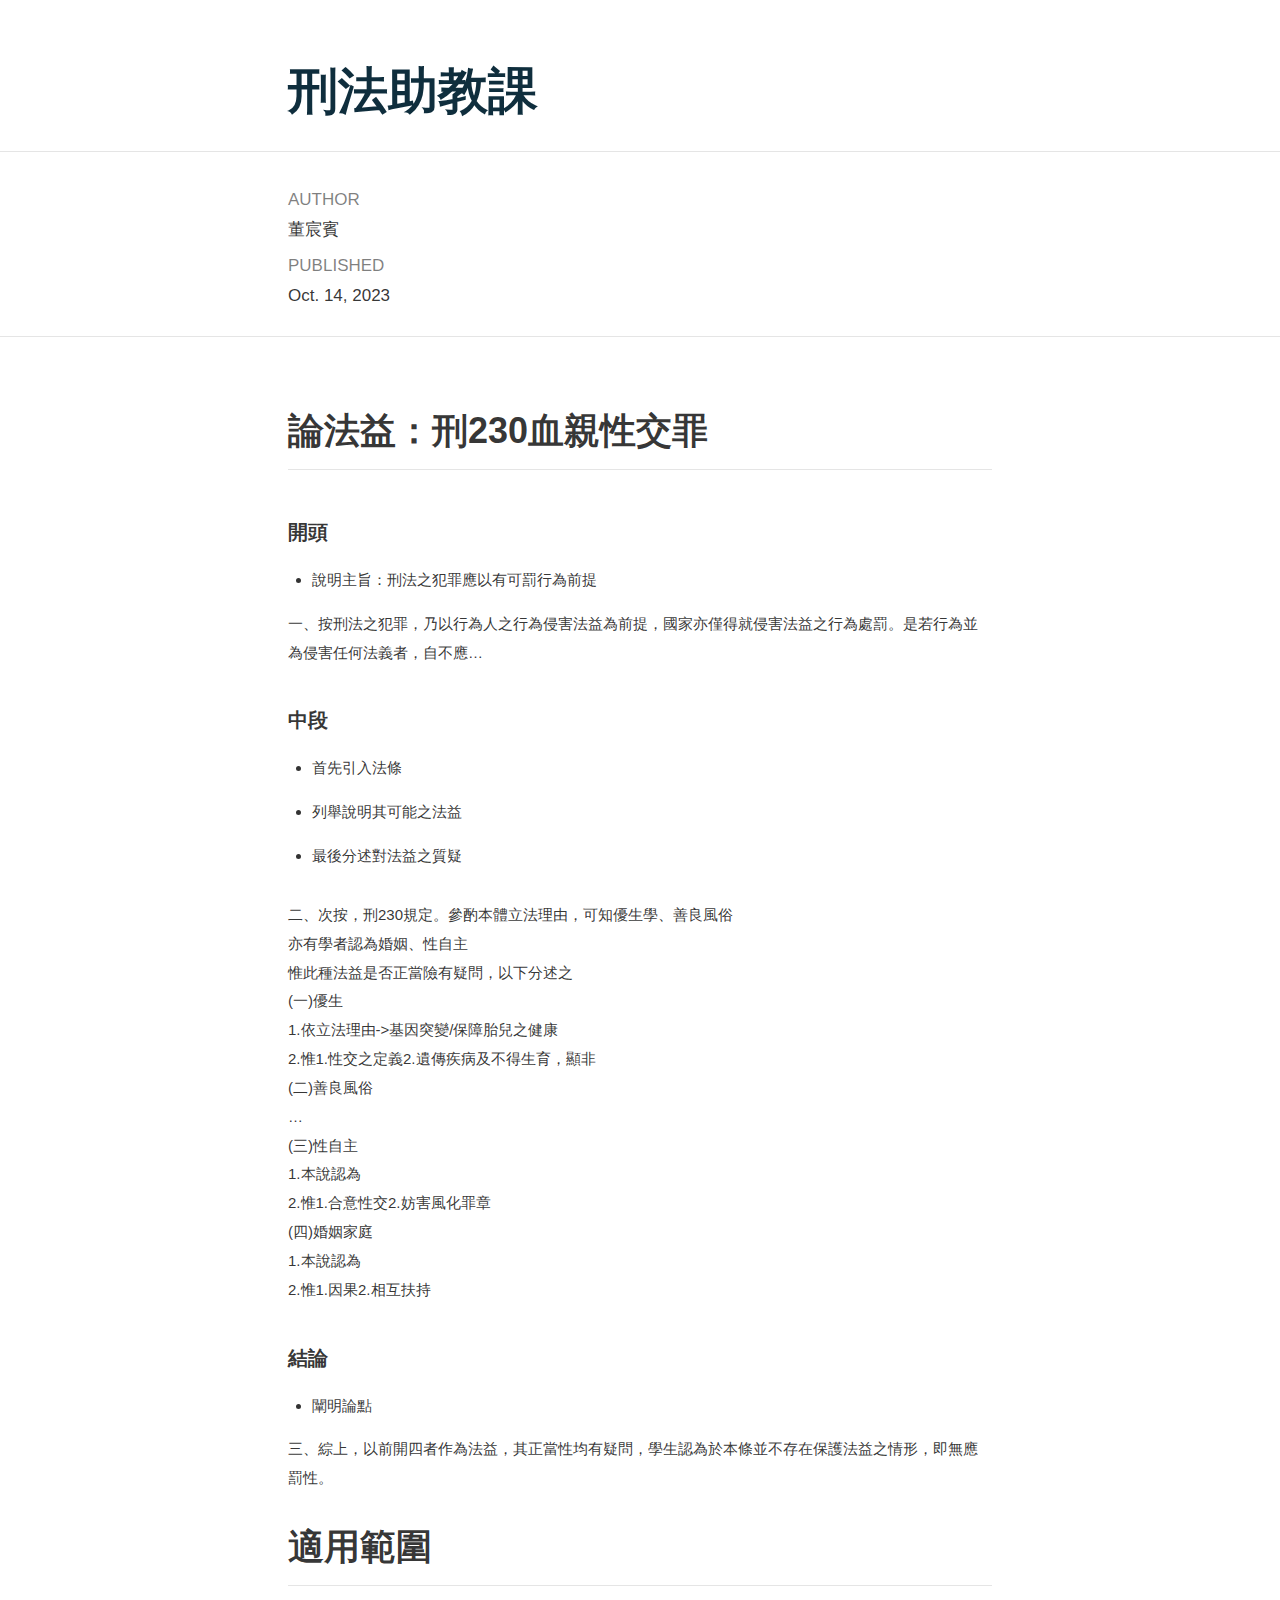
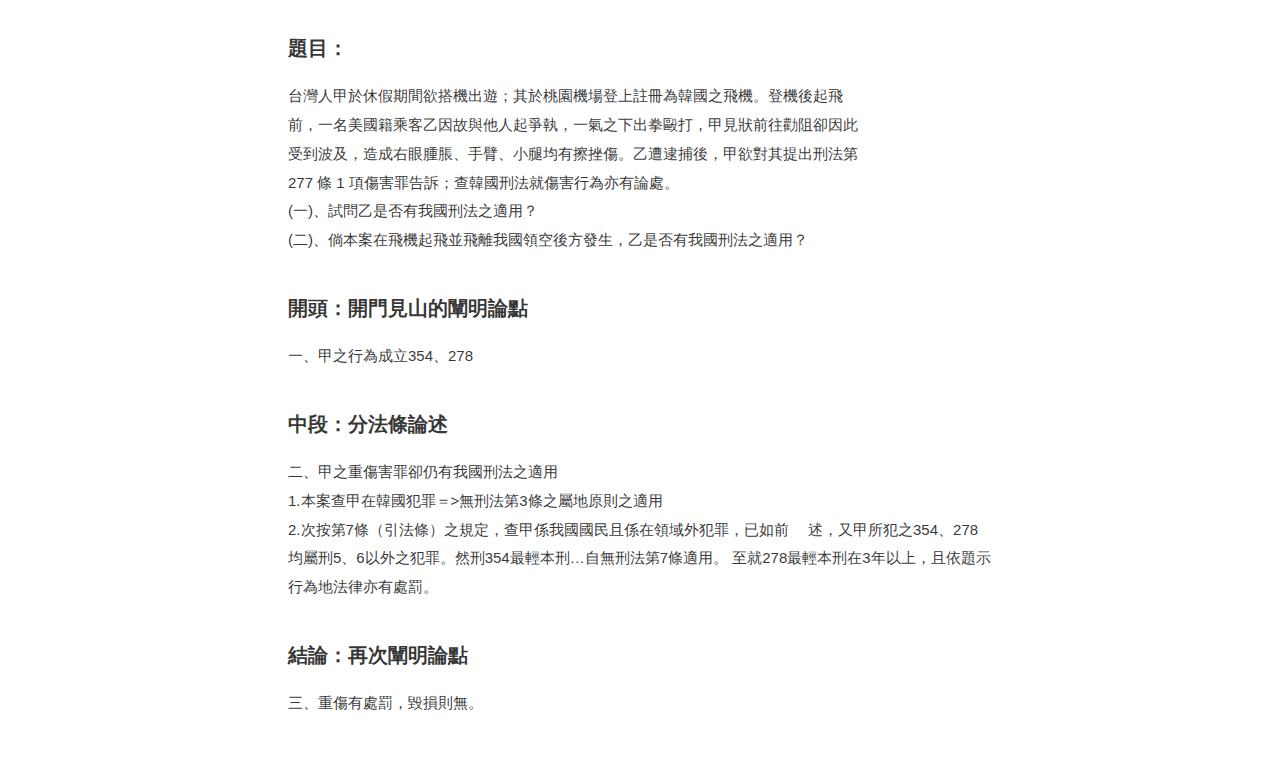
==== 刑法助教課/刑法助教課.html @ 7cb8b25c "10/25" ====
<!DOCTYPE html>

<html xmlns="http://www.w3.org/1999/xhtml" lang xml:lang>

<head>
  <meta charset="utf-8" />
  <meta name="viewport" content="width=device-width, initial-scale=1" />
  <meta http-equiv="X-UA-Compatible" content="IE=Edge,chrome=1" />
  <meta name="generator" content="distill" />

  <style type="text/css">

body {
visibility: hidden;
}
</style>

 <!--radix_placeholder_import_source-->
 <!--/radix_placeholder_import_source-->

<style type="text/css">code{white-space: pre;}</style>
<style type="text/css" data-origin="pandoc">
pre > code.sourceCode { white-space: pre; position: relative; }
pre > code.sourceCode > span { display: inline-block; line-height: 1.25; }
pre > code.sourceCode > span:empty { height: 1.2em; }
.sourceCode { overflow: visible; }
code.sourceCode > span { color: inherit; text-decoration: inherit; }
div.sourceCode { margin: 1em 0; }
pre.sourceCode { margin: 0; }
@media screen {
div.sourceCode { overflow: auto; }
}
@media print {
pre > code.sourceCode { white-space: pre-wrap; }
pre > code.sourceCode > span { text-indent: -5em; padding-left: 5em; }
}
pre.numberSource code
{ counter-reset: source-line 0; }
pre.numberSource code > span
{ position: relative; left: -4em; counter-increment: source-line; }
pre.numberSource code > span > a:first-child::before
{ content: counter(source-line);
position: relative; left: -1em; text-align: right; vertical-align: baseline;
border: none; display: inline-block;
-webkit-touch-callout: none; -webkit-user-select: none;
-khtml-user-select: none; -moz-user-select: none;
-ms-user-select: none; user-select: none;
padding: 0 4px; width: 4em;
color: #aaaaaa;
}
pre.numberSource { margin-left: 3em; border-left: 1px solid #aaaaaa; padding-left: 4px; }
div.sourceCode
{ color: #00769e; background-color: #f1f3f5; }
@media screen {
pre > code.sourceCode > span > a:first-child::before { text-decoration: underline; }
}
code span { color: #00769e; } 
code span.al { color: #ad0000; } 
code span.an { color: #5e5e5e; } 
code span.at { color: #657422; } 
code span.bn { color: #ad0000; } 
code span.bu { } 
code span.cf { color: #00769e; } 
code span.ch { color: #20794d; } 
code span.cn { color: #8f5902; } 
code span.co { color: #5e5e5e; } 
code span.cv { color: #5e5e5e; font-style: italic; } 
code span.do { color: #5e5e5e; font-style: italic; } 
code span.dt { color: #ad0000; } 
code span.dv { color: #ad0000; } 
code span.er { color: #ad0000; } 
code span.ex { } 
code span.fl { color: #ad0000; } 
code span.fu { color: #4758ab; } 
code span.im { } 
code span.in { color: #5e5e5e; } 
code span.kw { color: #00769e; } 
code span.op { color: #5e5e5e; } 
code span.ot { color: #00769e; } 
code span.pp { color: #ad0000; } 
code span.sc { color: #5e5e5e; } 
code span.ss { color: #20794d; } 
code span.st { color: #20794d; } 
code span.va { color: #111111; } 
code span.vs { color: #20794d; } 
code span.wa { color: #5e5e5e; font-style: italic; } 
</style>


  <!--radix_placeholder_meta_tags-->
  <title>刑法助教課</title>



  <!--  https://schema.org/Article -->
  <meta property="article:published" itemprop="datePublished" content="2023-10-15" />
  <meta property="article:created" itemprop="dateCreated" content="2023-10-15" />
  <meta name="article:author" content="董宸賓" />

  <!--  https://developers.facebook.com/docs/sharing/webmasters#markup -->
  <meta property="og:title" content="刑法助教課" />
  <meta property="og:type" content="article" />
  <meta property="og:locale" content="en_US" />

  <!--  https://dev.twitter.com/cards/types/summary -->
  <meta property="twitter:card" content="summary" />
  <meta property="twitter:title" content="刑法助教課" />

  <!--/radix_placeholder_meta_tags-->
  <!--radix_placeholder_rmarkdown_metadata-->

  <script type="text/json" id="radix-rmarkdown-metadata">
  {"type":"list","attributes":{"names":{"type":"character","attributes":{},"value":["title","author","date","description","output","main-color"]}},"value":[{"type":"character","attributes":{},"value":["刑法助教課"]},{"type":"list","attributes":{},"value":[{"type":"list","attributes":{"names":{"type":"character","attributes":{},"value":["name"]}},"value":[{"type":"character","attributes":{},"value":["董宸賓"]}]}]},{"type":"character","attributes":{},"value":["2023-10-15"]},{"type":"NULL"},{"type":"list","attributes":{"names":{"type":"character","attributes":{},"value":["distill::distill_article"]}},"value":[{"type":"list","attributes":{"names":{"type":"character","attributes":{},"value":["toc","theme"]}},"value":[{"type":"logical","attributes":{},"value":[false]},{"type":"character","attributes":{},"value":["css1.css"]}]}]},{"type":"character","attributes":{},"value":["#0F2E3D"]}]}
  </script>
  <!--/radix_placeholder_rmarkdown_metadata-->
  
  <script type="text/json" id="radix-resource-manifest">
  {"type":"list","attributes":{},"value":[]}
  </script>
  <!--radix_placeholder_navigation_in_header-->
  <!--/radix_placeholder_navigation_in_header-->
  <!--radix_placeholder_distill-->

  <style type="text/css">
body {
background-color: white;
}
.pandoc-table {
width: 100%;
}
.pandoc-table>caption {
margin-bottom: 10px;
}
.pandoc-table th:not([align]) {
text-align: left;
}
.pagedtable-footer {
font-size: 15px;
}
d-byline .byline {
grid-template-columns: 2fr 2fr;
}
d-byline .byline h3 {
margin-block-start: 1.5em;
}
d-byline .byline .authors-affiliations h3 {
margin-block-start: 0.5em;
}
.authors-affiliations .orcid-id {
width: 16px;
height:16px;
margin-left: 4px;
margin-right: 4px;
vertical-align: middle;
padding-bottom: 2px;
}
d-title .dt-tags {
margin-top: 1em;
grid-column: text;
}
.dt-tags .dt-tag {
text-decoration: none;
display: inline-block;
color: rgba(0,0,0,0.6);
padding: 0em 0.4em;
margin-right: 0.5em;
margin-bottom: 0.4em;
font-size: 70%;
border: 1px solid rgba(0,0,0,0.2);
border-radius: 3px;
text-transform: uppercase;
font-weight: 500;
}
d-article table.gt_table td,
d-article table.gt_table th {
border-bottom: none;
font-size: 100%;
}
.html-widget {
margin-bottom: 2.0em;
}
.l-screen-inset {
padding-right: 16px;
}
.l-screen .caption {
margin-left: 10px;
}
.shaded {
background: rgb(247, 247, 247);
padding-top: 20px;
padding-bottom: 20px;
border-top: 1px solid rgba(0, 0, 0, 0.1);
border-bottom: 1px solid rgba(0, 0, 0, 0.1);
}
.shaded .html-widget {
margin-bottom: 0;
border: 1px solid rgba(0, 0, 0, 0.1);
}
.shaded .shaded-content {
background: white;
}
.text-output {
margin-top: 0;
line-height: 1.5em;
}
.hidden {
display: none !important;
}
d-article {
padding-top: 2.5rem;
padding-bottom: 30px;
}
d-appendix {
padding-top: 30px;
}
d-article>p>img {
width: 100%;
}
d-article h2 {
margin: 1rem 0 1.5rem 0;
}
d-article h3 {
margin-top: 1.5rem;
}
d-article iframe {
border: 1px solid rgba(0, 0, 0, 0.1);
margin-bottom: 2.0em;
width: 100%;
}

d-article div.sourceCode code,
d-article pre code {
font-family: Consolas, Monaco, 'Andale Mono', 'Ubuntu Mono', monospace;
}
d-article pre,
d-article div.sourceCode,
d-article div.sourceCode pre {
overflow: auto;
}
d-article div.sourceCode {
background-color: white;
}
d-article div.sourceCode pre {
padding-left: 10px;
font-size: 12px;
border-left: 2px solid rgba(0,0,0,0.1);
}
d-article pre {
font-size: 12px;
color: black;
background: none;
margin-top: 0;
text-align: left;
white-space: pre;
word-spacing: normal;
word-break: normal;
word-wrap: normal;
line-height: 1.5;
-moz-tab-size: 4;
-o-tab-size: 4;
tab-size: 4;
-webkit-hyphens: none;
-moz-hyphens: none;
-ms-hyphens: none;
hyphens: none;
}
d-article pre a {
border-bottom: none;
}
d-article pre a:hover {
border-bottom: none;
text-decoration: underline;
}
d-article details {
grid-column: text;
margin-bottom: 0.8em;
}
@media(min-width: 768px) {
d-article pre,
d-article div.sourceCode,
d-article div.sourceCode pre {
overflow: visible !important;
}
d-article div.sourceCode pre {
padding-left: 18px;
font-size: 14px;
}
d-article pre {
font-size: 14px;
}
}
figure img.external {
background: white;
border: 1px solid rgba(0, 0, 0, 0.1);
box-shadow: 0 1px 8px rgba(0, 0, 0, 0.1);
padding: 18px;
box-sizing: border-box;
}

.d-contents {
grid-column: text;
color: rgba(0,0,0,0.8);
font-size: 0.9em;
padding-bottom: 1em;
margin-bottom: 1em;
padding-bottom: 0.5em;
margin-bottom: 1em;
padding-left: 0.25em;
justify-self: start;
}
@media(min-width: 1000px) {
.d-contents.d-contents-float {
height: 0;
grid-column-start: 1;
grid-column-end: 4;
justify-self: center;
padding-right: 3em;
padding-left: 2em;
}
}
.d-contents nav h3 {
font-size: 18px;
margin-top: 0;
margin-bottom: 1em;
}
.d-contents li {
list-style-type: none
}
.d-contents nav > ul {
padding-left: 0;
}
.d-contents ul {
padding-left: 1em
}
.d-contents nav ul li {
margin-top: 0.6em;
margin-bottom: 0.2em;
}
.d-contents nav a {
font-size: 13px;
border-bottom: none;
text-decoration: none
color: rgba(0, 0, 0, 0.8);
}
.d-contents nav a:hover {
text-decoration: underline solid rgba(0, 0, 0, 0.6)
}
.d-contents nav > ul > li > a {
font-weight: 600;
}
.d-contents nav > ul > li > ul {
font-weight: inherit;
}
.d-contents nav > ul > li > ul > li {
margin-top: 0.2em;
}
.d-contents nav ul {
margin-top: 0;
margin-bottom: 0.25em;
}
.d-article-with-toc h2:nth-child(2) {
margin-top: 0;
}

.figure {
position: relative;
margin-bottom: 2.5em;
margin-top: 1.5em;
}
.figure .caption {
color: rgba(0, 0, 0, 0.6);
font-size: 12px;
line-height: 1.5em;
}
.figure img.external {
background: white;
border: 1px solid rgba(0, 0, 0, 0.1);
box-shadow: 0 1px 8px rgba(0, 0, 0, 0.1);
padding: 18px;
box-sizing: border-box;
}
.figure .caption a {
color: rgba(0, 0, 0, 0.6);
}
.figure .caption b,
.figure .caption strong, {
font-weight: 600;
color: rgba(0, 0, 0, 1.0);
}

d-article .citation {
color: inherit;
cursor: inherit;
}
div.hanging-indent{
margin-left: 1em; text-indent: -1em;
}

.tippy-box[data-theme~=light-border] {
background-color: rgba(250, 250, 250, 0.95);
}
.tippy-content > p {
margin-bottom: 0;
padding: 2px;
}

@media(min-width: 1000px) {
.base-grid,
distill-header,
d-title,
d-abstract,
d-article,
d-appendix,
distill-appendix,
d-byline,
d-footnote-list,
d-citation-list,
distill-footer {
grid-template-columns: [screen-start] 1fr [page-start kicker-start] 80px [middle-start] 50px [text-start kicker-end] 65px 65px 65px 65px 65px 65px 65px 65px [text-end gutter-start] 65px [middle-end] 65px [page-end gutter-end] 1fr [screen-end];
grid-column-gap: 16px;
}
.grid {
grid-column-gap: 16px;
}
d-article {
font-size: 1.06rem;
line-height: 1.7em;
}
figure .caption, .figure .caption, figure figcaption {
font-size: 13px;
}
}
@media(min-width: 1180px) {
.base-grid,
distill-header,
d-title,
d-abstract,
d-article,
d-appendix,
distill-appendix,
d-byline,
d-footnote-list,
d-citation-list,
distill-footer {
grid-template-columns: [screen-start] 1fr [page-start kicker-start] 60px [middle-start] 60px [text-start kicker-end] 60px 60px 60px 60px 60px 60px 60px 60px [text-end gutter-start] 60px [middle-end] 60px [page-end gutter-end] 1fr [screen-end];
grid-column-gap: 32px;
}
.grid {
grid-column-gap: 32px;
}
}

d-appendix .citation-appendix,
.d-appendix .citation-appendix {
font-size: 11px;
line-height: 15px;
border-left: 1px solid rgba(0, 0, 0, 0.1);
padding-left: 18px;
border: 1px solid rgba(0,0,0,0.1);
background: rgba(0, 0, 0, 0.02);
padding: 10px 18px;
border-radius: 3px;
color: rgba(150, 150, 150, 1);
overflow: hidden;
margin-top: -12px;
white-space: pre-wrap;
word-wrap: break-word;
}

d-appendix {
contain: layout style;
font-size: 0.8em;
line-height: 1.7em;
margin-top: 60px;
margin-bottom: 0;
border-top: 1px solid rgba(0, 0, 0, 0.1);
color: rgba(0,0,0,0.5);
padding-top: 60px;
padding-bottom: 48px;
}
d-appendix h3 {
grid-column: page-start / text-start;
font-size: 15px;
font-weight: 500;
margin-top: 1em;
margin-bottom: 0;
color: rgba(0,0,0,0.65);
}
d-appendix h3 + * {
margin-top: 1em;
}
d-appendix ol {
padding: 0 0 0 15px;
}
@media (min-width: 768px) {
d-appendix ol {
padding: 0 0 0 30px;
margin-left: -30px;
}
}
d-appendix li {
margin-bottom: 1em;
}
d-appendix a {
color: rgba(0, 0, 0, 0.6);
}
d-appendix > * {
grid-column: text;
}
d-appendix > d-footnote-list,
d-appendix > d-citation-list,
d-appendix > distill-appendix {
grid-column: screen;
}

d-footnote-list {
contain: layout style;
}
d-footnote-list > * {
grid-column: text;
}
d-footnote-list a.footnote-backlink {
color: rgba(0,0,0,0.3);
padding-left: 0.5em;
}

.anchorjs-link {

text-decoration: none;
border-bottom: none;
}
*:hover > .anchorjs-link {
margin-left: -1.125em !important;
text-decoration: none;
border-bottom: none;
}

.social_footer {
margin-top: 30px;
margin-bottom: 0;
color: rgba(0,0,0,0.67);
}
.disqus-comments {
margin-right: 30px;
}
.disqus-comment-count {
border-bottom: 1px solid rgba(0, 0, 0, 0.4);
cursor: pointer;
}
#disqus_thread {
margin-top: 30px;
}
.article-sharing a {
border-bottom: none;
margin-right: 8px;
}
.article-sharing a:hover {
border-bottom: none;
}
.sidebar-section.subscribe {
font-size: 12px;
line-height: 1.6em;
}
.subscribe p {
margin-bottom: 0.5em;
}
.article-footer .subscribe {
font-size: 15px;
margin-top: 45px;
}
.sidebar-section.custom {
font-size: 12px;
line-height: 1.6em;
}
.custom p {
margin-bottom: 0.5em;
}

.layout-listing d-title, .layout-listing .d-title {
display: none;
}

.posts-with-sidebar {
padding-left: 45px;
padding-right: 45px;
}
.posts-list .description h2,
.posts-list .description p {
font-family: -apple-system, BlinkMacSystemFont, "Segoe UI", Roboto, Oxygen, Ubuntu, Cantarell, "Fira Sans", "Droid Sans", "Helvetica Neue", Arial, sans-serif;
}
.posts-list .description h2 {
font-weight: 700;
border-bottom: none;
padding-bottom: 0;
}
.posts-list h2.post-tag {
border-bottom: 1px solid rgba(0, 0, 0, 0.2);
padding-bottom: 12px;
}
.posts-list {
margin-top: 60px;
margin-bottom: 24px;
}
.posts-list .post-preview {
text-decoration: none;
overflow: hidden;
display: block;
border-bottom: 1px solid rgba(0, 0, 0, 0.1);
padding: 24px 0;
}
.post-preview-last {
border-bottom: none !important;
}
.posts-list .posts-list-caption {
grid-column: screen;
font-weight: 400;
}
.posts-list .post-preview h2 {
margin: 0 0 6px 0;
line-height: 1.2em;
font-style: normal;
font-size: 24px;
}
.posts-list .post-preview p {
margin: 0 0 12px 0;
line-height: 1.4em;
font-size: 16px;
}
.posts-list .post-preview .thumbnail {
box-sizing: border-box;
margin-bottom: 24px;
position: relative;
max-width: 500px;
}
.posts-list .post-preview img {
width: 100%;
display: block;
}
.posts-list .metadata {
font-size: 12px;
line-height: 1.4em;
margin-bottom: 18px;
}
.posts-list .metadata > * {
display: inline-block;
}
.posts-list .metadata .publishedDate {
margin-right: 2em;
}
.posts-list .metadata .dt-authors {
display: block;
margin-top: 0.3em;
margin-right: 2em;
}
.posts-list .dt-tags {
display: block;
line-height: 1em;
}
.posts-list .dt-tags .dt-tag {
display: inline-block;
color: rgba(0,0,0,0.6);
padding: 0.3em 0.4em;
margin-right: 0.2em;
margin-bottom: 0.4em;
font-size: 60%;
border: 1px solid rgba(0,0,0,0.2);
border-radius: 3px;
text-transform: uppercase;
font-weight: 500;
}
.posts-list img {
opacity: 1;
}
.posts-list img[data-src] {
opacity: 0;
}
.posts-more {
clear: both;
}
.posts-sidebar {
font-size: 16px;
}
.posts-sidebar h3 {
font-size: 16px;
margin-top: 0;
margin-bottom: 0.5em;
font-weight: 400;
text-transform: uppercase;
}
.sidebar-section {
margin-bottom: 30px;
}
.categories ul {
list-style-type: none;
margin: 0;
padding: 0;
}
.categories li {
color: rgba(0, 0, 0, 0.8);
margin-bottom: 0;
}
.categories li>a {
border-bottom: none;
}
.categories li>a:hover {
border-bottom: 1px solid rgba(0, 0, 0, 0.4);
}
.categories .active {
font-weight: 600;
}
.categories .category-count {
color: rgba(0, 0, 0, 0.4);
}
@media(min-width: 768px) {
.posts-list .post-preview h2 {
font-size: 26px;
}
.posts-list .post-preview .thumbnail {
float: right;
width: 30%;
margin-bottom: 0;
}
.posts-list .post-preview .description {
float: left;
width: 45%;
}
.posts-list .post-preview .metadata {
float: left;
width: 20%;
margin-top: 8px;
}
.posts-list .post-preview p {
margin: 0 0 12px 0;
line-height: 1.5em;
font-size: 16px;
}
.posts-with-sidebar .posts-list {
float: left;
width: 75%;
}
.posts-with-sidebar .posts-sidebar {
float: right;
width: 20%;
margin-top: 60px;
padding-top: 24px;
padding-bottom: 24px;
}
}

.downlevel {
line-height: 1.6em;
font-family: -apple-system, BlinkMacSystemFont, "Segoe UI", Roboto, Oxygen, Ubuntu, Cantarell, "Fira Sans", "Droid Sans", "Helvetica Neue", Arial, sans-serif;
margin: 0;
}
.downlevel .d-title {
padding-top: 6rem;
padding-bottom: 1.5rem;
}
.downlevel .d-title h1 {
font-size: 50px;
font-weight: 700;
line-height: 1.1em;
margin: 0 0 0.5rem;
}
.downlevel .d-title p {
font-weight: 300;
font-size: 1.2rem;
line-height: 1.55em;
margin-top: 0;
}
.downlevel .d-byline {
padding-top: 0.8em;
padding-bottom: 0.8em;
font-size: 0.8rem;
line-height: 1.8em;
}
.downlevel .section-separator {
border: none;
border-top: 1px solid rgba(0, 0, 0, 0.1);
}
.downlevel .d-article {
font-size: 1.06rem;
line-height: 1.7em;
padding-top: 1rem;
padding-bottom: 2rem;
}
.downlevel .d-appendix {
padding-left: 0;
padding-right: 0;
max-width: none;
font-size: 0.8em;
line-height: 1.7em;
margin-bottom: 0;
color: rgba(0,0,0,0.5);
padding-top: 40px;
padding-bottom: 48px;
}
.downlevel .footnotes ol {
padding-left: 13px;
}
.downlevel .base-grid,
.downlevel .distill-header,
.downlevel .d-title,
.downlevel .d-abstract,
.downlevel .d-article,
.downlevel .d-appendix,
.downlevel .distill-appendix,
.downlevel .d-byline,
.downlevel .d-footnote-list,
.downlevel .d-citation-list,
.downlevel .distill-footer,
.downlevel .appendix-bottom,
.downlevel .posts-container {
padding-left: 40px;
padding-right: 40px;
}
@media(min-width: 768px) {
.downlevel .base-grid,
.downlevel .distill-header,
.downlevel .d-title,
.downlevel .d-abstract,
.downlevel .d-article,
.downlevel .d-appendix,
.downlevel .distill-appendix,
.downlevel .d-byline,
.downlevel .d-footnote-list,
.downlevel .d-citation-list,
.downlevel .distill-footer,
.downlevel .appendix-bottom,
.downlevel .posts-container {
padding-left: 150px;
padding-right: 150px;
max-width: 900px;
}
}
.downlevel pre code {
display: block;
border-left: 2px solid rgba(0, 0, 0, .1);
padding: 0 0 0 20px;
font-size: 14px;
}
.downlevel code, .downlevel pre {
color: black;
background: none;
font-family: Consolas, Monaco, 'Andale Mono', 'Ubuntu Mono', monospace;
text-align: left;
white-space: pre;
word-spacing: normal;
word-break: normal;
word-wrap: normal;
line-height: 1.5;
-moz-tab-size: 4;
-o-tab-size: 4;
tab-size: 4;
-webkit-hyphens: none;
-moz-hyphens: none;
-ms-hyphens: none;
hyphens: none;
}
.downlevel .posts-list .post-preview {
color: inherit;
}
</style>

  <script type="application/javascript">

  function is_downlevel_browser() {
    if (bowser.isUnsupportedBrowser({ msie: "12", msedge: "16"},
                                   window.navigator.userAgent)) {
      return true;
    } else {
      return window.load_distill_framework === undefined;
    }
  }

  // show body when load is complete
  function on_load_complete() {

    // add anchors
    if (window.anchors) {
      window.anchors.options.placement = 'left';
      window.anchors.add('d-article > h2, d-article > h3, d-article > h4, d-article > h5');
    }


    // set body to visible
    document.body.style.visibility = 'visible';

    // force redraw for leaflet widgets
    if (window.HTMLWidgets) {
      var maps = window.HTMLWidgets.findAll(".leaflet");
      $.each(maps, function(i, el) {
        var map = this.getMap();
        map.invalidateSize();
        map.eachLayer(function(layer) {
          if (layer instanceof L.TileLayer)
            layer.redraw();
        });
      });
    }

    // trigger 'shown' so htmlwidgets resize
    $('d-article').trigger('shown');
  }

  function init_distill() {

    init_common();

    // create front matter
    var front_matter = $('<d-front-matter></d-front-matter>');
    $('#distill-front-matter').wrap(front_matter);

    // create d-title
    $('.d-title').changeElementType('d-title');

    // create d-byline
    var byline = $('<d-byline></d-byline>');
    $('.d-byline').replaceWith(byline);

    // create d-article
    var article = $('<d-article></d-article>');
    $('.d-article').wrap(article).children().unwrap();

    // move posts container into article
    $('.posts-container').appendTo($('d-article'));

    // create d-appendix
    $('.d-appendix').changeElementType('d-appendix');

    // flag indicating that we have appendix items
    var appendix = $('.appendix-bottom').children('h3').length > 0;

    // replace footnotes with <d-footnote>
    $('.footnote-ref').each(function(i, val) {
      appendix = true;
      var href = $(this).attr('href');
      var id = href.replace('#', '');
      var fn = $('#' + id);
      var fn_p = $('#' + id + '>p');
      fn_p.find('.footnote-back').remove();
      var text = fn_p.html();
      var dtfn = $('<d-footnote></d-footnote>');
      dtfn.html(text);
      $(this).replaceWith(dtfn);
    });
    // remove footnotes
    $('.footnotes').remove();

    // move refs into #references-listing
    $('#references-listing').replaceWith($('#refs'));

    $('h1.appendix, h2.appendix').each(function(i, val) {
      $(this).changeElementType('h3');
    });
    $('h3.appendix').each(function(i, val) {
      var id = $(this).attr('id');
      $('.d-contents a[href="#' + id + '"]').parent().remove();
      appendix = true;
      $(this).nextUntil($('h1, h2, h3')).addBack().appendTo($('d-appendix'));
    });

    // show d-appendix if we have appendix content
    $("d-appendix").css('display', appendix ? 'grid' : 'none');

    // localize layout chunks to just output
    $('.layout-chunk').each(function(i, val) {

      // capture layout
      var layout = $(this).attr('data-layout');

      // apply layout to markdown level block elements
      var elements = $(this).children().not('details, div.sourceCode, pre, script');
      elements.each(function(i, el) {
        var layout_div = $('<div class="' + layout + '"></div>');
        if (layout_div.hasClass('shaded')) {
          var shaded_content = $('<div class="shaded-content"></div>');
          $(this).wrap(shaded_content);
          $(this).parent().wrap(layout_div);
        } else {
          $(this).wrap(layout_div);
        }
      });


      // unwrap the layout-chunk div
      $(this).children().unwrap();
    });

    // remove code block used to force  highlighting css
    $('.distill-force-highlighting-css').parent().remove();

    // remove empty line numbers inserted by pandoc when using a
    // custom syntax highlighting theme
    $('code.sourceCode a:empty').remove();

    // load distill framework
    load_distill_framework();

    // wait for window.distillRunlevel == 4 to do post processing
    function distill_post_process() {

      if (!window.distillRunlevel || window.distillRunlevel < 4)
        return;

      // hide author/affiliations entirely if we have no authors
      var front_matter = JSON.parse($("#distill-front-matter").html());
      var have_authors = front_matter.authors && front_matter.authors.length > 0;
      if (!have_authors)
        $('d-byline').addClass('hidden');

      // article with toc class
      $('.d-contents').parent().addClass('d-article-with-toc');

      // strip links that point to #
      $('.authors-affiliations').find('a[href="#"]').removeAttr('href');

      // add orcid ids
      $('.authors-affiliations').find('.author').each(function(i, el) {
        var orcid_id = front_matter.authors[i].orcidID;
        if (orcid_id) {
          var a = $('<a></a>');
          a.attr('href', 'https://orcid.org/' + orcid_id);
          var img = $('<img></img>');
          img.addClass('orcid-id');
          img.attr('alt', 'ORCID ID');
          img.attr('src','[data-uri]');
          a.append(img);
          $(this).append(a);
        }
      });

      // hide elements of author/affiliations grid that have no value
      function hide_byline_column(caption) {
        $('d-byline').find('h3:contains("' + caption + '")').parent().css('visibility', 'hidden');
      }

      // affiliations
      var have_affiliations = false;
      for (var i = 0; i<front_matter.authors.length; ++i) {
        var author = front_matter.authors[i];
        if (author.affiliation !== "&nbsp;") {
          have_affiliations = true;
          break;
        }
      }
      if (!have_affiliations)
        $('d-byline').find('h3:contains("Affiliations")').css('visibility', 'hidden');

      // published date
      if (!front_matter.publishedDate)
        hide_byline_column("Published");

      // document object identifier
      var doi = $('d-byline').find('h3:contains("DOI")');
      var doi_p = doi.next().empty();
      if (!front_matter.doi) {
        // if we have a citation and valid citationText then link to that
        if ($('#citation').length > 0 && front_matter.citationText) {
          doi.html('Citation');
          $('<a href="#citation"></a>')
            .text(front_matter.citationText)
            .appendTo(doi_p);
        } else {
          hide_byline_column("DOI");
        }
      } else {
        $('<a></a>')
           .attr('href', "https://doi.org/" + front_matter.doi)
           .html(front_matter.doi)
           .appendTo(doi_p);
      }

       // change plural form of authors/affiliations
      if (front_matter.authors.length === 1) {
        var grid = $('.authors-affiliations');
        grid.children('h3:contains("Authors")').text('Author');
        grid.children('h3:contains("Affiliations")').text('Affiliation');
      }

      // remove d-appendix and d-footnote-list local styles
      $('d-appendix > style:first-child').remove();
      $('d-footnote-list > style:first-child').remove();

      // move appendix-bottom entries to the bottom
      $('.appendix-bottom').appendTo('d-appendix').children().unwrap();
      $('.appendix-bottom').remove();

      // hoverable references
      $('span.citation[data-cites]').each(function() {
        const citeChild = $(this).children()[0]
        // Do not process if @xyz has been used without escaping and without bibliography activated
        // https://github.com/rstudio/distill/issues/466
        if (citeChild === undefined) return true

        if (citeChild.nodeName == "D-FOOTNOTE") {
          var fn = citeChild
          $(this).html(fn.shadowRoot.querySelector("sup"))
          $(this).id = fn.id
          fn.remove()
        }
        var refs = $(this).attr('data-cites').split(" ");
        var refHtml = refs.map(function(ref) {
          // Could use CSS.escape too here, we insure backward compatibility in navigator
          return "<p>" + $('div[id="ref-' + ref + '"]').html() + "</p>";
        }).join("\n");
        window.tippy(this, {
          allowHTML: true,
          content: refHtml,
          maxWidth: 500,
          interactive: true,
          interactiveBorder: 10,
          theme: 'light-border',
          placement: 'bottom-start'
        });
      });

      // fix footnotes in tables (#411)
      // replacing broken distill.pub feature
      $('table d-footnote').each(function() {
        // we replace internal showAtNode methode which is triggered when hovering a footnote
        this.hoverBox.showAtNode = function(node) {
          // ported from https://github.com/distillpub/template/pull/105/files
          calcOffset = function(elem) {
              let x = elem.offsetLeft;
              let y = elem.offsetTop;
              // Traverse upwards until an `absolute` element is found or `elem`
              // becomes null.
              while (elem = elem.offsetParent && elem.style.position != 'absolute') {
                  x += elem.offsetLeft;
                  y += elem.offsetTop;
              }

              return { left: x, top: y };
          }
          // https://developer.mozilla.org/en-US/docs/Web/API/HTMLElement/offsetTop
          const bbox = node.getBoundingClientRect();
          const offset = calcOffset(node);
          this.show([offset.left + bbox.width, offset.top + bbox.height]);
        }
      })

      // clear polling timer
      clearInterval(tid);

      // show body now that everything is ready
      on_load_complete();
    }

    var tid = setInterval(distill_post_process, 50);
    distill_post_process();

  }

  function init_downlevel() {

    init_common();

     // insert hr after d-title
    $('.d-title').after($('<hr class="section-separator"/>'));

    // check if we have authors
    var front_matter = JSON.parse($("#distill-front-matter").html());
    var have_authors = front_matter.authors && front_matter.authors.length > 0;

    // manage byline/border
    if (!have_authors)
      $('.d-byline').remove();
    $('.d-byline').after($('<hr class="section-separator"/>'));
    $('.d-byline a').remove();

    // remove toc
    $('.d-contents').remove();

    // move appendix elements
    $('h1.appendix, h2.appendix').each(function(i, val) {
      $(this).changeElementType('h3');
    });
    $('h3.appendix').each(function(i, val) {
      $(this).nextUntil($('h1, h2, h3')).addBack().appendTo($('.d-appendix'));
    });


    // inject headers into references and footnotes
    var refs_header = $('<h3></h3>');
    refs_header.text('References');
    $('#refs').prepend(refs_header);

    var footnotes_header = $('<h3></h3');
    footnotes_header.text('Footnotes');
    $('.footnotes').children('hr').first().replaceWith(footnotes_header);

    // move appendix-bottom entries to the bottom
    $('.appendix-bottom').appendTo('.d-appendix').children().unwrap();
    $('.appendix-bottom').remove();

    // remove appendix if it's empty
    if ($('.d-appendix').children().length === 0)
      $('.d-appendix').remove();

    // prepend separator above appendix
    $('.d-appendix').before($('<hr class="section-separator" style="clear: both"/>'));

    // trim code
    $('pre>code').each(function(i, val) {
      $(this).html($.trim($(this).html()));
    });

    // move posts-container right before article
    $('.posts-container').insertBefore($('.d-article'));

    $('body').addClass('downlevel');

    on_load_complete();
  }


  function init_common() {

    // jquery plugin to change element types
    (function($) {
      $.fn.changeElementType = function(newType) {
        var attrs = {};

        $.each(this[0].attributes, function(idx, attr) {
          attrs[attr.nodeName] = attr.nodeValue;
        });

        this.replaceWith(function() {
          return $("<" + newType + "/>", attrs).append($(this).contents());
        });
      };
    })(jQuery);

    // prevent underline for linked images
    $('a > img').parent().css({'border-bottom' : 'none'});

    // mark non-body figures created by knitr chunks as 100% width
    $('.layout-chunk').each(function(i, val) {
      var figures = $(this).find('img, .html-widget');
      // ignore leaflet img layers (#106)
      figures = figures.filter(':not(img[class*="leaflet"])')
      if ($(this).attr('data-layout') !== "l-body") {
        figures.css('width', '100%');
      } else {
        figures.css('max-width', '100%');
        figures.filter("[width]").each(function(i, val) {
          var fig = $(this);
          fig.css('width', fig.attr('width') + 'px');
        });

      }
    });

    // auto-append index.html to post-preview links in file: protocol
    // and in rstudio ide preview
    $('.post-preview').each(function(i, val) {
      if (window.location.protocol === "file:")
        $(this).attr('href', $(this).attr('href') + "index.html");
    });

    // get rid of index.html references in header
    if (window.location.protocol !== "file:") {
      $('.distill-site-header a[href]').each(function(i,val) {
        $(this).attr('href', $(this).attr('href').replace(/^index[.]html/, "./"));
      });
    }

    // add class to pandoc style tables
    $('tr.header').parent('thead').parent('table').addClass('pandoc-table');
    $('.kable-table').children('table').addClass('pandoc-table');

    // add figcaption style to table captions
    $('caption').parent('table').addClass("figcaption");

    // initialize posts list
    if (window.init_posts_list)
      window.init_posts_list();

    // implmement disqus comment link
    $('.disqus-comment-count').click(function() {
      window.headroom_prevent_pin = true;
      $('#disqus_thread').toggleClass('hidden');
      if (!$('#disqus_thread').hasClass('hidden')) {
        var offset = $(this).offset();
        $(window).resize();
        $('html, body').animate({
          scrollTop: offset.top - 35
        });
      }
    });
  }

  document.addEventListener('DOMContentLoaded', function() {
    if (is_downlevel_browser())
      init_downlevel();
    else
      window.addEventListener('WebComponentsReady', init_distill);
  });

  </script>

  <style type="text/css">




html {

--title-size: 50px;
--body-size: 1.06rem;
--code-size: 14px;
--aside-size: 12px;
--fig-cap-size: 13px;

--title-color: #000000;
--header-color: rgba(0, 0, 0, 0.8);
--body-color: rgba(0, 0, 0, 0.8);
--aside-color: rgba(0, 0, 0, 0.6);
--fig-cap-color: rgba(0, 0, 0, 0.6);

--heading-font: sans-serif;
--mono-font: monospace;
--body-font: sans-serif;
--navbar-font: sans-serif; 
}

d-byline {
--heading-size: 0.6rem;
--heading-color: rgba(0, 0, 0, 0.5);
--body-size: 0.8rem;
--body-color: rgba(0, 0, 0, 0.8);
}

.d-contents {
--heading-size: 18px;
--contents-size: 13px;
}

d-appendix {
--heading-size: 15px;
--heading-color: rgba(0, 0, 0, 0.65);
--text-size: 0.8em;
--text-color: rgba(0, 0, 0, 0.5);
}


.distill-site-header {
--title-size: 18px;
--text-color: rgba(255, 255, 255, 0.8);
--text-size: 15px;
--hover-color: white;
--bkgd-color: #0F2E3D;
}
.distill-site-footer {
--text-color: rgba(255, 255, 255, 0.8);
--text-size: 15px;
--hover-color: white;
--bkgd-color: #0F2E3D;
}


</style>
  <style type="text/css">
@font-face {
font-family: 'Noto Sans';
font-style: normal;
font-weight: 400;
font-display: swap;
src: url([data-uri]) format('truetype');
}
html {

--title-size: 50px;
--body-size: 15px;
--code-size: 14px;
--aside-size: 12px;
--fig-cap-size: 13px;

--title-color: #0F2E3D;
--header-color: rgba(0, 0, 0, 0.8);
--body-color: rgba(0, 0, 0, 0.8);
--aside-color: rgba(0, 0, 0, 0.6);
--fig-cap-color: rgba(0, 0, 0, 0.6);

--heading-font: "Noto+Sans&display=swap";
--mono-font: monospace;
--body-font: sans-serif;
--navbar-font: "Noto+Sans&display=swap"; 
}

d-byline {
--heading-size: 17px;
--heading-color: rgba(0, 0, 0, 0.5);
--body-size: 17px;
--body-color: rgba(0, 0, 0, 0.8);
}
div:nth-child(2) h3 {
margin-top: 5px !important;
}

.d-contents {
--heading-size: 18px;
--heading-color: #011280;
--contents-size: 15px;
--contents-color: black;
}

d-appendix {
--heading-size: 15px;
--heading-color: rgba(0, 0, 0, 0.65);
--text-size: 20px;
--text-color: rgba(0, 0, 0, 0.5);
}


.distill-site-header {
--title-size: 22px;
--text-color: rgba(255, 255, 255, 0.8);
--text-size: 15px;
--hover-color: #FFD600;
--bkgd-color: #0F2E3D;
}
.distill-site-footer {
--text-color: rgba(255, 255, 255, 0.8);
--text-size: 15px;
--hover-color: white;
--bkgd-color: #0F2E3D;
}
.pagedjs_margin-right-top .pagedjs_margin-content{
color : white;
}
th {
text-align: center !important;
background-color: #0F2E3D;
color: white;
}
tr {
text-align: center !important;
}
table {
border-collapse: collapse;
}
tr:nth-child(even){background-color: #f2f2f2}
tr:hover {background-color: #0F2E3D;}
#lawr {
background-color: red;
margin-top: 100px;
margin-bottom: 100px;
margin-right: 150px;
margin-left: 80px;
}
d-article a{
color: #0F2E3D;
}
blockquote {
background: #f9f9f9;
border-left: 12px solid #0F2E3D !important;
margin: 1.5em 10px;
padding: 0.5em 10px;
quotes: "\201C""\201D""\2018""\2019";
}
blockquote:before {
color: #0F2E3D;
content: open-quote;
font-size: 2em;
line-height: 0.1em;
margin-right: 0.25em;
vertical-align: -0.4em;
}
blockquote p {
display: inline;
color: black!important;
}
.material-icons {
vertical-align: middle !important;
line-height: 10px !important;
font-size: 15px !important;;
}
mark{
background-color: lightblue !important;
}
div.ex2 {
padding-left: 70px;
}
.d-title p{
margin-bottom: 0px;
}</style>
  <style type="text/css">


:root {
--heading-default: -apple-system, BlinkMacSystemFont, "Segoe UI", Roboto, Oxygen, Ubuntu, Cantarell, "Fira Sans", "Droid Sans", "Helvetica Neue", Arial, sans-serif;
--mono-default: Consolas, Monaco, 'Andale Mono', 'Ubuntu Mono', monospace;
--body-default: -apple-system, BlinkMacSystemFont, "Segoe UI", Roboto, Oxygen, Ubuntu, Cantarell, "Fira Sans", "Droid Sans", "Helvetica Neue", Arial, sans-serif;
}
body,
.posts-list .post-preview p,
.posts-list .description p {
font-family: var(--body-font), var(--body-default);
}
h1, h2, h3, h4, h5, h6,
.posts-list .post-preview h2,
.posts-list .description h2 {
font-family: var(--heading-font), var(--heading-default);
}
d-article div.sourceCode code,
d-article pre code {
font-family: var(--mono-font), var(--mono-default);
}

d-title h1,
.posts-list > h1 {
color: var(--title-color, black);
}
d-title h1 {
font-size: var(--title-size, 50px);
}

d-article h1,
d-article h2,
d-article h3,
d-article h4,
d-article h5,
d-article h6 {
color: var(--header-color, rgba(0, 0, 0, 0.8));
}

d-article > p, /* only text inside of <p> tags */
  d-article > ul, /* lists */
  d-article > ol {
    color: var(--body-color, rgba(0, 0, 0, 0.8));
    font-size: var(--body-size, 1.06rem);
  }


  /*-- CODE --*/
  d-article div.sourceCode code,
  d-article pre code {
    font-size: var(--code-size, 14px);
  }

  /*-- ASIDE --*/
  d-article aside {
    font-size: var(--aside-size, 12px);
    color: var(--aside-color, rgba(0, 0, 0, 0.6));
  }

  /*-- FIGURE CAPTIONS --*/
  figure .caption,
  figure figcaption,
  .figure .caption {
    font-size: var(--fig-cap-size, 13px);
    color: var(--fig-cap-color, rgba(0, 0, 0, 0.6));
  }

  /*-- METADATA --*/
  d-byline h3 {
    font-size: var(--heading-size, 0.6rem);
    color: var(--heading-color, rgba(0, 0, 0, 0.5));
  }

  d-byline {
    font-size: var(--body-size, 0.8rem);
    color: var(--body-color, rgba(0, 0, 0, 0.8));
  }

  d-byline a,
  d-article d-byline a {
    color: var(--body-color, rgba(0, 0, 0, 0.8));
  }

  /*-- TABLE OF CONTENTS --*/
  .d-contents nav h3 {
    font-size: var(--heading-size, 18px);
  }

  .d-contents nav a {
    font-size: var(--contents-size, 13px);
  }

  /*-- APPENDIX --*/
  d-appendix h3 {
    font-size: var(--heading-size, 15px);
    color: var(--heading-color, rgba(0, 0, 0, 0.65));
  }

  d-appendix {
    font-size: var(--text-size, 0.8em);
    color: var(--text-color, rgba(0, 0, 0, 0.5));
  }

  d-appendix d-footnote-list a.footnote-backlink {
    color: var(--text-color, rgba(0, 0, 0, 0.5));
  }

  /*-- WEBSITE HEADER + FOOTER --*/
  .distill-site-header .title {
    font-size: var(--title-size, 18px);
    font-family: var(--navbar-font), var(--heading-default);
  }

  .distill-site-header a,
  .nav-dropdown .nav-dropbtn {
    font-family: var(--navbar-font), var(--heading-default);
  }

  .nav-dropdown .nav-dropbtn {
    color: var(--text-color, rgba(255, 255, 255, 0.8));
    font-size: var(--text-size, 15px);
  }

  .distill-site-header a:hover,
  .nav-dropdown:hover .nav-dropbtn {
    color: var(--hover-color, white);
  }

  .distill-site-header {
    font-size: var(--text-size, 15px);
    color: var(--text-color, rgba(255, 255, 255, 0.8));
    background-color: var(--bkgd-color, #0F2E3D);
  }

  .distill-site-footer {
    font-size: var(--text-size, 15px);
    color: var(--text-color, rgba(255, 255, 255, 0.8));
    background-color: var(--bkgd-color, #0F2E3D);
  }

  .distill-site-footer a:hover {
    color: var(--hover-color, white);
  }</style>
  <!--/radix_placeholder_distill-->
  <script>// Pandoc 2.9 adds attributes on both header and div. We remove the former (to
// be compatible with the behavior of Pandoc < 2.8).
document.addEventListener('DOMContentLoaded', function(e) {
  var hs = document.querySelectorAll("div.section[class*='level'] > :first-child");
  var i, h, a;
  for (i = 0; i < hs.length; i++) {
    h = hs[i];
    if (!/^h[1-6]$/i.test(h.tagName)) continue;  // it should be a header h1-h6
    a = h.attributes;
    while (a.length > 0) h.removeAttribute(a[0].name);
  }
});
</script>
  <script>/*! jQuery v3.6.0 | (c) OpenJS Foundation and other contributors | jquery.org/license */
!function(e,t){"use strict";"object"==typeof module&&"object"==typeof module.exports?module.exports=e.document?t(e,!0):function(e){if(!e.document)throw new Error("jQuery requires a window with a document");return t(e)}:t(e)}("undefined"!=typeof window?window:this,function(C,e){"use strict";var t=[],r=Object.getPrototypeOf,s=t.slice,g=t.flat?function(e){return t.flat.call(e)}:function(e){return t.concat.apply([],e)},u=t.push,i=t.indexOf,n={},o=n.toString,v=n.hasOwnProperty,a=v.toString,l=a.call(Object),y={},m=function(e){return"function"==typeof e&&"number"!=typeof e.nodeType&&"function"!=typeof e.item},x=function(e){return null!=e&&e===e.window},E=C.document,c={type:!0,src:!0,nonce:!0,noModule:!0};function b(e,t,n){var r,i,o=(n=n||E).createElement("script");if(o.text=e,t)for(r in c)(i=t[r]||t.getAttribute&&t.getAttribute(r))&&o.setAttribute(r,i);n.head.appendChild(o).parentNode.removeChild(o)}function w(e){return null==e?e+"":"object"==typeof e||"function"==typeof e?n[o.call(e)]||"object":typeof e}var f="3.6.0",S=function(e,t){return new S.fn.init(e,t)};function p(e){var t=!!e&&"length"in e&&e.length,n=w(e);return!m(e)&&!x(e)&&("array"===n||0===t||"number"==typeof t&&0<t&&t-1 in e)}S.fn=S.prototype={jquery:f,constructor:S,length:0,toArray:function(){return s.call(this)},get:function(e){return null==e?s.call(this):e<0?this[e+this.length]:this[e]},pushStack:function(e){var t=S.merge(this.constructor(),e);return t.prevObject=this,t},each:function(e){return S.each(this,e)},map:function(n){return this.pushStack(S.map(this,function(e,t){return n.call(e,t,e)}))},slice:function(){return this.pushStack(s.apply(this,arguments))},first:function(){return this.eq(0)},last:function(){return this.eq(-1)},even:function(){return this.pushStack(S.grep(this,function(e,t){return(t+1)%2}))},odd:function(){return this.pushStack(S.grep(this,function(e,t){return t%2}))},eq:function(e){var t=this.length,n=+e+(e<0?t:0);return this.pushStack(0<=n&&n<t?[this[n]]:[])},end:function(){return this.prevObject||this.constructor()},push:u,sort:t.sort,splice:t.splice},S.extend=S.fn.extend=function(){var e,t,n,r,i,o,a=arguments[0]||{},s=1,u=arguments.length,l=!1;for("boolean"==typeof a&&(l=a,a=arguments[s]||{},s++),"object"==typeof a||m(a)||(a={}),s===u&&(a=this,s--);s<u;s++)if(null!=(e=arguments[s]))for(t in e)r=e[t],"__proto__"!==t&&a!==r&&(l&&r&&(S.isPlainObject(r)||(i=Array.isArray(r)))?(n=a[t],o=i&&!Array.isArray(n)?[]:i||S.isPlainObject(n)?n:{},i=!1,a[t]=S.extend(l,o,r)):void 0!==r&&(a[t]=r));return a},S.extend({expando:"jQuery"+(f+Math.random()).replace(/\D/g,""),isReady:!0,error:function(e){throw new Error(e)},noop:function(){},isPlainObject:function(e){var t,n;return!(!e||"[object Object]"!==o.call(e))&&(!(t=r(e))||"function"==typeof(n=v.call(t,"constructor")&&t.constructor)&&a.call(n)===l)},isEmptyObject:function(e){var t;for(t in e)return!1;return!0},globalEval:function(e,t,n){b(e,{nonce:t&&t.nonce},n)},each:function(e,t){var n,r=0;if(p(e)){for(n=e.length;r<n;r++)if(!1===t.call(e[r],r,e[r]))break}else for(r in e)if(!1===t.call(e[r],r,e[r]))break;return e},makeArray:function(e,t){var n=t||[];return null!=e&&(p(Object(e))?S.merge(n,"string"==typeof e?[e]:e):u.call(n,e)),n},inArray:function(e,t,n){return null==t?-1:i.call(t,e,n)},merge:function(e,t){for(var n=+t.length,r=0,i=e.length;r<n;r++)e[i++]=t[r];return e.length=i,e},grep:function(e,t,n){for(var r=[],i=0,o=e.length,a=!n;i<o;i++)!t(e[i],i)!==a&&r.push(e[i]);return r},map:function(e,t,n){var r,i,o=0,a=[];if(p(e))for(r=e.length;o<r;o++)null!=(i=t(e[o],o,n))&&a.push(i);else for(o in e)null!=(i=t(e[o],o,n))&&a.push(i);return g(a)},guid:1,support:y}),"function"==typeof Symbol&&(S.fn[Symbol.iterator]=t[Symbol.iterator]),S.each("Boolean Number String Function Array Date RegExp Object Error Symbol".split(" "),function(e,t){n["[object "+t+"]"]=t.toLowerCase()});var d=function(n){var e,d,b,o,i,h,f,g,w,u,l,T,C,a,E,v,s,c,y,S="sizzle"+1*new Date,p=n.document,k=0,r=0,m=ue(),x=ue(),A=ue(),N=ue(),j=function(e,t){return e===t&&(l=!0),0},D={}.hasOwnProperty,t=[],q=t.pop,L=t.push,H=t.push,O=t.slice,P=function(e,t){for(var n=0,r=e.length;n<r;n++)if(e[n]===t)return n;return-1},R="checked|selected|async|autofocus|autoplay|controls|defer|disabled|hidden|ismap|loop|multiple|open|readonly|required|scoped",M="[\\x20\\t\\r\\n\\f]",I="(?:\\\\[\\da-fA-F]{1,6}"+M+"?|\\\\[^\\r\\n\\f]|[\\w-]|[^\0-\\x7f])+",W="\\["+M+"*("+I+")(?:"+M+"*([*^$|!~]?=)"+M+"*(?:'((?:\\\\.|[^\\\\'])*)'|\"((?:\\\\.|[^\\\\\"])*)\"|("+I+"))|)"+M+"*\\]",F=":("+I+")(?:\\((('((?:\\\\.|[^\\\\'])*)'|\"((?:\\\\.|[^\\\\\"])*)\")|((?:\\\\.|[^\\\\()[\\]]|"+W+")*)|.*)\\)|)",B=new RegExp(M+"+","g"),$=new RegExp("^"+M+"+|((?:^|[^\\\\])(?:\\\\.)*)"+M+"+$","g"),_=new RegExp("^"+M+"*,"+M+"*"),z=new RegExp("^"+M+"*([>+~]|"+M+")"+M+"*"),U=new RegExp(M+"|>"),X=new RegExp(F),V=new RegExp("^"+I+"$"),G={ID:new RegExp("^#("+I+")"),CLASS:new RegExp("^\\.("+I+")"),TAG:new RegExp("^("+I+"|[*])"),ATTR:new RegExp("^"+W),PSEUDO:new RegExp("^"+F),CHILD:new RegExp("^:(only|first|last|nth|nth-last)-(child|of-type)(?:\\("+M+"*(even|odd|(([+-]|)(\\d*)n|)"+M+"*(?:([+-]|)"+M+"*(\\d+)|))"+M+"*\\)|)","i"),bool:new RegExp("^(?:"+R+")$","i"),needsContext:new RegExp("^"+M+"*[>+~]|:(even|odd|eq|gt|lt|nth|first|last)(?:\\("+M+"*((?:-\\d)?\\d*)"+M+"*\\)|)(?=[^-]|$)","i")},Y=/HTML$/i,Q=/^(?:input|select|textarea|button)$/i,J=/^h\d$/i,K=/^[^{]+\{\s*\[native \w/,Z=/^(?:#([\w-]+)|(\w+)|\.([\w-]+))$/,ee=/[+~]/,te=new RegExp("\\\\[\\da-fA-F]{1,6}"+M+"?|\\\\([^\\r\\n\\f])","g"),ne=function(e,t){var n="0x"+e.slice(1)-65536;return t||(n<0?String.fromCharCode(n+65536):String.fromCharCode(n>>10|55296,1023&n|56320))},re=/([\0-\x1f\x7f]|^-?\d)|^-$|[^\0-\x1f\x7f-\uFFFF\w-]/g,ie=function(e,t){return t?"\0"===e?"\ufffd":e.slice(0,-1)+"\\"+e.charCodeAt(e.length-1).toString(16)+" ":"\\"+e},oe=function(){T()},ae=be(function(e){return!0===e.disabled&&"fieldset"===e.nodeName.toLowerCase()},{dir:"parentNode",next:"legend"});try{H.apply(t=O.call(p.childNodes),p.childNodes),t[p.childNodes.length].nodeType}catch(e){H={apply:t.length?function(e,t){L.apply(e,O.call(t))}:function(e,t){var n=e.length,r=0;while(e[n++]=t[r++]);e.length=n-1}}}function se(t,e,n,r){var i,o,a,s,u,l,c,f=e&&e.ownerDocument,p=e?e.nodeType:9;if(n=n||[],"string"!=typeof t||!t||1!==p&&9!==p&&11!==p)return n;if(!r&&(T(e),e=e||C,E)){if(11!==p&&(u=Z.exec(t)))if(i=u[1]){if(9===p){if(!(a=e.getElementById(i)))return n;if(a.id===i)return n.push(a),n}else if(f&&(a=f.getElementById(i))&&y(e,a)&&a.id===i)return n.push(a),n}else{if(u[2])return H.apply(n,e.getElementsByTagName(t)),n;if((i=u[3])&&d.getElementsByClassName&&e.getElementsByClassName)return H.apply(n,e.getElementsByClassName(i)),n}if(d.qsa&&!N[t+" "]&&(!v||!v.test(t))&&(1!==p||"object"!==e.nodeName.toLowerCase())){if(c=t,f=e,1===p&&(U.test(t)||z.test(t))){(f=ee.test(t)&&ye(e.parentNode)||e)===e&&d.scope||((s=e.getAttribute("id"))?s=s.replace(re,ie):e.setAttribute("id",s=S)),o=(l=h(t)).length;while(o--)l[o]=(s?"#"+s:":scope")+" "+xe(l[o]);c=l.join(",")}try{return H.apply(n,f.querySelectorAll(c)),n}catch(e){N(t,!0)}finally{s===S&&e.removeAttribute("id")}}}return g(t.replace($,"$1"),e,n,r)}function ue(){var r=[];return function e(t,n){return r.push(t+" ")>b.cacheLength&&delete e[r.shift()],e[t+" "]=n}}function le(e){return e[S]=!0,e}function ce(e){var t=C.createElement("fieldset");try{return!!e(t)}catch(e){return!1}finally{t.parentNode&&t.parentNode.removeChild(t),t=null}}function fe(e,t){var n=e.split("|"),r=n.length;while(r--)b.attrHandle[n[r]]=t}function pe(e,t){var n=t&&e,r=n&&1===e.nodeType&&1===t.nodeType&&e.sourceIndex-t.sourceIndex;if(r)return r;if(n)while(n=n.nextSibling)if(n===t)return-1;return e?1:-1}function de(t){return function(e){return"input"===e.nodeName.toLowerCase()&&e.type===t}}function he(n){return function(e){var t=e.nodeName.toLowerCase();return("input"===t||"button"===t)&&e.type===n}}function ge(t){return function(e){return"form"in e?e.parentNode&&!1===e.disabled?"label"in e?"label"in e.parentNode?e.parentNode.disabled===t:e.disabled===t:e.isDisabled===t||e.isDisabled!==!t&&ae(e)===t:e.disabled===t:"label"in e&&e.disabled===t}}function ve(a){return le(function(o){return o=+o,le(function(e,t){var n,r=a([],e.length,o),i=r.length;while(i--)e[n=r[i]]&&(e[n]=!(t[n]=e[n]))})})}function ye(e){return e&&"undefined"!=typeof e.getElementsByTagName&&e}for(e in d=se.support={},i=se.isXML=function(e){var t=e&&e.namespaceURI,n=e&&(e.ownerDocument||e).documentElement;return!Y.test(t||n&&n.nodeName||"HTML")},T=se.setDocument=function(e){var t,n,r=e?e.ownerDocument||e:p;return r!=C&&9===r.nodeType&&r.documentElement&&(a=(C=r).documentElement,E=!i(C),p!=C&&(n=C.defaultView)&&n.top!==n&&(n.addEventListener?n.addEventListener("unload",oe,!1):n.attachEvent&&n.attachEvent("onunload",oe)),d.scope=ce(function(e){return a.appendChild(e).appendChild(C.createElement("div")),"undefined"!=typeof e.querySelectorAll&&!e.querySelectorAll(":scope fieldset div").length}),d.attributes=ce(function(e){return e.className="i",!e.getAttribute("className")}),d.getElementsByTagName=ce(function(e){return e.appendChild(C.createComment("")),!e.getElementsByTagName("*").length}),d.getElementsByClassName=K.test(C.getElementsByClassName),d.getById=ce(function(e){return a.appendChild(e).id=S,!C.getElementsByName||!C.getElementsByName(S).length}),d.getById?(b.filter.ID=function(e){var t=e.replace(te,ne);return function(e){return e.getAttribute("id")===t}},b.find.ID=function(e,t){if("undefined"!=typeof t.getElementById&&E){var n=t.getElementById(e);return n?[n]:[]}}):(b.filter.ID=function(e){var n=e.replace(te,ne);return function(e){var t="undefined"!=typeof e.getAttributeNode&&e.getAttributeNode("id");return t&&t.value===n}},b.find.ID=function(e,t){if("undefined"!=typeof t.getElementById&&E){var n,r,i,o=t.getElementById(e);if(o){if((n=o.getAttributeNode("id"))&&n.value===e)return[o];i=t.getElementsByName(e),r=0;while(o=i[r++])if((n=o.getAttributeNode("id"))&&n.value===e)return[o]}return[]}}),b.find.TAG=d.getElementsByTagName?function(e,t){return"undefined"!=typeof t.getElementsByTagName?t.getElementsByTagName(e):d.qsa?t.querySelectorAll(e):void 0}:function(e,t){var n,r=[],i=0,o=t.getElementsByTagName(e);if("*"===e){while(n=o[i++])1===n.nodeType&&r.push(n);return r}return o},b.find.CLASS=d.getElementsByClassName&&function(e,t){if("undefined"!=typeof t.getElementsByClassName&&E)return t.getElementsByClassName(e)},s=[],v=[],(d.qsa=K.test(C.querySelectorAll))&&(ce(function(e){var t;a.appendChild(e).innerHTML="<a id='"+S+"'></a><select id='"+S+"-\r\\' msallowcapture=''><option selected=''></option></select>",e.querySelectorAll("[msallowcapture^='']").length&&v.push("[*^$]="+M+"*(?:''|\"\")"),e.querySelectorAll("[selected]").length||v.push("\\["+M+"*(?:value|"+R+")"),e.querySelectorAll("[id~="+S+"-]").length||v.push("~="),(t=C.createElement("input")).setAttribute("name",""),e.appendChild(t),e.querySelectorAll("[name='']").length||v.push("\\["+M+"*name"+M+"*="+M+"*(?:''|\"\")"),e.querySelectorAll(":checked").length||v.push(":checked"),e.querySelectorAll("a#"+S+"+*").length||v.push(".#.+[+~]"),e.querySelectorAll("\\\f"),v.push("[\\r\\n\\f]")}),ce(function(e){e.innerHTML="<a href='' disabled='disabled'></a><select disabled='disabled'><option/></select>";var t=C.createElement("input");t.setAttribute("type","hidden"),e.appendChild(t).setAttribute("name","D"),e.querySelectorAll("[name=d]").length&&v.push("name"+M+"*[*^$|!~]?="),2!==e.querySelectorAll(":enabled").length&&v.push(":enabled",":disabled"),a.appendChild(e).disabled=!0,2!==e.querySelectorAll(":disabled").length&&v.push(":enabled",":disabled"),e.querySelectorAll("*,:x"),v.push(",.*:")})),(d.matchesSelector=K.test(c=a.matches||a.webkitMatchesSelector||a.mozMatchesSelector||a.oMatchesSelector||a.msMatchesSelector))&&ce(function(e){d.disconnectedMatch=c.call(e,"*"),c.call(e,"[s!='']:x"),s.push("!=",F)}),v=v.length&&new RegExp(v.join("|")),s=s.length&&new RegExp(s.join("|")),t=K.test(a.compareDocumentPosition),y=t||K.test(a.contains)?function(e,t){var n=9===e.nodeType?e.documentElement:e,r=t&&t.parentNode;return e===r||!(!r||1!==r.nodeType||!(n.contains?n.contains(r):e.compareDocumentPosition&&16&e.compareDocumentPosition(r)))}:function(e,t){if(t)while(t=t.parentNode)if(t===e)return!0;return!1},j=t?function(e,t){if(e===t)return l=!0,0;var n=!e.compareDocumentPosition-!t.compareDocumentPosition;return n||(1&(n=(e.ownerDocument||e)==(t.ownerDocument||t)?e.compareDocumentPosition(t):1)||!d.sortDetached&&t.compareDocumentPosition(e)===n?e==C||e.ownerDocument==p&&y(p,e)?-1:t==C||t.ownerDocument==p&&y(p,t)?1:u?P(u,e)-P(u,t):0:4&n?-1:1)}:function(e,t){if(e===t)return l=!0,0;var n,r=0,i=e.parentNode,o=t.parentNode,a=[e],s=[t];if(!i||!o)return e==C?-1:t==C?1:i?-1:o?1:u?P(u,e)-P(u,t):0;if(i===o)return pe(e,t);n=e;while(n=n.parentNode)a.unshift(n);n=t;while(n=n.parentNode)s.unshift(n);while(a[r]===s[r])r++;return r?pe(a[r],s[r]):a[r]==p?-1:s[r]==p?1:0}),C},se.matches=function(e,t){return se(e,null,null,t)},se.matchesSelector=function(e,t){if(T(e),d.matchesSelector&&E&&!N[t+" "]&&(!s||!s.test(t))&&(!v||!v.test(t)))try{var n=c.call(e,t);if(n||d.disconnectedMatch||e.document&&11!==e.document.nodeType)return n}catch(e){N(t,!0)}return 0<se(t,C,null,[e]).length},se.contains=function(e,t){return(e.ownerDocument||e)!=C&&T(e),y(e,t)},se.attr=function(e,t){(e.ownerDocument||e)!=C&&T(e);var n=b.attrHandle[t.toLowerCase()],r=n&&D.call(b.attrHandle,t.toLowerCase())?n(e,t,!E):void 0;return void 0!==r?r:d.attributes||!E?e.getAttribute(t):(r=e.getAttributeNode(t))&&r.specified?r.value:null},se.escape=function(e){return(e+"").replace(re,ie)},se.error=function(e){throw new Error("Syntax error, unrecognized expression: "+e)},se.uniqueSort=function(e){var t,n=[],r=0,i=0;if(l=!d.detectDuplicates,u=!d.sortStable&&e.slice(0),e.sort(j),l){while(t=e[i++])t===e[i]&&(r=n.push(i));while(r--)e.splice(n[r],1)}return u=null,e},o=se.getText=function(e){var t,n="",r=0,i=e.nodeType;if(i){if(1===i||9===i||11===i){if("string"==typeof e.textContent)return e.textContent;for(e=e.firstChild;e;e=e.nextSibling)n+=o(e)}else if(3===i||4===i)return e.nodeValue}else while(t=e[r++])n+=o(t);return n},(b=se.selectors={cacheLength:50,createPseudo:le,match:G,attrHandle:{},find:{},relative:{">":{dir:"parentNode",first:!0}," ":{dir:"parentNode"},"+":{dir:"previousSibling",first:!0},"~":{dir:"previousSibling"}},preFilter:{ATTR:function(e){return e[1]=e[1].replace(te,ne),e[3]=(e[3]||e[4]||e[5]||"").replace(te,ne),"~="===e[2]&&(e[3]=" "+e[3]+" "),e.slice(0,4)},CHILD:function(e){return e[1]=e[1].toLowerCase(),"nth"===e[1].slice(0,3)?(e[3]||se.error(e[0]),e[4]=+(e[4]?e[5]+(e[6]||1):2*("even"===e[3]||"odd"===e[3])),e[5]=+(e[7]+e[8]||"odd"===e[3])):e[3]&&se.error(e[0]),e},PSEUDO:function(e){var t,n=!e[6]&&e[2];return G.CHILD.test(e[0])?null:(e[3]?e[2]=e[4]||e[5]||"":n&&X.test(n)&&(t=h(n,!0))&&(t=n.indexOf(")",n.length-t)-n.length)&&(e[0]=e[0].slice(0,t),e[2]=n.slice(0,t)),e.slice(0,3))}},filter:{TAG:function(e){var t=e.replace(te,ne).toLowerCase();return"*"===e?function(){return!0}:function(e){return e.nodeName&&e.nodeName.toLowerCase()===t}},CLASS:function(e){var t=m[e+" "];return t||(t=new RegExp("(^|"+M+")"+e+"("+M+"|$)"))&&m(e,function(e){return t.test("string"==typeof e.className&&e.className||"undefined"!=typeof e.getAttribute&&e.getAttribute("class")||"")})},ATTR:function(n,r,i){return function(e){var t=se.attr(e,n);return null==t?"!="===r:!r||(t+="","="===r?t===i:"!="===r?t!==i:"^="===r?i&&0===t.indexOf(i):"*="===r?i&&-1<t.indexOf(i):"$="===r?i&&t.slice(-i.length)===i:"~="===r?-1<(" "+t.replace(B," ")+" ").indexOf(i):"|="===r&&(t===i||t.slice(0,i.length+1)===i+"-"))}},CHILD:function(h,e,t,g,v){var y="nth"!==h.slice(0,3),m="last"!==h.slice(-4),x="of-type"===e;return 1===g&&0===v?function(e){return!!e.parentNode}:function(e,t,n){var r,i,o,a,s,u,l=y!==m?"nextSibling":"previousSibling",c=e.parentNode,f=x&&e.nodeName.toLowerCase(),p=!n&&!x,d=!1;if(c){if(y){while(l){a=e;while(a=a[l])if(x?a.nodeName.toLowerCase()===f:1===a.nodeType)return!1;u=l="only"===h&&!u&&"nextSibling"}return!0}if(u=[m?c.firstChild:c.lastChild],m&&p){d=(s=(r=(i=(o=(a=c)[S]||(a[S]={}))[a.uniqueID]||(o[a.uniqueID]={}))[h]||[])[0]===k&&r[1])&&r[2],a=s&&c.childNodes[s];while(a=++s&&a&&a[l]||(d=s=0)||u.pop())if(1===a.nodeType&&++d&&a===e){i[h]=[k,s,d];break}}else if(p&&(d=s=(r=(i=(o=(a=e)[S]||(a[S]={}))[a.uniqueID]||(o[a.uniqueID]={}))[h]||[])[0]===k&&r[1]),!1===d)while(a=++s&&a&&a[l]||(d=s=0)||u.pop())if((x?a.nodeName.toLowerCase()===f:1===a.nodeType)&&++d&&(p&&((i=(o=a[S]||(a[S]={}))[a.uniqueID]||(o[a.uniqueID]={}))[h]=[k,d]),a===e))break;return(d-=v)===g||d%g==0&&0<=d/g}}},PSEUDO:function(e,o){var t,a=b.pseudos[e]||b.setFilters[e.toLowerCase()]||se.error("unsupported pseudo: "+e);return a[S]?a(o):1<a.length?(t=[e,e,"",o],b.setFilters.hasOwnProperty(e.toLowerCase())?le(function(e,t){var n,r=a(e,o),i=r.length;while(i--)e[n=P(e,r[i])]=!(t[n]=r[i])}):function(e){return a(e,0,t)}):a}},pseudos:{not:le(function(e){var r=[],i=[],s=f(e.replace($,"$1"));return s[S]?le(function(e,t,n,r){var i,o=s(e,null,r,[]),a=e.length;while(a--)(i=o[a])&&(e[a]=!(t[a]=i))}):function(e,t,n){return r[0]=e,s(r,null,n,i),r[0]=null,!i.pop()}}),has:le(function(t){return function(e){return 0<se(t,e).length}}),contains:le(function(t){return t=t.replace(te,ne),function(e){return-1<(e.textContent||o(e)).indexOf(t)}}),lang:le(function(n){return V.test(n||"")||se.error("unsupported lang: "+n),n=n.replace(te,ne).toLowerCase(),function(e){var t;do{if(t=E?e.lang:e.getAttribute("xml:lang")||e.getAttribute("lang"))return(t=t.toLowerCase())===n||0===t.indexOf(n+"-")}while((e=e.parentNode)&&1===e.nodeType);return!1}}),target:function(e){var t=n.location&&n.location.hash;return t&&t.slice(1)===e.id},root:function(e){return e===a},focus:function(e){return e===C.activeElement&&(!C.hasFocus||C.hasFocus())&&!!(e.type||e.href||~e.tabIndex)},enabled:ge(!1),disabled:ge(!0),checked:function(e){var t=e.nodeName.toLowerCase();return"input"===t&&!!e.checked||"option"===t&&!!e.selected},selected:function(e){return e.parentNode&&e.parentNode.selectedIndex,!0===e.selected},empty:function(e){for(e=e.firstChild;e;e=e.nextSibling)if(e.nodeType<6)return!1;return!0},parent:function(e){return!b.pseudos.empty(e)},header:function(e){return J.test(e.nodeName)},input:function(e){return Q.test(e.nodeName)},button:function(e){var t=e.nodeName.toLowerCase();return"input"===t&&"button"===e.type||"button"===t},text:function(e){var t;return"input"===e.nodeName.toLowerCase()&&"text"===e.type&&(null==(t=e.getAttribute("type"))||"text"===t.toLowerCase())},first:ve(function(){return[0]}),last:ve(function(e,t){return[t-1]}),eq:ve(function(e,t,n){return[n<0?n+t:n]}),even:ve(function(e,t){for(var n=0;n<t;n+=2)e.push(n);return e}),odd:ve(function(e,t){for(var n=1;n<t;n+=2)e.push(n);return e}),lt:ve(function(e,t,n){for(var r=n<0?n+t:t<n?t:n;0<=--r;)e.push(r);return e}),gt:ve(function(e,t,n){for(var r=n<0?n+t:n;++r<t;)e.push(r);return e})}}).pseudos.nth=b.pseudos.eq,{radio:!0,checkbox:!0,file:!0,password:!0,image:!0})b.pseudos[e]=de(e);for(e in{submit:!0,reset:!0})b.pseudos[e]=he(e);function me(){}function xe(e){for(var t=0,n=e.length,r="";t<n;t++)r+=e[t].value;return r}function be(s,e,t){var u=e.dir,l=e.next,c=l||u,f=t&&"parentNode"===c,p=r++;return e.first?function(e,t,n){while(e=e[u])if(1===e.nodeType||f)return s(e,t,n);return!1}:function(e,t,n){var r,i,o,a=[k,p];if(n){while(e=e[u])if((1===e.nodeType||f)&&s(e,t,n))return!0}else while(e=e[u])if(1===e.nodeType||f)if(i=(o=e[S]||(e[S]={}))[e.uniqueID]||(o[e.uniqueID]={}),l&&l===e.nodeName.toLowerCase())e=e[u]||e;else{if((r=i[c])&&r[0]===k&&r[1]===p)return a[2]=r[2];if((i[c]=a)[2]=s(e,t,n))return!0}return!1}}function we(i){return 1<i.length?function(e,t,n){var r=i.length;while(r--)if(!i[r](e,t,n))return!1;return!0}:i[0]}function Te(e,t,n,r,i){for(var o,a=[],s=0,u=e.length,l=null!=t;s<u;s++)(o=e[s])&&(n&&!n(o,r,i)||(a.push(o),l&&t.push(s)));return a}function Ce(d,h,g,v,y,e){return v&&!v[S]&&(v=Ce(v)),y&&!y[S]&&(y=Ce(y,e)),le(function(e,t,n,r){var i,o,a,s=[],u=[],l=t.length,c=e||function(e,t,n){for(var r=0,i=t.length;r<i;r++)se(e,t[r],n);return n}(h||"*",n.nodeType?[n]:n,[]),f=!d||!e&&h?c:Te(c,s,d,n,r),p=g?y||(e?d:l||v)?[]:t:f;if(g&&g(f,p,n,r),v){i=Te(p,u),v(i,[],n,r),o=i.length;while(o--)(a=i[o])&&(p[u[o]]=!(f[u[o]]=a))}if(e){if(y||d){if(y){i=[],o=p.length;while(o--)(a=p[o])&&i.push(f[o]=a);y(null,p=[],i,r)}o=p.length;while(o--)(a=p[o])&&-1<(i=y?P(e,a):s[o])&&(e[i]=!(t[i]=a))}}else p=Te(p===t?p.splice(l,p.length):p),y?y(null,t,p,r):H.apply(t,p)})}function Ee(e){for(var i,t,n,r=e.length,o=b.relative[e[0].type],a=o||b.relative[" "],s=o?1:0,u=be(function(e){return e===i},a,!0),l=be(function(e){return-1<P(i,e)},a,!0),c=[function(e,t,n){var r=!o&&(n||t!==w)||((i=t).nodeType?u(e,t,n):l(e,t,n));return i=null,r}];s<r;s++)if(t=b.relative[e[s].type])c=[be(we(c),t)];else{if((t=b.filter[e[s].type].apply(null,e[s].matches))[S]){for(n=++s;n<r;n++)if(b.relative[e[n].type])break;return Ce(1<s&&we(c),1<s&&xe(e.slice(0,s-1).concat({value:" "===e[s-2].type?"*":""})).replace($,"$1"),t,s<n&&Ee(e.slice(s,n)),n<r&&Ee(e=e.slice(n)),n<r&&xe(e))}c.push(t)}return we(c)}return me.prototype=b.filters=b.pseudos,b.setFilters=new me,h=se.tokenize=function(e,t){var n,r,i,o,a,s,u,l=x[e+" "];if(l)return t?0:l.slice(0);a=e,s=[],u=b.preFilter;while(a){for(o in n&&!(r=_.exec(a))||(r&&(a=a.slice(r[0].length)||a),s.push(i=[])),n=!1,(r=z.exec(a))&&(n=r.shift(),i.push({value:n,type:r[0].replace($," ")}),a=a.slice(n.length)),b.filter)!(r=G[o].exec(a))||u[o]&&!(r=u[o](r))||(n=r.shift(),i.push({value:n,type:o,matches:r}),a=a.slice(n.length));if(!n)break}return t?a.length:a?se.error(e):x(e,s).slice(0)},f=se.compile=function(e,t){var n,v,y,m,x,r,i=[],o=[],a=A[e+" "];if(!a){t||(t=h(e)),n=t.length;while(n--)(a=Ee(t[n]))[S]?i.push(a):o.push(a);(a=A(e,(v=o,m=0<(y=i).length,x=0<v.length,r=function(e,t,n,r,i){var o,a,s,u=0,l="0",c=e&&[],f=[],p=w,d=e||x&&b.find.TAG("*",i),h=k+=null==p?1:Math.random()||.1,g=d.length;for(i&&(w=t==C||t||i);l!==g&&null!=(o=d[l]);l++){if(x&&o){a=0,t||o.ownerDocument==C||(T(o),n=!E);while(s=v[a++])if(s(o,t||C,n)){r.push(o);break}i&&(k=h)}m&&((o=!s&&o)&&u--,e&&c.push(o))}if(u+=l,m&&l!==u){a=0;while(s=y[a++])s(c,f,t,n);if(e){if(0<u)while(l--)c[l]||f[l]||(f[l]=q.call(r));f=Te(f)}H.apply(r,f),i&&!e&&0<f.length&&1<u+y.length&&se.uniqueSort(r)}return i&&(k=h,w=p),c},m?le(r):r))).selector=e}return a},g=se.select=function(e,t,n,r){var i,o,a,s,u,l="function"==typeof e&&e,c=!r&&h(e=l.selector||e);if(n=n||[],1===c.length){if(2<(o=c[0]=c[0].slice(0)).length&&"ID"===(a=o[0]).type&&9===t.nodeType&&E&&b.relative[o[1].type]){if(!(t=(b.find.ID(a.matches[0].replace(te,ne),t)||[])[0]))return n;l&&(t=t.parentNode),e=e.slice(o.shift().value.length)}i=G.needsContext.test(e)?0:o.length;while(i--){if(a=o[i],b.relative[s=a.type])break;if((u=b.find[s])&&(r=u(a.matches[0].replace(te,ne),ee.test(o[0].type)&&ye(t.parentNode)||t))){if(o.splice(i,1),!(e=r.length&&xe(o)))return H.apply(n,r),n;break}}}return(l||f(e,c))(r,t,!E,n,!t||ee.test(e)&&ye(t.parentNode)||t),n},d.sortStable=S.split("").sort(j).join("")===S,d.detectDuplicates=!!l,T(),d.sortDetached=ce(function(e){return 1&e.compareDocumentPosition(C.createElement("fieldset"))}),ce(function(e){return e.innerHTML="<a href='#'></a>","#"===e.firstChild.getAttribute("href")})||fe("type|href|height|width",function(e,t,n){if(!n)return e.getAttribute(t,"type"===t.toLowerCase()?1:2)}),d.attributes&&ce(function(e){return e.innerHTML="<input/>",e.firstChild.setAttribute("value",""),""===e.firstChild.getAttribute("value")})||fe("value",function(e,t,n){if(!n&&"input"===e.nodeName.toLowerCase())return e.defaultValue}),ce(function(e){return null==e.getAttribute("disabled")})||fe(R,function(e,t,n){var r;if(!n)return!0===e[t]?t.toLowerCase():(r=e.getAttributeNode(t))&&r.specified?r.value:null}),se}(C);S.find=d,S.expr=d.selectors,S.expr[":"]=S.expr.pseudos,S.uniqueSort=S.unique=d.uniqueSort,S.text=d.getText,S.isXMLDoc=d.isXML,S.contains=d.contains,S.escapeSelector=d.escape;var h=function(e,t,n){var r=[],i=void 0!==n;while((e=e[t])&&9!==e.nodeType)if(1===e.nodeType){if(i&&S(e).is(n))break;r.push(e)}return r},T=function(e,t){for(var n=[];e;e=e.nextSibling)1===e.nodeType&&e!==t&&n.push(e);return n},k=S.expr.match.needsContext;function A(e,t){return e.nodeName&&e.nodeName.toLowerCase()===t.toLowerCase()}var N=/^<([a-z][^\/\0>:\x20\t\r\n\f]*)[\x20\t\r\n\f]*\/?>(?:<\/\1>|)$/i;function j(e,n,r){return m(n)?S.grep(e,function(e,t){return!!n.call(e,t,e)!==r}):n.nodeType?S.grep(e,function(e){return e===n!==r}):"string"!=typeof n?S.grep(e,function(e){return-1<i.call(n,e)!==r}):S.filter(n,e,r)}S.filter=function(e,t,n){var r=t[0];return n&&(e=":not("+e+")"),1===t.length&&1===r.nodeType?S.find.matchesSelector(r,e)?[r]:[]:S.find.matches(e,S.grep(t,function(e){return 1===e.nodeType}))},S.fn.extend({find:function(e){var t,n,r=this.length,i=this;if("string"!=typeof e)return this.pushStack(S(e).filter(function(){for(t=0;t<r;t++)if(S.contains(i[t],this))return!0}));for(n=this.pushStack([]),t=0;t<r;t++)S.find(e,i[t],n);return 1<r?S.uniqueSort(n):n},filter:function(e){return this.pushStack(j(this,e||[],!1))},not:function(e){return this.pushStack(j(this,e||[],!0))},is:function(e){return!!j(this,"string"==typeof e&&k.test(e)?S(e):e||[],!1).length}});var D,q=/^(?:\s*(<[\w\W]+>)[^>]*|#([\w-]+))$/;(S.fn.init=function(e,t,n){var r,i;if(!e)return this;if(n=n||D,"string"==typeof e){if(!(r="<"===e[0]&&">"===e[e.length-1]&&3<=e.length?[null,e,null]:q.exec(e))||!r[1]&&t)return!t||t.jquery?(t||n).find(e):this.constructor(t).find(e);if(r[1]){if(t=t instanceof S?t[0]:t,S.merge(this,S.parseHTML(r[1],t&&t.nodeType?t.ownerDocument||t:E,!0)),N.test(r[1])&&S.isPlainObject(t))for(r in t)m(this[r])?this[r](t[r]):this.attr(r,t[r]);return this}return(i=E.getElementById(r[2]))&&(this[0]=i,this.length=1),this}return e.nodeType?(this[0]=e,this.length=1,this):m(e)?void 0!==n.ready?n.ready(e):e(S):S.makeArray(e,this)}).prototype=S.fn,D=S(E);var L=/^(?:parents|prev(?:Until|All))/,H={children:!0,contents:!0,next:!0,prev:!0};function O(e,t){while((e=e[t])&&1!==e.nodeType);return e}S.fn.extend({has:function(e){var t=S(e,this),n=t.length;return this.filter(function(){for(var e=0;e<n;e++)if(S.contains(this,t[e]))return!0})},closest:function(e,t){var n,r=0,i=this.length,o=[],a="string"!=typeof e&&S(e);if(!k.test(e))for(;r<i;r++)for(n=this[r];n&&n!==t;n=n.parentNode)if(n.nodeType<11&&(a?-1<a.index(n):1===n.nodeType&&S.find.matchesSelector(n,e))){o.push(n);break}return this.pushStack(1<o.length?S.uniqueSort(o):o)},index:function(e){return e?"string"==typeof e?i.call(S(e),this[0]):i.call(this,e.jquery?e[0]:e):this[0]&&this[0].parentNode?this.first().prevAll().length:-1},add:function(e,t){return this.pushStack(S.uniqueSort(S.merge(this.get(),S(e,t))))},addBack:function(e){return this.add(null==e?this.prevObject:this.prevObject.filter(e))}}),S.each({parent:function(e){var t=e.parentNode;return t&&11!==t.nodeType?t:null},parents:function(e){return h(e,"parentNode")},parentsUntil:function(e,t,n){return h(e,"parentNode",n)},next:function(e){return O(e,"nextSibling")},prev:function(e){return O(e,"previousSibling")},nextAll:function(e){return h(e,"nextSibling")},prevAll:function(e){return h(e,"previousSibling")},nextUntil:function(e,t,n){return h(e,"nextSibling",n)},prevUntil:function(e,t,n){return h(e,"previousSibling",n)},siblings:function(e){return T((e.parentNode||{}).firstChild,e)},children:function(e){return T(e.firstChild)},contents:function(e){return null!=e.contentDocument&&r(e.contentDocument)?e.contentDocument:(A(e,"template")&&(e=e.content||e),S.merge([],e.childNodes))}},function(r,i){S.fn[r]=function(e,t){var n=S.map(this,i,e);return"Until"!==r.slice(-5)&&(t=e),t&&"string"==typeof t&&(n=S.filter(t,n)),1<this.length&&(H[r]||S.uniqueSort(n),L.test(r)&&n.reverse()),this.pushStack(n)}});var P=/[^\x20\t\r\n\f]+/g;function R(e){return e}function M(e){throw e}function I(e,t,n,r){var i;try{e&&m(i=e.promise)?i.call(e).done(t).fail(n):e&&m(i=e.then)?i.call(e,t,n):t.apply(void 0,[e].slice(r))}catch(e){n.apply(void 0,[e])}}S.Callbacks=function(r){var e,n;r="string"==typeof r?(e=r,n={},S.each(e.match(P)||[],function(e,t){n[t]=!0}),n):S.extend({},r);var i,t,o,a,s=[],u=[],l=-1,c=function(){for(a=a||r.once,o=i=!0;u.length;l=-1){t=u.shift();while(++l<s.length)!1===s[l].apply(t[0],t[1])&&r.stopOnFalse&&(l=s.length,t=!1)}r.memory||(t=!1),i=!1,a&&(s=t?[]:"")},f={add:function(){return s&&(t&&!i&&(l=s.length-1,u.push(t)),function n(e){S.each(e,function(e,t){m(t)?r.unique&&f.has(t)||s.push(t):t&&t.length&&"string"!==w(t)&&n(t)})}(arguments),t&&!i&&c()),this},remove:function(){return S.each(arguments,function(e,t){var n;while(-1<(n=S.inArray(t,s,n)))s.splice(n,1),n<=l&&l--}),this},has:function(e){return e?-1<S.inArray(e,s):0<s.length},empty:function(){return s&&(s=[]),this},disable:function(){return a=u=[],s=t="",this},disabled:function(){return!s},lock:function(){return a=u=[],t||i||(s=t=""),this},locked:function(){return!!a},fireWith:function(e,t){return a||(t=[e,(t=t||[]).slice?t.slice():t],u.push(t),i||c()),this},fire:function(){return f.fireWith(this,arguments),this},fired:function(){return!!o}};return f},S.extend({Deferred:function(e){var o=[["notify","progress",S.Callbacks("memory"),S.Callbacks("memory"),2],["resolve","done",S.Callbacks("once memory"),S.Callbacks("once memory"),0,"resolved"],["reject","fail",S.Callbacks("once memory"),S.Callbacks("once memory"),1,"rejected"]],i="pending",a={state:function(){return i},always:function(){return s.done(arguments).fail(arguments),this},"catch":function(e){return a.then(null,e)},pipe:function(){var i=arguments;return S.Deferred(function(r){S.each(o,function(e,t){var n=m(i[t[4]])&&i[t[4]];s[t[1]](function(){var e=n&&n.apply(this,arguments);e&&m(e.promise)?e.promise().progress(r.notify).done(r.resolve).fail(r.reject):r[t[0]+"With"](this,n?[e]:arguments)})}),i=null}).promise()},then:function(t,n,r){var u=0;function l(i,o,a,s){return function(){var n=this,r=arguments,e=function(){var e,t;if(!(i<u)){if((e=a.apply(n,r))===o.promise())throw new TypeError("Thenable self-resolution");t=e&&("object"==typeof e||"function"==typeof e)&&e.then,m(t)?s?t.call(e,l(u,o,R,s),l(u,o,M,s)):(u++,t.call(e,l(u,o,R,s),l(u,o,M,s),l(u,o,R,o.notifyWith))):(a!==R&&(n=void 0,r=[e]),(s||o.resolveWith)(n,r))}},t=s?e:function(){try{e()}catch(e){S.Deferred.exceptionHook&&S.Deferred.exceptionHook(e,t.stackTrace),u<=i+1&&(a!==M&&(n=void 0,r=[e]),o.rejectWith(n,r))}};i?t():(S.Deferred.getStackHook&&(t.stackTrace=S.Deferred.getStackHook()),C.setTimeout(t))}}return S.Deferred(function(e){o[0][3].add(l(0,e,m(r)?r:R,e.notifyWith)),o[1][3].add(l(0,e,m(t)?t:R)),o[2][3].add(l(0,e,m(n)?n:M))}).promise()},promise:function(e){return null!=e?S.extend(e,a):a}},s={};return S.each(o,function(e,t){var n=t[2],r=t[5];a[t[1]]=n.add,r&&n.add(function(){i=r},o[3-e][2].disable,o[3-e][3].disable,o[0][2].lock,o[0][3].lock),n.add(t[3].fire),s[t[0]]=function(){return s[t[0]+"With"](this===s?void 0:this,arguments),this},s[t[0]+"With"]=n.fireWith}),a.promise(s),e&&e.call(s,s),s},when:function(e){var n=arguments.length,t=n,r=Array(t),i=s.call(arguments),o=S.Deferred(),a=function(t){return function(e){r[t]=this,i[t]=1<arguments.length?s.call(arguments):e,--n||o.resolveWith(r,i)}};if(n<=1&&(I(e,o.done(a(t)).resolve,o.reject,!n),"pending"===o.state()||m(i[t]&&i[t].then)))return o.then();while(t--)I(i[t],a(t),o.reject);return o.promise()}});var W=/^(Eval|Internal|Range|Reference|Syntax|Type|URI)Error$/;S.Deferred.exceptionHook=function(e,t){C.console&&C.console.warn&&e&&W.test(e.name)&&C.console.warn("jQuery.Deferred exception: "+e.message,e.stack,t)},S.readyException=function(e){C.setTimeout(function(){throw e})};var F=S.Deferred();function B(){E.removeEventListener("DOMContentLoaded",B),C.removeEventListener("load",B),S.ready()}S.fn.ready=function(e){return F.then(e)["catch"](function(e){S.readyException(e)}),this},S.extend({isReady:!1,readyWait:1,ready:function(e){(!0===e?--S.readyWait:S.isReady)||(S.isReady=!0)!==e&&0<--S.readyWait||F.resolveWith(E,[S])}}),S.ready.then=F.then,"complete"===E.readyState||"loading"!==E.readyState&&!E.documentElement.doScroll?C.setTimeout(S.ready):(E.addEventListener("DOMContentLoaded",B),C.addEventListener("load",B));var $=function(e,t,n,r,i,o,a){var s=0,u=e.length,l=null==n;if("object"===w(n))for(s in i=!0,n)$(e,t,s,n[s],!0,o,a);else if(void 0!==r&&(i=!0,m(r)||(a=!0),l&&(a?(t.call(e,r),t=null):(l=t,t=function(e,t,n){return l.call(S(e),n)})),t))for(;s<u;s++)t(e[s],n,a?r:r.call(e[s],s,t(e[s],n)));return i?e:l?t.call(e):u?t(e[0],n):o},_=/^-ms-/,z=/-([a-z])/g;function U(e,t){return t.toUpperCase()}function X(e){return e.replace(_,"ms-").replace(z,U)}var V=function(e){return 1===e.nodeType||9===e.nodeType||!+e.nodeType};function G(){this.expando=S.expando+G.uid++}G.uid=1,G.prototype={cache:function(e){var t=e[this.expando];return t||(t={},V(e)&&(e.nodeType?e[this.expando]=t:Object.defineProperty(e,this.expando,{value:t,configurable:!0}))),t},set:function(e,t,n){var r,i=this.cache(e);if("string"==typeof t)i[X(t)]=n;else for(r in t)i[X(r)]=t[r];return i},get:function(e,t){return void 0===t?this.cache(e):e[this.expando]&&e[this.expando][X(t)]},access:function(e,t,n){return void 0===t||t&&"string"==typeof t&&void 0===n?this.get(e,t):(this.set(e,t,n),void 0!==n?n:t)},remove:function(e,t){var n,r=e[this.expando];if(void 0!==r){if(void 0!==t){n=(t=Array.isArray(t)?t.map(X):(t=X(t))in r?[t]:t.match(P)||[]).length;while(n--)delete r[t[n]]}(void 0===t||S.isEmptyObject(r))&&(e.nodeType?e[this.expando]=void 0:delete e[this.expando])}},hasData:function(e){var t=e[this.expando];return void 0!==t&&!S.isEmptyObject(t)}};var Y=new G,Q=new G,J=/^(?:\{[\w\W]*\}|\[[\w\W]*\])$/,K=/[A-Z]/g;function Z(e,t,n){var r,i;if(void 0===n&&1===e.nodeType)if(r="data-"+t.replace(K,"-$&").toLowerCase(),"string"==typeof(n=e.getAttribute(r))){try{n="true"===(i=n)||"false"!==i&&("null"===i?null:i===+i+""?+i:J.test(i)?JSON.parse(i):i)}catch(e){}Q.set(e,t,n)}else n=void 0;return n}S.extend({hasData:function(e){return Q.hasData(e)||Y.hasData(e)},data:function(e,t,n){return Q.access(e,t,n)},removeData:function(e,t){Q.remove(e,t)},_data:function(e,t,n){return Y.access(e,t,n)},_removeData:function(e,t){Y.remove(e,t)}}),S.fn.extend({data:function(n,e){var t,r,i,o=this[0],a=o&&o.attributes;if(void 0===n){if(this.length&&(i=Q.get(o),1===o.nodeType&&!Y.get(o,"hasDataAttrs"))){t=a.length;while(t--)a[t]&&0===(r=a[t].name).indexOf("data-")&&(r=X(r.slice(5)),Z(o,r,i[r]));Y.set(o,"hasDataAttrs",!0)}return i}return"object"==typeof n?this.each(function(){Q.set(this,n)}):$(this,function(e){var t;if(o&&void 0===e)return void 0!==(t=Q.get(o,n))?t:void 0!==(t=Z(o,n))?t:void 0;this.each(function(){Q.set(this,n,e)})},null,e,1<arguments.length,null,!0)},removeData:function(e){return this.each(function(){Q.remove(this,e)})}}),S.extend({queue:function(e,t,n){var r;if(e)return t=(t||"fx")+"queue",r=Y.get(e,t),n&&(!r||Array.isArray(n)?r=Y.access(e,t,S.makeArray(n)):r.push(n)),r||[]},dequeue:function(e,t){t=t||"fx";var n=S.queue(e,t),r=n.length,i=n.shift(),o=S._queueHooks(e,t);"inprogress"===i&&(i=n.shift(),r--),i&&("fx"===t&&n.unshift("inprogress"),delete o.stop,i.call(e,function(){S.dequeue(e,t)},o)),!r&&o&&o.empty.fire()},_queueHooks:function(e,t){var n=t+"queueHooks";return Y.get(e,n)||Y.access(e,n,{empty:S.Callbacks("once memory").add(function(){Y.remove(e,[t+"queue",n])})})}}),S.fn.extend({queue:function(t,n){var e=2;return"string"!=typeof t&&(n=t,t="fx",e--),arguments.length<e?S.queue(this[0],t):void 0===n?this:this.each(function(){var e=S.queue(this,t,n);S._queueHooks(this,t),"fx"===t&&"inprogress"!==e[0]&&S.dequeue(this,t)})},dequeue:function(e){return this.each(function(){S.dequeue(this,e)})},clearQueue:function(e){return this.queue(e||"fx",[])},promise:function(e,t){var n,r=1,i=S.Deferred(),o=this,a=this.length,s=function(){--r||i.resolveWith(o,[o])};"string"!=typeof e&&(t=e,e=void 0),e=e||"fx";while(a--)(n=Y.get(o[a],e+"queueHooks"))&&n.empty&&(r++,n.empty.add(s));return s(),i.promise(t)}});var ee=/[+-]?(?:\d*\.|)\d+(?:[eE][+-]?\d+|)/.source,te=new RegExp("^(?:([+-])=|)("+ee+")([a-z%]*)$","i"),ne=["Top","Right","Bottom","Left"],re=E.documentElement,ie=function(e){return S.contains(e.ownerDocument,e)},oe={composed:!0};re.getRootNode&&(ie=function(e){return S.contains(e.ownerDocument,e)||e.getRootNode(oe)===e.ownerDocument});var ae=function(e,t){return"none"===(e=t||e).style.display||""===e.style.display&&ie(e)&&"none"===S.css(e,"display")};function se(e,t,n,r){var i,o,a=20,s=r?function(){return r.cur()}:function(){return S.css(e,t,"")},u=s(),l=n&&n[3]||(S.cssNumber[t]?"":"px"),c=e.nodeType&&(S.cssNumber[t]||"px"!==l&&+u)&&te.exec(S.css(e,t));if(c&&c[3]!==l){u/=2,l=l||c[3],c=+u||1;while(a--)S.style(e,t,c+l),(1-o)*(1-(o=s()/u||.5))<=0&&(a=0),c/=o;c*=2,S.style(e,t,c+l),n=n||[]}return n&&(c=+c||+u||0,i=n[1]?c+(n[1]+1)*n[2]:+n[2],r&&(r.unit=l,r.start=c,r.end=i)),i}var ue={};function le(e,t){for(var n,r,i,o,a,s,u,l=[],c=0,f=e.length;c<f;c++)(r=e[c]).style&&(n=r.style.display,t?("none"===n&&(l[c]=Y.get(r,"display")||null,l[c]||(r.style.display="")),""===r.style.display&&ae(r)&&(l[c]=(u=a=o=void 0,a=(i=r).ownerDocument,s=i.nodeName,(u=ue[s])||(o=a.body.appendChild(a.createElement(s)),u=S.css(o,"display"),o.parentNode.removeChild(o),"none"===u&&(u="block"),ue[s]=u)))):"none"!==n&&(l[c]="none",Y.set(r,"display",n)));for(c=0;c<f;c++)null!=l[c]&&(e[c].style.display=l[c]);return e}S.fn.extend({show:function(){return le(this,!0)},hide:function(){return le(this)},toggle:function(e){return"boolean"==typeof e?e?this.show():this.hide():this.each(function(){ae(this)?S(this).show():S(this).hide()})}});var ce,fe,pe=/^(?:checkbox|radio)$/i,de=/<([a-z][^\/\0>\x20\t\r\n\f]*)/i,he=/^$|^module$|\/(?:java|ecma)script/i;ce=E.createDocumentFragment().appendChild(E.createElement("div")),(fe=E.createElement("input")).setAttribute("type","radio"),fe.setAttribute("checked","checked"),fe.setAttribute("name","t"),ce.appendChild(fe),y.checkClone=ce.cloneNode(!0).cloneNode(!0).lastChild.checked,ce.innerHTML="<textarea>x</textarea>",y.noCloneChecked=!!ce.cloneNode(!0).lastChild.defaultValue,ce.innerHTML="<option></option>",y.option=!!ce.lastChild;var ge={thead:[1,"<table>","</table>"],col:[2,"<table><colgroup>","</colgroup></table>"],tr:[2,"<table><tbody>","</tbody></table>"],td:[3,"<table><tbody><tr>","</tr></tbody></table>"],_default:[0,"",""]};function ve(e,t){var n;return n="undefined"!=typeof e.getElementsByTagName?e.getElementsByTagName(t||"*"):"undefined"!=typeof e.querySelectorAll?e.querySelectorAll(t||"*"):[],void 0===t||t&&A(e,t)?S.merge([e],n):n}function ye(e,t){for(var n=0,r=e.length;n<r;n++)Y.set(e[n],"globalEval",!t||Y.get(t[n],"globalEval"))}ge.tbody=ge.tfoot=ge.colgroup=ge.caption=ge.thead,ge.th=ge.td,y.option||(ge.optgroup=ge.option=[1,"<select multiple='multiple'>","</select>"]);var me=/<|&#?\w+;/;function xe(e,t,n,r,i){for(var o,a,s,u,l,c,f=t.createDocumentFragment(),p=[],d=0,h=e.length;d<h;d++)if((o=e[d])||0===o)if("object"===w(o))S.merge(p,o.nodeType?[o]:o);else if(me.test(o)){a=a||f.appendChild(t.createElement("div")),s=(de.exec(o)||["",""])[1].toLowerCase(),u=ge[s]||ge._default,a.innerHTML=u[1]+S.htmlPrefilter(o)+u[2],c=u[0];while(c--)a=a.lastChild;S.merge(p,a.childNodes),(a=f.firstChild).textContent=""}else p.push(t.createTextNode(o));f.textContent="",d=0;while(o=p[d++])if(r&&-1<S.inArray(o,r))i&&i.push(o);else if(l=ie(o),a=ve(f.appendChild(o),"script"),l&&ye(a),n){c=0;while(o=a[c++])he.test(o.type||"")&&n.push(o)}return f}var be=/^([^.]*)(?:\.(.+)|)/;function we(){return!0}function Te(){return!1}function Ce(e,t){return e===function(){try{return E.activeElement}catch(e){}}()==("focus"===t)}function Ee(e,t,n,r,i,o){var a,s;if("object"==typeof t){for(s in"string"!=typeof n&&(r=r||n,n=void 0),t)Ee(e,s,n,r,t[s],o);return e}if(null==r&&null==i?(i=n,r=n=void 0):null==i&&("string"==typeof n?(i=r,r=void 0):(i=r,r=n,n=void 0)),!1===i)i=Te;else if(!i)return e;return 1===o&&(a=i,(i=function(e){return S().off(e),a.apply(this,arguments)}).guid=a.guid||(a.guid=S.guid++)),e.each(function(){S.event.add(this,t,i,r,n)})}function Se(e,i,o){o?(Y.set(e,i,!1),S.event.add(e,i,{namespace:!1,handler:function(e){var t,n,r=Y.get(this,i);if(1&e.isTrigger&&this[i]){if(r.length)(S.event.special[i]||{}).delegateType&&e.stopPropagation();else if(r=s.call(arguments),Y.set(this,i,r),t=o(this,i),this[i](),r!==(n=Y.get(this,i))||t?Y.set(this,i,!1):n={},r!==n)return e.stopImmediatePropagation(),e.preventDefault(),n&&n.value}else r.length&&(Y.set(this,i,{value:S.event.trigger(S.extend(r[0],S.Event.prototype),r.slice(1),this)}),e.stopImmediatePropagation())}})):void 0===Y.get(e,i)&&S.event.add(e,i,we)}S.event={global:{},add:function(t,e,n,r,i){var o,a,s,u,l,c,f,p,d,h,g,v=Y.get(t);if(V(t)){n.handler&&(n=(o=n).handler,i=o.selector),i&&S.find.matchesSelector(re,i),n.guid||(n.guid=S.guid++),(u=v.events)||(u=v.events=Object.create(null)),(a=v.handle)||(a=v.handle=function(e){return"undefined"!=typeof S&&S.event.triggered!==e.type?S.event.dispatch.apply(t,arguments):void 0}),l=(e=(e||"").match(P)||[""]).length;while(l--)d=g=(s=be.exec(e[l])||[])[1],h=(s[2]||"").split(".").sort(),d&&(f=S.event.special[d]||{},d=(i?f.delegateType:f.bindType)||d,f=S.event.special[d]||{},c=S.extend({type:d,origType:g,data:r,handler:n,guid:n.guid,selector:i,needsContext:i&&S.expr.match.needsContext.test(i),namespace:h.join(".")},o),(p=u[d])||((p=u[d]=[]).delegateCount=0,f.setup&&!1!==f.setup.call(t,r,h,a)||t.addEventListener&&t.addEventListener(d,a)),f.add&&(f.add.call(t,c),c.handler.guid||(c.handler.guid=n.guid)),i?p.splice(p.delegateCount++,0,c):p.push(c),S.event.global[d]=!0)}},remove:function(e,t,n,r,i){var o,a,s,u,l,c,f,p,d,h,g,v=Y.hasData(e)&&Y.get(e);if(v&&(u=v.events)){l=(t=(t||"").match(P)||[""]).length;while(l--)if(d=g=(s=be.exec(t[l])||[])[1],h=(s[2]||"").split(".").sort(),d){f=S.event.special[d]||{},p=u[d=(r?f.delegateType:f.bindType)||d]||[],s=s[2]&&new RegExp("(^|\\.)"+h.join("\\.(?:.*\\.|)")+"(\\.|$)"),a=o=p.length;while(o--)c=p[o],!i&&g!==c.origType||n&&n.guid!==c.guid||s&&!s.test(c.namespace)||r&&r!==c.selector&&("**"!==r||!c.selector)||(p.splice(o,1),c.selector&&p.delegateCount--,f.remove&&f.remove.call(e,c));a&&!p.length&&(f.teardown&&!1!==f.teardown.call(e,h,v.handle)||S.removeEvent(e,d,v.handle),delete u[d])}else for(d in u)S.event.remove(e,d+t[l],n,r,!0);S.isEmptyObject(u)&&Y.remove(e,"handle events")}},dispatch:function(e){var t,n,r,i,o,a,s=new Array(arguments.length),u=S.event.fix(e),l=(Y.get(this,"events")||Object.create(null))[u.type]||[],c=S.event.special[u.type]||{};for(s[0]=u,t=1;t<arguments.length;t++)s[t]=arguments[t];if(u.delegateTarget=this,!c.preDispatch||!1!==c.preDispatch.call(this,u)){a=S.event.handlers.call(this,u,l),t=0;while((i=a[t++])&&!u.isPropagationStopped()){u.currentTarget=i.elem,n=0;while((o=i.handlers[n++])&&!u.isImmediatePropagationStopped())u.rnamespace&&!1!==o.namespace&&!u.rnamespace.test(o.namespace)||(u.handleObj=o,u.data=o.data,void 0!==(r=((S.event.special[o.origType]||{}).handle||o.handler).apply(i.elem,s))&&!1===(u.result=r)&&(u.preventDefault(),u.stopPropagation()))}return c.postDispatch&&c.postDispatch.call(this,u),u.result}},handlers:function(e,t){var n,r,i,o,a,s=[],u=t.delegateCount,l=e.target;if(u&&l.nodeType&&!("click"===e.type&&1<=e.button))for(;l!==this;l=l.parentNode||this)if(1===l.nodeType&&("click"!==e.type||!0!==l.disabled)){for(o=[],a={},n=0;n<u;n++)void 0===a[i=(r=t[n]).selector+" "]&&(a[i]=r.needsContext?-1<S(i,this).index(l):S.find(i,this,null,[l]).length),a[i]&&o.push(r);o.length&&s.push({elem:l,handlers:o})}return l=this,u<t.length&&s.push({elem:l,handlers:t.slice(u)}),s},addProp:function(t,e){Object.defineProperty(S.Event.prototype,t,{enumerable:!0,configurable:!0,get:m(e)?function(){if(this.originalEvent)return e(this.originalEvent)}:function(){if(this.originalEvent)return this.originalEvent[t]},set:function(e){Object.defineProperty(this,t,{enumerable:!0,configurable:!0,writable:!0,value:e})}})},fix:function(e){return e[S.expando]?e:new S.Event(e)},special:{load:{noBubble:!0},click:{setup:function(e){var t=this||e;return pe.test(t.type)&&t.click&&A(t,"input")&&Se(t,"click",we),!1},trigger:function(e){var t=this||e;return pe.test(t.type)&&t.click&&A(t,"input")&&Se(t,"click"),!0},_default:function(e){var t=e.target;return pe.test(t.type)&&t.click&&A(t,"input")&&Y.get(t,"click")||A(t,"a")}},beforeunload:{postDispatch:function(e){void 0!==e.result&&e.originalEvent&&(e.originalEvent.returnValue=e.result)}}}},S.removeEvent=function(e,t,n){e.removeEventListener&&e.removeEventListener(t,n)},S.Event=function(e,t){if(!(this instanceof S.Event))return new S.Event(e,t);e&&e.type?(this.originalEvent=e,this.type=e.type,this.isDefaultPrevented=e.defaultPrevented||void 0===e.defaultPrevented&&!1===e.returnValue?we:Te,this.target=e.target&&3===e.target.nodeType?e.target.parentNode:e.target,this.currentTarget=e.currentTarget,this.relatedTarget=e.relatedTarget):this.type=e,t&&S.extend(this,t),this.timeStamp=e&&e.timeStamp||Date.now(),this[S.expando]=!0},S.Event.prototype={constructor:S.Event,isDefaultPrevented:Te,isPropagationStopped:Te,isImmediatePropagationStopped:Te,isSimulated:!1,preventDefault:function(){var e=this.originalEvent;this.isDefaultPrevented=we,e&&!this.isSimulated&&e.preventDefault()},stopPropagation:function(){var e=this.originalEvent;this.isPropagationStopped=we,e&&!this.isSimulated&&e.stopPropagation()},stopImmediatePropagation:function(){var e=this.originalEvent;this.isImmediatePropagationStopped=we,e&&!this.isSimulated&&e.stopImmediatePropagation(),this.stopPropagation()}},S.each({altKey:!0,bubbles:!0,cancelable:!0,changedTouches:!0,ctrlKey:!0,detail:!0,eventPhase:!0,metaKey:!0,pageX:!0,pageY:!0,shiftKey:!0,view:!0,"char":!0,code:!0,charCode:!0,key:!0,keyCode:!0,button:!0,buttons:!0,clientX:!0,clientY:!0,offsetX:!0,offsetY:!0,pointerId:!0,pointerType:!0,screenX:!0,screenY:!0,targetTouches:!0,toElement:!0,touches:!0,which:!0},S.event.addProp),S.each({focus:"focusin",blur:"focusout"},function(e,t){S.event.special[e]={setup:function(){return Se(this,e,Ce),!1},trigger:function(){return Se(this,e),!0},_default:function(){return!0},delegateType:t}}),S.each({mouseenter:"mouseover",mouseleave:"mouseout",pointerenter:"pointerover",pointerleave:"pointerout"},function(e,i){S.event.special[e]={delegateType:i,bindType:i,handle:function(e){var t,n=e.relatedTarget,r=e.handleObj;return n&&(n===this||S.contains(this,n))||(e.type=r.origType,t=r.handler.apply(this,arguments),e.type=i),t}}}),S.fn.extend({on:function(e,t,n,r){return Ee(this,e,t,n,r)},one:function(e,t,n,r){return Ee(this,e,t,n,r,1)},off:function(e,t,n){var r,i;if(e&&e.preventDefault&&e.handleObj)return r=e.handleObj,S(e.delegateTarget).off(r.namespace?r.origType+"."+r.namespace:r.origType,r.selector,r.handler),this;if("object"==typeof e){for(i in e)this.off(i,t,e[i]);return this}return!1!==t&&"function"!=typeof t||(n=t,t=void 0),!1===n&&(n=Te),this.each(function(){S.event.remove(this,e,n,t)})}});var ke=/<script|<style|<link/i,Ae=/checked\s*(?:[^=]|=\s*.checked.)/i,Ne=/^\s*<!(?:\[CDATA\[|--)|(?:\]\]|--)>\s*$/g;function je(e,t){return A(e,"table")&&A(11!==t.nodeType?t:t.firstChild,"tr")&&S(e).children("tbody")[0]||e}function De(e){return e.type=(null!==e.getAttribute("type"))+"/"+e.type,e}function qe(e){return"true/"===(e.type||"").slice(0,5)?e.type=e.type.slice(5):e.removeAttribute("type"),e}function Le(e,t){var n,r,i,o,a,s;if(1===t.nodeType){if(Y.hasData(e)&&(s=Y.get(e).events))for(i in Y.remove(t,"handle events"),s)for(n=0,r=s[i].length;n<r;n++)S.event.add(t,i,s[i][n]);Q.hasData(e)&&(o=Q.access(e),a=S.extend({},o),Q.set(t,a))}}function He(n,r,i,o){r=g(r);var e,t,a,s,u,l,c=0,f=n.length,p=f-1,d=r[0],h=m(d);if(h||1<f&&"string"==typeof d&&!y.checkClone&&Ae.test(d))return n.each(function(e){var t=n.eq(e);h&&(r[0]=d.call(this,e,t.html())),He(t,r,i,o)});if(f&&(t=(e=xe(r,n[0].ownerDocument,!1,n,o)).firstChild,1===e.childNodes.length&&(e=t),t||o)){for(s=(a=S.map(ve(e,"script"),De)).length;c<f;c++)u=e,c!==p&&(u=S.clone(u,!0,!0),s&&S.merge(a,ve(u,"script"))),i.call(n[c],u,c);if(s)for(l=a[a.length-1].ownerDocument,S.map(a,qe),c=0;c<s;c++)u=a[c],he.test(u.type||"")&&!Y.access(u,"globalEval")&&S.contains(l,u)&&(u.src&&"module"!==(u.type||"").toLowerCase()?S._evalUrl&&!u.noModule&&S._evalUrl(u.src,{nonce:u.nonce||u.getAttribute("nonce")},l):b(u.textContent.replace(Ne,""),u,l))}return n}function Oe(e,t,n){for(var r,i=t?S.filter(t,e):e,o=0;null!=(r=i[o]);o++)n||1!==r.nodeType||S.cleanData(ve(r)),r.parentNode&&(n&&ie(r)&&ye(ve(r,"script")),r.parentNode.removeChild(r));return e}S.extend({htmlPrefilter:function(e){return e},clone:function(e,t,n){var r,i,o,a,s,u,l,c=e.cloneNode(!0),f=ie(e);if(!(y.noCloneChecked||1!==e.nodeType&&11!==e.nodeType||S.isXMLDoc(e)))for(a=ve(c),r=0,i=(o=ve(e)).length;r<i;r++)s=o[r],u=a[r],void 0,"input"===(l=u.nodeName.toLowerCase())&&pe.test(s.type)?u.checked=s.checked:"input"!==l&&"textarea"!==l||(u.defaultValue=s.defaultValue);if(t)if(n)for(o=o||ve(e),a=a||ve(c),r=0,i=o.length;r<i;r++)Le(o[r],a[r]);else Le(e,c);return 0<(a=ve(c,"script")).length&&ye(a,!f&&ve(e,"script")),c},cleanData:function(e){for(var t,n,r,i=S.event.special,o=0;void 0!==(n=e[o]);o++)if(V(n)){if(t=n[Y.expando]){if(t.events)for(r in t.events)i[r]?S.event.remove(n,r):S.removeEvent(n,r,t.handle);n[Y.expando]=void 0}n[Q.expando]&&(n[Q.expando]=void 0)}}}),S.fn.extend({detach:function(e){return Oe(this,e,!0)},remove:function(e){return Oe(this,e)},text:function(e){return $(this,function(e){return void 0===e?S.text(this):this.empty().each(function(){1!==this.nodeType&&11!==this.nodeType&&9!==this.nodeType||(this.textContent=e)})},null,e,arguments.length)},append:function(){return He(this,arguments,function(e){1!==this.nodeType&&11!==this.nodeType&&9!==this.nodeType||je(this,e).appendChild(e)})},prepend:function(){return He(this,arguments,function(e){if(1===this.nodeType||11===this.nodeType||9===this.nodeType){var t=je(this,e);t.insertBefore(e,t.firstChild)}})},before:function(){return He(this,arguments,function(e){this.parentNode&&this.parentNode.insertBefore(e,this)})},after:function(){return He(this,arguments,function(e){this.parentNode&&this.parentNode.insertBefore(e,this.nextSibling)})},empty:function(){for(var e,t=0;null!=(e=this[t]);t++)1===e.nodeType&&(S.cleanData(ve(e,!1)),e.textContent="");return this},clone:function(e,t){return e=null!=e&&e,t=null==t?e:t,this.map(function(){return S.clone(this,e,t)})},html:function(e){return $(this,function(e){var t=this[0]||{},n=0,r=this.length;if(void 0===e&&1===t.nodeType)return t.innerHTML;if("string"==typeof e&&!ke.test(e)&&!ge[(de.exec(e)||["",""])[1].toLowerCase()]){e=S.htmlPrefilter(e);try{for(;n<r;n++)1===(t=this[n]||{}).nodeType&&(S.cleanData(ve(t,!1)),t.innerHTML=e);t=0}catch(e){}}t&&this.empty().append(e)},null,e,arguments.length)},replaceWith:function(){var n=[];return He(this,arguments,function(e){var t=this.parentNode;S.inArray(this,n)<0&&(S.cleanData(ve(this)),t&&t.replaceChild(e,this))},n)}}),S.each({appendTo:"append",prependTo:"prepend",insertBefore:"before",insertAfter:"after",replaceAll:"replaceWith"},function(e,a){S.fn[e]=function(e){for(var t,n=[],r=S(e),i=r.length-1,o=0;o<=i;o++)t=o===i?this:this.clone(!0),S(r[o])[a](t),u.apply(n,t.get());return this.pushStack(n)}});var Pe=new RegExp("^("+ee+")(?!px)[a-z%]+$","i"),Re=function(e){var t=e.ownerDocument.defaultView;return t&&t.opener||(t=C),t.getComputedStyle(e)},Me=function(e,t,n){var r,i,o={};for(i in t)o[i]=e.style[i],e.style[i]=t[i];for(i in r=n.call(e),t)e.style[i]=o[i];return r},Ie=new RegExp(ne.join("|"),"i");function We(e,t,n){var r,i,o,a,s=e.style;return(n=n||Re(e))&&(""!==(a=n.getPropertyValue(t)||n[t])||ie(e)||(a=S.style(e,t)),!y.pixelBoxStyles()&&Pe.test(a)&&Ie.test(t)&&(r=s.width,i=s.minWidth,o=s.maxWidth,s.minWidth=s.maxWidth=s.width=a,a=n.width,s.width=r,s.minWidth=i,s.maxWidth=o)),void 0!==a?a+"":a}function Fe(e,t){return{get:function(){if(!e())return(this.get=t).apply(this,arguments);delete this.get}}}!function(){function e(){if(l){u.style.cssText="position:absolute;left:-11111px;width:60px;margin-top:1px;padding:0;border:0",l.style.cssText="position:relative;display:block;box-sizing:border-box;overflow:scroll;margin:auto;border:1px;padding:1px;width:60%;top:1%",re.appendChild(u).appendChild(l);var e=C.getComputedStyle(l);n="1%"!==e.top,s=12===t(e.marginLeft),l.style.right="60%",o=36===t(e.right),r=36===t(e.width),l.style.position="absolute",i=12===t(l.offsetWidth/3),re.removeChild(u),l=null}}function t(e){return Math.round(parseFloat(e))}var n,r,i,o,a,s,u=E.createElement("div"),l=E.createElement("div");l.style&&(l.style.backgroundClip="content-box",l.cloneNode(!0).style.backgroundClip="",y.clearCloneStyle="content-box"===l.style.backgroundClip,S.extend(y,{boxSizingReliable:function(){return e(),r},pixelBoxStyles:function(){return e(),o},pixelPosition:function(){return e(),n},reliableMarginLeft:function(){return e(),s},scrollboxSize:function(){return e(),i},reliableTrDimensions:function(){var e,t,n,r;return null==a&&(e=E.createElement("table"),t=E.createElement("tr"),n=E.createElement("div"),e.style.cssText="position:absolute;left:-11111px;border-collapse:separate",t.style.cssText="border:1px solid",t.style.height="1px",n.style.height="9px",n.style.display="block",re.appendChild(e).appendChild(t).appendChild(n),r=C.getComputedStyle(t),a=parseInt(r.height,10)+parseInt(r.borderTopWidth,10)+parseInt(r.borderBottomWidth,10)===t.offsetHeight,re.removeChild(e)),a}}))}();var Be=["Webkit","Moz","ms"],$e=E.createElement("div").style,_e={};function ze(e){var t=S.cssProps[e]||_e[e];return t||(e in $e?e:_e[e]=function(e){var t=e[0].toUpperCase()+e.slice(1),n=Be.length;while(n--)if((e=Be[n]+t)in $e)return e}(e)||e)}var Ue=/^(none|table(?!-c[ea]).+)/,Xe=/^--/,Ve={position:"absolute",visibility:"hidden",display:"block"},Ge={letterSpacing:"0",fontWeight:"400"};function Ye(e,t,n){var r=te.exec(t);return r?Math.max(0,r[2]-(n||0))+(r[3]||"px"):t}function Qe(e,t,n,r,i,o){var a="width"===t?1:0,s=0,u=0;if(n===(r?"border":"content"))return 0;for(;a<4;a+=2)"margin"===n&&(u+=S.css(e,n+ne[a],!0,i)),r?("content"===n&&(u-=S.css(e,"padding"+ne[a],!0,i)),"margin"!==n&&(u-=S.css(e,"border"+ne[a]+"Width",!0,i))):(u+=S.css(e,"padding"+ne[a],!0,i),"padding"!==n?u+=S.css(e,"border"+ne[a]+"Width",!0,i):s+=S.css(e,"border"+ne[a]+"Width",!0,i));return!r&&0<=o&&(u+=Math.max(0,Math.ceil(e["offset"+t[0].toUpperCase()+t.slice(1)]-o-u-s-.5))||0),u}function Je(e,t,n){var r=Re(e),i=(!y.boxSizingReliable()||n)&&"border-box"===S.css(e,"boxSizing",!1,r),o=i,a=We(e,t,r),s="offset"+t[0].toUpperCase()+t.slice(1);if(Pe.test(a)){if(!n)return a;a="auto"}return(!y.boxSizingReliable()&&i||!y.reliableTrDimensions()&&A(e,"tr")||"auto"===a||!parseFloat(a)&&"inline"===S.css(e,"display",!1,r))&&e.getClientRects().length&&(i="border-box"===S.css(e,"boxSizing",!1,r),(o=s in e)&&(a=e[s])),(a=parseFloat(a)||0)+Qe(e,t,n||(i?"border":"content"),o,r,a)+"px"}function Ke(e,t,n,r,i){return new Ke.prototype.init(e,t,n,r,i)}S.extend({cssHooks:{opacity:{get:function(e,t){if(t){var n=We(e,"opacity");return""===n?"1":n}}}},cssNumber:{animationIterationCount:!0,columnCount:!0,fillOpacity:!0,flexGrow:!0,flexShrink:!0,fontWeight:!0,gridArea:!0,gridColumn:!0,gridColumnEnd:!0,gridColumnStart:!0,gridRow:!0,gridRowEnd:!0,gridRowStart:!0,lineHeight:!0,opacity:!0,order:!0,orphans:!0,widows:!0,zIndex:!0,zoom:!0},cssProps:{},style:function(e,t,n,r){if(e&&3!==e.nodeType&&8!==e.nodeType&&e.style){var i,o,a,s=X(t),u=Xe.test(t),l=e.style;if(u||(t=ze(s)),a=S.cssHooks[t]||S.cssHooks[s],void 0===n)return a&&"get"in a&&void 0!==(i=a.get(e,!1,r))?i:l[t];"string"===(o=typeof n)&&(i=te.exec(n))&&i[1]&&(n=se(e,t,i),o="number"),null!=n&&n==n&&("number"!==o||u||(n+=i&&i[3]||(S.cssNumber[s]?"":"px")),y.clearCloneStyle||""!==n||0!==t.indexOf("background")||(l[t]="inherit"),a&&"set"in a&&void 0===(n=a.set(e,n,r))||(u?l.setProperty(t,n):l[t]=n))}},css:function(e,t,n,r){var i,o,a,s=X(t);return Xe.test(t)||(t=ze(s)),(a=S.cssHooks[t]||S.cssHooks[s])&&"get"in a&&(i=a.get(e,!0,n)),void 0===i&&(i=We(e,t,r)),"normal"===i&&t in Ge&&(i=Ge[t]),""===n||n?(o=parseFloat(i),!0===n||isFinite(o)?o||0:i):i}}),S.each(["height","width"],function(e,u){S.cssHooks[u]={get:function(e,t,n){if(t)return!Ue.test(S.css(e,"display"))||e.getClientRects().length&&e.getBoundingClientRect().width?Je(e,u,n):Me(e,Ve,function(){return Je(e,u,n)})},set:function(e,t,n){var r,i=Re(e),o=!y.scrollboxSize()&&"absolute"===i.position,a=(o||n)&&"border-box"===S.css(e,"boxSizing",!1,i),s=n?Qe(e,u,n,a,i):0;return a&&o&&(s-=Math.ceil(e["offset"+u[0].toUpperCase()+u.slice(1)]-parseFloat(i[u])-Qe(e,u,"border",!1,i)-.5)),s&&(r=te.exec(t))&&"px"!==(r[3]||"px")&&(e.style[u]=t,t=S.css(e,u)),Ye(0,t,s)}}}),S.cssHooks.marginLeft=Fe(y.reliableMarginLeft,function(e,t){if(t)return(parseFloat(We(e,"marginLeft"))||e.getBoundingClientRect().left-Me(e,{marginLeft:0},function(){return e.getBoundingClientRect().left}))+"px"}),S.each({margin:"",padding:"",border:"Width"},function(i,o){S.cssHooks[i+o]={expand:function(e){for(var t=0,n={},r="string"==typeof e?e.split(" "):[e];t<4;t++)n[i+ne[t]+o]=r[t]||r[t-2]||r[0];return n}},"margin"!==i&&(S.cssHooks[i+o].set=Ye)}),S.fn.extend({css:function(e,t){return $(this,function(e,t,n){var r,i,o={},a=0;if(Array.isArray(t)){for(r=Re(e),i=t.length;a<i;a++)o[t[a]]=S.css(e,t[a],!1,r);return o}return void 0!==n?S.style(e,t,n):S.css(e,t)},e,t,1<arguments.length)}}),((S.Tween=Ke).prototype={constructor:Ke,init:function(e,t,n,r,i,o){this.elem=e,this.prop=n,this.easing=i||S.easing._default,this.options=t,this.start=this.now=this.cur(),this.end=r,this.unit=o||(S.cssNumber[n]?"":"px")},cur:function(){var e=Ke.propHooks[this.prop];return e&&e.get?e.get(this):Ke.propHooks._default.get(this)},run:function(e){var t,n=Ke.propHooks[this.prop];return this.options.duration?this.pos=t=S.easing[this.easing](e,this.options.duration*e,0,1,this.options.duration):this.pos=t=e,this.now=(this.end-this.start)*t+this.start,this.options.step&&this.options.step.call(this.elem,this.now,this),n&&n.set?n.set(this):Ke.propHooks._default.set(this),this}}).init.prototype=Ke.prototype,(Ke.propHooks={_default:{get:function(e){var t;return 1!==e.elem.nodeType||null!=e.elem[e.prop]&&null==e.elem.style[e.prop]?e.elem[e.prop]:(t=S.css(e.elem,e.prop,""))&&"auto"!==t?t:0},set:function(e){S.fx.step[e.prop]?S.fx.step[e.prop](e):1!==e.elem.nodeType||!S.cssHooks[e.prop]&&null==e.elem.style[ze(e.prop)]?e.elem[e.prop]=e.now:S.style(e.elem,e.prop,e.now+e.unit)}}}).scrollTop=Ke.propHooks.scrollLeft={set:function(e){e.elem.nodeType&&e.elem.parentNode&&(e.elem[e.prop]=e.now)}},S.easing={linear:function(e){return e},swing:function(e){return.5-Math.cos(e*Math.PI)/2},_default:"swing"},S.fx=Ke.prototype.init,S.fx.step={};var Ze,et,tt,nt,rt=/^(?:toggle|show|hide)$/,it=/queueHooks$/;function ot(){et&&(!1===E.hidden&&C.requestAnimationFrame?C.requestAnimationFrame(ot):C.setTimeout(ot,S.fx.interval),S.fx.tick())}function at(){return C.setTimeout(function(){Ze=void 0}),Ze=Date.now()}function st(e,t){var n,r=0,i={height:e};for(t=t?1:0;r<4;r+=2-t)i["margin"+(n=ne[r])]=i["padding"+n]=e;return t&&(i.opacity=i.width=e),i}function ut(e,t,n){for(var r,i=(lt.tweeners[t]||[]).concat(lt.tweeners["*"]),o=0,a=i.length;o<a;o++)if(r=i[o].call(n,t,e))return r}function lt(o,e,t){var n,a,r=0,i=lt.prefilters.length,s=S.Deferred().always(function(){delete u.elem}),u=function(){if(a)return!1;for(var e=Ze||at(),t=Math.max(0,l.startTime+l.duration-e),n=1-(t/l.duration||0),r=0,i=l.tweens.length;r<i;r++)l.tweens[r].run(n);return s.notifyWith(o,[l,n,t]),n<1&&i?t:(i||s.notifyWith(o,[l,1,0]),s.resolveWith(o,[l]),!1)},l=s.promise({elem:o,props:S.extend({},e),opts:S.extend(!0,{specialEasing:{},easing:S.easing._default},t),originalProperties:e,originalOptions:t,startTime:Ze||at(),duration:t.duration,tweens:[],createTween:function(e,t){var n=S.Tween(o,l.opts,e,t,l.opts.specialEasing[e]||l.opts.easing);return l.tweens.push(n),n},stop:function(e){var t=0,n=e?l.tweens.length:0;if(a)return this;for(a=!0;t<n;t++)l.tweens[t].run(1);return e?(s.notifyWith(o,[l,1,0]),s.resolveWith(o,[l,e])):s.rejectWith(o,[l,e]),this}}),c=l.props;for(!function(e,t){var n,r,i,o,a;for(n in e)if(i=t[r=X(n)],o=e[n],Array.isArray(o)&&(i=o[1],o=e[n]=o[0]),n!==r&&(e[r]=o,delete e[n]),(a=S.cssHooks[r])&&"expand"in a)for(n in o=a.expand(o),delete e[r],o)n in e||(e[n]=o[n],t[n]=i);else t[r]=i}(c,l.opts.specialEasing);r<i;r++)if(n=lt.prefilters[r].call(l,o,c,l.opts))return m(n.stop)&&(S._queueHooks(l.elem,l.opts.queue).stop=n.stop.bind(n)),n;return S.map(c,ut,l),m(l.opts.start)&&l.opts.start.call(o,l),l.progress(l.opts.progress).done(l.opts.done,l.opts.complete).fail(l.opts.fail).always(l.opts.always),S.fx.timer(S.extend(u,{elem:o,anim:l,queue:l.opts.queue})),l}S.Animation=S.extend(lt,{tweeners:{"*":[function(e,t){var n=this.createTween(e,t);return se(n.elem,e,te.exec(t),n),n}]},tweener:function(e,t){m(e)?(t=e,e=["*"]):e=e.match(P);for(var n,r=0,i=e.length;r<i;r++)n=e[r],lt.tweeners[n]=lt.tweeners[n]||[],lt.tweeners[n].unshift(t)},prefilters:[function(e,t,n){var r,i,o,a,s,u,l,c,f="width"in t||"height"in t,p=this,d={},h=e.style,g=e.nodeType&&ae(e),v=Y.get(e,"fxshow");for(r in n.queue||(null==(a=S._queueHooks(e,"fx")).unqueued&&(a.unqueued=0,s=a.empty.fire,a.empty.fire=function(){a.unqueued||s()}),a.unqueued++,p.always(function(){p.always(function(){a.unqueued--,S.queue(e,"fx").length||a.empty.fire()})})),t)if(i=t[r],rt.test(i)){if(delete t[r],o=o||"toggle"===i,i===(g?"hide":"show")){if("show"!==i||!v||void 0===v[r])continue;g=!0}d[r]=v&&v[r]||S.style(e,r)}if((u=!S.isEmptyObject(t))||!S.isEmptyObject(d))for(r in f&&1===e.nodeType&&(n.overflow=[h.overflow,h.overflowX,h.overflowY],null==(l=v&&v.display)&&(l=Y.get(e,"display")),"none"===(c=S.css(e,"display"))&&(l?c=l:(le([e],!0),l=e.style.display||l,c=S.css(e,"display"),le([e]))),("inline"===c||"inline-block"===c&&null!=l)&&"none"===S.css(e,"float")&&(u||(p.done(function(){h.display=l}),null==l&&(c=h.display,l="none"===c?"":c)),h.display="inline-block")),n.overflow&&(h.overflow="hidden",p.always(function(){h.overflow=n.overflow[0],h.overflowX=n.overflow[1],h.overflowY=n.overflow[2]})),u=!1,d)u||(v?"hidden"in v&&(g=v.hidden):v=Y.access(e,"fxshow",{display:l}),o&&(v.hidden=!g),g&&le([e],!0),p.done(function(){for(r in g||le([e]),Y.remove(e,"fxshow"),d)S.style(e,r,d[r])})),u=ut(g?v[r]:0,r,p),r in v||(v[r]=u.start,g&&(u.end=u.start,u.start=0))}],prefilter:function(e,t){t?lt.prefilters.unshift(e):lt.prefilters.push(e)}}),S.speed=function(e,t,n){var r=e&&"object"==typeof e?S.extend({},e):{complete:n||!n&&t||m(e)&&e,duration:e,easing:n&&t||t&&!m(t)&&t};return S.fx.off?r.duration=0:"number"!=typeof r.duration&&(r.duration in S.fx.speeds?r.duration=S.fx.speeds[r.duration]:r.duration=S.fx.speeds._default),null!=r.queue&&!0!==r.queue||(r.queue="fx"),r.old=r.complete,r.complete=function(){m(r.old)&&r.old.call(this),r.queue&&S.dequeue(this,r.queue)},r},S.fn.extend({fadeTo:function(e,t,n,r){return this.filter(ae).css("opacity",0).show().end().animate({opacity:t},e,n,r)},animate:function(t,e,n,r){var i=S.isEmptyObject(t),o=S.speed(e,n,r),a=function(){var e=lt(this,S.extend({},t),o);(i||Y.get(this,"finish"))&&e.stop(!0)};return a.finish=a,i||!1===o.queue?this.each(a):this.queue(o.queue,a)},stop:function(i,e,o){var a=function(e){var t=e.stop;delete e.stop,t(o)};return"string"!=typeof i&&(o=e,e=i,i=void 0),e&&this.queue(i||"fx",[]),this.each(function(){var e=!0,t=null!=i&&i+"queueHooks",n=S.timers,r=Y.get(this);if(t)r[t]&&r[t].stop&&a(r[t]);else for(t in r)r[t]&&r[t].stop&&it.test(t)&&a(r[t]);for(t=n.length;t--;)n[t].elem!==this||null!=i&&n[t].queue!==i||(n[t].anim.stop(o),e=!1,n.splice(t,1));!e&&o||S.dequeue(this,i)})},finish:function(a){return!1!==a&&(a=a||"fx"),this.each(function(){var e,t=Y.get(this),n=t[a+"queue"],r=t[a+"queueHooks"],i=S.timers,o=n?n.length:0;for(t.finish=!0,S.queue(this,a,[]),r&&r.stop&&r.stop.call(this,!0),e=i.length;e--;)i[e].elem===this&&i[e].queue===a&&(i[e].anim.stop(!0),i.splice(e,1));for(e=0;e<o;e++)n[e]&&n[e].finish&&n[e].finish.call(this);delete t.finish})}}),S.each(["toggle","show","hide"],function(e,r){var i=S.fn[r];S.fn[r]=function(e,t,n){return null==e||"boolean"==typeof e?i.apply(this,arguments):this.animate(st(r,!0),e,t,n)}}),S.each({slideDown:st("show"),slideUp:st("hide"),slideToggle:st("toggle"),fadeIn:{opacity:"show"},fadeOut:{opacity:"hide"},fadeToggle:{opacity:"toggle"}},function(e,r){S.fn[e]=function(e,t,n){return this.animate(r,e,t,n)}}),S.timers=[],S.fx.tick=function(){var e,t=0,n=S.timers;for(Ze=Date.now();t<n.length;t++)(e=n[t])()||n[t]!==e||n.splice(t--,1);n.length||S.fx.stop(),Ze=void 0},S.fx.timer=function(e){S.timers.push(e),S.fx.start()},S.fx.interval=13,S.fx.start=function(){et||(et=!0,ot())},S.fx.stop=function(){et=null},S.fx.speeds={slow:600,fast:200,_default:400},S.fn.delay=function(r,e){return r=S.fx&&S.fx.speeds[r]||r,e=e||"fx",this.queue(e,function(e,t){var n=C.setTimeout(e,r);t.stop=function(){C.clearTimeout(n)}})},tt=E.createElement("input"),nt=E.createElement("select").appendChild(E.createElement("option")),tt.type="checkbox",y.checkOn=""!==tt.value,y.optSelected=nt.selected,(tt=E.createElement("input")).value="t",tt.type="radio",y.radioValue="t"===tt.value;var ct,ft=S.expr.attrHandle;S.fn.extend({attr:function(e,t){return $(this,S.attr,e,t,1<arguments.length)},removeAttr:function(e){return this.each(function(){S.removeAttr(this,e)})}}),S.extend({attr:function(e,t,n){var r,i,o=e.nodeType;if(3!==o&&8!==o&&2!==o)return"undefined"==typeof e.getAttribute?S.prop(e,t,n):(1===o&&S.isXMLDoc(e)||(i=S.attrHooks[t.toLowerCase()]||(S.expr.match.bool.test(t)?ct:void 0)),void 0!==n?null===n?void S.removeAttr(e,t):i&&"set"in i&&void 0!==(r=i.set(e,n,t))?r:(e.setAttribute(t,n+""),n):i&&"get"in i&&null!==(r=i.get(e,t))?r:null==(r=S.find.attr(e,t))?void 0:r)},attrHooks:{type:{set:function(e,t){if(!y.radioValue&&"radio"===t&&A(e,"input")){var n=e.value;return e.setAttribute("type",t),n&&(e.value=n),t}}}},removeAttr:function(e,t){var n,r=0,i=t&&t.match(P);if(i&&1===e.nodeType)while(n=i[r++])e.removeAttribute(n)}}),ct={set:function(e,t,n){return!1===t?S.removeAttr(e,n):e.setAttribute(n,n),n}},S.each(S.expr.match.bool.source.match(/\w+/g),function(e,t){var a=ft[t]||S.find.attr;ft[t]=function(e,t,n){var r,i,o=t.toLowerCase();return n||(i=ft[o],ft[o]=r,r=null!=a(e,t,n)?o:null,ft[o]=i),r}});var pt=/^(?:input|select|textarea|button)$/i,dt=/^(?:a|area)$/i;function ht(e){return(e.match(P)||[]).join(" ")}function gt(e){return e.getAttribute&&e.getAttribute("class")||""}function vt(e){return Array.isArray(e)?e:"string"==typeof e&&e.match(P)||[]}S.fn.extend({prop:function(e,t){return $(this,S.prop,e,t,1<arguments.length)},removeProp:function(e){return this.each(function(){delete this[S.propFix[e]||e]})}}),S.extend({prop:function(e,t,n){var r,i,o=e.nodeType;if(3!==o&&8!==o&&2!==o)return 1===o&&S.isXMLDoc(e)||(t=S.propFix[t]||t,i=S.propHooks[t]),void 0!==n?i&&"set"in i&&void 0!==(r=i.set(e,n,t))?r:e[t]=n:i&&"get"in i&&null!==(r=i.get(e,t))?r:e[t]},propHooks:{tabIndex:{get:function(e){var t=S.find.attr(e,"tabindex");return t?parseInt(t,10):pt.test(e.nodeName)||dt.test(e.nodeName)&&e.href?0:-1}}},propFix:{"for":"htmlFor","class":"className"}}),y.optSelected||(S.propHooks.selected={get:function(e){var t=e.parentNode;return t&&t.parentNode&&t.parentNode.selectedIndex,null},set:function(e){var t=e.parentNode;t&&(t.selectedIndex,t.parentNode&&t.parentNode.selectedIndex)}}),S.each(["tabIndex","readOnly","maxLength","cellSpacing","cellPadding","rowSpan","colSpan","useMap","frameBorder","contentEditable"],function(){S.propFix[this.toLowerCase()]=this}),S.fn.extend({addClass:function(t){var e,n,r,i,o,a,s,u=0;if(m(t))return this.each(function(e){S(this).addClass(t.call(this,e,gt(this)))});if((e=vt(t)).length)while(n=this[u++])if(i=gt(n),r=1===n.nodeType&&" "+ht(i)+" "){a=0;while(o=e[a++])r.indexOf(" "+o+" ")<0&&(r+=o+" ");i!==(s=ht(r))&&n.setAttribute("class",s)}return this},removeClass:function(t){var e,n,r,i,o,a,s,u=0;if(m(t))return this.each(function(e){S(this).removeClass(t.call(this,e,gt(this)))});if(!arguments.length)return this.attr("class","");if((e=vt(t)).length)while(n=this[u++])if(i=gt(n),r=1===n.nodeType&&" "+ht(i)+" "){a=0;while(o=e[a++])while(-1<r.indexOf(" "+o+" "))r=r.replace(" "+o+" "," ");i!==(s=ht(r))&&n.setAttribute("class",s)}return this},toggleClass:function(i,t){var o=typeof i,a="string"===o||Array.isArray(i);return"boolean"==typeof t&&a?t?this.addClass(i):this.removeClass(i):m(i)?this.each(function(e){S(this).toggleClass(i.call(this,e,gt(this),t),t)}):this.each(function(){var e,t,n,r;if(a){t=0,n=S(this),r=vt(i);while(e=r[t++])n.hasClass(e)?n.removeClass(e):n.addClass(e)}else void 0!==i&&"boolean"!==o||((e=gt(this))&&Y.set(this,"__className__",e),this.setAttribute&&this.setAttribute("class",e||!1===i?"":Y.get(this,"__className__")||""))})},hasClass:function(e){var t,n,r=0;t=" "+e+" ";while(n=this[r++])if(1===n.nodeType&&-1<(" "+ht(gt(n))+" ").indexOf(t))return!0;return!1}});var yt=/\r/g;S.fn.extend({val:function(n){var r,e,i,t=this[0];return arguments.length?(i=m(n),this.each(function(e){var t;1===this.nodeType&&(null==(t=i?n.call(this,e,S(this).val()):n)?t="":"number"==typeof t?t+="":Array.isArray(t)&&(t=S.map(t,function(e){return null==e?"":e+""})),(r=S.valHooks[this.type]||S.valHooks[this.nodeName.toLowerCase()])&&"set"in r&&void 0!==r.set(this,t,"value")||(this.value=t))})):t?(r=S.valHooks[t.type]||S.valHooks[t.nodeName.toLowerCase()])&&"get"in r&&void 0!==(e=r.get(t,"value"))?e:"string"==typeof(e=t.value)?e.replace(yt,""):null==e?"":e:void 0}}),S.extend({valHooks:{option:{get:function(e){var t=S.find.attr(e,"value");return null!=t?t:ht(S.text(e))}},select:{get:function(e){var t,n,r,i=e.options,o=e.selectedIndex,a="select-one"===e.type,s=a?null:[],u=a?o+1:i.length;for(r=o<0?u:a?o:0;r<u;r++)if(((n=i[r]).selected||r===o)&&!n.disabled&&(!n.parentNode.disabled||!A(n.parentNode,"optgroup"))){if(t=S(n).val(),a)return t;s.push(t)}return s},set:function(e,t){var n,r,i=e.options,o=S.makeArray(t),a=i.length;while(a--)((r=i[a]).selected=-1<S.inArray(S.valHooks.option.get(r),o))&&(n=!0);return n||(e.selectedIndex=-1),o}}}}),S.each(["radio","checkbox"],function(){S.valHooks[this]={set:function(e,t){if(Array.isArray(t))return e.checked=-1<S.inArray(S(e).val(),t)}},y.checkOn||(S.valHooks[this].get=function(e){return null===e.getAttribute("value")?"on":e.value})}),y.focusin="onfocusin"in C;var mt=/^(?:focusinfocus|focusoutblur)$/,xt=function(e){e.stopPropagation()};S.extend(S.event,{trigger:function(e,t,n,r){var i,o,a,s,u,l,c,f,p=[n||E],d=v.call(e,"type")?e.type:e,h=v.call(e,"namespace")?e.namespace.split("."):[];if(o=f=a=n=n||E,3!==n.nodeType&&8!==n.nodeType&&!mt.test(d+S.event.triggered)&&(-1<d.indexOf(".")&&(d=(h=d.split(".")).shift(),h.sort()),u=d.indexOf(":")<0&&"on"+d,(e=e[S.expando]?e:new S.Event(d,"object"==typeof e&&e)).isTrigger=r?2:3,e.namespace=h.join("."),e.rnamespace=e.namespace?new RegExp("(^|\\.)"+h.join("\\.(?:.*\\.|)")+"(\\.|$)"):null,e.result=void 0,e.target||(e.target=n),t=null==t?[e]:S.makeArray(t,[e]),c=S.event.special[d]||{},r||!c.trigger||!1!==c.trigger.apply(n,t))){if(!r&&!c.noBubble&&!x(n)){for(s=c.delegateType||d,mt.test(s+d)||(o=o.parentNode);o;o=o.parentNode)p.push(o),a=o;a===(n.ownerDocument||E)&&p.push(a.defaultView||a.parentWindow||C)}i=0;while((o=p[i++])&&!e.isPropagationStopped())f=o,e.type=1<i?s:c.bindType||d,(l=(Y.get(o,"events")||Object.create(null))[e.type]&&Y.get(o,"handle"))&&l.apply(o,t),(l=u&&o[u])&&l.apply&&V(o)&&(e.result=l.apply(o,t),!1===e.result&&e.preventDefault());return e.type=d,r||e.isDefaultPrevented()||c._default&&!1!==c._default.apply(p.pop(),t)||!V(n)||u&&m(n[d])&&!x(n)&&((a=n[u])&&(n[u]=null),S.event.triggered=d,e.isPropagationStopped()&&f.addEventListener(d,xt),n[d](),e.isPropagationStopped()&&f.removeEventListener(d,xt),S.event.triggered=void 0,a&&(n[u]=a)),e.result}},simulate:function(e,t,n){var r=S.extend(new S.Event,n,{type:e,isSimulated:!0});S.event.trigger(r,null,t)}}),S.fn.extend({trigger:function(e,t){return this.each(function(){S.event.trigger(e,t,this)})},triggerHandler:function(e,t){var n=this[0];if(n)return S.event.trigger(e,t,n,!0)}}),y.focusin||S.each({focus:"focusin",blur:"focusout"},function(n,r){var i=function(e){S.event.simulate(r,e.target,S.event.fix(e))};S.event.special[r]={setup:function(){var e=this.ownerDocument||this.document||this,t=Y.access(e,r);t||e.addEventListener(n,i,!0),Y.access(e,r,(t||0)+1)},teardown:function(){var e=this.ownerDocument||this.document||this,t=Y.access(e,r)-1;t?Y.access(e,r,t):(e.removeEventListener(n,i,!0),Y.remove(e,r))}}});var bt=C.location,wt={guid:Date.now()},Tt=/\?/;S.parseXML=function(e){var t,n;if(!e||"string"!=typeof e)return null;try{t=(new C.DOMParser).parseFromString(e,"text/xml")}catch(e){}return n=t&&t.getElementsByTagName("parsererror")[0],t&&!n||S.error("Invalid XML: "+(n?S.map(n.childNodes,function(e){return e.textContent}).join("\n"):e)),t};var Ct=/\[\]$/,Et=/\r?\n/g,St=/^(?:submit|button|image|reset|file)$/i,kt=/^(?:input|select|textarea|keygen)/i;function At(n,e,r,i){var t;if(Array.isArray(e))S.each(e,function(e,t){r||Ct.test(n)?i(n,t):At(n+"["+("object"==typeof t&&null!=t?e:"")+"]",t,r,i)});else if(r||"object"!==w(e))i(n,e);else for(t in e)At(n+"["+t+"]",e[t],r,i)}S.param=function(e,t){var n,r=[],i=function(e,t){var n=m(t)?t():t;r[r.length]=encodeURIComponent(e)+"="+encodeURIComponent(null==n?"":n)};if(null==e)return"";if(Array.isArray(e)||e.jquery&&!S.isPlainObject(e))S.each(e,function(){i(this.name,this.value)});else for(n in e)At(n,e[n],t,i);return r.join("&")},S.fn.extend({serialize:function(){return S.param(this.serializeArray())},serializeArray:function(){return this.map(function(){var e=S.prop(this,"elements");return e?S.makeArray(e):this}).filter(function(){var e=this.type;return this.name&&!S(this).is(":disabled")&&kt.test(this.nodeName)&&!St.test(e)&&(this.checked||!pe.test(e))}).map(function(e,t){var n=S(this).val();return null==n?null:Array.isArray(n)?S.map(n,function(e){return{name:t.name,value:e.replace(Et,"\r\n")}}):{name:t.name,value:n.replace(Et,"\r\n")}}).get()}});var Nt=/%20/g,jt=/#.*$/,Dt=/([?&])_=[^&]*/,qt=/^(.*?):[ \t]*([^\r\n]*)$/gm,Lt=/^(?:GET|HEAD)$/,Ht=/^\/\//,Ot={},Pt={},Rt="*/".concat("*"),Mt=E.createElement("a");function It(o){return function(e,t){"string"!=typeof e&&(t=e,e="*");var n,r=0,i=e.toLowerCase().match(P)||[];if(m(t))while(n=i[r++])"+"===n[0]?(n=n.slice(1)||"*",(o[n]=o[n]||[]).unshift(t)):(o[n]=o[n]||[]).push(t)}}function Wt(t,i,o,a){var s={},u=t===Pt;function l(e){var r;return s[e]=!0,S.each(t[e]||[],function(e,t){var n=t(i,o,a);return"string"!=typeof n||u||s[n]?u?!(r=n):void 0:(i.dataTypes.unshift(n),l(n),!1)}),r}return l(i.dataTypes[0])||!s["*"]&&l("*")}function Ft(e,t){var n,r,i=S.ajaxSettings.flatOptions||{};for(n in t)void 0!==t[n]&&((i[n]?e:r||(r={}))[n]=t[n]);return r&&S.extend(!0,e,r),e}Mt.href=bt.href,S.extend({active:0,lastModified:{},etag:{},ajaxSettings:{url:bt.href,type:"GET",isLocal:/^(?:about|app|app-storage|.+-extension|file|res|widget):$/.test(bt.protocol),global:!0,processData:!0,async:!0,contentType:"application/x-www-form-urlencoded; charset=UTF-8",accepts:{"*":Rt,text:"text/plain",html:"text/html",xml:"application/xml, text/xml",json:"application/json, text/javascript"},contents:{xml:/\bxml\b/,html:/\bhtml/,json:/\bjson\b/},responseFields:{xml:"responseXML",text:"responseText",json:"responseJSON"},converters:{"* text":String,"text html":!0,"text json":JSON.parse,"text xml":S.parseXML},flatOptions:{url:!0,context:!0}},ajaxSetup:function(e,t){return t?Ft(Ft(e,S.ajaxSettings),t):Ft(S.ajaxSettings,e)},ajaxPrefilter:It(Ot),ajaxTransport:It(Pt),ajax:function(e,t){"object"==typeof e&&(t=e,e=void 0),t=t||{};var c,f,p,n,d,r,h,g,i,o,v=S.ajaxSetup({},t),y=v.context||v,m=v.context&&(y.nodeType||y.jquery)?S(y):S.event,x=S.Deferred(),b=S.Callbacks("once memory"),w=v.statusCode||{},a={},s={},u="canceled",T={readyState:0,getResponseHeader:function(e){var t;if(h){if(!n){n={};while(t=qt.exec(p))n[t[1].toLowerCase()+" "]=(n[t[1].toLowerCase()+" "]||[]).concat(t[2])}t=n[e.toLowerCase()+" "]}return null==t?null:t.join(", ")},getAllResponseHeaders:function(){return h?p:null},setRequestHeader:function(e,t){return null==h&&(e=s[e.toLowerCase()]=s[e.toLowerCase()]||e,a[e]=t),this},overrideMimeType:function(e){return null==h&&(v.mimeType=e),this},statusCode:function(e){var t;if(e)if(h)T.always(e[T.status]);else for(t in e)w[t]=[w[t],e[t]];return this},abort:function(e){var t=e||u;return c&&c.abort(t),l(0,t),this}};if(x.promise(T),v.url=((e||v.url||bt.href)+"").replace(Ht,bt.protocol+"//"),v.type=t.method||t.type||v.method||v.type,v.dataTypes=(v.dataType||"*").toLowerCase().match(P)||[""],null==v.crossDomain){r=E.createElement("a");try{r.href=v.url,r.href=r.href,v.crossDomain=Mt.protocol+"//"+Mt.host!=r.protocol+"//"+r.host}catch(e){v.crossDomain=!0}}if(v.data&&v.processData&&"string"!=typeof v.data&&(v.data=S.param(v.data,v.traditional)),Wt(Ot,v,t,T),h)return T;for(i in(g=S.event&&v.global)&&0==S.active++&&S.event.trigger("ajaxStart"),v.type=v.type.toUpperCase(),v.hasContent=!Lt.test(v.type),f=v.url.replace(jt,""),v.hasContent?v.data&&v.processData&&0===(v.contentType||"").indexOf("application/x-www-form-urlencoded")&&(v.data=v.data.replace(Nt,"+")):(o=v.url.slice(f.length),v.data&&(v.processData||"string"==typeof v.data)&&(f+=(Tt.test(f)?"&":"?")+v.data,delete v.data),!1===v.cache&&(f=f.replace(Dt,"$1"),o=(Tt.test(f)?"&":"?")+"_="+wt.guid+++o),v.url=f+o),v.ifModified&&(S.lastModified[f]&&T.setRequestHeader("If-Modified-Since",S.lastModified[f]),S.etag[f]&&T.setRequestHeader("If-None-Match",S.etag[f])),(v.data&&v.hasContent&&!1!==v.contentType||t.contentType)&&T.setRequestHeader("Content-Type",v.contentType),T.setRequestHeader("Accept",v.dataTypes[0]&&v.accepts[v.dataTypes[0]]?v.accepts[v.dataTypes[0]]+("*"!==v.dataTypes[0]?", "+Rt+"; q=0.01":""):v.accepts["*"]),v.headers)T.setRequestHeader(i,v.headers[i]);if(v.beforeSend&&(!1===v.beforeSend.call(y,T,v)||h))return T.abort();if(u="abort",b.add(v.complete),T.done(v.success),T.fail(v.error),c=Wt(Pt,v,t,T)){if(T.readyState=1,g&&m.trigger("ajaxSend",[T,v]),h)return T;v.async&&0<v.timeout&&(d=C.setTimeout(function(){T.abort("timeout")},v.timeout));try{h=!1,c.send(a,l)}catch(e){if(h)throw e;l(-1,e)}}else l(-1,"No Transport");function l(e,t,n,r){var i,o,a,s,u,l=t;h||(h=!0,d&&C.clearTimeout(d),c=void 0,p=r||"",T.readyState=0<e?4:0,i=200<=e&&e<300||304===e,n&&(s=function(e,t,n){var r,i,o,a,s=e.contents,u=e.dataTypes;while("*"===u[0])u.shift(),void 0===r&&(r=e.mimeType||t.getResponseHeader("Content-Type"));if(r)for(i in s)if(s[i]&&s[i].test(r)){u.unshift(i);break}if(u[0]in n)o=u[0];else{for(i in n){if(!u[0]||e.converters[i+" "+u[0]]){o=i;break}a||(a=i)}o=o||a}if(o)return o!==u[0]&&u.unshift(o),n[o]}(v,T,n)),!i&&-1<S.inArray("script",v.dataTypes)&&S.inArray("json",v.dataTypes)<0&&(v.converters["text script"]=function(){}),s=function(e,t,n,r){var i,o,a,s,u,l={},c=e.dataTypes.slice();if(c[1])for(a in e.converters)l[a.toLowerCase()]=e.converters[a];o=c.shift();while(o)if(e.responseFields[o]&&(n[e.responseFields[o]]=t),!u&&r&&e.dataFilter&&(t=e.dataFilter(t,e.dataType)),u=o,o=c.shift())if("*"===o)o=u;else if("*"!==u&&u!==o){if(!(a=l[u+" "+o]||l["* "+o]))for(i in l)if((s=i.split(" "))[1]===o&&(a=l[u+" "+s[0]]||l["* "+s[0]])){!0===a?a=l[i]:!0!==l[i]&&(o=s[0],c.unshift(s[1]));break}if(!0!==a)if(a&&e["throws"])t=a(t);else try{t=a(t)}catch(e){return{state:"parsererror",error:a?e:"No conversion from "+u+" to "+o}}}return{state:"success",data:t}}(v,s,T,i),i?(v.ifModified&&((u=T.getResponseHeader("Last-Modified"))&&(S.lastModified[f]=u),(u=T.getResponseHeader("etag"))&&(S.etag[f]=u)),204===e||"HEAD"===v.type?l="nocontent":304===e?l="notmodified":(l=s.state,o=s.data,i=!(a=s.error))):(a=l,!e&&l||(l="error",e<0&&(e=0))),T.status=e,T.statusText=(t||l)+"",i?x.resolveWith(y,[o,l,T]):x.rejectWith(y,[T,l,a]),T.statusCode(w),w=void 0,g&&m.trigger(i?"ajaxSuccess":"ajaxError",[T,v,i?o:a]),b.fireWith(y,[T,l]),g&&(m.trigger("ajaxComplete",[T,v]),--S.active||S.event.trigger("ajaxStop")))}return T},getJSON:function(e,t,n){return S.get(e,t,n,"json")},getScript:function(e,t){return S.get(e,void 0,t,"script")}}),S.each(["get","post"],function(e,i){S[i]=function(e,t,n,r){return m(t)&&(r=r||n,n=t,t=void 0),S.ajax(S.extend({url:e,type:i,dataType:r,data:t,success:n},S.isPlainObject(e)&&e))}}),S.ajaxPrefilter(function(e){var t;for(t in e.headers)"content-type"===t.toLowerCase()&&(e.contentType=e.headers[t]||"")}),S._evalUrl=function(e,t,n){return S.ajax({url:e,type:"GET",dataType:"script",cache:!0,async:!1,global:!1,converters:{"text script":function(){}},dataFilter:function(e){S.globalEval(e,t,n)}})},S.fn.extend({wrapAll:function(e){var t;return this[0]&&(m(e)&&(e=e.call(this[0])),t=S(e,this[0].ownerDocument).eq(0).clone(!0),this[0].parentNode&&t.insertBefore(this[0]),t.map(function(){var e=this;while(e.firstElementChild)e=e.firstElementChild;return e}).append(this)),this},wrapInner:function(n){return m(n)?this.each(function(e){S(this).wrapInner(n.call(this,e))}):this.each(function(){var e=S(this),t=e.contents();t.length?t.wrapAll(n):e.append(n)})},wrap:function(t){var n=m(t);return this.each(function(e){S(this).wrapAll(n?t.call(this,e):t)})},unwrap:function(e){return this.parent(e).not("body").each(function(){S(this).replaceWith(this.childNodes)}),this}}),S.expr.pseudos.hidden=function(e){return!S.expr.pseudos.visible(e)},S.expr.pseudos.visible=function(e){return!!(e.offsetWidth||e.offsetHeight||e.getClientRects().length)},S.ajaxSettings.xhr=function(){try{return new C.XMLHttpRequest}catch(e){}};var Bt={0:200,1223:204},$t=S.ajaxSettings.xhr();y.cors=!!$t&&"withCredentials"in $t,y.ajax=$t=!!$t,S.ajaxTransport(function(i){var o,a;if(y.cors||$t&&!i.crossDomain)return{send:function(e,t){var n,r=i.xhr();if(r.open(i.type,i.url,i.async,i.username,i.password),i.xhrFields)for(n in i.xhrFields)r[n]=i.xhrFields[n];for(n in i.mimeType&&r.overrideMimeType&&r.overrideMimeType(i.mimeType),i.crossDomain||e["X-Requested-With"]||(e["X-Requested-With"]="XMLHttpRequest"),e)r.setRequestHeader(n,e[n]);o=function(e){return function(){o&&(o=a=r.onload=r.onerror=r.onabort=r.ontimeout=r.onreadystatechange=null,"abort"===e?r.abort():"error"===e?"number"!=typeof r.status?t(0,"error"):t(r.status,r.statusText):t(Bt[r.status]||r.status,r.statusText,"text"!==(r.responseType||"text")||"string"!=typeof r.responseText?{binary:r.response}:{text:r.responseText},r.getAllResponseHeaders()))}},r.onload=o(),a=r.onerror=r.ontimeout=o("error"),void 0!==r.onabort?r.onabort=a:r.onreadystatechange=function(){4===r.readyState&&C.setTimeout(function(){o&&a()})},o=o("abort");try{r.send(i.hasContent&&i.data||null)}catch(e){if(o)throw e}},abort:function(){o&&o()}}}),S.ajaxPrefilter(function(e){e.crossDomain&&(e.contents.script=!1)}),S.ajaxSetup({accepts:{script:"text/javascript, application/javascript, application/ecmascript, application/x-ecmascript"},contents:{script:/\b(?:java|ecma)script\b/},converters:{"text script":function(e){return S.globalEval(e),e}}}),S.ajaxPrefilter("script",function(e){void 0===e.cache&&(e.cache=!1),e.crossDomain&&(e.type="GET")}),S.ajaxTransport("script",function(n){var r,i;if(n.crossDomain||n.scriptAttrs)return{send:function(e,t){r=S("<script>").attr(n.scriptAttrs||{}).prop({charset:n.scriptCharset,src:n.url}).on("load error",i=function(e){r.remove(),i=null,e&&t("error"===e.type?404:200,e.type)}),E.head.appendChild(r[0])},abort:function(){i&&i()}}});var _t,zt=[],Ut=/(=)\?(?=&|$)|\?\?/;S.ajaxSetup({jsonp:"callback",jsonpCallback:function(){var e=zt.pop()||S.expando+"_"+wt.guid++;return this[e]=!0,e}}),S.ajaxPrefilter("json jsonp",function(e,t,n){var r,i,o,a=!1!==e.jsonp&&(Ut.test(e.url)?"url":"string"==typeof e.data&&0===(e.contentType||"").indexOf("application/x-www-form-urlencoded")&&Ut.test(e.data)&&"data");if(a||"jsonp"===e.dataTypes[0])return r=e.jsonpCallback=m(e.jsonpCallback)?e.jsonpCallback():e.jsonpCallback,a?e[a]=e[a].replace(Ut,"$1"+r):!1!==e.jsonp&&(e.url+=(Tt.test(e.url)?"&":"?")+e.jsonp+"="+r),e.converters["script json"]=function(){return o||S.error(r+" was not called"),o[0]},e.dataTypes[0]="json",i=C[r],C[r]=function(){o=arguments},n.always(function(){void 0===i?S(C).removeProp(r):C[r]=i,e[r]&&(e.jsonpCallback=t.jsonpCallback,zt.push(r)),o&&m(i)&&i(o[0]),o=i=void 0}),"script"}),y.createHTMLDocument=((_t=E.implementation.createHTMLDocument("").body).innerHTML="<form></form><form></form>",2===_t.childNodes.length),S.parseHTML=function(e,t,n){return"string"!=typeof e?[]:("boolean"==typeof t&&(n=t,t=!1),t||(y.createHTMLDocument?((r=(t=E.implementation.createHTMLDocument("")).createElement("base")).href=E.location.href,t.head.appendChild(r)):t=E),o=!n&&[],(i=N.exec(e))?[t.createElement(i[1])]:(i=xe([e],t,o),o&&o.length&&S(o).remove(),S.merge([],i.childNodes)));var r,i,o},S.fn.load=function(e,t,n){var r,i,o,a=this,s=e.indexOf(" ");return-1<s&&(r=ht(e.slice(s)),e=e.slice(0,s)),m(t)?(n=t,t=void 0):t&&"object"==typeof t&&(i="POST"),0<a.length&&S.ajax({url:e,type:i||"GET",dataType:"html",data:t}).done(function(e){o=arguments,a.html(r?S("<div>").append(S.parseHTML(e)).find(r):e)}).always(n&&function(e,t){a.each(function(){n.apply(this,o||[e.responseText,t,e])})}),this},S.expr.pseudos.animated=function(t){return S.grep(S.timers,function(e){return t===e.elem}).length},S.offset={setOffset:function(e,t,n){var r,i,o,a,s,u,l=S.css(e,"position"),c=S(e),f={};"static"===l&&(e.style.position="relative"),s=c.offset(),o=S.css(e,"top"),u=S.css(e,"left"),("absolute"===l||"fixed"===l)&&-1<(o+u).indexOf("auto")?(a=(r=c.position()).top,i=r.left):(a=parseFloat(o)||0,i=parseFloat(u)||0),m(t)&&(t=t.call(e,n,S.extend({},s))),null!=t.top&&(f.top=t.top-s.top+a),null!=t.left&&(f.left=t.left-s.left+i),"using"in t?t.using.call(e,f):c.css(f)}},S.fn.extend({offset:function(t){if(arguments.length)return void 0===t?this:this.each(function(e){S.offset.setOffset(this,t,e)});var e,n,r=this[0];return r?r.getClientRects().length?(e=r.getBoundingClientRect(),n=r.ownerDocument.defaultView,{top:e.top+n.pageYOffset,left:e.left+n.pageXOffset}):{top:0,left:0}:void 0},position:function(){if(this[0]){var e,t,n,r=this[0],i={top:0,left:0};if("fixed"===S.css(r,"position"))t=r.getBoundingClientRect();else{t=this.offset(),n=r.ownerDocument,e=r.offsetParent||n.documentElement;while(e&&(e===n.body||e===n.documentElement)&&"static"===S.css(e,"position"))e=e.parentNode;e&&e!==r&&1===e.nodeType&&((i=S(e).offset()).top+=S.css(e,"borderTopWidth",!0),i.left+=S.css(e,"borderLeftWidth",!0))}return{top:t.top-i.top-S.css(r,"marginTop",!0),left:t.left-i.left-S.css(r,"marginLeft",!0)}}},offsetParent:function(){return this.map(function(){var e=this.offsetParent;while(e&&"static"===S.css(e,"position"))e=e.offsetParent;return e||re})}}),S.each({scrollLeft:"pageXOffset",scrollTop:"pageYOffset"},function(t,i){var o="pageYOffset"===i;S.fn[t]=function(e){return $(this,function(e,t,n){var r;if(x(e)?r=e:9===e.nodeType&&(r=e.defaultView),void 0===n)return r?r[i]:e[t];r?r.scrollTo(o?r.pageXOffset:n,o?n:r.pageYOffset):e[t]=n},t,e,arguments.length)}}),S.each(["top","left"],function(e,n){S.cssHooks[n]=Fe(y.pixelPosition,function(e,t){if(t)return t=We(e,n),Pe.test(t)?S(e).position()[n]+"px":t})}),S.each({Height:"height",Width:"width"},function(a,s){S.each({padding:"inner"+a,content:s,"":"outer"+a},function(r,o){S.fn[o]=function(e,t){var n=arguments.length&&(r||"boolean"!=typeof e),i=r||(!0===e||!0===t?"margin":"border");return $(this,function(e,t,n){var r;return x(e)?0===o.indexOf("outer")?e["inner"+a]:e.document.documentElement["client"+a]:9===e.nodeType?(r=e.documentElement,Math.max(e.body["scroll"+a],r["scroll"+a],e.body["offset"+a],r["offset"+a],r["client"+a])):void 0===n?S.css(e,t,i):S.style(e,t,n,i)},s,n?e:void 0,n)}})}),S.each(["ajaxStart","ajaxStop","ajaxComplete","ajaxError","ajaxSuccess","ajaxSend"],function(e,t){S.fn[t]=function(e){return this.on(t,e)}}),S.fn.extend({bind:function(e,t,n){return this.on(e,null,t,n)},unbind:function(e,t){return this.off(e,null,t)},delegate:function(e,t,n,r){return this.on(t,e,n,r)},undelegate:function(e,t,n){return 1===arguments.length?this.off(e,"**"):this.off(t,e||"**",n)},hover:function(e,t){return this.mouseenter(e).mouseleave(t||e)}}),S.each("blur focus focusin focusout resize scroll click dblclick mousedown mouseup mousemove mouseover mouseout mouseenter mouseleave change select submit keydown keypress keyup contextmenu".split(" "),function(e,n){S.fn[n]=function(e,t){return 0<arguments.length?this.on(n,null,e,t):this.trigger(n)}});var Xt=/^[\s\uFEFF\xA0]+|[\s\uFEFF\xA0]+$/g;S.proxy=function(e,t){var n,r,i;if("string"==typeof t&&(n=e[t],t=e,e=n),m(e))return r=s.call(arguments,2),(i=function(){return e.apply(t||this,r.concat(s.call(arguments)))}).guid=e.guid=e.guid||S.guid++,i},S.holdReady=function(e){e?S.readyWait++:S.ready(!0)},S.isArray=Array.isArray,S.parseJSON=JSON.parse,S.nodeName=A,S.isFunction=m,S.isWindow=x,S.camelCase=X,S.type=w,S.now=Date.now,S.isNumeric=function(e){var t=S.type(e);return("number"===t||"string"===t)&&!isNaN(e-parseFloat(e))},S.trim=function(e){return null==e?"":(e+"").replace(Xt,"")},"function"==typeof define&&define.amd&&define("jquery",[],function(){return S});var Vt=C.jQuery,Gt=C.$;return S.noConflict=function(e){return C.$===S&&(C.$=Gt),e&&C.jQuery===S&&(C.jQuery=Vt),S},"undefined"==typeof e&&(C.jQuery=C.$=S),S});
</script>
  <script>/**
 * @popperjs/core v2.6.0 - MIT License
 */

"use strict";!function(e,t){"object"==typeof exports&&"undefined"!=typeof module?t(exports):"function"==typeof define&&define.amd?define(["exports"],t):t((e=e||self).Popper={})}(this,(function(e){function t(e){return{width:(e=e.getBoundingClientRect()).width,height:e.height,top:e.top,right:e.right,bottom:e.bottom,left:e.left,x:e.left,y:e.top}}function n(e){return"[object Window]"!==e.toString()?(e=e.ownerDocument)&&e.defaultView||window:e}function r(e){return{scrollLeft:(e=n(e)).pageXOffset,scrollTop:e.pageYOffset}}function o(e){return e instanceof n(e).Element||e instanceof Element}function i(e){return e instanceof n(e).HTMLElement||e instanceof HTMLElement}function a(e){return e?(e.nodeName||"").toLowerCase():null}function s(e){return((o(e)?e.ownerDocument:e.document)||window.document).documentElement}function f(e){return t(s(e)).left+r(e).scrollLeft}function c(e){return n(e).getComputedStyle(e)}function p(e){return e=c(e),/auto|scroll|overlay|hidden/.test(e.overflow+e.overflowY+e.overflowX)}function l(e,o,c){void 0===c&&(c=!1);var l=s(o);e=t(e);var u=i(o),d={scrollLeft:0,scrollTop:0},m={x:0,y:0};return(u||!u&&!c)&&(("body"!==a(o)||p(l))&&(d=o!==n(o)&&i(o)?{scrollLeft:o.scrollLeft,scrollTop:o.scrollTop}:r(o)),i(o)?((m=t(o)).x+=o.clientLeft,m.y+=o.clientTop):l&&(m.x=f(l))),{x:e.left+d.scrollLeft-m.x,y:e.top+d.scrollTop-m.y,width:e.width,height:e.height}}function u(e){return{x:e.offsetLeft,y:e.offsetTop,width:e.offsetWidth,height:e.offsetHeight}}function d(e){return"html"===a(e)?e:e.assignedSlot||e.parentNode||e.host||s(e)}function m(e,t){void 0===t&&(t=[]);var r=function e(t){return 0<=["html","body","#document"].indexOf(a(t))?t.ownerDocument.body:i(t)&&p(t)?t:e(d(t))}(e);e="body"===a(r);var o=n(r);return r=e?[o].concat(o.visualViewport||[],p(r)?r:[]):r,t=t.concat(r),e?t:t.concat(m(d(r)))}function h(e){if(!i(e)||"fixed"===c(e).position)return null;if(e=e.offsetParent){var t=s(e);if("body"===a(e)&&"static"===c(e).position&&"static"!==c(t).position)return t}return e}function g(e){for(var t=n(e),r=h(e);r&&0<=["table","td","th"].indexOf(a(r))&&"static"===c(r).position;)r=h(r);if(r&&"body"===a(r)&&"static"===c(r).position)return t;if(!r)e:{for(e=d(e);i(e)&&0>["html","body"].indexOf(a(e));){if("none"!==(r=c(e)).transform||"none"!==r.perspective||r.willChange&&"auto"!==r.willChange){r=e;break e}e=e.parentNode}r=null}return r||t}function v(e){var t=new Map,n=new Set,r=[];return e.forEach((function(e){t.set(e.name,e)})),e.forEach((function(e){n.has(e.name)||function e(o){n.add(o.name),[].concat(o.requires||[],o.requiresIfExists||[]).forEach((function(r){n.has(r)||(r=t.get(r))&&e(r)})),r.push(o)}(e)})),r}function b(e){var t;return function(){return t||(t=new Promise((function(n){Promise.resolve().then((function(){t=void 0,n(e())}))}))),t}}function y(e){return e.split("-")[0]}function O(e,t){var r,o=t.getRootNode&&t.getRootNode();if(e.contains(t))return!0;if((r=o)&&(r=o instanceof(r=n(o).ShadowRoot)||o instanceof ShadowRoot),r)do{if(t&&e.isSameNode(t))return!0;t=t.parentNode||t.host}while(t);return!1}function w(e){return Object.assign(Object.assign({},e),{},{left:e.x,top:e.y,right:e.x+e.width,bottom:e.y+e.height})}function x(e,o){if("viewport"===o){o=n(e);var a=s(e);o=o.visualViewport;var p=a.clientWidth;a=a.clientHeight;var l=0,u=0;o&&(p=o.width,a=o.height,/^((?!chrome|android).)*safari/i.test(navigator.userAgent)||(l=o.offsetLeft,u=o.offsetTop)),e=w(e={width:p,height:a,x:l+f(e),y:u})}else i(o)?((e=t(o)).top+=o.clientTop,e.left+=o.clientLeft,e.bottom=e.top+o.clientHeight,e.right=e.left+o.clientWidth,e.width=o.clientWidth,e.height=o.clientHeight,e.x=e.left,e.y=e.top):(u=s(e),e=s(u),l=r(u),o=u.ownerDocument.body,p=Math.max(e.scrollWidth,e.clientWidth,o?o.scrollWidth:0,o?o.clientWidth:0),a=Math.max(e.scrollHeight,e.clientHeight,o?o.scrollHeight:0,o?o.clientHeight:0),u=-l.scrollLeft+f(u),l=-l.scrollTop,"rtl"===c(o||e).direction&&(u+=Math.max(e.clientWidth,o?o.clientWidth:0)-p),e=w({width:p,height:a,x:u,y:l}));return e}function j(e,t,n){return t="clippingParents"===t?function(e){var t=m(d(e)),n=0<=["absolute","fixed"].indexOf(c(e).position)&&i(e)?g(e):e;return o(n)?t.filter((function(e){return o(e)&&O(e,n)&&"body"!==a(e)})):[]}(e):[].concat(t),(n=(n=[].concat(t,[n])).reduce((function(t,n){return n=x(e,n),t.top=Math.max(n.top,t.top),t.right=Math.min(n.right,t.right),t.bottom=Math.min(n.bottom,t.bottom),t.left=Math.max(n.left,t.left),t}),x(e,n[0]))).width=n.right-n.left,n.height=n.bottom-n.top,n.x=n.left,n.y=n.top,n}function M(e){return 0<=["top","bottom"].indexOf(e)?"x":"y"}function E(e){var t=e.reference,n=e.element,r=(e=e.placement)?y(e):null;e=e?e.split("-")[1]:null;var o=t.x+t.width/2-n.width/2,i=t.y+t.height/2-n.height/2;switch(r){case"top":o={x:o,y:t.y-n.height};break;case"bottom":o={x:o,y:t.y+t.height};break;case"right":o={x:t.x+t.width,y:i};break;case"left":o={x:t.x-n.width,y:i};break;default:o={x:t.x,y:t.y}}if(null!=(r=r?M(r):null))switch(i="y"===r?"height":"width",e){case"start":o[r]-=t[i]/2-n[i]/2;break;case"end":o[r]+=t[i]/2-n[i]/2}return o}function D(e){return Object.assign(Object.assign({},{top:0,right:0,bottom:0,left:0}),e)}function P(e,t){return t.reduce((function(t,n){return t[n]=e,t}),{})}function L(e,n){void 0===n&&(n={});var r=n;n=void 0===(n=r.placement)?e.placement:n;var i=r.boundary,a=void 0===i?"clippingParents":i,f=void 0===(i=r.rootBoundary)?"viewport":i;i=void 0===(i=r.elementContext)?"popper":i;var c=r.altBoundary,p=void 0!==c&&c;r=D("number"!=typeof(r=void 0===(r=r.padding)?0:r)?r:P(r,T));var l=e.elements.reference;c=e.rects.popper,a=j(o(p=e.elements[p?"popper"===i?"reference":"popper":i])?p:p.contextElement||s(e.elements.popper),a,f),p=E({reference:f=t(l),element:c,strategy:"absolute",placement:n}),c=w(Object.assign(Object.assign({},c),p)),f="popper"===i?c:f;var u={top:a.top-f.top+r.top,bottom:f.bottom-a.bottom+r.bottom,left:a.left-f.left+r.left,right:f.right-a.right+r.right};if(e=e.modifiersData.offset,"popper"===i&&e){var d=e[n];Object.keys(u).forEach((function(e){var t=0<=["right","bottom"].indexOf(e)?1:-1,n=0<=["top","bottom"].indexOf(e)?"y":"x";u[e]+=d[n]*t}))}return u}function k(){for(var e=arguments.length,t=Array(e),n=0;n<e;n++)t[n]=arguments[n];return!t.some((function(e){return!(e&&"function"==typeof e.getBoundingClientRect)}))}function B(e){void 0===e&&(e={});var t=e.defaultModifiers,n=void 0===t?[]:t,r=void 0===(e=e.defaultOptions)?V:e;return function(e,t,i){function a(){f.forEach((function(e){return e()})),f=[]}void 0===i&&(i=r);var s={placement:"bottom",orderedModifiers:[],options:Object.assign(Object.assign({},V),r),modifiersData:{},elements:{reference:e,popper:t},attributes:{},styles:{}},f=[],c=!1,p={state:s,setOptions:function(i){return a(),s.options=Object.assign(Object.assign(Object.assign({},r),s.options),i),s.scrollParents={reference:o(e)?m(e):e.contextElement?m(e.contextElement):[],popper:m(t)},i=function(e){var t=v(e);return N.reduce((function(e,n){return e.concat(t.filter((function(e){return e.phase===n})))}),[])}(function(e){var t=e.reduce((function(e,t){var n=e[t.name];return e[t.name]=n?Object.assign(Object.assign(Object.assign({},n),t),{},{options:Object.assign(Object.assign({},n.options),t.options),data:Object.assign(Object.assign({},n.data),t.data)}):t,e}),{});return Object.keys(t).map((function(e){return t[e]}))}([].concat(n,s.options.modifiers))),s.orderedModifiers=i.filter((function(e){return e.enabled})),s.orderedModifiers.forEach((function(e){var t=e.name,n=e.options;n=void 0===n?{}:n,"function"==typeof(e=e.effect)&&(t=e({state:s,name:t,instance:p,options:n}),f.push(t||function(){}))})),p.update()},forceUpdate:function(){if(!c){var e=s.elements,t=e.reference;if(k(t,e=e.popper))for(s.rects={reference:l(t,g(e),"fixed"===s.options.strategy),popper:u(e)},s.reset=!1,s.placement=s.options.placement,s.orderedModifiers.forEach((function(e){return s.modifiersData[e.name]=Object.assign({},e.data)})),t=0;t<s.orderedModifiers.length;t++)if(!0===s.reset)s.reset=!1,t=-1;else{var n=s.orderedModifiers[t];e=n.fn;var r=n.options;r=void 0===r?{}:r,n=n.name,"function"==typeof e&&(s=e({state:s,options:r,name:n,instance:p})||s)}}},update:b((function(){return new Promise((function(e){p.forceUpdate(),e(s)}))})),destroy:function(){a(),c=!0}};return k(e,t)?(p.setOptions(i).then((function(e){!c&&i.onFirstUpdate&&i.onFirstUpdate(e)})),p):p}}function W(e){var t,r=e.popper,o=e.popperRect,i=e.placement,a=e.offsets,f=e.position,c=e.gpuAcceleration,p=e.adaptive;e.roundOffsets?(e=window.devicePixelRatio||1,e={x:Math.round(a.x*e)/e||0,y:Math.round(a.y*e)/e||0}):e=a;var l=e;e=void 0===(e=l.x)?0:e,l=void 0===(l=l.y)?0:l;var u=a.hasOwnProperty("x");a=a.hasOwnProperty("y");var d,m="left",h="top",v=window;if(p){var b=g(r);b===n(r)&&(b=s(r)),"top"===i&&(h="bottom",l-=b.clientHeight-o.height,l*=c?1:-1),"left"===i&&(m="right",e-=b.clientWidth-o.width,e*=c?1:-1)}return r=Object.assign({position:f},p&&z),c?Object.assign(Object.assign({},r),{},((d={})[h]=a?"0":"",d[m]=u?"0":"",d.transform=2>(v.devicePixelRatio||1)?"translate("+e+"px, "+l+"px)":"translate3d("+e+"px, "+l+"px, 0)",d)):Object.assign(Object.assign({},r),{},((t={})[h]=a?l+"px":"",t[m]=u?e+"px":"",t.transform="",t))}function A(e){return e.replace(/left|right|bottom|top/g,(function(e){return G[e]}))}function H(e){return e.replace(/start|end/g,(function(e){return J[e]}))}function R(e,t,n){return void 0===n&&(n={x:0,y:0}),{top:e.top-t.height-n.y,right:e.right-t.width+n.x,bottom:e.bottom-t.height+n.y,left:e.left-t.width-n.x}}function S(e){return["top","right","bottom","left"].some((function(t){return 0<=e[t]}))}var T=["top","bottom","right","left"],q=T.reduce((function(e,t){return e.concat([t+"-start",t+"-end"])}),[]),C=[].concat(T,["auto"]).reduce((function(e,t){return e.concat([t,t+"-start",t+"-end"])}),[]),N="beforeRead read afterRead beforeMain main afterMain beforeWrite write afterWrite".split(" "),V={placement:"bottom",modifiers:[],strategy:"absolute"},I={passive:!0},_={name:"eventListeners",enabled:!0,phase:"write",fn:function(){},effect:function(e){var t=e.state,r=e.instance,o=(e=e.options).scroll,i=void 0===o||o,a=void 0===(e=e.resize)||e,s=n(t.elements.popper),f=[].concat(t.scrollParents.reference,t.scrollParents.popper);return i&&f.forEach((function(e){e.addEventListener("scroll",r.update,I)})),a&&s.addEventListener("resize",r.update,I),function(){i&&f.forEach((function(e){e.removeEventListener("scroll",r.update,I)})),a&&s.removeEventListener("resize",r.update,I)}},data:{}},U={name:"popperOffsets",enabled:!0,phase:"read",fn:function(e){var t=e.state;t.modifiersData[e.name]=E({reference:t.rects.reference,element:t.rects.popper,strategy:"absolute",placement:t.placement})},data:{}},z={top:"auto",right:"auto",bottom:"auto",left:"auto"},F={name:"computeStyles",enabled:!0,phase:"beforeWrite",fn:function(e){var t=e.state,n=e.options;e=void 0===(e=n.gpuAcceleration)||e;var r=n.adaptive;r=void 0===r||r,n=void 0===(n=n.roundOffsets)||n,e={placement:y(t.placement),popper:t.elements.popper,popperRect:t.rects.popper,gpuAcceleration:e},null!=t.modifiersData.popperOffsets&&(t.styles.popper=Object.assign(Object.assign({},t.styles.popper),W(Object.assign(Object.assign({},e),{},{offsets:t.modifiersData.popperOffsets,position:t.options.strategy,adaptive:r,roundOffsets:n})))),null!=t.modifiersData.arrow&&(t.styles.arrow=Object.assign(Object.assign({},t.styles.arrow),W(Object.assign(Object.assign({},e),{},{offsets:t.modifiersData.arrow,position:"absolute",adaptive:!1,roundOffsets:n})))),t.attributes.popper=Object.assign(Object.assign({},t.attributes.popper),{},{"data-popper-placement":t.placement})},data:{}},X={name:"applyStyles",enabled:!0,phase:"write",fn:function(e){var t=e.state;Object.keys(t.elements).forEach((function(e){var n=t.styles[e]||{},r=t.attributes[e]||{},o=t.elements[e];i(o)&&a(o)&&(Object.assign(o.style,n),Object.keys(r).forEach((function(e){var t=r[e];!1===t?o.removeAttribute(e):o.setAttribute(e,!0===t?"":t)})))}))},effect:function(e){var t=e.state,n={popper:{position:t.options.strategy,left:"0",top:"0",margin:"0"},arrow:{position:"absolute"},reference:{}};return Object.assign(t.elements.popper.style,n.popper),t.elements.arrow&&Object.assign(t.elements.arrow.style,n.arrow),function(){Object.keys(t.elements).forEach((function(e){var r=t.elements[e],o=t.attributes[e]||{};e=Object.keys(t.styles.hasOwnProperty(e)?t.styles[e]:n[e]).reduce((function(e,t){return e[t]="",e}),{}),i(r)&&a(r)&&(Object.assign(r.style,e),Object.keys(o).forEach((function(e){r.removeAttribute(e)})))}))}},requires:["computeStyles"]},Y={name:"offset",enabled:!0,phase:"main",requires:["popperOffsets"],fn:function(e){var t=e.state,n=e.name,r=void 0===(e=e.options.offset)?[0,0]:e,o=(e=C.reduce((function(e,n){var o=t.rects,i=y(n),a=0<=["left","top"].indexOf(i)?-1:1,s="function"==typeof r?r(Object.assign(Object.assign({},o),{},{placement:n})):r;return o=(o=s[0])||0,s=((s=s[1])||0)*a,i=0<=["left","right"].indexOf(i)?{x:s,y:o}:{x:o,y:s},e[n]=i,e}),{}))[t.placement],i=o.x;o=o.y,null!=t.modifiersData.popperOffsets&&(t.modifiersData.popperOffsets.x+=i,t.modifiersData.popperOffsets.y+=o),t.modifiersData[n]=e}},G={left:"right",right:"left",bottom:"top",top:"bottom"},J={start:"end",end:"start"},K={name:"flip",enabled:!0,phase:"main",fn:function(e){var t=e.state,n=e.options;if(e=e.name,!t.modifiersData[e]._skip){var r=n.mainAxis;r=void 0===r||r;var o=n.altAxis;o=void 0===o||o;var i=n.fallbackPlacements,a=n.padding,s=n.boundary,f=n.rootBoundary,c=n.altBoundary,p=n.flipVariations,l=void 0===p||p,u=n.allowedAutoPlacements;p=y(n=t.options.placement),i=i||(p!==n&&l?function(e){if("auto"===y(e))return[];var t=A(e);return[H(e),t,H(t)]}(n):[A(n)]);var d=[n].concat(i).reduce((function(e,n){return e.concat("auto"===y(n)?function(e,t){void 0===t&&(t={});var n=t.boundary,r=t.rootBoundary,o=t.padding,i=t.flipVariations,a=t.allowedAutoPlacements,s=void 0===a?C:a,f=t.placement.split("-")[1];0===(i=(t=f?i?q:q.filter((function(e){return e.split("-")[1]===f})):T).filter((function(e){return 0<=s.indexOf(e)}))).length&&(i=t);var c=i.reduce((function(t,i){return t[i]=L(e,{placement:i,boundary:n,rootBoundary:r,padding:o})[y(i)],t}),{});return Object.keys(c).sort((function(e,t){return c[e]-c[t]}))}(t,{placement:n,boundary:s,rootBoundary:f,padding:a,flipVariations:l,allowedAutoPlacements:u}):n)}),[]);n=t.rects.reference,i=t.rects.popper;var m=new Map;p=!0;for(var h=d[0],g=0;g<d.length;g++){var v=d[g],b=y(v),O="start"===v.split("-")[1],w=0<=["top","bottom"].indexOf(b),x=w?"width":"height",j=L(t,{placement:v,boundary:s,rootBoundary:f,altBoundary:c,padding:a});if(O=w?O?"right":"left":O?"bottom":"top",n[x]>i[x]&&(O=A(O)),x=A(O),w=[],r&&w.push(0>=j[b]),o&&w.push(0>=j[O],0>=j[x]),w.every((function(e){return e}))){h=v,p=!1;break}m.set(v,w)}if(p)for(r=function(e){var t=d.find((function(t){if(t=m.get(t))return t.slice(0,e).every((function(e){return e}))}));if(t)return h=t,"break"},o=l?3:1;0<o&&"break"!==r(o);o--);t.placement!==h&&(t.modifiersData[e]._skip=!0,t.placement=h,t.reset=!0)}},requiresIfExists:["offset"],data:{_skip:!1}},Q={name:"preventOverflow",enabled:!0,phase:"main",fn:function(e){var t=e.state,n=e.options;e=e.name;var r=n.mainAxis,o=void 0===r||r;r=void 0!==(r=n.altAxis)&&r;var i=n.tether;i=void 0===i||i;var a=n.tetherOffset,s=void 0===a?0:a;n=L(t,{boundary:n.boundary,rootBoundary:n.rootBoundary,padding:n.padding,altBoundary:n.altBoundary}),a=y(t.placement);var f=t.placement.split("-")[1],c=!f,p=M(a);a="x"===p?"y":"x";var l=t.modifiersData.popperOffsets,d=t.rects.reference,m=t.rects.popper,h="function"==typeof s?s(Object.assign(Object.assign({},t.rects),{},{placement:t.placement})):s;if(s={x:0,y:0},l){if(o){var v="y"===p?"top":"left",b="y"===p?"bottom":"right",O="y"===p?"height":"width";o=l[p];var w=l[p]+n[v],x=l[p]-n[b],j=i?-m[O]/2:0,E="start"===f?d[O]:m[O];f="start"===f?-m[O]:-d[O],m=t.elements.arrow,m=i&&m?u(m):{width:0,height:0};var D=t.modifiersData["arrow#persistent"]?t.modifiersData["arrow#persistent"].padding:{top:0,right:0,bottom:0,left:0};v=D[v],b=D[b],m=Math.max(0,Math.min(d[O],m[O])),E=c?d[O]/2-j-m-v-h:E-m-v-h,c=c?-d[O]/2+j+m+b+h:f+m+b+h,h=t.elements.arrow&&g(t.elements.arrow),d=t.modifiersData.offset?t.modifiersData.offset[t.placement][p]:0,h=l[p]+E-d-(h?"y"===p?h.clientTop||0:h.clientLeft||0:0),c=l[p]+c-d,i=Math.max(i?Math.min(w,h):w,Math.min(o,i?Math.max(x,c):x)),l[p]=i,s[p]=i-o}r&&(r=l[a],i=Math.max(r+n["x"===p?"top":"left"],Math.min(r,r-n["x"===p?"bottom":"right"])),l[a]=i,s[a]=i-r),t.modifiersData[e]=s}},requiresIfExists:["offset"]},Z={name:"arrow",enabled:!0,phase:"main",fn:function(e){var t,n=e.state;e=e.name;var r=n.elements.arrow,o=n.modifiersData.popperOffsets,i=y(n.placement),a=M(i);if(i=0<=["left","right"].indexOf(i)?"height":"width",r&&o){var s=n.modifiersData[e+"#persistent"].padding,f=u(r),c="y"===a?"top":"left",p="y"===a?"bottom":"right",l=n.rects.reference[i]+n.rects.reference[a]-o[a]-n.rects.popper[i];o=o[a]-n.rects.reference[a],l=(r=(r=g(r))?"y"===a?r.clientHeight||0:r.clientWidth||0:0)/2-f[i]/2+(l/2-o/2),i=Math.max(s[c],Math.min(l,r-f[i]-s[p])),n.modifiersData[e]=((t={})[a]=i,t.centerOffset=i-l,t)}},effect:function(e){var t=e.state,n=e.options;e=e.name;var r=n.element;if(r=void 0===r?"[data-popper-arrow]":r,n=void 0===(n=n.padding)?0:n,null!=r){if("string"==typeof r&&!(r=t.elements.popper.querySelector(r)))return;O(t.elements.popper,r)&&(t.elements.arrow=r,t.modifiersData[e+"#persistent"]={padding:D("number"!=typeof n?n:P(n,T))})}},requires:["popperOffsets"],requiresIfExists:["preventOverflow"]},$={name:"hide",enabled:!0,phase:"main",requiresIfExists:["preventOverflow"],fn:function(e){var t=e.state;e=e.name;var n=t.rects.reference,r=t.rects.popper,o=t.modifiersData.preventOverflow,i=L(t,{elementContext:"reference"}),a=L(t,{altBoundary:!0});n=R(i,n),r=R(a,r,o),o=S(n),a=S(r),t.modifiersData[e]={referenceClippingOffsets:n,popperEscapeOffsets:r,isReferenceHidden:o,hasPopperEscaped:a},t.attributes.popper=Object.assign(Object.assign({},t.attributes.popper),{},{"data-popper-reference-hidden":o,"data-popper-escaped":a})}},ee=B({defaultModifiers:[_,U,F,X]}),te=[_,U,F,X,Y,K,Q,Z,$],ne=B({defaultModifiers:te});e.applyStyles=X,e.arrow=Z,e.computeStyles=F,e.createPopper=ne,e.createPopperLite=ee,e.defaultModifiers=te,e.detectOverflow=L,e.eventListeners=_,e.flip=K,e.hide=$,e.offset=Y,e.popperGenerator=B,e.popperOffsets=U,e.preventOverflow=Q,Object.defineProperty(e,"__esModule",{value:!0})}));
//# sourceMappingURL=popper.min.js.map
</script>
  <style type="text/css">.tippy-box[data-animation=fade][data-state=hidden]{opacity:0}[data-tippy-root]{max-width:calc(100vw - 10px)}.tippy-box{position:relative;background-color:#333;color:#fff;border-radius:4px;font-size:14px;line-height:1.4;outline:0;transition-property:transform,visibility,opacity}.tippy-box[data-placement^=top]>.tippy-arrow{bottom:0}.tippy-box[data-placement^=top]>.tippy-arrow:before{bottom:-7px;left:0;border-width:8px 8px 0;border-top-color:initial;transform-origin:center top}.tippy-box[data-placement^=bottom]>.tippy-arrow{top:0}.tippy-box[data-placement^=bottom]>.tippy-arrow:before{top:-7px;left:0;border-width:0 8px 8px;border-bottom-color:initial;transform-origin:center bottom}.tippy-box[data-placement^=left]>.tippy-arrow{right:0}.tippy-box[data-placement^=left]>.tippy-arrow:before{border-width:8px 0 8px 8px;border-left-color:initial;right:-7px;transform-origin:center left}.tippy-box[data-placement^=right]>.tippy-arrow{left:0}.tippy-box[data-placement^=right]>.tippy-arrow:before{left:-7px;border-width:8px 8px 8px 0;border-right-color:initial;transform-origin:center right}.tippy-box[data-inertia][data-state=visible]{transition-timing-function:cubic-bezier(.54,1.5,.38,1.11)}.tippy-arrow{width:16px;height:16px;color:#333}.tippy-arrow:before{content:"";position:absolute;border-color:transparent;border-style:solid}.tippy-content{position:relative;padding:5px 9px;z-index:1}</style>
  <style type="text/css">.tippy-box[data-theme~=light-border]{background-color:#fff;background-clip:padding-box;border:1px solid rgba(0,8,16,.15);color:#333;box-shadow:0 4px 14px -2px rgba(0,8,16,.08)}.tippy-box[data-theme~=light-border]>.tippy-backdrop{background-color:#fff}.tippy-box[data-theme~=light-border]>.tippy-arrow:after,.tippy-box[data-theme~=light-border]>.tippy-svg-arrow:after{content:"";position:absolute;z-index:-1}.tippy-box[data-theme~=light-border]>.tippy-arrow:after{border-color:transparent;border-style:solid}.tippy-box[data-theme~=light-border][data-placement^=top]>.tippy-arrow:before{border-top-color:#fff}.tippy-box[data-theme~=light-border][data-placement^=top]>.tippy-arrow:after{border-top-color:rgba(0,8,16,.2);border-width:7px 7px 0;top:17px;left:1px}.tippy-box[data-theme~=light-border][data-placement^=top]>.tippy-svg-arrow>svg{top:16px}.tippy-box[data-theme~=light-border][data-placement^=top]>.tippy-svg-arrow:after{top:17px}.tippy-box[data-theme~=light-border][data-placement^=bottom]>.tippy-arrow:before{border-bottom-color:#fff;bottom:16px}.tippy-box[data-theme~=light-border][data-placement^=bottom]>.tippy-arrow:after{border-bottom-color:rgba(0,8,16,.2);border-width:0 7px 7px;bottom:17px;left:1px}.tippy-box[data-theme~=light-border][data-placement^=bottom]>.tippy-svg-arrow>svg{bottom:16px}.tippy-box[data-theme~=light-border][data-placement^=bottom]>.tippy-svg-arrow:after{bottom:17px}.tippy-box[data-theme~=light-border][data-placement^=left]>.tippy-arrow:before{border-left-color:#fff}.tippy-box[data-theme~=light-border][data-placement^=left]>.tippy-arrow:after{border-left-color:rgba(0,8,16,.2);border-width:7px 0 7px 7px;left:17px;top:1px}.tippy-box[data-theme~=light-border][data-placement^=left]>.tippy-svg-arrow>svg{left:11px}.tippy-box[data-theme~=light-border][data-placement^=left]>.tippy-svg-arrow:after{left:12px}.tippy-box[data-theme~=light-border][data-placement^=right]>.tippy-arrow:before{border-right-color:#fff;right:16px}.tippy-box[data-theme~=light-border][data-placement^=right]>.tippy-arrow:after{border-width:7px 7px 7px 0;right:17px;top:1px;border-right-color:rgba(0,8,16,.2)}.tippy-box[data-theme~=light-border][data-placement^=right]>.tippy-svg-arrow>svg{right:11px}.tippy-box[data-theme~=light-border][data-placement^=right]>.tippy-svg-arrow:after{right:12px}.tippy-box[data-theme~=light-border]>.tippy-svg-arrow{fill:#fff}.tippy-box[data-theme~=light-border]>.tippy-svg-arrow:after{background-image:url([data-uri]);background-size:16px 6px;width:16px;height:6px}</style>
  <script>!function(t,e){"object"==typeof exports&&"undefined"!=typeof module?module.exports=e(require("@popperjs/core")):"function"==typeof define&&define.amd?define(["@popperjs/core"],e):(t=t||self).tippy=e(t.Popper)}(this,(function(t){"use strict";var e={passive:!0,capture:!0};function n(t,e,n){if(Array.isArray(t)){var r=t[e];return null==r?Array.isArray(n)?n[e]:n:r}return t}function r(t,e){var n={}.toString.call(t);return 0===n.indexOf("[object")&&n.indexOf(e+"]")>-1}function i(t,e){return"function"==typeof t?t.apply(void 0,e):t}function o(t,e){return 0===e?t:function(r){clearTimeout(n),n=setTimeout((function(){t(r)}),e)};var n}function a(t,e){var n=Object.assign({},t);return e.forEach((function(t){delete n[t]})),n}function s(t){return[].concat(t)}function u(t,e){-1===t.indexOf(e)&&t.push(e)}function c(t){return t.split("-")[0]}function p(t){return[].slice.call(t)}function f(){return document.createElement("div")}function l(t){return["Element","Fragment"].some((function(e){return r(t,e)}))}function d(t){return r(t,"MouseEvent")}function v(t){return!(!t||!t._tippy||t._tippy.reference!==t)}function m(t){return l(t)?[t]:function(t){return r(t,"NodeList")}(t)?p(t):Array.isArray(t)?t:p(document.querySelectorAll(t))}function g(t,e){t.forEach((function(t){t&&(t.style.transitionDuration=e+"ms")}))}function h(t,e){t.forEach((function(t){t&&t.setAttribute("data-state",e)}))}function b(t){var e=s(t)[0];return e&&e.ownerDocument||document}function y(t,e,n){var r=e+"EventListener";["transitionend","webkitTransitionEnd"].forEach((function(e){t[r](e,n)}))}var w={isTouch:!1},E=0;function T(){w.isTouch||(w.isTouch=!0,window.performance&&document.addEventListener("mousemove",C))}function C(){var t=performance.now();t-E<20&&(w.isTouch=!1,document.removeEventListener("mousemove",C)),E=t}function x(){var t=document.activeElement;if(v(t)){var e=t._tippy;t.blur&&!e.state.isVisible&&t.blur()}}var A="undefined"!=typeof window&&"undefined"!=typeof document?navigator.userAgent:"",O=/MSIE |Trident\//.test(A),L=Object.assign({appendTo:function(){return document.body},aria:{content:"auto",expanded:"auto"},delay:0,duration:[300,250],getReferenceClientRect:null,hideOnClick:!0,ignoreAttributes:!1,interactive:!1,interactiveBorder:2,interactiveDebounce:0,moveTransition:"",offset:[0,10],onAfterUpdate:function(){},onBeforeUpdate:function(){},onCreate:function(){},onDestroy:function(){},onHidden:function(){},onHide:function(){},onMount:function(){},onShow:function(){},onShown:function(){},onTrigger:function(){},onUntrigger:function(){},onClickOutside:function(){},placement:"top",plugins:[],popperOptions:{},render:null,showOnCreate:!1,touch:!0,trigger:"mouseenter focus",triggerTarget:null},{animateFill:!1,followCursor:!1,inlinePositioning:!1,sticky:!1},{},{allowHTML:!1,animation:"fade",arrow:!0,content:"",inertia:!1,maxWidth:350,role:"tooltip",theme:"",zIndex:9999}),D=Object.keys(L);function k(t){var e=(t.plugins||[]).reduce((function(e,n){var r=n.name,i=n.defaultValue;return r&&(e[r]=void 0!==t[r]?t[r]:i),e}),{});return Object.assign({},t,{},e)}function R(t,e){var n=Object.assign({},e,{content:i(e.content,[t])},e.ignoreAttributes?{}:function(t,e){return(e?Object.keys(k(Object.assign({},L,{plugins:e}))):D).reduce((function(e,n){var r=(t.getAttribute("data-tippy-"+n)||"").trim();if(!r)return e;if("content"===n)e[n]=r;else try{e[n]=JSON.parse(r)}catch(t){e[n]=r}return e}),{})}(t,e.plugins));return n.aria=Object.assign({},L.aria,{},n.aria),n.aria={expanded:"auto"===n.aria.expanded?e.interactive:n.aria.expanded,content:"auto"===n.aria.content?e.interactive?null:"describedby":n.aria.content},n}function M(t,e){t.innerHTML=e}function P(t){var e=f();return!0===t?e.className="tippy-arrow":(e.className="tippy-svg-arrow",l(t)?e.appendChild(t):M(e,t)),e}function V(t,e){l(e.content)?(M(t,""),t.appendChild(e.content)):"function"!=typeof e.content&&(e.allowHTML?M(t,e.content):t.textContent=e.content)}function j(t){var e=t.firstElementChild,n=p(e.children);return{box:e,content:n.find((function(t){return t.classList.contains("tippy-content")})),arrow:n.find((function(t){return t.classList.contains("tippy-arrow")||t.classList.contains("tippy-svg-arrow")})),backdrop:n.find((function(t){return t.classList.contains("tippy-backdrop")}))}}function I(t){var e=f(),n=f();n.className="tippy-box",n.setAttribute("data-state","hidden"),n.setAttribute("tabindex","-1");var r=f();function i(n,r){var i=j(e),o=i.box,a=i.content,s=i.arrow;r.theme?o.setAttribute("data-theme",r.theme):o.removeAttribute("data-theme"),"string"==typeof r.animation?o.setAttribute("data-animation",r.animation):o.removeAttribute("data-animation"),r.inertia?o.setAttribute("data-inertia",""):o.removeAttribute("data-inertia"),o.style.maxWidth="number"==typeof r.maxWidth?r.maxWidth+"px":r.maxWidth,r.role?o.setAttribute("role",r.role):o.removeAttribute("role"),n.content===r.content&&n.allowHTML===r.allowHTML||V(a,t.props),r.arrow?s?n.arrow!==r.arrow&&(o.removeChild(s),o.appendChild(P(r.arrow))):o.appendChild(P(r.arrow)):s&&o.removeChild(s)}return r.className="tippy-content",r.setAttribute("data-state","hidden"),V(r,t.props),e.appendChild(n),n.appendChild(r),i(t.props,t.props),{popper:e,onUpdate:i}}I.$$tippy=!0;var S=1,B=[],H=[];function N(r,a){var l,v,m,E,T,C,x,A,D,M=R(r,Object.assign({},L,{},k((l=a,Object.keys(l).reduce((function(t,e){return void 0!==l[e]&&(t[e]=l[e]),t}),{}))))),P=!1,V=!1,I=!1,N=!1,U=[],_=o(bt,M.interactiveDebounce),F=S++,W=(D=M.plugins).filter((function(t,e){return D.indexOf(t)===e})),X={id:F,reference:r,popper:f(),popperInstance:null,props:M,state:{isEnabled:!0,isVisible:!1,isDestroyed:!1,isMounted:!1,isShown:!1},plugins:W,clearDelayTimeouts:function(){clearTimeout(v),clearTimeout(m),cancelAnimationFrame(E)},setProps:function(t){if(X.state.isDestroyed)return;it("onBeforeUpdate",[X,t]),gt();var e=X.props,n=R(r,Object.assign({},X.props,{},t,{ignoreAttributes:!0}));X.props=n,mt(),e.interactiveDebounce!==n.interactiveDebounce&&(st(),_=o(bt,n.interactiveDebounce));e.triggerTarget&&!n.triggerTarget?s(e.triggerTarget).forEach((function(t){t.removeAttribute("aria-expanded")})):n.triggerTarget&&r.removeAttribute("aria-expanded");at(),rt(),q&&q(e,n);X.popperInstance&&(Tt(),xt().forEach((function(t){requestAnimationFrame(t._tippy.popperInstance.forceUpdate)})));it("onAfterUpdate",[X,t])},setContent:function(t){X.setProps({content:t})},show:function(){var t=X.state.isVisible,e=X.state.isDestroyed,r=!X.state.isEnabled,o=w.isTouch&&!X.props.touch,a=n(X.props.duration,0,L.duration);if(t||e||r||o)return;if(Z().hasAttribute("disabled"))return;if(it("onShow",[X],!1),!1===X.props.onShow(X))return;X.state.isVisible=!0,Q()&&($.style.visibility="visible");rt(),ft(),X.state.isMounted||($.style.transition="none");if(Q()){var s=et(),c=s.box,p=s.content;g([c,p],0)}x=function(){if(X.state.isVisible&&!N){if(N=!0,$.offsetHeight,$.style.transition=X.props.moveTransition,Q()&&X.props.animation){var t=et(),e=t.box,n=t.content;g([e,n],a),h([e,n],"visible")}ot(),at(),u(H,X),X.state.isMounted=!0,it("onMount",[X]),X.props.animation&&Q()&&function(t,e){dt(t,e)}(a,(function(){X.state.isShown=!0,it("onShown",[X])}))}},function(){var t,e=X.props.appendTo,n=Z();t=X.props.interactive&&e===L.appendTo||"parent"===e?n.parentNode:i(e,[n]);t.contains($)||t.appendChild($);Tt()}()},hide:function(){var t=!X.state.isVisible,e=X.state.isDestroyed,r=!X.state.isEnabled,i=n(X.props.duration,1,L.duration);if(t||e||r)return;if(it("onHide",[X],!1),!1===X.props.onHide(X))return;X.state.isVisible=!1,X.state.isShown=!1,N=!1,P=!1,Q()&&($.style.visibility="hidden");if(st(),lt(),rt(),Q()){var o=et(),a=o.box,s=o.content;X.props.animation&&(g([a,s],i),h([a,s],"hidden"))}ot(),at(),X.props.animation?Q()&&function(t,e){dt(t,(function(){!X.state.isVisible&&$.parentNode&&$.parentNode.contains($)&&e()}))}(i,X.unmount):X.unmount()},hideWithInteractivity:function(t){tt().addEventListener("mousemove",_),u(B,_),_(t)},enable:function(){X.state.isEnabled=!0},disable:function(){X.hide(),X.state.isEnabled=!1},unmount:function(){X.state.isVisible&&X.hide();if(!X.state.isMounted)return;Ct(),xt().forEach((function(t){t._tippy.unmount()})),$.parentNode&&$.parentNode.removeChild($);H=H.filter((function(t){return t!==X})),X.state.isMounted=!1,it("onHidden",[X])},destroy:function(){if(X.state.isDestroyed)return;X.clearDelayTimeouts(),X.unmount(),gt(),delete r._tippy,X.state.isDestroyed=!0,it("onDestroy",[X])}};if(!M.render)return X;var Y=M.render(X),$=Y.popper,q=Y.onUpdate;$.setAttribute("data-tippy-root",""),$.id="tippy-"+X.id,X.popper=$,r._tippy=X,$._tippy=X;var z=W.map((function(t){return t.fn(X)})),J=r.hasAttribute("aria-expanded");return mt(),at(),rt(),it("onCreate",[X]),M.showOnCreate&&At(),$.addEventListener("mouseenter",(function(){X.props.interactive&&X.state.isVisible&&X.clearDelayTimeouts()})),$.addEventListener("mouseleave",(function(t){X.props.interactive&&X.props.trigger.indexOf("mouseenter")>=0&&(tt().addEventListener("mousemove",_),_(t))})),X;function G(){var t=X.props.touch;return Array.isArray(t)?t:[t,0]}function K(){return"hold"===G()[0]}function Q(){var t;return!!(null==(t=X.props.render)?void 0:t.$$tippy)}function Z(){return A||r}function tt(){var t=Z().parentNode;return t?b(t):document}function et(){return j($)}function nt(t){return X.state.isMounted&&!X.state.isVisible||w.isTouch||T&&"focus"===T.type?0:n(X.props.delay,t?0:1,L.delay)}function rt(){$.style.pointerEvents=X.props.interactive&&X.state.isVisible?"":"none",$.style.zIndex=""+X.props.zIndex}function it(t,e,n){var r;(void 0===n&&(n=!0),z.forEach((function(n){n[t]&&n[t].apply(void 0,e)})),n)&&(r=X.props)[t].apply(r,e)}function ot(){var t=X.props.aria;if(t.content){var e="aria-"+t.content,n=$.id;s(X.props.triggerTarget||r).forEach((function(t){var r=t.getAttribute(e);if(X.state.isVisible)t.setAttribute(e,r?r+" "+n:n);else{var i=r&&r.replace(n,"").trim();i?t.setAttribute(e,i):t.removeAttribute(e)}}))}}function at(){!J&&X.props.aria.expanded&&s(X.props.triggerTarget||r).forEach((function(t){X.props.interactive?t.setAttribute("aria-expanded",X.state.isVisible&&t===Z()?"true":"false"):t.removeAttribute("aria-expanded")}))}function st(){tt().removeEventListener("mousemove",_),B=B.filter((function(t){return t!==_}))}function ut(t){if(!(w.isTouch&&(I||"mousedown"===t.type)||X.props.interactive&&$.contains(t.target))){if(Z().contains(t.target)){if(w.isTouch)return;if(X.state.isVisible&&X.props.trigger.indexOf("click")>=0)return}else it("onClickOutside",[X,t]);!0===X.props.hideOnClick&&(X.clearDelayTimeouts(),X.hide(),V=!0,setTimeout((function(){V=!1})),X.state.isMounted||lt())}}function ct(){I=!0}function pt(){I=!1}function ft(){var t=tt();t.addEventListener("mousedown",ut,!0),t.addEventListener("touchend",ut,e),t.addEventListener("touchstart",pt,e),t.addEventListener("touchmove",ct,e)}function lt(){var t=tt();t.removeEventListener("mousedown",ut,!0),t.removeEventListener("touchend",ut,e),t.removeEventListener("touchstart",pt,e),t.removeEventListener("touchmove",ct,e)}function dt(t,e){var n=et().box;function r(t){t.target===n&&(y(n,"remove",r),e())}if(0===t)return e();y(n,"remove",C),y(n,"add",r),C=r}function vt(t,e,n){void 0===n&&(n=!1),s(X.props.triggerTarget||r).forEach((function(r){r.addEventListener(t,e,n),U.push({node:r,eventType:t,handler:e,options:n})}))}function mt(){var t;K()&&(vt("touchstart",ht,{passive:!0}),vt("touchend",yt,{passive:!0})),(t=X.props.trigger,t.split(/\s+/).filter(Boolean)).forEach((function(t){if("manual"!==t)switch(vt(t,ht),t){case"mouseenter":vt("mouseleave",yt);break;case"focus":vt(O?"focusout":"blur",wt);break;case"focusin":vt("focusout",wt)}}))}function gt(){U.forEach((function(t){var e=t.node,n=t.eventType,r=t.handler,i=t.options;e.removeEventListener(n,r,i)})),U=[]}function ht(t){var e,n=!1;if(X.state.isEnabled&&!Et(t)&&!V){var r="focus"===(null==(e=T)?void 0:e.type);T=t,A=t.currentTarget,at(),!X.state.isVisible&&d(t)&&B.forEach((function(e){return e(t)})),"click"===t.type&&(X.props.trigger.indexOf("mouseenter")<0||P)&&!1!==X.props.hideOnClick&&X.state.isVisible?n=!0:At(t),"click"===t.type&&(P=!n),n&&!r&&Ot(t)}}function bt(t){var e=t.target,n=Z().contains(e)||$.contains(e);"mousemove"===t.type&&n||function(t,e){var n=e.clientX,r=e.clientY;return t.every((function(t){var e=t.popperRect,i=t.popperState,o=t.props.interactiveBorder,a=c(i.placement),s=i.modifiersData.offset;if(!s)return!0;var u="bottom"===a?s.top.y:0,p="top"===a?s.bottom.y:0,f="right"===a?s.left.x:0,l="left"===a?s.right.x:0,d=e.top-r+u>o,v=r-e.bottom-p>o,m=e.left-n+f>o,g=n-e.right-l>o;return d||v||m||g}))}(xt().concat($).map((function(t){var e,n=null==(e=t._tippy.popperInstance)?void 0:e.state;return n?{popperRect:t.getBoundingClientRect(),popperState:n,props:M}:null})).filter(Boolean),t)&&(st(),Ot(t))}function yt(t){Et(t)||X.props.trigger.indexOf("click")>=0&&P||(X.props.interactive?X.hideWithInteractivity(t):Ot(t))}function wt(t){X.props.trigger.indexOf("focusin")<0&&t.target!==Z()||X.props.interactive&&t.relatedTarget&&$.contains(t.relatedTarget)||Ot(t)}function Et(t){return!!w.isTouch&&K()!==t.type.indexOf("touch")>=0}function Tt(){Ct();var e=X.props,n=e.popperOptions,i=e.placement,o=e.offset,a=e.getReferenceClientRect,s=e.moveTransition,u=Q()?j($).arrow:null,c=a?{getBoundingClientRect:a,contextElement:a.contextElement||Z()}:r,p=[{name:"offset",options:{offset:o}},{name:"preventOverflow",options:{padding:{top:2,bottom:2,left:5,right:5}}},{name:"flip",options:{padding:5}},{name:"computeStyles",options:{adaptive:!s}},{name:"$$tippy",enabled:!0,phase:"beforeWrite",requires:["computeStyles"],fn:function(t){var e=t.state;if(Q()){var n=et().box;["placement","reference-hidden","escaped"].forEach((function(t){"placement"===t?n.setAttribute("data-placement",e.placement):e.attributes.popper["data-popper-"+t]?n.setAttribute("data-"+t,""):n.removeAttribute("data-"+t)})),e.attributes.popper={}}}}];Q()&&u&&p.push({name:"arrow",options:{element:u,padding:3}}),p.push.apply(p,(null==n?void 0:n.modifiers)||[]),X.popperInstance=t.createPopper(c,$,Object.assign({},n,{placement:i,onFirstUpdate:x,modifiers:p}))}function Ct(){X.popperInstance&&(X.popperInstance.destroy(),X.popperInstance=null)}function xt(){return p($.querySelectorAll("[data-tippy-root]"))}function At(t){X.clearDelayTimeouts(),t&&it("onTrigger",[X,t]),ft();var e=nt(!0),n=G(),r=n[0],i=n[1];w.isTouch&&"hold"===r&&i&&(e=i),e?v=setTimeout((function(){X.show()}),e):X.show()}function Ot(t){if(X.clearDelayTimeouts(),it("onUntrigger",[X,t]),X.state.isVisible){if(!(X.props.trigger.indexOf("mouseenter")>=0&&X.props.trigger.indexOf("click")>=0&&["mouseleave","mousemove"].indexOf(t.type)>=0&&P)){var e=nt(!1);e?m=setTimeout((function(){X.state.isVisible&&X.hide()}),e):E=requestAnimationFrame((function(){X.hide()}))}}else lt()}}function U(t,n){void 0===n&&(n={});var r=L.plugins.concat(n.plugins||[]);document.addEventListener("touchstart",T,e),window.addEventListener("blur",x);var i=Object.assign({},n,{plugins:r}),o=m(t).reduce((function(t,e){var n=e&&N(e,i);return n&&t.push(n),t}),[]);return l(t)?o[0]:o}U.defaultProps=L,U.setDefaultProps=function(t){Object.keys(t).forEach((function(e){L[e]=t[e]}))},U.currentInput=w;var _={mouseover:"mouseenter",focusin:"focus",click:"click"};var F={name:"animateFill",defaultValue:!1,fn:function(t){var e;if(!(null==(e=t.props.render)?void 0:e.$$tippy))return{};var n=j(t.popper),r=n.box,i=n.content,o=t.props.animateFill?function(){var t=f();return t.className="tippy-backdrop",h([t],"hidden"),t}():null;return{onCreate:function(){o&&(r.insertBefore(o,r.firstElementChild),r.setAttribute("data-animatefill",""),r.style.overflow="hidden",t.setProps({arrow:!1,animation:"shift-away"}))},onMount:function(){if(o){var t=r.style.transitionDuration,e=Number(t.replace("ms",""));i.style.transitionDelay=Math.round(e/10)+"ms",o.style.transitionDuration=t,h([o],"visible")}},onShow:function(){o&&(o.style.transitionDuration="0ms")},onHide:function(){o&&h([o],"hidden")}}}};var W={clientX:0,clientY:0},X=[];function Y(t){var e=t.clientX,n=t.clientY;W={clientX:e,clientY:n}}var $={name:"followCursor",defaultValue:!1,fn:function(t){var e=t.reference,n=b(t.props.triggerTarget||e),r=!1,i=!1,o=!0,a=t.props;function s(){return"initial"===t.props.followCursor&&t.state.isVisible}function u(){n.addEventListener("mousemove",f)}function c(){n.removeEventListener("mousemove",f)}function p(){r=!0,t.setProps({getReferenceClientRect:null}),r=!1}function f(n){var r=!n.target||e.contains(n.target),i=t.props.followCursor,o=n.clientX,a=n.clientY,s=e.getBoundingClientRect(),u=o-s.left,c=a-s.top;!r&&t.props.interactive||t.setProps({getReferenceClientRect:function(){var t=e.getBoundingClientRect(),n=o,r=a;"initial"===i&&(n=t.left+u,r=t.top+c);var s="horizontal"===i?t.top:r,p="vertical"===i?t.right:n,f="horizontal"===i?t.bottom:r,l="vertical"===i?t.left:n;return{width:p-l,height:f-s,top:s,right:p,bottom:f,left:l}}})}function l(){t.props.followCursor&&(X.push({instance:t,doc:n}),function(t){t.addEventListener("mousemove",Y)}(n))}function v(){0===(X=X.filter((function(e){return e.instance!==t}))).filter((function(t){return t.doc===n})).length&&function(t){t.removeEventListener("mousemove",Y)}(n)}return{onCreate:l,onDestroy:v,onBeforeUpdate:function(){a=t.props},onAfterUpdate:function(e,n){var o=n.followCursor;r||void 0!==o&&a.followCursor!==o&&(v(),o?(l(),!t.state.isMounted||i||s()||u()):(c(),p()))},onMount:function(){t.props.followCursor&&!i&&(o&&(f(W),o=!1),s()||u())},onTrigger:function(t,e){d(e)&&(W={clientX:e.clientX,clientY:e.clientY}),i="focus"===e.type},onHidden:function(){t.props.followCursor&&(p(),c(),o=!0)}}}};var q={name:"inlinePositioning",defaultValue:!1,fn:function(t){var e,n=t.reference;var r=-1,i=!1,o={name:"tippyInlinePositioning",enabled:!0,phase:"afterWrite",fn:function(i){var o=i.state;t.props.inlinePositioning&&(e!==o.placement&&t.setProps({getReferenceClientRect:function(){return function(t){return function(t,e,n,r){if(n.length<2||null===t)return e;if(2===n.length&&r>=0&&n[0].left>n[1].right)return n[r]||e;switch(t){case"top":case"bottom":var i=n[0],o=n[n.length-1],a="top"===t,s=i.top,u=o.bottom,c=a?i.left:o.left,p=a?i.right:o.right;return{top:s,bottom:u,left:c,right:p,width:p-c,height:u-s};case"left":case"right":var f=Math.min.apply(Math,n.map((function(t){return t.left}))),l=Math.max.apply(Math,n.map((function(t){return t.right}))),d=n.filter((function(e){return"left"===t?e.left===f:e.right===l})),v=d[0].top,m=d[d.length-1].bottom;return{top:v,bottom:m,left:f,right:l,width:l-f,height:m-v};default:return e}}(c(t),n.getBoundingClientRect(),p(n.getClientRects()),r)}(o.placement)}}),e=o.placement)}};function a(){var e;i||(e=function(t,e){var n;return{popperOptions:Object.assign({},t.popperOptions,{modifiers:[].concat(((null==(n=t.popperOptions)?void 0:n.modifiers)||[]).filter((function(t){return t.name!==e.name})),[e])})}}(t.props,o),i=!0,t.setProps(e),i=!1)}return{onCreate:a,onAfterUpdate:a,onTrigger:function(e,n){if(d(n)){var i=p(t.reference.getClientRects()),o=i.find((function(t){return t.left-2<=n.clientX&&t.right+2>=n.clientX&&t.top-2<=n.clientY&&t.bottom+2>=n.clientY}));r=i.indexOf(o)}},onUntrigger:function(){r=-1}}}};var z={name:"sticky",defaultValue:!1,fn:function(t){var e=t.reference,n=t.popper;function r(e){return!0===t.props.sticky||t.props.sticky===e}var i=null,o=null;function a(){var s=r("reference")?(t.popperInstance?t.popperInstance.state.elements.reference:e).getBoundingClientRect():null,u=r("popper")?n.getBoundingClientRect():null;(s&&J(i,s)||u&&J(o,u))&&t.popperInstance&&t.popperInstance.update(),i=s,o=u,t.state.isMounted&&requestAnimationFrame(a)}return{onMount:function(){t.props.sticky&&a()}}}};function J(t,e){return!t||!e||(t.top!==e.top||t.right!==e.right||t.bottom!==e.bottom||t.left!==e.left)}return U.setDefaultProps({plugins:[F,$,q,z],render:I}),U.createSingleton=function(t,e){void 0===e&&(e={});var n,r=t,i=[],o=e.overrides,s=[];function u(){i=r.map((function(t){return t.reference}))}function c(t){r.forEach((function(e){t?e.enable():e.disable()}))}function p(t){return r.map((function(e){var r=e.setProps;return e.setProps=function(i){r(i),e.reference===n&&t.setProps(i)},function(){e.setProps=r}}))}c(!1),u();var l={fn:function(){return{onDestroy:function(){c(!0)},onTrigger:function(t,e){var a=e.currentTarget,s=i.indexOf(a);if(a!==n){n=a;var u=(o||[]).concat("content").reduce((function(t,e){return t[e]=r[s].props[e],t}),{});t.setProps(Object.assign({},u,{getReferenceClientRect:"function"==typeof u.getReferenceClientRect?u.getReferenceClientRect:function(){return a.getBoundingClientRect()}}))}}}}},d=U(f(),Object.assign({},a(e,["overrides"]),{plugins:[l].concat(e.plugins||[]),triggerTarget:i})),v=d.setProps;return d.setProps=function(t){o=t.overrides||o,v(t)},d.setInstances=function(t){c(!0),s.forEach((function(t){return t()})),r=t,c(!1),u(),p(d),d.setProps({triggerTarget:i})},s=p(d),d},U.delegate=function(t,e){var n=[],r=[],i=!1,o=e.target,u=a(e,["target"]),c=Object.assign({},u,{trigger:"manual",touch:!1}),p=Object.assign({},u,{showOnCreate:!0}),f=U(t,c);function l(t){if(t.target&&!i){var n=t.target.closest(o);if(n){var a=n.getAttribute("data-tippy-trigger")||e.trigger||L.trigger;if(!n._tippy&&!("touchstart"===t.type&&"boolean"==typeof p.touch||"touchstart"!==t.type&&a.indexOf(_[t.type])<0)){var s=U(n,p);s&&(r=r.concat(s))}}}}function d(t,e,r,i){void 0===i&&(i=!1),t.addEventListener(e,r,i),n.push({node:t,eventType:e,handler:r,options:i})}return s(f).forEach((function(t){var e=t.destroy,o=t.enable,a=t.disable;t.destroy=function(t){void 0===t&&(t=!0),t&&r.forEach((function(t){t.destroy()})),r=[],n.forEach((function(t){var e=t.node,n=t.eventType,r=t.handler,i=t.options;e.removeEventListener(n,r,i)})),n=[],e()},t.enable=function(){o(),r.forEach((function(t){return t.enable()})),i=!1},t.disable=function(){a(),r.forEach((function(t){return t.disable()})),i=!0},function(t){var e=t.reference;d(e,"touchstart",l),d(e,"mouseover",l),d(e,"focusin",l),d(e,"click",l)}(t)})),f},U.hideAll=function(t){var e=void 0===t?{}:t,n=e.exclude,r=e.duration;H.forEach((function(t){var e=!1;if(n&&(e=v(n)?t.reference===n:t.popper===n.popper),!e){var i=t.props.duration;t.setProps({duration:r}),t.hide(),t.state.isDestroyed||t.setProps({duration:i})}}))},U.roundArrow='<svg width="16" height="6" xmlns="http://www.w3.org/2000/svg"><path d="M0 6s1.796-.013 4.67-3.615C5.851.9 6.93.006 8 0c1.07-.006 2.148.887 3.343 2.385C14.233 6.005 16 6 16 6H0z"></svg>',U}));
//# sourceMappingURL=tippy.umd.min.js.map
</script>
  <script>// @license magnet:?xt=urn:btih:d3d9a9a6595521f9666a5e94cc830dab83b65699&dn=expat.txt Expat
//
// AnchorJS - v4.2.2 - 2019-11-14
// https://www.bryanbraun.com/anchorjs/
// Copyright (c) 2019 Bryan Braun; Licensed MIT
//
// @license magnet:?xt=urn:btih:d3d9a9a6595521f9666a5e94cc830dab83b65699&dn=expat.txt Expat
!function(A,e){"use strict";"function"==typeof define&&define.amd?define([],e):"object"==typeof module&&module.exports?module.exports=e():(A.AnchorJS=e(),A.anchors=new A.AnchorJS)}(this,function(){"use strict";return function(A){function f(A){A.icon=A.hasOwnProperty("icon")?A.icon:"",A.visible=A.hasOwnProperty("visible")?A.visible:"hover",A.placement=A.hasOwnProperty("placement")?A.placement:"right",A.ariaLabel=A.hasOwnProperty("ariaLabel")?A.ariaLabel:"Anchor",A.class=A.hasOwnProperty("class")?A.class:"",A.base=A.hasOwnProperty("base")?A.base:"",A.truncate=A.hasOwnProperty("truncate")?Math.floor(A.truncate):64,A.titleText=A.hasOwnProperty("titleText")?A.titleText:""}function p(A){var e;if("string"==typeof A||A instanceof String)e=[].slice.call(document.querySelectorAll(A));else{if(!(Array.isArray(A)||A instanceof NodeList))throw new Error("The selector provided to AnchorJS was invalid.");e=[].slice.call(A)}return e}this.options=A||{},this.elements=[],f(this.options),this.isTouchDevice=function(){return!!("ontouchstart"in window||window.DocumentTouch&&document instanceof DocumentTouch)},this.add=function(A){var e,t,i,n,o,s,a,r,c,h,l,u,d=[];if(f(this.options),"touch"===(l=this.options.visible)&&(l=this.isTouchDevice()?"always":"hover"),0===(e=p(A=A||"h2, h3, h4, h5, h6")).length)return this;for(!function(){if(null!==document.head.querySelector("style.anchorjs"))return;var A,e=document.createElement("style");e.className="anchorjs",e.appendChild(document.createTextNode("")),void 0===(A=document.head.querySelector('[rel="stylesheet"], style'))?document.head.appendChild(e):document.head.insertBefore(e,A);e.sheet.insertRule(" .anchorjs-link {   opacity: 0;   text-decoration: none;   -webkit-font-smoothing: antialiased;   -moz-osx-font-smoothing: grayscale; }",e.sheet.cssRules.length),e.sheet.insertRule(" *:hover > .anchorjs-link, .anchorjs-link:focus  {   opacity: 1; }",e.sheet.cssRules.length),e.sheet.insertRule(" [data-anchorjs-icon]::after {   content: attr(data-anchorjs-icon); }",e.sheet.cssRules.length),e.sheet.insertRule(' @font-face {   font-family: "anchorjs-icons";   src: url([data-uri]) format("truetype"); }',e.sheet.cssRules.length)}(),t=document.querySelectorAll("[id]"),i=[].map.call(t,function(A){return A.id}),o=0;o<e.length;o++)if(this.hasAnchorJSLink(e[o]))d.push(o);else{if(e[o].hasAttribute("id"))n=e[o].getAttribute("id");else if(e[o].hasAttribute("data-anchor-id"))n=e[o].getAttribute("data-anchor-id");else{for(c=r=this.urlify(e[o].textContent),a=0;void 0!==s&&(c=r+"-"+a),a+=1,-1!==(s=i.indexOf(c)););s=void 0,i.push(c),e[o].setAttribute("id",c),n=c}(h=document.createElement("a")).className="anchorjs-link "+this.options.class,h.setAttribute("aria-label",this.options.ariaLabel),h.setAttribute("data-anchorjs-icon",this.options.icon),this.options.titleText&&(h.title=this.options.titleText),u=document.querySelector("base")?window.location.pathname+window.location.search:"",u=this.options.base||u,h.href=u+"#"+n,"always"===l&&(h.style.opacity="1"),""===this.options.icon&&(h.style.font="1em/1 anchorjs-icons","left"===this.options.placement&&(h.style.lineHeight="inherit")),"left"===this.options.placement?(h.style.position="absolute",h.style.marginLeft="-1em",h.style.paddingRight="0.5em",e[o].insertBefore(h,e[o].firstChild)):(h.style.paddingLeft="0.375em",e[o].appendChild(h))}for(o=0;o<d.length;o++)e.splice(d[o]-o,1);return this.elements=this.elements.concat(e),this},this.remove=function(A){for(var e,t,i=p(A),n=0;n<i.length;n++)(t=i[n].querySelector(".anchorjs-link"))&&(-1!==(e=this.elements.indexOf(i[n]))&&this.elements.splice(e,1),i[n].removeChild(t));return this},this.removeAll=function(){this.remove(this.elements)},this.urlify=function(A){return this.options.truncate||f(this.options),A.trim().replace(/\'/gi,"").replace(/[& +$,:;=?@"#{}|^~[`%!'<>\]\.\/\(\)\*\\\n\t\b\v]/g,"-").replace(/-{2,}/g,"-").substring(0,this.options.truncate).replace(/^-+|-+$/gm,"").toLowerCase()},this.hasAnchorJSLink=function(A){var e=A.firstChild&&-1<(" "+A.firstChild.className+" ").indexOf(" anchorjs-link "),t=A.lastChild&&-1<(" "+A.lastChild.className+" ").indexOf(" anchorjs-link ");return e||t||!1}}});
// @license-end</script>
  <script>/*!
 * Bowser - a browser detector
 * https://github.com/ded/bowser
 * MIT License | (c) Dustin Diaz 2015
 */
!function(e,t,n){typeof module!="undefined"&&module.exports?module.exports=n():typeof define=="function"&&define.amd?define(t,n):e[t]=n()}(this,"bowser",function(){function t(t){function n(e){var n=t.match(e);return n&&n.length>1&&n[1]||""}function r(e){var n=t.match(e);return n&&n.length>1&&n[2]||""}function N(e){switch(e){case"NT":return"NT";case"XP":return"XP";case"NT 5.0":return"2000";case"NT 5.1":return"XP";case"NT 5.2":return"2003";case"NT 6.0":return"Vista";case"NT 6.1":return"7";case"NT 6.2":return"8";case"NT 6.3":return"8.1";case"NT 10.0":return"10";default:return undefined}}var i=n(/(ipod|iphone|ipad)/i).toLowerCase(),s=/like android/i.test(t),o=!s&&/android/i.test(t),u=/nexus\s*[0-6]\s*/i.test(t),a=!u&&/nexus\s*[0-9]+/i.test(t),f=/CrOS/.test(t),l=/silk/i.test(t),c=/sailfish/i.test(t),h=/tizen/i.test(t),p=/(web|hpw)os/i.test(t),d=/windows phone/i.test(t),v=/SamsungBrowser/i.test(t),m=!d&&/windows/i.test(t),g=!i&&!l&&/macintosh/i.test(t),y=!o&&!c&&!h&&!p&&/linux/i.test(t),b=r(/edg([ea]|ios)\/(\d+(\.\d+)?)/i),w=n(/version\/(\d+(\.\d+)?)/i),E=/tablet/i.test(t)&&!/tablet pc/i.test(t),S=!E&&/[^-]mobi/i.test(t),x=/xbox/i.test(t),T;/opera/i.test(t)?T={name:"Opera",opera:e,version:w||n(/(?:opera|opr|opios)[\s\/](\d+(\.\d+)?)/i)}:/opr\/|opios/i.test(t)?T={name:"Opera",opera:e,version:n(/(?:opr|opios)[\s\/](\d+(\.\d+)?)/i)||w}:/SamsungBrowser/i.test(t)?T={name:"Samsung Internet for Android",samsungBrowser:e,version:w||n(/(?:SamsungBrowser)[\s\/](\d+(\.\d+)?)/i)}:/coast/i.test(t)?T={name:"Opera Coast",coast:e,version:w||n(/(?:coast)[\s\/](\d+(\.\d+)?)/i)}:/yabrowser/i.test(t)?T={name:"Yandex Browser",yandexbrowser:e,version:w||n(/(?:yabrowser)[\s\/](\d+(\.\d+)?)/i)}:/ucbrowser/i.test(t)?T={name:"UC Browser",ucbrowser:e,version:n(/(?:ucbrowser)[\s\/](\d+(?:\.\d+)+)/i)}:/mxios/i.test(t)?T={name:"Maxthon",maxthon:e,version:n(/(?:mxios)[\s\/](\d+(?:\.\d+)+)/i)}:/epiphany/i.test(t)?T={name:"Epiphany",epiphany:e,version:n(/(?:epiphany)[\s\/](\d+(?:\.\d+)+)/i)}:/puffin/i.test(t)?T={name:"Puffin",puffin:e,version:n(/(?:puffin)[\s\/](\d+(?:\.\d+)?)/i)}:/sleipnir/i.test(t)?T={name:"Sleipnir",sleipnir:e,version:n(/(?:sleipnir)[\s\/](\d+(?:\.\d+)+)/i)}:/k-meleon/i.test(t)?T={name:"K-Meleon",kMeleon:e,version:n(/(?:k-meleon)[\s\/](\d+(?:\.\d+)+)/i)}:d?(T={name:"Windows Phone",osname:"Windows Phone",windowsphone:e},b?(T.msedge=e,T.version=b):(T.msie=e,T.version=n(/iemobile\/(\d+(\.\d+)?)/i))):/msie|trident/i.test(t)?T={name:"Internet Explorer",msie:e,version:n(/(?:msie |rv:)(\d+(\.\d+)?)/i)}:f?T={name:"Chrome",osname:"Chrome OS",chromeos:e,chromeBook:e,chrome:e,version:n(/(?:chrome|crios|crmo)\/(\d+(\.\d+)?)/i)}:/edg([ea]|ios)/i.test(t)?T={name:"Microsoft Edge",msedge:e,version:b}:/vivaldi/i.test(t)?T={name:"Vivaldi",vivaldi:e,version:n(/vivaldi\/(\d+(\.\d+)?)/i)||w}:c?T={name:"Sailfish",osname:"Sailfish OS",sailfish:e,version:n(/sailfish\s?browser\/(\d+(\.\d+)?)/i)}:/seamonkey\//i.test(t)?T={name:"SeaMonkey",seamonkey:e,version:n(/seamonkey\/(\d+(\.\d+)?)/i)}:/firefox|iceweasel|fxios/i.test(t)?(T={name:"Firefox",firefox:e,version:n(/(?:firefox|iceweasel|fxios)[ \/](\d+(\.\d+)?)/i)},/\((mobile|tablet);[^\)]*rv:[\d\.]+\)/i.test(t)&&(T.firefoxos=e,T.osname="Firefox OS")):l?T={name:"Amazon Silk",silk:e,version:n(/silk\/(\d+(\.\d+)?)/i)}:/phantom/i.test(t)?T={name:"PhantomJS",phantom:e,version:n(/phantomjs\/(\d+(\.\d+)?)/i)}:/slimerjs/i.test(t)?T={name:"SlimerJS",slimer:e,version:n(/slimerjs\/(\d+(\.\d+)?)/i)}:/blackberry|\bbb\d+/i.test(t)||/rim\stablet/i.test(t)?T={name:"BlackBerry",osname:"BlackBerry OS",blackberry:e,version:w||n(/blackberry[\d]+\/(\d+(\.\d+)?)/i)}:p?(T={name:"WebOS",osname:"WebOS",webos:e,version:w||n(/w(?:eb)?osbrowser\/(\d+(\.\d+)?)/i)},/touchpad\//i.test(t)&&(T.touchpad=e)):/bada/i.test(t)?T={name:"Bada",osname:"Bada",bada:e,version:n(/dolfin\/(\d+(\.\d+)?)/i)}:h?T={name:"Tizen",osname:"Tizen",tizen:e,version:n(/(?:tizen\s?)?browser\/(\d+(\.\d+)?)/i)||w}:/qupzilla/i.test(t)?T={name:"QupZilla",qupzilla:e,version:n(/(?:qupzilla)[\s\/](\d+(?:\.\d+)+)/i)||w}:/chromium/i.test(t)?T={name:"Chromium",chromium:e,version:n(/(?:chromium)[\s\/](\d+(?:\.\d+)?)/i)||w}:/chrome|crios|crmo/i.test(t)?T={name:"Chrome",chrome:e,version:n(/(?:chrome|crios|crmo)\/(\d+(\.\d+)?)/i)}:o?T={name:"Android",version:w}:/safari|applewebkit/i.test(t)?(T={name:"Safari",safari:e},w&&(T.version=w)):i?(T={name:i=="iphone"?"iPhone":i=="ipad"?"iPad":"iPod"},w&&(T.version=w)):/googlebot/i.test(t)?T={name:"Googlebot",googlebot:e,version:n(/googlebot\/(\d+(\.\d+))/i)||w}:T={name:n(/^(.*)\/(.*) /),version:r(/^(.*)\/(.*) /)},!T.msedge&&/(apple)?webkit/i.test(t)?(/(apple)?webkit\/537\.36/i.test(t)?(T.name=T.name||"Blink",T.blink=e):(T.name=T.name||"Webkit",T.webkit=e),!T.version&&w&&(T.version=w)):!T.opera&&/gecko\//i.test(t)&&(T.name=T.name||"Gecko",T.gecko=e,T.version=T.version||n(/gecko\/(\d+(\.\d+)?)/i)),!T.windowsphone&&(o||T.silk)?(T.android=e,T.osname="Android"):!T.windowsphone&&i?(T[i]=e,T.ios=e,T.osname="iOS"):g?(T.mac=e,T.osname="macOS"):x?(T.xbox=e,T.osname="Xbox"):m?(T.windows=e,T.osname="Windows"):y&&(T.linux=e,T.osname="Linux");var C="";T.windows?C=N(n(/Windows ((NT|XP)( \d\d?.\d)?)/i)):T.windowsphone?C=n(/windows phone (?:os)?\s?(\d+(\.\d+)*)/i):T.mac?(C=n(/Mac OS X (\d+([_\.\s]\d+)*)/i),C=C.replace(/[_\s]/g,".")):i?(C=n(/os (\d+([_\s]\d+)*) like mac os x/i),C=C.replace(/[_\s]/g,".")):o?C=n(/android[ \/-](\d+(\.\d+)*)/i):T.webos?C=n(/(?:web|hpw)os\/(\d+(\.\d+)*)/i):T.blackberry?C=n(/rim\stablet\sos\s(\d+(\.\d+)*)/i):T.bada?C=n(/bada\/(\d+(\.\d+)*)/i):T.tizen&&(C=n(/tizen[\/\s](\d+(\.\d+)*)/i)),C&&(T.osversion=C);var k=!T.windows&&C.split(".")[0];if(E||a||i=="ipad"||o&&(k==3||k>=4&&!S)||T.silk)T.tablet=e;else if(S||i=="iphone"||i=="ipod"||o||u||T.blackberry||T.webos||T.bada)T.mobile=e;return T.msedge||T.msie&&T.version>=10||T.yandexbrowser&&T.version>=15||T.vivaldi&&T.version>=1||T.chrome&&T.version>=20||T.samsungBrowser&&T.version>=4||T.firefox&&T.version>=20||T.safari&&T.version>=6||T.opera&&T.version>=10||T.ios&&T.osversion&&T.osversion.split(".")[0]>=6||T.blackberry&&T.version>=10.1||T.chromium&&T.version>=20?T.a=e:T.msie&&T.version<10||T.chrome&&T.version<20||T.firefox&&T.version<20||T.safari&&T.version<6||T.opera&&T.version<10||T.ios&&T.osversion&&T.osversion.split(".")[0]<6||T.chromium&&T.version<20?T.c=e:T.x=e,T}function r(e){return e.split(".").length}function i(e,t){var n=[],r;if(Array.prototype.map)return Array.prototype.map.call(e,t);for(r=0;r<e.length;r++)n.push(t(e[r]));return n}function s(e){var t=Math.max(r(e[0]),r(e[1])),n=i(e,function(e){var n=t-r(e);return e+=(new Array(n+1)).join(".0"),i(e.split("."),function(e){return(new Array(20-e.length)).join("0")+e}).reverse()});while(--t>=0){if(n[0][t]>n[1][t])return 1;if(n[0][t]!==n[1][t])return-1;if(t===0)return 0}}function o(e,r,i){var o=n;typeof r=="string"&&(i=r,r=void 0),r===void 0&&(r=!1),i&&(o=t(i));var u=""+o.version;for(var a in e)if(e.hasOwnProperty(a)&&o[a]){if(typeof e[a]!="string")throw new Error("Browser version in the minVersion map should be a string: "+a+": "+String(e));return s([u,e[a]])<0}return r}function u(e,t,n){return!o(e,t,n)}var e=!0,n=t(typeof navigator!="undefined"?navigator.userAgent||"":"");return n.test=function(e){for(var t=0;t<e.length;++t){var r=e[t];if(typeof r=="string"&&r in n)return!0}return!1},n.isUnsupportedBrowser=o,n.compareVersions=s,n.check=u,n._detect=t,n.detect=t,n})</script>
  <script>// webcomponents.js requires Set api which is not available in all browsers
if (typeof(Set) !== "undefined") {
/**
@license @nocompile
Copyright (c) 2018 The Polymer Project Authors. All rights reserved.
This code may only be used under the BSD style license found at http://polymer.github.io/LICENSE.txt
The complete set of authors may be found at http://polymer.github.io/AUTHORS.txt
The complete set of contributors may be found at http://polymer.github.io/CONTRIBUTORS.txt
Code distributed by Google as part of the polymer project is also
subject to an additional IP rights grant found at http://polymer.github.io/PATENTS.txt
*/
(function(){/*

 Copyright (c) 2016 The Polymer Project Authors. All rights reserved.
 This code may only be used under the BSD style license found at http://polymer.github.io/LICENSE.txt
 The complete set of authors may be found at http://polymer.github.io/AUTHORS.txt
 The complete set of contributors may be found at http://polymer.github.io/CONTRIBUTORS.txt
 Code distributed by Google as part of the polymer project is also
 subject to an additional IP rights grant found at http://polymer.github.io/PATENTS.txt
*/
'use strict';var q,aa="undefined"!=typeof window&&window===this?this:"undefined"!=typeof global&&null!=global?global:this,ba="function"==typeof Object.defineProperties?Object.defineProperty:function(a,b,c){a!=Array.prototype&&a!=Object.prototype&&(a[b]=c.value)};function ca(){ca=function(){};aa.Symbol||(aa.Symbol=da)}var da=function(){var a=0;return function(b){return"jscomp_symbol_"+(b||"")+a++}}();
function ea(){ca();var a=aa.Symbol.iterator;a||(a=aa.Symbol.iterator=aa.Symbol("iterator"));"function"!=typeof Array.prototype[a]&&ba(Array.prototype,a,{configurable:!0,writable:!0,value:function(){return fa(this)}});ea=function(){}}function fa(a){var b=0;return ha(function(){return b<a.length?{done:!1,value:a[b++]}:{done:!0}})}function ha(a){ea();a={next:a};a[aa.Symbol.iterator]=function(){return this};return a}function ia(a){ea();var b=a[Symbol.iterator];return b?b.call(a):fa(a)}
function ja(a){for(var b,c=[];!(b=a.next()).done;)c.push(b.value);return c}
(function(){if(!function(){var a=document.createEvent("Event");a.initEvent("foo",!0,!0);a.preventDefault();return a.defaultPrevented}()){var a=Event.prototype.preventDefault;Event.prototype.preventDefault=function(){this.cancelable&&(a.call(this),Object.defineProperty(this,"defaultPrevented",{get:function(){return!0},configurable:!0}))}}var b=/Trident/.test(navigator.userAgent);if(!window.CustomEvent||b&&"function"!==typeof window.CustomEvent)window.CustomEvent=function(a,b){b=b||{};var c=document.createEvent("CustomEvent");
c.initCustomEvent(a,!!b.bubbles,!!b.cancelable,b.detail);return c},window.CustomEvent.prototype=window.Event.prototype;if(!window.Event||b&&"function"!==typeof window.Event){var c=window.Event;window.Event=function(a,b){b=b||{};var c=document.createEvent("Event");c.initEvent(a,!!b.bubbles,!!b.cancelable);return c};if(c)for(var d in c)window.Event[d]=c[d];window.Event.prototype=c.prototype}if(!window.MouseEvent||b&&"function"!==typeof window.MouseEvent){b=window.MouseEvent;window.MouseEvent=function(a,
b){b=b||{};var c=document.createEvent("MouseEvent");c.initMouseEvent(a,!!b.bubbles,!!b.cancelable,b.view||window,b.detail,b.screenX,b.screenY,b.clientX,b.clientY,b.ctrlKey,b.altKey,b.shiftKey,b.metaKey,b.button,b.relatedTarget);return c};if(b)for(d in b)window.MouseEvent[d]=b[d];window.MouseEvent.prototype=b.prototype}Array.from||(Array.from=function(a){return[].slice.call(a)});Object.assign||(Object.assign=function(a,b){for(var c=[].slice.call(arguments,1),d=0,e;d<c.length;d++)if(e=c[d])for(var f=
a,n=e,r=Object.getOwnPropertyNames(n),G=0;G<r.length;G++)e=r[G],f[e]=n[e];return a})})(window.WebComponents);(function(){function a(){}function b(a,b){if(!a.childNodes.length)return[];switch(a.nodeType){case Node.DOCUMENT_NODE:return G.call(a,b);case Node.DOCUMENT_FRAGMENT_NODE:return x.call(a,b);default:return r.call(a,b)}}var c="undefined"===typeof HTMLTemplateElement,d=!(document.createDocumentFragment().cloneNode()instanceof DocumentFragment),e=!1;/Trident/.test(navigator.userAgent)&&function(){function a(a,b){if(a instanceof DocumentFragment)for(var d;d=a.firstChild;)c.call(this,d,b);else c.call(this,
a,b);return a}e=!0;var b=Node.prototype.cloneNode;Node.prototype.cloneNode=function(a){a=b.call(this,a);this instanceof DocumentFragment&&(a.__proto__=DocumentFragment.prototype);return a};DocumentFragment.prototype.querySelectorAll=HTMLElement.prototype.querySelectorAll;DocumentFragment.prototype.querySelector=HTMLElement.prototype.querySelector;Object.defineProperties(DocumentFragment.prototype,{nodeType:{get:function(){return Node.DOCUMENT_FRAGMENT_NODE},configurable:!0},localName:{get:function(){},
configurable:!0},nodeName:{get:function(){return"#document-fragment"},configurable:!0}});var c=Node.prototype.insertBefore;Node.prototype.insertBefore=a;var d=Node.prototype.appendChild;Node.prototype.appendChild=function(b){b instanceof DocumentFragment?a.call(this,b,null):d.call(this,b);return b};var f=Node.prototype.removeChild,g=Node.prototype.replaceChild;Node.prototype.replaceChild=function(b,c){b instanceof DocumentFragment?(a.call(this,b,c),f.call(this,c)):g.call(this,b,c);return c};Document.prototype.createDocumentFragment=
function(){var a=this.createElement("df");a.__proto__=DocumentFragment.prototype;return a};var h=Document.prototype.importNode;Document.prototype.importNode=function(a,b){b=h.call(this,a,b||!1);a instanceof DocumentFragment&&(b.__proto__=DocumentFragment.prototype);return b}}();var f=Node.prototype.cloneNode,g=Document.prototype.createElement,h=Document.prototype.importNode,k=Node.prototype.removeChild,m=Node.prototype.appendChild,n=Node.prototype.replaceChild,r=Element.prototype.querySelectorAll,
G=Document.prototype.querySelectorAll,x=DocumentFragment.prototype.querySelectorAll,v=function(){if(!c){var a=document.createElement("template"),b=document.createElement("template");b.content.appendChild(document.createElement("div"));a.content.appendChild(b);a=a.cloneNode(!0);return 0===a.content.childNodes.length||0===a.content.firstChild.content.childNodes.length||d}}();if(c){var U=document.implementation.createHTMLDocument("template"),Dc=!0,xa=document.createElement("style");xa.textContent="template{display:none;}";
var Ec=document.head;Ec.insertBefore(xa,Ec.firstElementChild);a.prototype=Object.create(HTMLElement.prototype);var mf=!document.createElement("div").hasOwnProperty("innerHTML");a.R=function(b){if(!b.content&&b.namespaceURI===document.documentElement.namespaceURI){b.content=U.createDocumentFragment();for(var c;c=b.firstChild;)m.call(b.content,c);if(mf)b.__proto__=a.prototype;else if(b.cloneNode=function(b){return a.a(this,b)},Dc)try{p(b),Fc(b)}catch(zh){Dc=!1}a.b(b.content)}};var p=function(b){Object.defineProperty(b,
"innerHTML",{get:function(){return Gc(this)},set:function(b){U.body.innerHTML=b;for(a.b(U);this.content.firstChild;)k.call(this.content,this.content.firstChild);for(;U.body.firstChild;)m.call(this.content,U.body.firstChild)},configurable:!0})},Fc=function(a){Object.defineProperty(a,"outerHTML",{get:function(){return"<template>"+this.innerHTML+"</template>"},set:function(a){if(this.parentNode){U.body.innerHTML=a;for(a=this.ownerDocument.createDocumentFragment();U.body.firstChild;)m.call(a,U.body.firstChild);
n.call(this.parentNode,a,this)}else throw Error("Failed to set the 'outerHTML' property on 'Element': This element has no parent node.");},configurable:!0})};p(a.prototype);Fc(a.prototype);a.b=function(c){c=b(c,"template");for(var d=0,e=c.length,f;d<e&&(f=c[d]);d++)a.R(f)};document.addEventListener("DOMContentLoaded",function(){a.b(document)});Document.prototype.createElement=function(){var b=g.apply(this,arguments);"template"===b.localName&&a.R(b);return b};var nf=/[&\u00A0"]/g,kb=/[&\u00A0<>]/g,
l=function(a){switch(a){case "&":return"&amp;";case "<":return"&lt;";case ">":return"&gt;";case '"':return"&quot;";case "\u00a0":return"&nbsp;"}};xa=function(a){for(var b={},c=0;c<a.length;c++)b[a[c]]=!0;return b};var F=xa("area base br col command embed hr img input keygen link meta param source track wbr".split(" ")),of=xa("style script xmp iframe noembed noframes plaintext noscript".split(" ")),Gc=function(a,b){"template"===a.localName&&(a=a.content);for(var c="",d=b?b(a):a.childNodes,e=0,f=d.length,
g;e<f&&(g=d[e]);e++){a:{var h=g;var k=a;var m=b;switch(h.nodeType){case Node.ELEMENT_NODE:for(var n=h.localName,v="<"+n,r=h.attributes,p=0;k=r[p];p++)v+=" "+k.name+'="'+k.value.replace(nf,l)+'"';v+=">";h=F[n]?v:v+Gc(h,m)+"</"+n+">";break a;case Node.TEXT_NODE:h=h.data;h=k&&of[k.localName]?h:h.replace(kb,l);break a;case Node.COMMENT_NODE:h="\x3c!--"+h.data+"--\x3e";break a;default:throw window.console.error(h),Error("not implemented");}}c+=h}return c}}if(c||v){a.a=function(a,b){var c=f.call(a,!1);
this.R&&this.R(c);b&&(m.call(c.content,f.call(a.content,!0)),lb(c.content,a.content));return c};var lb=function(c,d){if(d.querySelectorAll&&(d=b(d,"template"),0!==d.length)){c=b(c,"template");for(var e=0,f=c.length,g,h;e<f;e++)h=d[e],g=c[e],a&&a.R&&a.R(h),n.call(g.parentNode,pf.call(h,!0),g)}},pf=Node.prototype.cloneNode=function(b){if(!e&&d&&this instanceof DocumentFragment)if(b)var c=qf.call(this.ownerDocument,this,!0);else return this.ownerDocument.createDocumentFragment();else this.nodeType===
Node.ELEMENT_NODE&&"template"===this.localName&&this.namespaceURI==document.documentElement.namespaceURI?c=a.a(this,b):c=f.call(this,b);b&&lb(c,this);return c},qf=Document.prototype.importNode=function(c,d){d=d||!1;if("template"===c.localName)return a.a(c,d);var e=h.call(this,c,d);if(d){lb(e,c);c=b(e,'script:not([type]),script[type="application/javascript"],script[type="text/javascript"]');for(var f,k=0;k<c.length;k++){f=c[k];d=g.call(document,"script");d.textContent=f.textContent;for(var m=f.attributes,
l=0,v;l<m.length;l++)v=m[l],d.setAttribute(v.name,v.value);n.call(f.parentNode,d,f)}}return e}}c&&(window.HTMLTemplateElement=a)})();var ka;Array.isArray?ka=Array.isArray:ka=function(a){return"[object Array]"===Object.prototype.toString.call(a)};var la=ka;var ma=0,na,oa="undefined"!==typeof window?window:void 0,pa=oa||{},qa=pa.MutationObserver||pa.WebKitMutationObserver,ra="undefined"===typeof self&&"undefined"!==typeof process&&"[object process]"==={}.toString.call(process),sa="undefined"!==typeof Uint8ClampedArray&&"undefined"!==typeof importScripts&&"undefined"!==typeof MessageChannel;function ta(){return"undefined"!==typeof na?function(){na(ua)}:va()}
function wa(){var a=0,b=new qa(ua),c=document.createTextNode("");b.observe(c,{characterData:!0});return function(){c.data=a=++a%2}}function ya(){var a=new MessageChannel;a.port1.onmessage=ua;return function(){return a.port2.postMessage(0)}}function va(){var a=setTimeout;return function(){return a(ua,1)}}var za=Array(1E3);function ua(){for(var a=0;a<ma;a+=2)(0,za[a])(za[a+1]),za[a]=void 0,za[a+1]=void 0;ma=0}var Aa,Ba;
if(ra)Ba=function(){return process.xb(ua)};else{var Ca;if(qa)Ca=wa();else{var Da;if(sa)Da=ya();else{var Ea;if(void 0===oa&&"function"===typeof require)try{var Fa=require("vertx");na=Fa.zb||Fa.yb;Ea=ta()}catch(a){Ea=va()}else Ea=va();Da=Ea}Ca=Da}Ba=Ca}Aa=Ba;function Ga(a,b){za[ma]=a;za[ma+1]=b;ma+=2;2===ma&&Aa()};function Ha(a,b){var c=this,d=new this.constructor(Ia);void 0===d[Ja]&&Ka(d);var e=c.o;if(e){var f=arguments[e-1];Ga(function(){return La(e,d,f,c.l)})}else Ma(c,d,a,b);return d};function Na(a){if(a&&"object"===typeof a&&a.constructor===this)return a;var b=new this(Ia);Oa(b,a);return b};var Ja=Math.random().toString(36).substring(16);function Ia(){}var Qa=new Pa;function Ra(a){try{return a.then}catch(b){return Qa.error=b,Qa}}function Sa(a,b,c,d){try{a.call(b,c,d)}catch(e){return e}}function Ta(a,b,c){Ga(function(a){var d=!1,f=Sa(c,b,function(c){d||(d=!0,b!==c?Oa(a,c):t(a,c))},function(b){d||(d=!0,u(a,b))});!d&&f&&(d=!0,u(a,f))},a)}function Ua(a,b){1===b.o?t(a,b.l):2===b.o?u(a,b.l):Ma(b,void 0,function(b){return Oa(a,b)},function(b){return u(a,b)})}
function Va(a,b,c){b.constructor===a.constructor&&c===Ha&&b.constructor.resolve===Na?Ua(a,b):c===Qa?(u(a,Qa.error),Qa.error=null):void 0===c?t(a,b):"function"===typeof c?Ta(a,b,c):t(a,b)}function Oa(a,b){if(a===b)u(a,new TypeError("You cannot resolve a promise with itself"));else{var c=typeof b;null===b||"object"!==c&&"function"!==c?t(a,b):Va(a,b,Ra(b))}}function Wa(a){a.xa&&a.xa(a.l);Xa(a)}function t(a,b){void 0===a.o&&(a.l=b,a.o=1,0!==a.U.length&&Ga(Xa,a))}
function u(a,b){void 0===a.o&&(a.o=2,a.l=b,Ga(Wa,a))}function Ma(a,b,c,d){var e=a.U,f=e.length;a.xa=null;e[f]=b;e[f+1]=c;e[f+2]=d;0===f&&a.o&&Ga(Xa,a)}function Xa(a){var b=a.U,c=a.o;if(0!==b.length){for(var d,e,f=a.l,g=0;g<b.length;g+=3)d=b[g],e=b[g+c],d?La(c,d,e,f):e(f);a.U.length=0}}function Pa(){this.error=null}var Ya=new Pa;
function La(a,b,c,d){var e="function"===typeof c;if(e){try{var f=c(d)}catch(m){Ya.error=m,f=Ya}if(f===Ya){var g=!0;var h=f.error;f.error=null}else var k=!0;if(b===f){u(b,new TypeError("A promises callback cannot return that same promise."));return}}else f=d,k=!0;void 0===b.o&&(e&&k?Oa(b,f):g?u(b,h):1===a?t(b,f):2===a&&u(b,f))}function Za(a,b){try{b(function(b){Oa(a,b)},function(b){u(a,b)})}catch(c){u(a,c)}}var $a=0;function Ka(a){a[Ja]=$a++;a.o=void 0;a.l=void 0;a.U=[]};function ab(a,b){this.Na=a;this.N=new a(Ia);this.N[Ja]||Ka(this.N);if(la(b))if(this.$=this.length=b.length,this.l=Array(this.length),0===this.length)t(this.N,this.l);else{this.length=this.length||0;for(a=0;void 0===this.o&&a<b.length;a++)bb(this,b[a],a);0===this.$&&t(this.N,this.l)}else u(this.N,Error("Array Methods must be provided an Array"))}
function bb(a,b,c){var d=a.Na,e=d.resolve;e===Na?(e=Ra(b),e===Ha&&void 0!==b.o?cb(a,b.o,c,b.l):"function"!==typeof e?(a.$--,a.l[c]=b):d===w?(d=new d(Ia),Va(d,b,e),db(a,d,c)):db(a,new d(function(a){return a(b)}),c)):db(a,e(b),c)}function cb(a,b,c,d){var e=a.N;void 0===e.o&&(a.$--,2===b?u(e,d):a.l[c]=d);0===a.$&&t(e,a.l)}function db(a,b,c){Ma(b,void 0,function(b){return cb(a,1,c,b)},function(b){return cb(a,2,c,b)})};function eb(a){return(new ab(this,a)).N};function fb(a){var b=this;return la(a)?new b(function(c,d){for(var e=a.length,f=0;f<e;f++)b.resolve(a[f]).then(c,d)}):new b(function(a,b){return b(new TypeError("You must pass an array to race."))})};function gb(a){var b=new this(Ia);u(b,a);return b};function w(a){this[Ja]=$a++;this.l=this.o=void 0;this.U=[];if(Ia!==a){if("function"!==typeof a)throw new TypeError("You must pass a resolver function as the first argument to the promise constructor");if(this instanceof w)Za(this,a);else throw new TypeError("Failed to construct 'Promise': Please use the 'new' operator, this object constructor cannot be called as a function.");}}w.prototype={constructor:w,then:Ha,a:function(a){return this.then(null,a)}};/*

Copyright (c) 2017 The Polymer Project Authors. All rights reserved.
This code may only be used under the BSD style license found at http://polymer.github.io/LICENSE.txt
The complete set of authors may be found at http://polymer.github.io/AUTHORS.txt
The complete set of contributors may be found at http://polymer.github.io/CONTRIBUTORS.txt
Code distributed by Google as part of the polymer project is also
subject to an additional IP rights grant found at http://polymer.github.io/PATENTS.txt
*/
window.Promise||(window.Promise=w,w.prototype["catch"]=w.prototype.a,w.prototype.then=w.prototype.then,w.all=eb,w.race=fb,w.resolve=Na,w.reject=gb);/*

 Copyright (c) 2014 The Polymer Project Authors. All rights reserved.
 This code may only be used under the BSD style license found at http://polymer.github.io/LICENSE.txt
 The complete set of authors may be found at http://polymer.github.io/AUTHORS.txt
 The complete set of contributors may be found at http://polymer.github.io/CONTRIBUTORS.txt
 Code distributed by Google as part of the polymer project is also
 subject to an additional IP rights grant found at http://polymer.github.io/PATENTS.txt
*/
window.WebComponents=window.WebComponents||{flags:{}};var hb=document.querySelector('script[src*="webcomponents-bundle"]'),ib=/wc-(.+)/,y={};if(!y.noOpts){location.search.slice(1).split("&").forEach(function(a){a=a.split("=");var b;a[0]&&(b=a[0].match(ib))&&(y[b[1]]=a[1]||!0)});if(hb)for(var jb=0,mb;mb=hb.attributes[jb];jb++)"src"!==mb.name&&(y[mb.name]=mb.value||!0);if(y.log&&y.log.split){var nb=y.log.split(",");y.log={};nb.forEach(function(a){y.log[a]=!0})}else y.log={}}
window.WebComponents.flags=y;var ob=y.shadydom;ob&&(window.ShadyDOM=window.ShadyDOM||{},window.ShadyDOM.force=ob);var pb=y.register||y.ce;pb&&window.customElements&&(window.customElements.forcePolyfill=pb);/*

Copyright (c) 2016 The Polymer Project Authors. All rights reserved.
This code may only be used under the BSD style license found at http://polymer.github.io/LICENSE.txt
The complete set of authors may be found at http://polymer.github.io/AUTHORS.txt
The complete set of contributors may be found at http://polymer.github.io/CONTRIBUTORS.txt
Code distributed by Google as part of the polymer project is also
subject to an additional IP rights grant found at http://polymer.github.io/PATENTS.txt
*/
function qb(){this.Da=this.root=null;this.da=!1;this.L=this.Z=this.pa=this.assignedSlot=this.assignedNodes=this.S=null;this.childNodes=this.nextSibling=this.previousSibling=this.lastChild=this.firstChild=this.parentNode=this.V=void 0;this.Ia=this.va=!1}qb.prototype.toJSON=function(){return{}};function z(a){a.ka||(a.ka=new qb);return a.ka}function A(a){return a&&a.ka};var B=window.ShadyDOM||{};B.Ua=!(!Element.prototype.attachShadow||!Node.prototype.getRootNode);var rb=Object.getOwnPropertyDescriptor(Node.prototype,"firstChild");B.I=!!(rb&&rb.configurable&&rb.get);B.Ba=B.force||!B.Ua;var sb=navigator.userAgent.match("Trident"),tb=navigator.userAgent.match("Edge");void 0===B.Fa&&(B.Fa=B.I&&(sb||tb));function ub(a){return(a=A(a))&&void 0!==a.firstChild}function C(a){return"ShadyRoot"===a.Oa}function vb(a){a=a.getRootNode();if(C(a))return a}
var wb=Element.prototype,xb=wb.matches||wb.matchesSelector||wb.mozMatchesSelector||wb.msMatchesSelector||wb.oMatchesSelector||wb.webkitMatchesSelector;function yb(a,b){if(a&&b)for(var c=Object.getOwnPropertyNames(b),d=0,e;d<c.length&&(e=c[d]);d++){var f=Object.getOwnPropertyDescriptor(b,e);f&&Object.defineProperty(a,e,f)}}function zb(a,b){for(var c=[],d=1;d<arguments.length;++d)c[d-1]=arguments[d];for(d=0;d<c.length;d++)yb(a,c[d]);return a}function Ab(a,b){for(var c in b)a[c]=b[c]}
var Bb=document.createTextNode(""),Cb=0,Db=[];(new MutationObserver(function(){for(;Db.length;)try{Db.shift()()}catch(a){throw Bb.textContent=Cb++,a;}})).observe(Bb,{characterData:!0});function Eb(a){Db.push(a);Bb.textContent=Cb++}var Fb=!!document.contains;function Gb(a,b){for(;b;){if(b==a)return!0;b=b.parentNode}return!1};var Hb=[],Ib;function Jb(a){Ib||(Ib=!0,Eb(Kb));Hb.push(a)}function Kb(){Ib=!1;for(var a=!!Hb.length;Hb.length;)Hb.shift()();return a}Kb.list=Hb;function Lb(){this.a=!1;this.addedNodes=[];this.removedNodes=[];this.ca=new Set}function Mb(a){a.a||(a.a=!0,Eb(function(){Nb(a)}))}function Nb(a){if(a.a){a.a=!1;var b=a.takeRecords();b.length&&a.ca.forEach(function(a){a(b)})}}Lb.prototype.takeRecords=function(){if(this.addedNodes.length||this.removedNodes.length){var a=[{addedNodes:this.addedNodes,removedNodes:this.removedNodes}];this.addedNodes=[];this.removedNodes=[];return a}return[]};
function Ob(a,b){var c=z(a);c.S||(c.S=new Lb);c.S.ca.add(b);var d=c.S;return{La:b,P:d,Pa:a,takeRecords:function(){return d.takeRecords()}}}function Pb(a){var b=a&&a.P;b&&(b.ca.delete(a.La),b.ca.size||(z(a.Pa).S=null))}
function Qb(a,b){var c=b.getRootNode();return a.map(function(a){var b=c===a.target.getRootNode();if(b&&a.addedNodes){if(b=Array.from(a.addedNodes).filter(function(a){return c===a.getRootNode()}),b.length)return a=Object.create(a),Object.defineProperty(a,"addedNodes",{value:b,configurable:!0}),a}else if(b)return a}).filter(function(a){return a})};var D={},Rb=Element.prototype.insertBefore,Sb=Element.prototype.replaceChild,Tb=Element.prototype.removeChild,Ub=Element.prototype.setAttribute,Vb=Element.prototype.removeAttribute,Wb=Element.prototype.cloneNode,Xb=Document.prototype.importNode,Yb=Element.prototype.addEventListener,Zb=Element.prototype.removeEventListener,$b=Window.prototype.addEventListener,ac=Window.prototype.removeEventListener,bc=Element.prototype.dispatchEvent,cc=Node.prototype.contains||HTMLElement.prototype.contains,dc=Document.prototype.getElementById,
ec=Element.prototype.querySelector,fc=DocumentFragment.prototype.querySelector,gc=Document.prototype.querySelector,hc=Element.prototype.querySelectorAll,ic=DocumentFragment.prototype.querySelectorAll,jc=Document.prototype.querySelectorAll;D.appendChild=Element.prototype.appendChild;D.insertBefore=Rb;D.replaceChild=Sb;D.removeChild=Tb;D.setAttribute=Ub;D.removeAttribute=Vb;D.cloneNode=Wb;D.importNode=Xb;D.addEventListener=Yb;D.removeEventListener=Zb;D.eb=$b;D.fb=ac;D.dispatchEvent=bc;D.contains=cc;
D.getElementById=dc;D.ob=ec;D.sb=fc;D.mb=gc;D.querySelector=function(a){switch(this.nodeType){case Node.ELEMENT_NODE:return ec.call(this,a);case Node.DOCUMENT_NODE:return gc.call(this,a);default:return fc.call(this,a)}};D.pb=hc;D.tb=ic;D.nb=jc;D.querySelectorAll=function(a){switch(this.nodeType){case Node.ELEMENT_NODE:return hc.call(this,a);case Node.DOCUMENT_NODE:return jc.call(this,a);default:return ic.call(this,a)}};var kc=/[&\u00A0"]/g,lc=/[&\u00A0<>]/g;function mc(a){switch(a){case "&":return"&amp;";case "<":return"&lt;";case ">":return"&gt;";case '"':return"&quot;";case "\u00a0":return"&nbsp;"}}function nc(a){for(var b={},c=0;c<a.length;c++)b[a[c]]=!0;return b}var oc=nc("area base br col command embed hr img input keygen link meta param source track wbr".split(" ")),pc=nc("style script xmp iframe noembed noframes plaintext noscript".split(" "));
function qc(a,b){"template"===a.localName&&(a=a.content);for(var c="",d=b?b(a):a.childNodes,e=0,f=d.length,g;e<f&&(g=d[e]);e++){a:{var h=g;var k=a;var m=b;switch(h.nodeType){case Node.ELEMENT_NODE:for(var n=h.localName,r="<"+n,G=h.attributes,x=0;k=G[x];x++)r+=" "+k.name+'="'+k.value.replace(kc,mc)+'"';r+=">";h=oc[n]?r:r+qc(h,m)+"</"+n+">";break a;case Node.TEXT_NODE:h=h.data;h=k&&pc[k.localName]?h:h.replace(lc,mc);break a;case Node.COMMENT_NODE:h="\x3c!--"+h.data+"--\x3e";break a;default:throw window.console.error(h),
Error("not implemented");}}c+=h}return c};var E={},H=document.createTreeWalker(document,NodeFilter.SHOW_ALL,null,!1),I=document.createTreeWalker(document,NodeFilter.SHOW_ELEMENT,null,!1);function rc(a){var b=[];H.currentNode=a;for(a=H.firstChild();a;)b.push(a),a=H.nextSibling();return b}E.parentNode=function(a){H.currentNode=a;return H.parentNode()};E.firstChild=function(a){H.currentNode=a;return H.firstChild()};E.lastChild=function(a){H.currentNode=a;return H.lastChild()};E.previousSibling=function(a){H.currentNode=a;return H.previousSibling()};
E.nextSibling=function(a){H.currentNode=a;return H.nextSibling()};E.childNodes=rc;E.parentElement=function(a){I.currentNode=a;return I.parentNode()};E.firstElementChild=function(a){I.currentNode=a;return I.firstChild()};E.lastElementChild=function(a){I.currentNode=a;return I.lastChild()};E.previousElementSibling=function(a){I.currentNode=a;return I.previousSibling()};E.nextElementSibling=function(a){I.currentNode=a;return I.nextSibling()};
E.children=function(a){var b=[];I.currentNode=a;for(a=I.firstChild();a;)b.push(a),a=I.nextSibling();return b};E.innerHTML=function(a){return qc(a,function(a){return rc(a)})};E.textContent=function(a){switch(a.nodeType){case Node.ELEMENT_NODE:case Node.DOCUMENT_FRAGMENT_NODE:a=document.createTreeWalker(a,NodeFilter.SHOW_TEXT,null,!1);for(var b="",c;c=a.nextNode();)b+=c.nodeValue;return b;default:return a.nodeValue}};var J={},sc=B.I,tc=[Node.prototype,Element.prototype,HTMLElement.prototype];function K(a){var b;a:{for(b=0;b<tc.length;b++){var c=tc[b];if(c.hasOwnProperty(a)){b=c;break a}}b=void 0}if(!b)throw Error("Could not find descriptor for "+a);return Object.getOwnPropertyDescriptor(b,a)}
var L=sc?{parentNode:K("parentNode"),firstChild:K("firstChild"),lastChild:K("lastChild"),previousSibling:K("previousSibling"),nextSibling:K("nextSibling"),childNodes:K("childNodes"),parentElement:K("parentElement"),previousElementSibling:K("previousElementSibling"),nextElementSibling:K("nextElementSibling"),innerHTML:K("innerHTML"),textContent:K("textContent"),firstElementChild:K("firstElementChild"),lastElementChild:K("lastElementChild"),children:K("children")}:{},uc=sc?{firstElementChild:Object.getOwnPropertyDescriptor(DocumentFragment.prototype,
"firstElementChild"),lastElementChild:Object.getOwnPropertyDescriptor(DocumentFragment.prototype,"lastElementChild"),children:Object.getOwnPropertyDescriptor(DocumentFragment.prototype,"children")}:{},vc=sc?{firstElementChild:Object.getOwnPropertyDescriptor(Document.prototype,"firstElementChild"),lastElementChild:Object.getOwnPropertyDescriptor(Document.prototype,"lastElementChild"),children:Object.getOwnPropertyDescriptor(Document.prototype,"children")}:{};J.Ca=L;J.rb=uc;J.lb=vc;J.parentNode=function(a){return L.parentNode.get.call(a)};
J.firstChild=function(a){return L.firstChild.get.call(a)};J.lastChild=function(a){return L.lastChild.get.call(a)};J.previousSibling=function(a){return L.previousSibling.get.call(a)};J.nextSibling=function(a){return L.nextSibling.get.call(a)};J.childNodes=function(a){return Array.prototype.slice.call(L.childNodes.get.call(a))};J.parentElement=function(a){return L.parentElement.get.call(a)};J.previousElementSibling=function(a){return L.previousElementSibling.get.call(a)};J.nextElementSibling=function(a){return L.nextElementSibling.get.call(a)};
J.innerHTML=function(a){return L.innerHTML.get.call(a)};J.textContent=function(a){return L.textContent.get.call(a)};J.children=function(a){switch(a.nodeType){case Node.DOCUMENT_FRAGMENT_NODE:a=uc.children.get.call(a);break;case Node.DOCUMENT_NODE:a=vc.children.get.call(a);break;default:a=L.children.get.call(a)}return Array.prototype.slice.call(a)};
J.firstElementChild=function(a){switch(a.nodeType){case Node.DOCUMENT_FRAGMENT_NODE:return uc.firstElementChild.get.call(a);case Node.DOCUMENT_NODE:return vc.firstElementChild.get.call(a);default:return L.firstElementChild.get.call(a)}};J.lastElementChild=function(a){switch(a.nodeType){case Node.DOCUMENT_FRAGMENT_NODE:return uc.lastElementChild.get.call(a);case Node.DOCUMENT_NODE:return vc.lastElementChild.get.call(a);default:return L.lastElementChild.get.call(a)}};var M=B.Fa?J:E;function wc(a){for(;a.firstChild;)a.removeChild(a.firstChild)}
var xc=B.I,yc=document.implementation.createHTMLDocument("inert"),zc=Object.getOwnPropertyDescriptor(Node.prototype,"isConnected"),Ac=zc&&zc.get,Bc=Object.getOwnPropertyDescriptor(Document.prototype,"activeElement"),Cc={parentElement:{get:function(){var a=A(this);(a=a&&a.parentNode)&&a.nodeType!==Node.ELEMENT_NODE&&(a=null);return void 0!==a?a:M.parentElement(this)},configurable:!0},parentNode:{get:function(){var a=A(this);a=a&&a.parentNode;return void 0!==a?a:M.parentNode(this)},configurable:!0},
nextSibling:{get:function(){var a=A(this);a=a&&a.nextSibling;return void 0!==a?a:M.nextSibling(this)},configurable:!0},previousSibling:{get:function(){var a=A(this);a=a&&a.previousSibling;return void 0!==a?a:M.previousSibling(this)},configurable:!0},nextElementSibling:{get:function(){var a=A(this);if(a&&void 0!==a.nextSibling){for(a=this.nextSibling;a&&a.nodeType!==Node.ELEMENT_NODE;)a=a.nextSibling;return a}return M.nextElementSibling(this)},configurable:!0},previousElementSibling:{get:function(){var a=
A(this);if(a&&void 0!==a.previousSibling){for(a=this.previousSibling;a&&a.nodeType!==Node.ELEMENT_NODE;)a=a.previousSibling;return a}return M.previousElementSibling(this)},configurable:!0}},Hc={className:{get:function(){return this.getAttribute("class")||""},set:function(a){this.setAttribute("class",a)},configurable:!0}},Ic={childNodes:{get:function(){if(ub(this)){var a=A(this);if(!a.childNodes){a.childNodes=[];for(var b=this.firstChild;b;b=b.nextSibling)a.childNodes.push(b)}var c=a.childNodes}else c=
M.childNodes(this);c.item=function(a){return c[a]};return c},configurable:!0},childElementCount:{get:function(){return this.children.length},configurable:!0},firstChild:{get:function(){var a=A(this);a=a&&a.firstChild;return void 0!==a?a:M.firstChild(this)},configurable:!0},lastChild:{get:function(){var a=A(this);a=a&&a.lastChild;return void 0!==a?a:M.lastChild(this)},configurable:!0},textContent:{get:function(){if(ub(this)){for(var a=[],b=0,c=this.childNodes,d;d=c[b];b++)d.nodeType!==Node.COMMENT_NODE&&
a.push(d.textContent);return a.join("")}return M.textContent(this)},set:function(a){if("undefined"===typeof a||null===a)a="";switch(this.nodeType){case Node.ELEMENT_NODE:case Node.DOCUMENT_FRAGMENT_NODE:if(!ub(this)&&xc){var b=this.firstChild;(b!=this.lastChild||b&&b.nodeType!=Node.TEXT_NODE)&&wc(this);J.Ca.textContent.set.call(this,a)}else wc(this),(0<a.length||this.nodeType===Node.ELEMENT_NODE)&&this.appendChild(document.createTextNode(a));break;default:this.nodeValue=a}},configurable:!0},firstElementChild:{get:function(){var a=
A(this);if(a&&void 0!==a.firstChild){for(a=this.firstChild;a&&a.nodeType!==Node.ELEMENT_NODE;)a=a.nextSibling;return a}return M.firstElementChild(this)},configurable:!0},lastElementChild:{get:function(){var a=A(this);if(a&&void 0!==a.lastChild){for(a=this.lastChild;a&&a.nodeType!==Node.ELEMENT_NODE;)a=a.previousSibling;return a}return M.lastElementChild(this)},configurable:!0},children:{get:function(){var a;ub(this)?a=Array.prototype.filter.call(this.childNodes,function(a){return a.nodeType===Node.ELEMENT_NODE}):
a=M.children(this);a.item=function(b){return a[b]};return a},configurable:!0},innerHTML:{get:function(){return ub(this)?qc("template"===this.localName?this.content:this):M.innerHTML(this)},set:function(a){var b="template"===this.localName?this.content:this;wc(b);var c=this.localName;c&&"template"!==c||(c="div");c=yc.createElement(c);for(xc?J.Ca.innerHTML.set.call(c,a):c.innerHTML=a;c.firstChild;)b.appendChild(c.firstChild)},configurable:!0}},Jc={shadowRoot:{get:function(){var a=A(this);return a&&
a.Da||null},configurable:!0}},Kc={activeElement:{get:function(){var a=Bc&&Bc.get?Bc.get.call(document):B.I?void 0:document.activeElement;if(a&&a.nodeType){var b=!!C(this);if(this===document||b&&this.host!==a&&D.contains.call(this.host,a)){for(b=vb(a);b&&b!==this;)a=b.host,b=vb(a);a=this===document?b?null:a:b===this?a:null}else a=null}else a=null;return a},set:function(){},configurable:!0}};
function N(a,b,c){for(var d in b){var e=Object.getOwnPropertyDescriptor(a,d);e&&e.configurable||!e&&c?Object.defineProperty(a,d,b[d]):c&&console.warn("Could not define",d,"on",a)}}function Lc(a){N(a,Cc);N(a,Hc);N(a,Ic);N(a,Kc)}
function Mc(){var a=Nc.prototype;a.__proto__=DocumentFragment.prototype;N(a,Cc,!0);N(a,Ic,!0);N(a,Kc,!0);Object.defineProperties(a,{nodeType:{value:Node.DOCUMENT_FRAGMENT_NODE,configurable:!0},nodeName:{value:"#document-fragment",configurable:!0},nodeValue:{value:null,configurable:!0}});["localName","namespaceURI","prefix"].forEach(function(b){Object.defineProperty(a,b,{value:void 0,configurable:!0})});["ownerDocument","baseURI","isConnected"].forEach(function(b){Object.defineProperty(a,b,{get:function(){return this.host[b]},
configurable:!0})})}var Oc=B.I?function(){}:function(a){var b=z(a);b.va||(b.va=!0,N(a,Cc,!0),N(a,Hc,!0))},Pc=B.I?function(){}:function(a){z(a).Ia||(N(a,Ic,!0),N(a,Jc,!0))};var Qc=M.childNodes;function Rc(a,b,c){Oc(a);c=c||null;var d=z(a),e=z(b),f=c?z(c):null;d.previousSibling=c?f.previousSibling:b.lastChild;if(f=A(d.previousSibling))f.nextSibling=a;if(f=A(d.nextSibling=c))f.previousSibling=a;d.parentNode=b;c?c===e.firstChild&&(e.firstChild=a):(e.lastChild=a,e.firstChild||(e.firstChild=a));e.childNodes=null}
function Sc(a,b){var c=z(a);if(void 0===c.firstChild)for(b=b||Qc(a),c.firstChild=b[0]||null,c.lastChild=b[b.length-1]||null,Pc(a),c=0;c<b.length;c++){var d=b[c],e=z(d);e.parentNode=a;e.nextSibling=b[c+1]||null;e.previousSibling=b[c-1]||null;Oc(d)}};var Tc=M.parentNode;
function Uc(a,b,c){if(b===a)throw Error("Failed to execute 'appendChild' on 'Node': The new child element contains the parent.");if(c){var d=A(c);d=d&&d.parentNode;if(void 0!==d&&d!==a||void 0===d&&Tc(c)!==a)throw Error("Failed to execute 'insertBefore' on 'Node': The node before which the new node is to be inserted is not a child of this node.");}if(c===b)return b;b.parentNode&&Vc(b.parentNode,b);var e,f;if(!b.__noInsertionPoint){if(f=e=vb(a)){var g;"slot"===b.localName?g=[b]:b.querySelectorAll&&
(g=b.querySelectorAll("slot"));f=g&&g.length?g:void 0}f&&(g=e,d=f,g.a=g.a||[],g.m=g.m||[],g.w=g.w||{},g.a.push.apply(g.a,[].concat(d instanceof Array?d:ja(ia(d)))))}("slot"===a.localName||f)&&(e=e||vb(a))&&Wc(e);if(ub(a)){e=c;Pc(a);f=z(a);void 0!==f.firstChild&&(f.childNodes=null);if(b.nodeType===Node.DOCUMENT_FRAGMENT_NODE){f=b.childNodes;for(g=0;g<f.length;g++)Rc(f[g],a,e);e=z(b);f=void 0!==e.firstChild?null:void 0;e.firstChild=e.lastChild=f;e.childNodes=f}else Rc(b,a,e);e=A(a);if(Xc(a)){Wc(e.root);
var h=!0}else e.root&&(h=!0)}h||(h=C(a)?a.host:a,c?(c=Yc(c),D.insertBefore.call(h,b,c)):D.appendChild.call(h,b));Zc(a,b);return b}
function Vc(a,b){if(b.parentNode!==a)throw Error("The node to be removed is not a child of this node: "+b);var c=vb(b),d=A(a);if(ub(a)){var e=z(b),f=z(a);b===f.firstChild&&(f.firstChild=e.nextSibling);b===f.lastChild&&(f.lastChild=e.previousSibling);var g=e.previousSibling,h=e.nextSibling;g&&(z(g).nextSibling=h);h&&(z(h).previousSibling=g);e.parentNode=e.previousSibling=e.nextSibling=void 0;void 0!==f.childNodes&&(f.childNodes=null);if(Xc(a)){Wc(d.root);var k=!0}}$c(b);if(c){(e=a&&"slot"===a.localName)&&
(k=!0);if(c.m){ad(c);f=c.w;for(v in f)for(g=f[v],h=0;h<g.length;h++){var m=g[h];if(Gb(b,m)){g.splice(h,1);var n=c.m.indexOf(m);0<=n&&c.m.splice(n,1);h--;n=A(m);if(m=n.L)for(var r=0;r<m.length;r++){var G=m[r],x=bd(G);x&&D.removeChild.call(x,G)}n.L=[];n.assignedNodes=[];n=!0}}var v=n}else v=void 0;(v||e)&&Wc(c)}k||(k=C(a)?a.host:a,(!d.root&&"slot"!==b.localName||k===Tc(b))&&D.removeChild.call(k,b));Zc(a,null,b);return b}
function $c(a){var b=A(a);if(b&&void 0!==b.V){b=a.childNodes;for(var c=0,d=b.length,e;c<d&&(e=b[c]);c++)$c(e)}if(a=A(a))a.V=void 0}function Yc(a){var b=a;a&&"slot"===a.localName&&(b=(b=(b=A(a))&&b.L)&&b.length?b[0]:Yc(a.nextSibling));return b}function Xc(a){return(a=(a=A(a))&&a.root)&&cd(a)}
function dd(a,b){if("slot"===b)a=a.parentNode,Xc(a)&&Wc(A(a).root);else if("slot"===a.localName&&"name"===b&&(b=vb(a))){if(b.m){var c=a.Ja,d=ed(a);if(d!==c){c=b.w[c];var e=c.indexOf(a);0<=e&&c.splice(e,1);c=b.w[d]||(b.w[d]=[]);c.push(a);1<c.length&&(b.w[d]=fd(c))}}Wc(b)}}function Zc(a,b,c){if(a=(a=A(a))&&a.S)b&&a.addedNodes.push(b),c&&a.removedNodes.push(c),Mb(a)}
function gd(a){if(a&&a.nodeType){var b=z(a),c=b.V;void 0===c&&(C(a)?(c=a,b.V=c):(c=(c=a.parentNode)?gd(c):a,D.contains.call(document.documentElement,a)&&(b.V=c)));return c}}function hd(a,b,c){var d=[];id(a.childNodes,b,c,d);return d}function id(a,b,c,d){for(var e=0,f=a.length,g;e<f&&(g=a[e]);e++){var h;if(h=g.nodeType===Node.ELEMENT_NODE){h=g;var k=b,m=c,n=d,r=k(h);r&&n.push(h);m&&m(r)?h=r:(id(h.childNodes,k,m,n),h=void 0)}if(h)break}}var jd=null;
function kd(a,b,c){jd||(jd=window.ShadyCSS&&window.ShadyCSS.ScopingShim);jd&&"class"===b?jd.setElementClass(a,c):(D.setAttribute.call(a,b,c),dd(a,b))}function ld(a,b){if(a.ownerDocument!==document)return D.importNode.call(document,a,b);var c=D.importNode.call(document,a,!1);if(b){a=a.childNodes;b=0;for(var d;b<a.length;b++)d=ld(a[b],!0),c.appendChild(d)}return c};var md="__eventWrappers"+Date.now(),nd={blur:!0,focus:!0,focusin:!0,focusout:!0,click:!0,dblclick:!0,mousedown:!0,mouseenter:!0,mouseleave:!0,mousemove:!0,mouseout:!0,mouseover:!0,mouseup:!0,wheel:!0,beforeinput:!0,input:!0,keydown:!0,keyup:!0,compositionstart:!0,compositionupdate:!0,compositionend:!0,touchstart:!0,touchend:!0,touchmove:!0,touchcancel:!0,pointerover:!0,pointerenter:!0,pointerdown:!0,pointermove:!0,pointerup:!0,pointercancel:!0,pointerout:!0,pointerleave:!0,gotpointercapture:!0,lostpointercapture:!0,
dragstart:!0,drag:!0,dragenter:!0,dragleave:!0,dragover:!0,drop:!0,dragend:!0,DOMActivate:!0,DOMFocusIn:!0,DOMFocusOut:!0,keypress:!0};function od(a,b){var c=[],d=a;for(a=a===window?window:a.getRootNode();d;)c.push(d),d=d.assignedSlot?d.assignedSlot:d.nodeType===Node.DOCUMENT_FRAGMENT_NODE&&d.host&&(b||d!==a)?d.host:d.parentNode;c[c.length-1]===document&&c.push(window);return c}
function pd(a,b){if(!C)return a;a=od(a,!0);for(var c=0,d,e,f,g;c<b.length;c++)if(d=b[c],f=d===window?window:d.getRootNode(),f!==e&&(g=a.indexOf(f),e=f),!C(f)||-1<g)return d}
var qd={get composed(){!1!==this.isTrusted&&void 0===this.ha&&(this.ha=nd[this.type]);return this.ha||!1},composedPath:function(){this.ta||(this.ta=od(this.__target,this.composed));return this.ta},get target(){return pd(this.currentTarget,this.composedPath())},get relatedTarget(){if(!this.ja)return null;this.wa||(this.wa=od(this.ja,!0));return pd(this.currentTarget,this.wa)},stopPropagation:function(){Event.prototype.stopPropagation.call(this);this.ia=!0},stopImmediatePropagation:function(){Event.prototype.stopImmediatePropagation.call(this);
this.ia=this.Ha=!0}};function rd(a){function b(b,d){b=new a(b,d);b.ha=d&&!!d.composed;return b}Ab(b,a);b.prototype=a.prototype;return b}var sd={focus:!0,blur:!0};function td(a){return a.__target!==a.target||a.ja!==a.relatedTarget}function ud(a,b,c){if(c=b.__handlers&&b.__handlers[a.type]&&b.__handlers[a.type][c])for(var d=0,e;(e=c[d])&&(!td(a)||a.target!==a.relatedTarget)&&(e.call(b,a),!a.Ha);d++);}
function vd(a){var b=a.composedPath();Object.defineProperty(a,"currentTarget",{get:function(){return d},configurable:!0});for(var c=b.length-1;0<=c;c--){var d=b[c];ud(a,d,"capture");if(a.ia)return}Object.defineProperty(a,"eventPhase",{get:function(){return Event.AT_TARGET}});var e;for(c=0;c<b.length;c++){d=b[c];var f=A(d);f=f&&f.root;if(0===c||f&&f===e)if(ud(a,d,"bubble"),d!==window&&(e=d.getRootNode()),a.ia)break}}
function wd(a,b,c,d,e,f){for(var g=0;g<a.length;g++){var h=a[g],k=h.type,m=h.capture,n=h.once,r=h.passive;if(b===h.node&&c===k&&d===m&&e===n&&f===r)return g}return-1}
function xd(a,b,c){if(b){var d=typeof b;if("function"===d||"object"===d)if("object"!==d||b.handleEvent&&"function"===typeof b.handleEvent){if(c&&"object"===typeof c){var e=!!c.capture;var f=!!c.once;var g=!!c.passive}else e=!!c,g=f=!1;var h=c&&c.la||this,k=b[md];if(k){if(-1<wd(k,h,a,e,f,g))return}else b[md]=[];k=function(e){f&&this.removeEventListener(a,b,c);e.__target||yd(e);if(h!==this){var g=Object.getOwnPropertyDescriptor(e,"currentTarget");Object.defineProperty(e,"currentTarget",{get:function(){return h},
configurable:!0})}if(e.composed||-1<e.composedPath().indexOf(h))if(td(e)&&e.target===e.relatedTarget)e.eventPhase===Event.BUBBLING_PHASE&&e.stopImmediatePropagation();else if(e.eventPhase===Event.CAPTURING_PHASE||e.bubbles||e.target===h||h instanceof Window){var k="function"===d?b.call(h,e):b.handleEvent&&b.handleEvent(e);h!==this&&(g?(Object.defineProperty(e,"currentTarget",g),g=null):delete e.currentTarget);return k}};b[md].push({node:h,type:a,capture:e,once:f,passive:g,gb:k});sd[a]?(this.__handlers=
this.__handlers||{},this.__handlers[a]=this.__handlers[a]||{capture:[],bubble:[]},this.__handlers[a][e?"capture":"bubble"].push(k)):(this instanceof Window?D.eb:D.addEventListener).call(this,a,k,c)}}}
function zd(a,b,c){if(b){if(c&&"object"===typeof c){var d=!!c.capture;var e=!!c.once;var f=!!c.passive}else d=!!c,f=e=!1;var g=c&&c.la||this,h=void 0;var k=null;try{k=b[md]}catch(m){}k&&(e=wd(k,g,a,d,e,f),-1<e&&(h=k.splice(e,1)[0].gb,k.length||(b[md]=void 0)));(this instanceof Window?D.fb:D.removeEventListener).call(this,a,h||b,c);h&&sd[a]&&this.__handlers&&this.__handlers[a]&&(a=this.__handlers[a][d?"capture":"bubble"],h=a.indexOf(h),-1<h&&a.splice(h,1))}}
function Ad(){for(var a in sd)window.addEventListener(a,function(a){a.__target||(yd(a),vd(a))},!0)}function yd(a){a.__target=a.target;a.ja=a.relatedTarget;if(B.I){var b=Object.getPrototypeOf(a);if(!b.hasOwnProperty("__patchProto")){var c=Object.create(b);c.ib=b;yb(c,qd);b.__patchProto=c}a.__proto__=b.__patchProto}else yb(a,qd)}var Bd=rd(window.Event),Cd=rd(window.CustomEvent),Dd=rd(window.MouseEvent);function Ed(a,b){return{index:a,W:[],ba:b}}
function Fd(a,b,c,d){var e=0,f=0,g=0,h=0,k=Math.min(b-e,d-f);if(0==e&&0==f)a:{for(g=0;g<k;g++)if(a[g]!==c[g])break a;g=k}if(b==a.length&&d==c.length){h=a.length;for(var m=c.length,n=0;n<k-g&&Gd(a[--h],c[--m]);)n++;h=n}e+=g;f+=g;b-=h;d-=h;if(0==b-e&&0==d-f)return[];if(e==b){for(b=Ed(e,0);f<d;)b.W.push(c[f++]);return[b]}if(f==d)return[Ed(e,b-e)];k=e;g=f;d=d-g+1;h=b-k+1;b=Array(d);for(m=0;m<d;m++)b[m]=Array(h),b[m][0]=m;for(m=0;m<h;m++)b[0][m]=m;for(m=1;m<d;m++)for(n=1;n<h;n++)if(a[k+n-1]===c[g+m-1])b[m][n]=
b[m-1][n-1];else{var r=b[m-1][n]+1,G=b[m][n-1]+1;b[m][n]=r<G?r:G}k=b.length-1;g=b[0].length-1;d=b[k][g];for(a=[];0<k||0<g;)0==k?(a.push(2),g--):0==g?(a.push(3),k--):(h=b[k-1][g-1],m=b[k-1][g],n=b[k][g-1],r=m<n?m<h?m:h:n<h?n:h,r==h?(h==d?a.push(0):(a.push(1),d=h),k--,g--):r==m?(a.push(3),k--,d=m):(a.push(2),g--,d=n));a.reverse();b=void 0;k=[];for(g=0;g<a.length;g++)switch(a[g]){case 0:b&&(k.push(b),b=void 0);e++;f++;break;case 1:b||(b=Ed(e,0));b.ba++;e++;b.W.push(c[f]);f++;break;case 2:b||(b=Ed(e,
0));b.ba++;e++;break;case 3:b||(b=Ed(e,0)),b.W.push(c[f]),f++}b&&k.push(b);return k}function Gd(a,b){return a===b};var bd=M.parentNode,Hd=M.childNodes,Id={};function Jd(a){var b=[];do b.unshift(a);while(a=a.parentNode);return b}function Nc(a,b,c){if(a!==Id)throw new TypeError("Illegal constructor");this.Oa="ShadyRoot";a=Hd(b);this.host=b;this.b=c&&c.mode;Sc(b,a);c=A(b);c.root=this;c.Da="closed"!==this.b?this:null;c=z(this);c.firstChild=c.lastChild=c.parentNode=c.nextSibling=c.previousSibling=null;c.childNodes=[];this.aa=!1;this.a=this.w=this.m=null;c=0;for(var d=a.length;c<d;c++)D.removeChild.call(b,a[c])}
function Wc(a){a.aa||(a.aa=!0,Jb(function(){return Kd(a)}))}function Kd(a){for(var b;a;){a.aa&&(b=a);a:{var c=a;a=c.host.getRootNode();if(C(a))for(var d=c.host.childNodes,e=0;e<d.length;e++)if(c=d[e],"slot"==c.localName)break a;a=void 0}}b&&b._renderRoot()}
Nc.prototype._renderRoot=function(){this.aa=!1;if(this.m){ad(this);for(var a=0,b;a<this.m.length;a++){b=this.m[a];var c=A(b),d=c.assignedNodes;c.assignedNodes=[];c.L=[];if(c.pa=d)for(c=0;c<d.length;c++){var e=A(d[c]);e.Z=e.assignedSlot;e.assignedSlot===b&&(e.assignedSlot=null)}}for(b=this.host.firstChild;b;b=b.nextSibling)Ld(this,b);for(a=0;a<this.m.length;a++){b=this.m[a];d=A(b);if(!d.assignedNodes.length)for(c=b.firstChild;c;c=c.nextSibling)Ld(this,c,b);(c=(c=A(b.parentNode))&&c.root)&&cd(c)&&c._renderRoot();
Md(this,d.L,d.assignedNodes);if(c=d.pa){for(e=0;e<c.length;e++)A(c[e]).Z=null;d.pa=null;c.length>d.assignedNodes.length&&(d.da=!0)}d.da&&(d.da=!1,Nd(this,b))}a=this.m;b=[];for(d=0;d<a.length;d++)c=a[d].parentNode,(e=A(c))&&e.root||!(0>b.indexOf(c))||b.push(c);for(a=0;a<b.length;a++){d=b[a];c=d===this?this.host:d;e=[];d=d.childNodes;for(var f=0;f<d.length;f++){var g=d[f];if("slot"==g.localName){g=A(g).L;for(var h=0;h<g.length;h++)e.push(g[h])}else e.push(g)}d=void 0;f=Hd(c);g=Fd(e,e.length,f,f.length);
for(var k=h=0;h<g.length&&(d=g[h]);h++){for(var m=0,n;m<d.W.length&&(n=d.W[m]);m++)bd(n)===c&&D.removeChild.call(c,n),f.splice(d.index+k,1);k-=d.ba}for(k=0;k<g.length&&(d=g[k]);k++)for(h=f[d.index],m=d.index;m<d.index+d.ba;m++)n=e[m],D.insertBefore.call(c,n,h),f.splice(m,0,n)}}};function Ld(a,b,c){var d=z(b),e=d.Z;d.Z=null;c||(c=(a=a.w[b.slot||"__catchall"])&&a[0]);c?(z(c).assignedNodes.push(b),d.assignedSlot=c):d.assignedSlot=void 0;e!==d.assignedSlot&&d.assignedSlot&&(z(d.assignedSlot).da=!0)}
function Md(a,b,c){for(var d=0,e;d<c.length&&(e=c[d]);d++)if("slot"==e.localName){var f=A(e).assignedNodes;f&&f.length&&Md(a,b,f)}else b.push(c[d])}function Nd(a,b){D.dispatchEvent.call(b,new Event("slotchange"));b=A(b);b.assignedSlot&&Nd(a,b.assignedSlot)}function ad(a){if(a.a&&a.a.length){for(var b=a.a,c,d=0;d<b.length;d++){var e=b[d];Sc(e);Sc(e.parentNode);var f=ed(e);a.w[f]?(c=c||{},c[f]=!0,a.w[f].push(e)):a.w[f]=[e];a.m.push(e)}if(c)for(var g in c)a.w[g]=fd(a.w[g]);a.a=[]}}
function ed(a){var b=a.name||a.getAttribute("name")||"__catchall";return a.Ja=b}function fd(a){return a.sort(function(a,c){a=Jd(a);for(var b=Jd(c),e=0;e<a.length;e++){c=a[e];var f=b[e];if(c!==f)return a=Array.from(c.parentNode.childNodes),a.indexOf(c)-a.indexOf(f)}})}function cd(a){ad(a);return!(!a.m||!a.m.length)};function Od(a){var b=a.getRootNode();C(b)&&Kd(b);return(a=A(a))&&a.assignedSlot||null}
var Pd={addEventListener:xd.bind(window),removeEventListener:zd.bind(window)},Qd={addEventListener:xd,removeEventListener:zd,appendChild:function(a){return Uc(this,a)},insertBefore:function(a,b){return Uc(this,a,b)},removeChild:function(a){return Vc(this,a)},replaceChild:function(a,b){Uc(this,a,b);Vc(this,b);return a},cloneNode:function(a){if("template"==this.localName)var b=D.cloneNode.call(this,a);else if(b=D.cloneNode.call(this,!1),a){a=this.childNodes;for(var c=0,d;c<a.length;c++)d=a[c].cloneNode(!0),
b.appendChild(d)}return b},getRootNode:function(){return gd(this)},contains:function(a){return Gb(this,a)},dispatchEvent:function(a){Kb();return D.dispatchEvent.call(this,a)}};
Object.defineProperties(Qd,{isConnected:{get:function(){if(Ac&&Ac.call(this))return!0;if(this.nodeType==Node.DOCUMENT_FRAGMENT_NODE)return!1;var a=this.ownerDocument;if(Fb){if(D.contains.call(a,this))return!0}else if(a.documentElement&&D.contains.call(a.documentElement,this))return!0;for(a=this;a&&!(a instanceof Document);)a=a.parentNode||(C(a)?a.host:void 0);return!!(a&&a instanceof Document)},configurable:!0}});
var Rd={get assignedSlot(){return Od(this)}},Sd={querySelector:function(a){return hd(this,function(b){return xb.call(b,a)},function(a){return!!a})[0]||null},querySelectorAll:function(a,b){if(b){b=Array.prototype.slice.call(D.querySelectorAll(this,a));var c=this.getRootNode();return b.filter(function(a){return a.getRootNode()==c})}return hd(this,function(b){return xb.call(b,a)})}},Td={assignedNodes:function(a){if("slot"===this.localName){var b=this.getRootNode();C(b)&&Kd(b);return(b=A(this))?(a&&a.flatten?
b.L:b.assignedNodes)||[]:[]}}},Ud=zb({setAttribute:function(a,b){kd(this,a,b)},removeAttribute:function(a){D.removeAttribute.call(this,a);dd(this,a)},attachShadow:function(a){if(!this)throw"Must provide a host.";if(!a)throw"Not enough arguments.";return new Nc(Id,this,a)},get slot(){return this.getAttribute("slot")},set slot(a){kd(this,"slot",a)},get assignedSlot(){return Od(this)}},Sd,Td);Object.defineProperties(Ud,Jc);
var Vd=zb({importNode:function(a,b){return ld(a,b)},getElementById:function(a){return hd(this,function(b){return b.id==a},function(a){return!!a})[0]||null}},Sd);Object.defineProperties(Vd,{_activeElement:Kc.activeElement});
var Wd=HTMLElement.prototype.blur,Xd=zb({blur:function(){var a=A(this);(a=(a=a&&a.root)&&a.activeElement)?a.blur():Wd.call(this)}}),Yd={addEventListener:function(a,b,c){"object"!==typeof c&&(c={capture:!!c});c.la=this;this.host.addEventListener(a,b,c)},removeEventListener:function(a,b,c){"object"!==typeof c&&(c={capture:!!c});c.la=this;this.host.removeEventListener(a,b,c)},getElementById:function(a){return hd(this,function(b){return b.id==a},function(a){return!!a})[0]||null}};
function Zd(a,b){for(var c=Object.getOwnPropertyNames(b),d=0;d<c.length;d++){var e=c[d],f=Object.getOwnPropertyDescriptor(b,e);f.value?a[e]=f.value:Object.defineProperty(a,e,f)}};if(B.Ba){var ShadyDOM={inUse:B.Ba,patch:function(a){Pc(a);Oc(a);return a},isShadyRoot:C,enqueue:Jb,flush:Kb,settings:B,filterMutations:Qb,observeChildren:Ob,unobserveChildren:Pb,nativeMethods:D,nativeTree:M};window.ShadyDOM=ShadyDOM;window.Event=Bd;window.CustomEvent=Cd;window.MouseEvent=Dd;Ad();var $d=window.customElements&&window.customElements.nativeHTMLElement||HTMLElement;Zd(Nc.prototype,Yd);Zd(window.Node.prototype,Qd);Zd(window.Window.prototype,Pd);Zd(window.Text.prototype,Rd);Zd(window.DocumentFragment.prototype,
Sd);Zd(window.Element.prototype,Ud);Zd(window.Document.prototype,Vd);window.HTMLSlotElement&&Zd(window.HTMLSlotElement.prototype,Td);Zd($d.prototype,Xd);B.I&&(Lc(window.Node.prototype),Lc(window.Text.prototype),Lc(window.DocumentFragment.prototype),Lc(window.Element.prototype),Lc($d.prototype),Lc(window.Document.prototype),window.HTMLSlotElement&&Lc(window.HTMLSlotElement.prototype));Mc();window.ShadowRoot=Nc};var ae=new Set("annotation-xml color-profile font-face font-face-src font-face-uri font-face-format font-face-name missing-glyph".split(" "));function be(a){var b=ae.has(a);a=/^[a-z][.0-9_a-z]*-[\-.0-9_a-z]*$/.test(a);return!b&&a}function O(a){var b=a.isConnected;if(void 0!==b)return b;for(;a&&!(a.__CE_isImportDocument||a instanceof Document);)a=a.parentNode||(window.ShadowRoot&&a instanceof ShadowRoot?a.host:void 0);return!(!a||!(a.__CE_isImportDocument||a instanceof Document))}
function ce(a,b){for(;b&&b!==a&&!b.nextSibling;)b=b.parentNode;return b&&b!==a?b.nextSibling:null}
function de(a,b,c){c=void 0===c?new Set:c;for(var d=a;d;){if(d.nodeType===Node.ELEMENT_NODE){var e=d;b(e);var f=e.localName;if("link"===f&&"import"===e.getAttribute("rel")){d=e.import;if(d instanceof Node&&!c.has(d))for(c.add(d),d=d.firstChild;d;d=d.nextSibling)de(d,b,c);d=ce(a,e);continue}else if("template"===f){d=ce(a,e);continue}if(e=e.__CE_shadowRoot)for(e=e.firstChild;e;e=e.nextSibling)de(e,b,c)}d=d.firstChild?d.firstChild:ce(a,d)}}function P(a,b,c){a[b]=c};function ee(){this.a=new Map;this.M=new Map;this.F=[];this.c=!1}function fe(a,b,c){a.a.set(b,c);a.M.set(c.constructor,c)}function ge(a,b){a.c=!0;a.F.push(b)}function he(a,b){a.c&&de(b,function(b){return a.b(b)})}ee.prototype.b=function(a){if(this.c&&!a.__CE_patched){a.__CE_patched=!0;for(var b=0;b<this.F.length;b++)this.F[b](a)}};function Q(a,b){var c=[];de(b,function(a){return c.push(a)});for(b=0;b<c.length;b++){var d=c[b];1===d.__CE_state?a.connectedCallback(d):ie(a,d)}}
function R(a,b){var c=[];de(b,function(a){return c.push(a)});for(b=0;b<c.length;b++){var d=c[b];1===d.__CE_state&&a.disconnectedCallback(d)}}
function je(a,b,c){c=void 0===c?{}:c;var d=c.bb||new Set,e=c.ga||function(b){return ie(a,b)},f=[];de(b,function(b){if("link"===b.localName&&"import"===b.getAttribute("rel")){var c=b.import;c instanceof Node&&(c.__CE_isImportDocument=!0,c.__CE_hasRegistry=!0);c&&"complete"===c.readyState?c.__CE_documentLoadHandled=!0:b.addEventListener("load",function(){var c=b.import;if(!c.__CE_documentLoadHandled){c.__CE_documentLoadHandled=!0;var f=new Set(d);f.delete(c);je(a,c,{bb:f,ga:e})}})}else f.push(b)},d);
if(a.c)for(b=0;b<f.length;b++)a.b(f[b]);for(b=0;b<f.length;b++)e(f[b])}
function ie(a,b){if(void 0===b.__CE_state){var c=b.ownerDocument;if(c.defaultView||c.__CE_isImportDocument&&c.__CE_hasRegistry)if(c=a.a.get(b.localName)){c.constructionStack.push(b);var d=c.constructor;try{try{if(new d!==b)throw Error("The custom element constructor did not produce the element being upgraded.");}finally{c.constructionStack.pop()}}catch(g){throw b.__CE_state=2,g;}b.__CE_state=1;b.__CE_definition=c;if(c.attributeChangedCallback)for(c=c.observedAttributes,d=0;d<c.length;d++){var e=c[d],
f=b.getAttribute(e);null!==f&&a.attributeChangedCallback(b,e,null,f,null)}O(b)&&a.connectedCallback(b)}}}ee.prototype.connectedCallback=function(a){var b=a.__CE_definition;b.connectedCallback&&b.connectedCallback.call(a)};ee.prototype.disconnectedCallback=function(a){var b=a.__CE_definition;b.disconnectedCallback&&b.disconnectedCallback.call(a)};
ee.prototype.attributeChangedCallback=function(a,b,c,d,e){var f=a.__CE_definition;f.attributeChangedCallback&&-1<f.observedAttributes.indexOf(b)&&f.attributeChangedCallback.call(a,b,c,d,e)};function ke(a){var b=document;this.A=a;this.a=b;this.P=void 0;je(this.A,this.a);"loading"===this.a.readyState&&(this.P=new MutationObserver(this.b.bind(this)),this.P.observe(this.a,{childList:!0,subtree:!0}))}function le(a){a.P&&a.P.disconnect()}ke.prototype.b=function(a){var b=this.a.readyState;"interactive"!==b&&"complete"!==b||le(this);for(b=0;b<a.length;b++)for(var c=a[b].addedNodes,d=0;d<c.length;d++)je(this.A,c[d])};function me(){var a=this;this.b=this.a=void 0;this.c=new Promise(function(b){a.b=b;a.a&&b(a.a)})}me.prototype.resolve=function(a){if(this.a)throw Error("Already resolved.");this.a=a;this.b&&this.b(a)};function S(a){this.ma=!1;this.A=a;this.ra=new Map;this.na=function(a){return a()};this.Y=!1;this.oa=[];this.Ma=new ke(a)}q=S.prototype;
q.define=function(a,b){var c=this;if(!(b instanceof Function))throw new TypeError("Custom element constructors must be functions.");if(!be(a))throw new SyntaxError("The element name '"+a+"' is not valid.");if(this.A.a.get(a))throw Error("A custom element with name '"+a+"' has already been defined.");if(this.ma)throw Error("A custom element is already being defined.");this.ma=!0;try{var d=function(a){var b=e[a];if(void 0!==b&&!(b instanceof Function))throw Error("The '"+a+"' callback must be a function.");
return b},e=b.prototype;if(!(e instanceof Object))throw new TypeError("The custom element constructor's prototype is not an object.");var f=d("connectedCallback");var g=d("disconnectedCallback");var h=d("adoptedCallback");var k=d("attributeChangedCallback");var m=b.observedAttributes||[]}catch(n){return}finally{this.ma=!1}b={localName:a,constructor:b,connectedCallback:f,disconnectedCallback:g,adoptedCallback:h,attributeChangedCallback:k,observedAttributes:m,constructionStack:[]};fe(this.A,a,b);this.oa.push(b);
this.Y||(this.Y=!0,this.na(function(){return ne(c)}))};q.ga=function(a){je(this.A,a)};
function ne(a){if(!1!==a.Y){a.Y=!1;for(var b=a.oa,c=[],d=new Map,e=0;e<b.length;e++)d.set(b[e].localName,[]);je(a.A,document,{ga:function(b){if(void 0===b.__CE_state){var e=b.localName,f=d.get(e);f?f.push(b):a.A.a.get(e)&&c.push(b)}}});for(e=0;e<c.length;e++)ie(a.A,c[e]);for(;0<b.length;){var f=b.shift();e=f.localName;f=d.get(f.localName);for(var g=0;g<f.length;g++)ie(a.A,f[g]);(e=a.ra.get(e))&&e.resolve(void 0)}}}q.get=function(a){if(a=this.A.a.get(a))return a.constructor};
q.whenDefined=function(a){if(!be(a))return Promise.reject(new SyntaxError("'"+a+"' is not a valid custom element name."));var b=this.ra.get(a);if(b)return b.c;b=new me;this.ra.set(a,b);this.A.a.get(a)&&!this.oa.some(function(b){return b.localName===a})&&b.resolve(void 0);return b.c};q.Xa=function(a){le(this.Ma);var b=this.na;this.na=function(c){return a(function(){return b(c)})}};window.CustomElementRegistry=S;S.prototype.define=S.prototype.define;S.prototype.upgrade=S.prototype.ga;
S.prototype.get=S.prototype.get;S.prototype.whenDefined=S.prototype.whenDefined;S.prototype.polyfillWrapFlushCallback=S.prototype.Xa;var oe=window.Document.prototype.createElement,pe=window.Document.prototype.createElementNS,qe=window.Document.prototype.importNode,re=window.Document.prototype.prepend,se=window.Document.prototype.append,te=window.DocumentFragment.prototype.prepend,ue=window.DocumentFragment.prototype.append,ve=window.Node.prototype.cloneNode,we=window.Node.prototype.appendChild,xe=window.Node.prototype.insertBefore,ye=window.Node.prototype.removeChild,ze=window.Node.prototype.replaceChild,Ae=Object.getOwnPropertyDescriptor(window.Node.prototype,
"textContent"),Be=window.Element.prototype.attachShadow,Ce=Object.getOwnPropertyDescriptor(window.Element.prototype,"innerHTML"),De=window.Element.prototype.getAttribute,Ee=window.Element.prototype.setAttribute,Fe=window.Element.prototype.removeAttribute,Ge=window.Element.prototype.getAttributeNS,He=window.Element.prototype.setAttributeNS,Ie=window.Element.prototype.removeAttributeNS,Je=window.Element.prototype.insertAdjacentElement,Ke=window.Element.prototype.insertAdjacentHTML,Le=window.Element.prototype.prepend,
Me=window.Element.prototype.append,Ne=window.Element.prototype.before,Oe=window.Element.prototype.after,Pe=window.Element.prototype.replaceWith,Qe=window.Element.prototype.remove,Re=window.HTMLElement,Se=Object.getOwnPropertyDescriptor(window.HTMLElement.prototype,"innerHTML"),Te=window.HTMLElement.prototype.insertAdjacentElement,Ue=window.HTMLElement.prototype.insertAdjacentHTML;var Ve=new function(){};function We(){var a=Xe;window.HTMLElement=function(){function b(){var b=this.constructor,d=a.M.get(b);if(!d)throw Error("The custom element being constructed was not registered with `customElements`.");var e=d.constructionStack;if(0===e.length)return e=oe.call(document,d.localName),Object.setPrototypeOf(e,b.prototype),e.__CE_state=1,e.__CE_definition=d,a.b(e),e;d=e.length-1;var f=e[d];if(f===Ve)throw Error("The HTMLElement constructor was either called reentrantly for this constructor or called multiple times.");
e[d]=Ve;Object.setPrototypeOf(f,b.prototype);a.b(f);return f}b.prototype=Re.prototype;return b}()};function Ye(a,b,c){function d(b){return function(c){for(var d=[],e=0;e<arguments.length;++e)d[e-0]=arguments[e];e=[];for(var f=[],m=0;m<d.length;m++){var n=d[m];n instanceof Element&&O(n)&&f.push(n);if(n instanceof DocumentFragment)for(n=n.firstChild;n;n=n.nextSibling)e.push(n);else e.push(n)}b.apply(this,d);for(d=0;d<f.length;d++)R(a,f[d]);if(O(this))for(d=0;d<e.length;d++)f=e[d],f instanceof Element&&Q(a,f)}}void 0!==c.fa&&(b.prepend=d(c.fa));void 0!==c.append&&(b.append=d(c.append))};function Ze(){var a=Xe;P(Document.prototype,"createElement",function(b){if(this.__CE_hasRegistry){var c=a.a.get(b);if(c)return new c.constructor}b=oe.call(this,b);a.b(b);return b});P(Document.prototype,"importNode",function(b,c){b=qe.call(this,b,c);this.__CE_hasRegistry?je(a,b):he(a,b);return b});P(Document.prototype,"createElementNS",function(b,c){if(this.__CE_hasRegistry&&(null===b||"http://www.w3.org/1999/xhtml"===b)){var d=a.a.get(c);if(d)return new d.constructor}b=pe.call(this,b,c);a.b(b);return b});
Ye(a,Document.prototype,{fa:re,append:se})};function $e(){var a=Xe;function b(b,d){Object.defineProperty(b,"textContent",{enumerable:d.enumerable,configurable:!0,get:d.get,set:function(b){if(this.nodeType===Node.TEXT_NODE)d.set.call(this,b);else{var c=void 0;if(this.firstChild){var e=this.childNodes,h=e.length;if(0<h&&O(this)){c=Array(h);for(var k=0;k<h;k++)c[k]=e[k]}}d.set.call(this,b);if(c)for(b=0;b<c.length;b++)R(a,c[b])}}})}P(Node.prototype,"insertBefore",function(b,d){if(b instanceof DocumentFragment){var c=Array.prototype.slice.apply(b.childNodes);
b=xe.call(this,b,d);if(O(this))for(d=0;d<c.length;d++)Q(a,c[d]);return b}c=O(b);d=xe.call(this,b,d);c&&R(a,b);O(this)&&Q(a,b);return d});P(Node.prototype,"appendChild",function(b){if(b instanceof DocumentFragment){var c=Array.prototype.slice.apply(b.childNodes);b=we.call(this,b);if(O(this))for(var e=0;e<c.length;e++)Q(a,c[e]);return b}c=O(b);e=we.call(this,b);c&&R(a,b);O(this)&&Q(a,b);return e});P(Node.prototype,"cloneNode",function(b){b=ve.call(this,b);this.ownerDocument.__CE_hasRegistry?je(a,b):
he(a,b);return b});P(Node.prototype,"removeChild",function(b){var c=O(b),e=ye.call(this,b);c&&R(a,b);return e});P(Node.prototype,"replaceChild",function(b,d){if(b instanceof DocumentFragment){var c=Array.prototype.slice.apply(b.childNodes);b=ze.call(this,b,d);if(O(this))for(R(a,d),d=0;d<c.length;d++)Q(a,c[d]);return b}c=O(b);var f=ze.call(this,b,d),g=O(this);g&&R(a,d);c&&R(a,b);g&&Q(a,b);return f});Ae&&Ae.get?b(Node.prototype,Ae):ge(a,function(a){b(a,{enumerable:!0,configurable:!0,get:function(){for(var a=
[],b=0;b<this.childNodes.length;b++)a.push(this.childNodes[b].textContent);return a.join("")},set:function(a){for(;this.firstChild;)ye.call(this,this.firstChild);we.call(this,document.createTextNode(a))}})})};function af(a){var b=Element.prototype;function c(b){return function(c){for(var d=[],e=0;e<arguments.length;++e)d[e-0]=arguments[e];e=[];for(var h=[],k=0;k<d.length;k++){var m=d[k];m instanceof Element&&O(m)&&h.push(m);if(m instanceof DocumentFragment)for(m=m.firstChild;m;m=m.nextSibling)e.push(m);else e.push(m)}b.apply(this,d);for(d=0;d<h.length;d++)R(a,h[d]);if(O(this))for(d=0;d<e.length;d++)h=e[d],h instanceof Element&&Q(a,h)}}void 0!==Ne&&(b.before=c(Ne));void 0!==Ne&&(b.after=c(Oe));void 0!==
Pe&&P(b,"replaceWith",function(b){for(var c=[],d=0;d<arguments.length;++d)c[d-0]=arguments[d];d=[];for(var g=[],h=0;h<c.length;h++){var k=c[h];k instanceof Element&&O(k)&&g.push(k);if(k instanceof DocumentFragment)for(k=k.firstChild;k;k=k.nextSibling)d.push(k);else d.push(k)}h=O(this);Pe.apply(this,c);for(c=0;c<g.length;c++)R(a,g[c]);if(h)for(R(a,this),c=0;c<d.length;c++)g=d[c],g instanceof Element&&Q(a,g)});void 0!==Qe&&P(b,"remove",function(){var b=O(this);Qe.call(this);b&&R(a,this)})};function bf(){var a=Xe;function b(b,c){Object.defineProperty(b,"innerHTML",{enumerable:c.enumerable,configurable:!0,get:c.get,set:function(b){var d=this,e=void 0;O(this)&&(e=[],de(this,function(a){a!==d&&e.push(a)}));c.set.call(this,b);if(e)for(var f=0;f<e.length;f++){var g=e[f];1===g.__CE_state&&a.disconnectedCallback(g)}this.ownerDocument.__CE_hasRegistry?je(a,this):he(a,this);return b}})}function c(b,c){P(b,"insertAdjacentElement",function(b,d){var e=O(d);b=c.call(this,b,d);e&&R(a,d);O(b)&&Q(a,
d);return b})}function d(b,c){function d(b,c){for(var d=[];b!==c;b=b.nextSibling)d.push(b);for(c=0;c<d.length;c++)je(a,d[c])}P(b,"insertAdjacentHTML",function(a,b){a=a.toLowerCase();if("beforebegin"===a){var e=this.previousSibling;c.call(this,a,b);d(e||this.parentNode.firstChild,this)}else if("afterbegin"===a)e=this.firstChild,c.call(this,a,b),d(this.firstChild,e);else if("beforeend"===a)e=this.lastChild,c.call(this,a,b),d(e||this.firstChild,null);else if("afterend"===a)e=this.nextSibling,c.call(this,
a,b),d(this.nextSibling,e);else throw new SyntaxError("The value provided ("+String(a)+") is not one of 'beforebegin', 'afterbegin', 'beforeend', or 'afterend'.");})}Be&&P(Element.prototype,"attachShadow",function(a){return this.__CE_shadowRoot=a=Be.call(this,a)});Ce&&Ce.get?b(Element.prototype,Ce):Se&&Se.get?b(HTMLElement.prototype,Se):ge(a,function(a){b(a,{enumerable:!0,configurable:!0,get:function(){return ve.call(this,!0).innerHTML},set:function(a){var b="template"===this.localName,c=b?this.content:
this,d=oe.call(document,this.localName);for(d.innerHTML=a;0<c.childNodes.length;)ye.call(c,c.childNodes[0]);for(a=b?d.content:d;0<a.childNodes.length;)we.call(c,a.childNodes[0])}})});P(Element.prototype,"setAttribute",function(b,c){if(1!==this.__CE_state)return Ee.call(this,b,c);var d=De.call(this,b);Ee.call(this,b,c);c=De.call(this,b);a.attributeChangedCallback(this,b,d,c,null)});P(Element.prototype,"setAttributeNS",function(b,c,d){if(1!==this.__CE_state)return He.call(this,b,c,d);var e=Ge.call(this,
b,c);He.call(this,b,c,d);d=Ge.call(this,b,c);a.attributeChangedCallback(this,c,e,d,b)});P(Element.prototype,"removeAttribute",function(b){if(1!==this.__CE_state)return Fe.call(this,b);var c=De.call(this,b);Fe.call(this,b);null!==c&&a.attributeChangedCallback(this,b,c,null,null)});P(Element.prototype,"removeAttributeNS",function(b,c){if(1!==this.__CE_state)return Ie.call(this,b,c);var d=Ge.call(this,b,c);Ie.call(this,b,c);var e=Ge.call(this,b,c);d!==e&&a.attributeChangedCallback(this,c,d,e,b)});Te?
c(HTMLElement.prototype,Te):Je?c(Element.prototype,Je):console.warn("Custom Elements: `Element#insertAdjacentElement` was not patched.");Ue?d(HTMLElement.prototype,Ue):Ke?d(Element.prototype,Ke):console.warn("Custom Elements: `Element#insertAdjacentHTML` was not patched.");Ye(a,Element.prototype,{fa:Le,append:Me});af(a)};var cf=window.customElements;if(!cf||cf.forcePolyfill||"function"!=typeof cf.define||"function"!=typeof cf.get){var Xe=new ee;We();Ze();Ye(Xe,DocumentFragment.prototype,{fa:te,append:ue});$e();bf();document.__CE_hasRegistry=!0;var customElements=new S(Xe);Object.defineProperty(window,"customElements",{configurable:!0,enumerable:!0,value:customElements})};function df(){this.end=this.start=0;this.rules=this.parent=this.previous=null;this.cssText=this.parsedCssText="";this.atRule=!1;this.type=0;this.parsedSelector=this.selector=this.keyframesName=""}
function ef(a){a=a.replace(ff,"").replace(gf,"");var b=hf,c=a,d=new df;d.start=0;d.end=c.length;for(var e=d,f=0,g=c.length;f<g;f++)if("{"===c[f]){e.rules||(e.rules=[]);var h=e,k=h.rules[h.rules.length-1]||null;e=new df;e.start=f+1;e.parent=h;e.previous=k;h.rules.push(e)}else"}"===c[f]&&(e.end=f+1,e=e.parent||d);return b(d,a)}
function hf(a,b){var c=b.substring(a.start,a.end-1);a.parsedCssText=a.cssText=c.trim();a.parent&&(c=b.substring(a.previous?a.previous.end:a.parent.start,a.start-1),c=jf(c),c=c.replace(kf," "),c=c.substring(c.lastIndexOf(";")+1),c=a.parsedSelector=a.selector=c.trim(),a.atRule=0===c.indexOf("@"),a.atRule?0===c.indexOf("@media")?a.type=lf:c.match(rf)&&(a.type=sf,a.keyframesName=a.selector.split(kf).pop()):a.type=0===c.indexOf("--")?tf:uf);if(c=a.rules)for(var d=0,e=c.length,f;d<e&&(f=c[d]);d++)hf(f,
b);return a}function jf(a){return a.replace(/\\([0-9a-f]{1,6})\s/gi,function(a,c){a=c;for(c=6-a.length;c--;)a="0"+a;return"\\"+a})}
function vf(a,b,c){c=void 0===c?"":c;var d="";if(a.cssText||a.rules){var e=a.rules,f;if(f=e)f=e[0],f=!(f&&f.selector&&0===f.selector.indexOf("--"));if(f){f=0;for(var g=e.length,h;f<g&&(h=e[f]);f++)d=vf(h,b,d)}else b?b=a.cssText:(b=a.cssText,b=b.replace(wf,"").replace(xf,""),b=b.replace(yf,"").replace(zf,"")),(d=b.trim())&&(d="  "+d+"\n")}d&&(a.selector&&(c+=a.selector+" {\n"),c+=d,a.selector&&(c+="}\n\n"));return c}
var uf=1,sf=7,lf=4,tf=1E3,ff=/\/\*[^*]*\*+([^/*][^*]*\*+)*\//gim,gf=/@import[^;]*;/gim,wf=/(?:^[^;\-\s}]+)?--[^;{}]*?:[^{};]*?(?:[;\n]|$)/gim,xf=/(?:^[^;\-\s}]+)?--[^;{}]*?:[^{};]*?{[^}]*?}(?:[;\n]|$)?/gim,yf=/@apply\s*\(?[^);]*\)?\s*(?:[;\n]|$)?/gim,zf=/[^;:]*?:[^;]*?var\([^;]*\)(?:[;\n]|$)?/gim,rf=/^@[^\s]*keyframes/,kf=/\s+/g;var T=!(window.ShadyDOM&&window.ShadyDOM.inUse),Af;function Bf(a){Af=a&&a.shimcssproperties?!1:T||!(navigator.userAgent.match(/AppleWebKit\/601|Edge\/15/)||!window.CSS||!CSS.supports||!CSS.supports("box-shadow","0 0 0 var(--foo)"))}window.ShadyCSS&&void 0!==window.ShadyCSS.nativeCss?Af=window.ShadyCSS.nativeCss:window.ShadyCSS?(Bf(window.ShadyCSS),window.ShadyCSS=void 0):Bf(window.WebComponents&&window.WebComponents.flags);var V=Af;var Cf=/(?:^|[;\s{]\s*)(--[\w-]*?)\s*:\s*(?:((?:'(?:\\'|.)*?'|"(?:\\"|.)*?"|\([^)]*?\)|[^};{])+)|\{([^}]*)\}(?:(?=[;\s}])|$))/gi,Df=/(?:^|\W+)@apply\s*\(?([^);\n]*)\)?/gi,Ef=/(--[\w-]+)\s*([:,;)]|$)/gi,Ff=/(animation\s*:)|(animation-name\s*:)/,Gf=/@media\s(.*)/,Hf=/\{[^}]*\}/g;var If=new Set;function Jf(a,b){if(!a)return"";"string"===typeof a&&(a=ef(a));b&&Kf(a,b);return vf(a,V)}function Lf(a){!a.__cssRules&&a.textContent&&(a.__cssRules=ef(a.textContent));return a.__cssRules||null}function Mf(a){return!!a.parent&&a.parent.type===sf}function Kf(a,b,c,d){if(a){var e=!1,f=a.type;if(d&&f===lf){var g=a.selector.match(Gf);g&&(window.matchMedia(g[1]).matches||(e=!0))}f===uf?b(a):c&&f===sf?c(a):f===tf&&(e=!0);if((a=a.rules)&&!e){e=0;f=a.length;for(var h;e<f&&(h=a[e]);e++)Kf(h,b,c,d)}}}
function Nf(a,b,c,d){var e=document.createElement("style");b&&e.setAttribute("scope",b);e.textContent=a;Of(e,c,d);return e}var Pf=null;function Of(a,b,c){b=b||document.head;b.insertBefore(a,c&&c.nextSibling||b.firstChild);Pf?a.compareDocumentPosition(Pf)===Node.DOCUMENT_POSITION_PRECEDING&&(Pf=a):Pf=a}
function Qf(a,b){var c=a.indexOf("var(");if(-1===c)return b(a,"","","");a:{var d=0;var e=c+3;for(var f=a.length;e<f;e++)if("("===a[e])d++;else if(")"===a[e]&&0===--d)break a;e=-1}d=a.substring(c+4,e);c=a.substring(0,c);a=Qf(a.substring(e+1),b);e=d.indexOf(",");return-1===e?b(c,d.trim(),"",a):b(c,d.substring(0,e).trim(),d.substring(e+1).trim(),a)}function Rf(a,b){T?a.setAttribute("class",b):window.ShadyDOM.nativeMethods.setAttribute.call(a,"class",b)}
function Sf(a){var b=a.localName,c="";b?-1<b.indexOf("-")||(c=b,b=a.getAttribute&&a.getAttribute("is")||""):(b=a.is,c=a.extends);return{is:b,X:c}};function Tf(){}function Uf(a,b,c){var d=Vf;a.__styleScoped?a.__styleScoped=null:Wf(d,a,b||"",c)}function Wf(a,b,c,d){b.nodeType===Node.ELEMENT_NODE&&Xf(b,c,d);if(b="template"===b.localName?(b.content||b.jb).childNodes:b.children||b.childNodes)for(var e=0;e<b.length;e++)Wf(a,b[e],c,d)}
function Xf(a,b,c){if(b)if(a.classList)c?(a.classList.remove("style-scope"),a.classList.remove(b)):(a.classList.add("style-scope"),a.classList.add(b));else if(a.getAttribute){var d=a.getAttribute(Yf);c?d&&(b=d.replace("style-scope","").replace(b,""),Rf(a,b)):Rf(a,(d?d+" ":"")+"style-scope "+b)}}function Zf(a,b,c){var d=Vf,e=a.__cssBuild;T||"shady"===e?b=Jf(b,c):(a=Sf(a),b=$f(d,b,a.is,a.X,c)+"\n\n");return b.trim()}
function $f(a,b,c,d,e){var f=ag(c,d);c=c?bg+c:"";return Jf(b,function(b){b.c||(b.selector=b.G=cg(a,b,a.b,c,f),b.c=!0);e&&e(b,c,f)})}function ag(a,b){return b?"[is="+a+"]":a}function cg(a,b,c,d,e){var f=b.selector.split(dg);if(!Mf(b)){b=0;for(var g=f.length,h;b<g&&(h=f[b]);b++)f[b]=c.call(a,h,d,e)}return f.join(dg)}function eg(a){return a.replace(fg,function(a,c,d){-1<d.indexOf("+")?d=d.replace(/\+/g,"___"):-1<d.indexOf("___")&&(d=d.replace(/___/g,"+"));return":"+c+"("+d+")"})}
Tf.prototype.b=function(a,b,c){var d=!1;a=a.trim();var e=fg.test(a);e&&(a=a.replace(fg,function(a,b,c){return":"+b+"("+c.replace(/\s/g,"")+")"}),a=eg(a));a=a.replace(gg,hg+" $1");a=a.replace(ig,function(a,e,h){d||(a=jg(h,e,b,c),d=d||a.stop,e=a.Sa,h=a.value);return e+h});e&&(a=eg(a));return a};
function jg(a,b,c,d){var e=a.indexOf(kg);0<=a.indexOf(hg)?a=lg(a,d):0!==e&&(a=c?mg(a,c):a);c=!1;0<=e&&(b="",c=!0);if(c){var f=!0;c&&(a=a.replace(ng,function(a,b){return" > "+b}))}a=a.replace(og,function(a,b,c){return'[dir="'+c+'"] '+b+", "+b+'[dir="'+c+'"]'});return{value:a,Sa:b,stop:f}}function mg(a,b){a=a.split(pg);a[0]+=b;return a.join(pg)}
function lg(a,b){var c=a.match(qg);return(c=c&&c[2].trim()||"")?c[0].match(rg)?a.replace(qg,function(a,c,f){return b+f}):c.split(rg)[0]===b?c:sg:a.replace(hg,b)}function tg(a){a.selector===ug&&(a.selector="html")}Tf.prototype.c=function(a){return a.match(kg)?this.b(a,vg):mg(a.trim(),vg)};aa.Object.defineProperties(Tf.prototype,{a:{configurable:!0,enumerable:!0,get:function(){return"style-scope"}}});
var fg=/:(nth[-\w]+)\(([^)]+)\)/,vg=":not(.style-scope)",dg=",",ig=/(^|[\s>+~]+)((?:\[.+?\]|[^\s>+~=[])+)/g,rg=/[[.:#*]/,hg=":host",ug=":root",kg="::slotted",gg=new RegExp("^("+kg+")"),qg=/(:host)(?:\(((?:\([^)(]*\)|[^)(]*)+?)\))/,ng=/(?:::slotted)(?:\(((?:\([^)(]*\)|[^)(]*)+?)\))/,og=/(.*):dir\((?:(ltr|rtl))\)/,bg=".",pg=":",Yf="class",sg="should_not_match",Vf=new Tf;function wg(a,b,c,d){this.K=a||null;this.b=b||null;this.sa=c||[];this.T=null;this.X=d||"";this.a=this.H=this.O=null}function xg(a){return a?a.__styleInfo:null}function yg(a,b){return a.__styleInfo=b}wg.prototype.c=function(){return this.K};wg.prototype._getStyleRules=wg.prototype.c;function zg(a){var b=this.matches||this.matchesSelector||this.mozMatchesSelector||this.msMatchesSelector||this.oMatchesSelector||this.webkitMatchesSelector;return b&&b.call(this,a)}var Ag=navigator.userAgent.match("Trident");function Bg(){}function Cg(a){var b={},c=[],d=0;Kf(a,function(a){Dg(a);a.index=d++;a=a.B.cssText;for(var c;c=Ef.exec(a);){var e=c[1];":"!==c[2]&&(b[e]=!0)}},function(a){c.push(a)});a.b=c;a=[];for(var e in b)a.push(e);return a}
function Dg(a){if(!a.B){var b={},c={};Eg(a,c)&&(b.J=c,a.rules=null);b.cssText=a.parsedCssText.replace(Hf,"").replace(Cf,"");a.B=b}}function Eg(a,b){var c=a.B;if(c){if(c.J)return Object.assign(b,c.J),!0}else{c=a.parsedCssText;for(var d;a=Cf.exec(c);){d=(a[2]||a[3]).trim();if("inherit"!==d||"unset"!==d)b[a[1].trim()]=d;d=!0}return d}}
function Fg(a,b,c){b&&(b=0<=b.indexOf(";")?Gg(a,b,c):Qf(b,function(b,e,f,g){if(!e)return b+g;(e=Fg(a,c[e],c))&&"initial"!==e?"apply-shim-inherit"===e&&(e="inherit"):e=Fg(a,c[f]||f,c)||f;return b+(e||"")+g}));return b&&b.trim()||""}
function Gg(a,b,c){b=b.split(";");for(var d=0,e,f;d<b.length;d++)if(e=b[d]){Df.lastIndex=0;if(f=Df.exec(e))e=Fg(a,c[f[1]],c);else if(f=e.indexOf(":"),-1!==f){var g=e.substring(f);g=g.trim();g=Fg(a,g,c)||g;e=e.substring(0,f)+g}b[d]=e&&e.lastIndexOf(";")===e.length-1?e.slice(0,-1):e||""}return b.join(";")}
function Hg(a,b){var c={},d=[];Kf(a,function(a){a.B||Dg(a);var e=a.G||a.parsedSelector;b&&a.B.J&&e&&zg.call(b,e)&&(Eg(a,c),a=a.index,e=parseInt(a/32,10),d[e]=(d[e]||0)|1<<a%32)},null,!0);return{J:c,key:d}}
function Ig(a,b,c,d){b.B||Dg(b);if(b.B.J){var e=Sf(a);a=e.is;e=e.X;e=a?ag(a,e):"html";var f=b.parsedSelector,g=":host > *"===f||"html"===f,h=0===f.indexOf(":host")&&!g;"shady"===c&&(g=f===e+" > *."+e||-1!==f.indexOf("html"),h=!g&&0===f.indexOf(e));"shadow"===c&&(g=":host > *"===f||"html"===f,h=h&&!g);if(g||h)c=e,h&&(b.G||(b.G=cg(Vf,b,Vf.b,a?bg+a:"",e)),c=b.G||e),d({Za:c,Wa:h,wb:g})}}
function Jg(a,b){var c={},d={},e=b&&b.__cssBuild;Kf(b,function(b){Ig(a,b,e,function(e){zg.call(a.kb||a,e.Za)&&(e.Wa?Eg(b,c):Eg(b,d))})},null,!0);return{Ya:d,Va:c}}
function Kg(a,b,c,d){var e=Sf(b),f=ag(e.is,e.X),g=new RegExp("(?:^|[^.#[:])"+(b.extends?"\\"+f.slice(0,-1)+"\\]":f)+"($|[.:[\\s>+~])");e=xg(b).K;var h=Lg(e,d);return Zf(b,e,function(b){var e="";b.B||Dg(b);b.B.cssText&&(e=Gg(a,b.B.cssText,c));b.cssText=e;if(!T&&!Mf(b)&&b.cssText){var k=e=b.cssText;null==b.za&&(b.za=Ff.test(e));if(b.za)if(null==b.ea){b.ea=[];for(var r in h)k=h[r],k=k(e),e!==k&&(e=k,b.ea.push(r))}else{for(r=0;r<b.ea.length;++r)k=h[b.ea[r]],e=k(e);k=e}b.cssText=k;b.G=b.G||b.selector;
e="."+d;r=b.G.split(",");k=0;for(var G=r.length,x;k<G&&(x=r[k]);k++)r[k]=x.match(g)?x.replace(f,e):e+" "+x;b.selector=r.join(",")}})}function Lg(a,b){a=a.b;var c={};if(!T&&a)for(var d=0,e=a[d];d<a.length;e=a[++d]){var f=e,g=b;f.F=new RegExp("\\b"+f.keyframesName+"(?!\\B|-)","g");f.a=f.keyframesName+"-"+g;f.G=f.G||f.selector;f.selector=f.G.replace(f.keyframesName,f.a);c[e.keyframesName]=Mg(e)}return c}function Mg(a){return function(b){return b.replace(a.F,a.a)}}
function Ng(a,b){var c=Og,d=Lf(a);a.textContent=Jf(d,function(a){var d=a.cssText=a.parsedCssText;a.B&&a.B.cssText&&(d=d.replace(wf,"").replace(xf,""),a.cssText=Gg(c,d,b))})}aa.Object.defineProperties(Bg.prototype,{a:{configurable:!0,enumerable:!0,get:function(){return"x-scope"}}});var Og=new Bg;var Pg={},Qg=window.customElements;if(Qg&&!T){var Rg=Qg.define;Qg.define=function(a,b,c){var d=document.createComment(" Shady DOM styles for "+a+" "),e=document.head;e.insertBefore(d,(Pf?Pf.nextSibling:null)||e.firstChild);Pf=d;Pg[a]=d;Rg.call(Qg,a,b,c)}};function Sg(){this.cache={}}Sg.prototype.store=function(a,b,c,d){var e=this.cache[a]||[];e.push({J:b,styleElement:c,H:d});100<e.length&&e.shift();this.cache[a]=e};Sg.prototype.fetch=function(a,b,c){if(a=this.cache[a])for(var d=a.length-1;0<=d;d--){var e=a[d],f;a:{for(f=0;f<c.length;f++){var g=c[f];if(e.J[g]!==b[g]){f=!1;break a}}f=!0}if(f)return e}};function Tg(){}
function Ug(a){for(var b=0;b<a.length;b++){var c=a[b];if(c.target!==document.documentElement&&c.target!==document.head)for(var d=0;d<c.addedNodes.length;d++){var e=c.addedNodes[d];if(e.nodeType===Node.ELEMENT_NODE){var f=e.getRootNode();var g=e;var h=[];g.classList?h=Array.from(g.classList):g instanceof window.SVGElement&&g.hasAttribute("class")&&(h=g.getAttribute("class").split(/\s+/));g=h;h=g.indexOf(Vf.a);if((g=-1<h?g[h+1]:"")&&f===e.ownerDocument)Uf(e,g,!0);else if(f.nodeType===Node.DOCUMENT_FRAGMENT_NODE&&
(f=f.host))if(f=Sf(f).is,g===f)for(e=window.ShadyDOM.nativeMethods.querySelectorAll.call(e,":not(."+Vf.a+")"),f=0;f<e.length;f++)Xf(e[f],g);else g&&Uf(e,g,!0),Uf(e,f)}}}}
if(!T){var Vg=new MutationObserver(Ug),Wg=function(a){Vg.observe(a,{childList:!0,subtree:!0})};if(window.customElements&&!window.customElements.polyfillWrapFlushCallback)Wg(document);else{var Xg=function(){Wg(document.body)};window.HTMLImports?window.HTMLImports.whenReady(Xg):requestAnimationFrame(function(){if("loading"===document.readyState){var a=function(){Xg();document.removeEventListener("readystatechange",a)};document.addEventListener("readystatechange",a)}else Xg()})}Tg=function(){Ug(Vg.takeRecords())}}
var Yg=Tg;var Zg={};var $g=Promise.resolve();function ah(a){if(a=Zg[a])a._applyShimCurrentVersion=a._applyShimCurrentVersion||0,a._applyShimValidatingVersion=a._applyShimValidatingVersion||0,a._applyShimNextVersion=(a._applyShimNextVersion||0)+1}function bh(a){return a._applyShimCurrentVersion===a._applyShimNextVersion}function ch(a){a._applyShimValidatingVersion=a._applyShimNextVersion;a.b||(a.b=!0,$g.then(function(){a._applyShimCurrentVersion=a._applyShimNextVersion;a.b=!1}))};var dh=new Sg;function W(){this.Aa={};this.c=document.documentElement;var a=new df;a.rules=[];this.F=yg(this.c,new wg(a));this.M=!1;this.b=this.a=null}q=W.prototype;q.Ga=function(){Yg()};q.Ta=function(a){return Lf(a)};q.ab=function(a){return Jf(a)};
q.prepareTemplate=function(a,b,c){if(!a.F){a.F=!0;a.name=b;a.extends=c;Zg[b]=a;var d=(d=a.content.querySelector("style"))?d.getAttribute("css-build")||"":"";var e=[];for(var f=a.content.querySelectorAll("style"),g=0;g<f.length;g++){var h=f[g];if(h.hasAttribute("shady-unscoped")){if(!T){var k=h.textContent;If.has(k)||(If.add(k),k=h.cloneNode(!0),document.head.appendChild(k));h.parentNode.removeChild(h)}}else e.push(h.textContent),h.parentNode.removeChild(h)}e=e.join("").trim();c={is:b,extends:c,hb:d};
T||Uf(a.content,b);eh(this);f=Df.test(e)||Cf.test(e);Df.lastIndex=0;Cf.lastIndex=0;e=ef(e);f&&V&&this.a&&this.a.transformRules(e,b);a._styleAst=e;a.M=d;d=[];V||(d=Cg(a._styleAst));if(!d.length||V)e=T?a.content:null,b=Pg[b],f=Zf(c,a._styleAst),b=f.length?Nf(f,c.is,e,b):void 0,a.a=b;a.c=d}};
function fh(a){!a.b&&window.ShadyCSS&&window.ShadyCSS.CustomStyleInterface&&(a.b=window.ShadyCSS.CustomStyleInterface,a.b.transformCallback=function(b){a.Ea(b)},a.b.validateCallback=function(){requestAnimationFrame(function(){(a.b.enqueued||a.M)&&a.flushCustomStyles()})})}function eh(a){!a.a&&window.ShadyCSS&&window.ShadyCSS.ApplyShim&&(a.a=window.ShadyCSS.ApplyShim,a.a.invalidCallback=ah);fh(a)}
q.flushCustomStyles=function(){eh(this);if(this.b){var a=this.b.processStyles();if(this.b.enqueued){if(V)for(var b=0;b<a.length;b++){var c=this.b.getStyleForCustomStyle(a[b]);if(c&&V&&this.a){var d=Lf(c);eh(this);this.a.transformRules(d);c.textContent=Jf(d)}}else for(gh(this,this.c,this.F),b=0;b<a.length;b++)(c=this.b.getStyleForCustomStyle(a[b]))&&Ng(c,this.F.O);this.b.enqueued=!1;this.M&&!V&&this.styleDocument()}}};
q.styleElement=function(a,b){var c=Sf(a).is,d=xg(a);if(!d){var e=Sf(a);d=e.is;e=e.X;var f=Pg[d];d=Zg[d];if(d){var g=d._styleAst;var h=d.c}d=yg(a,new wg(g,f,h,e))}a!==this.c&&(this.M=!0);b&&(d.T=d.T||{},Object.assign(d.T,b));if(V){if(d.T){b=d.T;for(var k in b)null===k?a.style.removeProperty(k):a.style.setProperty(k,b[k])}if(((k=Zg[c])||a===this.c)&&k&&k.a&&!bh(k)){if(bh(k)||k._applyShimValidatingVersion!==k._applyShimNextVersion)eh(this),this.a&&this.a.transformRules(k._styleAst,c),k.a.textContent=
Zf(a,d.K),ch(k);T&&(c=a.shadowRoot)&&(c.querySelector("style").textContent=Zf(a,d.K));d.K=k._styleAst}}else if(gh(this,a,d),d.sa&&d.sa.length){c=d;k=Sf(a).is;d=(b=dh.fetch(k,c.O,c.sa))?b.styleElement:null;g=c.H;(h=b&&b.H)||(h=this.Aa[k]=(this.Aa[k]||0)+1,h=k+"-"+h);c.H=h;h=c.H;e=Og;e=d?d.textContent||"":Kg(e,a,c.O,h);f=xg(a);var m=f.a;m&&!T&&m!==d&&(m._useCount--,0>=m._useCount&&m.parentNode&&m.parentNode.removeChild(m));T?f.a?(f.a.textContent=e,d=f.a):e&&(d=Nf(e,h,a.shadowRoot,f.b)):d?d.parentNode||
(Ag&&-1<e.indexOf("@media")&&(d.textContent=e),Of(d,null,f.b)):e&&(d=Nf(e,h,null,f.b));d&&(d._useCount=d._useCount||0,f.a!=d&&d._useCount++,f.a=d);h=d;T||(d=c.H,f=e=a.getAttribute("class")||"",g&&(f=e.replace(new RegExp("\\s*x-scope\\s*"+g+"\\s*","g")," ")),f+=(f?" ":"")+"x-scope "+d,e!==f&&Rf(a,f));b||dh.store(k,c.O,h,c.H)}};function hh(a,b){return(b=b.getRootNode().host)?xg(b)?b:hh(a,b):a.c}
function gh(a,b,c){a=hh(a,b);var d=xg(a);a=Object.create(d.O||null);var e=Jg(b,c.K);b=Hg(d.K,b).J;Object.assign(a,e.Va,b,e.Ya);b=c.T;for(var f in b)if((e=b[f])||0===e)a[f]=e;f=Og;b=Object.getOwnPropertyNames(a);for(e=0;e<b.length;e++)d=b[e],a[d]=Fg(f,a[d],a);c.O=a}q.styleDocument=function(a){this.styleSubtree(this.c,a)};
q.styleSubtree=function(a,b){var c=a.shadowRoot;(c||a===this.c)&&this.styleElement(a,b);if(b=c&&(c.children||c.childNodes))for(a=0;a<b.length;a++)this.styleSubtree(b[a]);else if(a=a.children||a.childNodes)for(b=0;b<a.length;b++)this.styleSubtree(a[b])};q.Ea=function(a){var b=this,c=Lf(a);Kf(c,function(a){if(T)tg(a);else{var c=Vf;a.selector=a.parsedSelector;tg(a);a.selector=a.G=cg(c,a,c.c,void 0,void 0)}V&&(eh(b),b.a&&b.a.transformRule(a))});V?a.textContent=Jf(c):this.F.K.rules.push(c)};
q.getComputedStyleValue=function(a,b){var c;V||(c=(xg(a)||xg(hh(this,a))).O[b]);return(c=c||window.getComputedStyle(a).getPropertyValue(b))?c.trim():""};q.$a=function(a,b){var c=a.getRootNode();b=b?b.split(/\s/):[];c=c.host&&c.host.localName;if(!c){var d=a.getAttribute("class");if(d){d=d.split(/\s/);for(var e=0;e<d.length;e++)if(d[e]===Vf.a){c=d[e+1];break}}}c&&b.push(Vf.a,c);V||(c=xg(a))&&c.H&&b.push(Og.a,c.H);Rf(a,b.join(" "))};q.Qa=function(a){return xg(a)};W.prototype.flush=W.prototype.Ga;
W.prototype.prepareTemplate=W.prototype.prepareTemplate;W.prototype.styleElement=W.prototype.styleElement;W.prototype.styleDocument=W.prototype.styleDocument;W.prototype.styleSubtree=W.prototype.styleSubtree;W.prototype.getComputedStyleValue=W.prototype.getComputedStyleValue;W.prototype.setElementClass=W.prototype.$a;W.prototype._styleInfoForNode=W.prototype.Qa;W.prototype.transformCustomStyleForDocument=W.prototype.Ea;W.prototype.getStyleAst=W.prototype.Ta;W.prototype.styleAstToString=W.prototype.ab;
W.prototype.flushCustomStyles=W.prototype.flushCustomStyles;Object.defineProperties(W.prototype,{nativeShadow:{get:function(){return T}},nativeCss:{get:function(){return V}}});var X=new W,ih,jh;window.ShadyCSS&&(ih=window.ShadyCSS.ApplyShim,jh=window.ShadyCSS.CustomStyleInterface);
window.ShadyCSS={ScopingShim:X,prepareTemplate:function(a,b,c){X.flushCustomStyles();X.prepareTemplate(a,b,c)},styleSubtree:function(a,b){X.flushCustomStyles();X.styleSubtree(a,b)},styleElement:function(a){X.flushCustomStyles();X.styleElement(a)},styleDocument:function(a){X.flushCustomStyles();X.styleDocument(a)},flushCustomStyles:function(){X.flushCustomStyles()},getComputedStyleValue:function(a,b){return X.getComputedStyleValue(a,b)},nativeCss:V,nativeShadow:T};ih&&(window.ShadyCSS.ApplyShim=ih);
jh&&(window.ShadyCSS.CustomStyleInterface=jh);(function(a){function b(a){""==a&&(f.call(this),this.h=!0);return a.toLowerCase()}function c(a){var b=a.charCodeAt(0);return 32<b&&127>b&&-1==[34,35,60,62,63,96].indexOf(b)?a:encodeURIComponent(a)}function d(a){var b=a.charCodeAt(0);return 32<b&&127>b&&-1==[34,35,60,62,96].indexOf(b)?a:encodeURIComponent(a)}function e(a,e,g){function h(a){kb.push(a)}var k=e||"scheme start",v=0,p="",x=!1,U=!1,kb=[];a:for(;(void 0!=a[v-1]||0==v)&&!this.h;){var l=a[v];switch(k){case "scheme start":if(l&&r.test(l))p+=
l.toLowerCase(),k="scheme";else if(e){h("Invalid scheme.");break a}else{p="";k="no scheme";continue}break;case "scheme":if(l&&G.test(l))p+=l.toLowerCase();else if(":"==l){this.g=p;p="";if(e)break a;void 0!==m[this.g]&&(this.D=!0);k="file"==this.g?"relative":this.D&&g&&g.g==this.g?"relative or authority":this.D?"authority first slash":"scheme data"}else if(e){void 0!=l&&h("Code point not allowed in scheme: "+l);break a}else{p="";v=0;k="no scheme";continue}break;case "scheme data":"?"==l?(this.u="?",
k="query"):"#"==l?(this.C="#",k="fragment"):void 0!=l&&"\t"!=l&&"\n"!=l&&"\r"!=l&&(this.qa+=c(l));break;case "no scheme":if(g&&void 0!==m[g.g]){k="relative";continue}else h("Missing scheme."),f.call(this),this.h=!0;break;case "relative or authority":if("/"==l&&"/"==a[v+1])k="authority ignore slashes";else{h("Expected /, got: "+l);k="relative";continue}break;case "relative":this.D=!0;"file"!=this.g&&(this.g=g.g);if(void 0==l){this.i=g.i;this.s=g.s;this.j=g.j.slice();this.u=g.u;this.v=g.v;this.f=g.f;
break a}else if("/"==l||"\\"==l)"\\"==l&&h("\\ is an invalid code point."),k="relative slash";else if("?"==l)this.i=g.i,this.s=g.s,this.j=g.j.slice(),this.u="?",this.v=g.v,this.f=g.f,k="query";else if("#"==l)this.i=g.i,this.s=g.s,this.j=g.j.slice(),this.u=g.u,this.C="#",this.v=g.v,this.f=g.f,k="fragment";else{k=a[v+1];var F=a[v+2];if("file"!=this.g||!r.test(l)||":"!=k&&"|"!=k||void 0!=F&&"/"!=F&&"\\"!=F&&"?"!=F&&"#"!=F)this.i=g.i,this.s=g.s,this.v=g.v,this.f=g.f,this.j=g.j.slice(),this.j.pop();k=
"relative path";continue}break;case "relative slash":if("/"==l||"\\"==l)"\\"==l&&h("\\ is an invalid code point."),k="file"==this.g?"file host":"authority ignore slashes";else{"file"!=this.g&&(this.i=g.i,this.s=g.s,this.v=g.v,this.f=g.f);k="relative path";continue}break;case "authority first slash":if("/"==l)k="authority second slash";else{h("Expected '/', got: "+l);k="authority ignore slashes";continue}break;case "authority second slash":k="authority ignore slashes";if("/"!=l){h("Expected '/', got: "+
l);continue}break;case "authority ignore slashes":if("/"!=l&&"\\"!=l){k="authority";continue}else h("Expected authority, got: "+l);break;case "authority":if("@"==l){x&&(h("@ already seen."),p+="%40");x=!0;for(l=0;l<p.length;l++)F=p[l],"\t"==F||"\n"==F||"\r"==F?h("Invalid whitespace in authority."):":"==F&&null===this.f?this.f="":(F=c(F),null!==this.f?this.f+=F:this.v+=F);p=""}else if(void 0==l||"/"==l||"\\"==l||"?"==l||"#"==l){v-=p.length;p="";k="host";continue}else p+=l;break;case "file host":if(void 0==
l||"/"==l||"\\"==l||"?"==l||"#"==l){2!=p.length||!r.test(p[0])||":"!=p[1]&&"|"!=p[1]?(0!=p.length&&(this.i=b.call(this,p),p=""),k="relative path start"):k="relative path";continue}else"\t"==l||"\n"==l||"\r"==l?h("Invalid whitespace in file host."):p+=l;break;case "host":case "hostname":if(":"!=l||U)if(void 0==l||"/"==l||"\\"==l||"?"==l||"#"==l){this.i=b.call(this,p);p="";k="relative path start";if(e)break a;continue}else"\t"!=l&&"\n"!=l&&"\r"!=l?("["==l?U=!0:"]"==l&&(U=!1),p+=l):h("Invalid code point in host/hostname: "+
l);else if(this.i=b.call(this,p),p="",k="port","hostname"==e)break a;break;case "port":if(/[0-9]/.test(l))p+=l;else if(void 0==l||"/"==l||"\\"==l||"?"==l||"#"==l||e){""!=p&&(p=parseInt(p,10),p!=m[this.g]&&(this.s=p+""),p="");if(e)break a;k="relative path start";continue}else"\t"==l||"\n"==l||"\r"==l?h("Invalid code point in port: "+l):(f.call(this),this.h=!0);break;case "relative path start":"\\"==l&&h("'\\' not allowed in path.");k="relative path";if("/"!=l&&"\\"!=l)continue;break;case "relative path":if(void 0!=
l&&"/"!=l&&"\\"!=l&&(e||"?"!=l&&"#"!=l))"\t"!=l&&"\n"!=l&&"\r"!=l&&(p+=c(l));else{"\\"==l&&h("\\ not allowed in relative path.");if(F=n[p.toLowerCase()])p=F;".."==p?(this.j.pop(),"/"!=l&&"\\"!=l&&this.j.push("")):"."==p&&"/"!=l&&"\\"!=l?this.j.push(""):"."!=p&&("file"==this.g&&0==this.j.length&&2==p.length&&r.test(p[0])&&"|"==p[1]&&(p=p[0]+":"),this.j.push(p));p="";"?"==l?(this.u="?",k="query"):"#"==l&&(this.C="#",k="fragment")}break;case "query":e||"#"!=l?void 0!=l&&"\t"!=l&&"\n"!=l&&"\r"!=l&&(this.u+=
d(l)):(this.C="#",k="fragment");break;case "fragment":void 0!=l&&"\t"!=l&&"\n"!=l&&"\r"!=l&&(this.C+=l)}v++}}function f(){this.v=this.qa=this.g="";this.f=null;this.s=this.i="";this.j=[];this.C=this.u="";this.D=this.h=!1}function g(a,b){void 0===b||b instanceof g||(b=new g(String(b)));this.Ra=a;f.call(this);a=a.replace(/^[ \t\r\n\f]+|[ \t\r\n\f]+$/g,"");e.call(this,a,null,b)}var h=!1;if(!a.qb)try{var k=new URL("b","http://a");k.pathname="c%20d";h="http://a/c%20d"===k.href}catch(v){}if(!h){var m=Object.create(null);
m.ftp=21;m.file=0;m.gopher=70;m.http=80;m.https=443;m.ws=80;m.wss=443;var n=Object.create(null);n["%2e"]=".";n[".%2e"]="..";n["%2e."]="..";n["%2e%2e"]="..";var r=/[a-zA-Z]/,G=/[a-zA-Z0-9\+\-\.]/;g.prototype={toString:function(){return this.href},get href(){if(this.h)return this.Ra;var a="";if(""!=this.v||null!=this.f)a=this.v+(null!=this.f?":"+this.f:"")+"@";return this.protocol+(this.D?"//"+a+this.host:"")+this.pathname+this.u+this.C},set href(a){f.call(this);e.call(this,a)},get protocol(){return this.g+
":"},set protocol(a){this.h||e.call(this,a+":","scheme start")},get host(){return this.h?"":this.s?this.i+":"+this.s:this.i},set host(a){!this.h&&this.D&&e.call(this,a,"host")},get hostname(){return this.i},set hostname(a){!this.h&&this.D&&e.call(this,a,"hostname")},get port(){return this.s},set port(a){!this.h&&this.D&&e.call(this,a,"port")},get pathname(){return this.h?"":this.D?"/"+this.j.join("/"):this.qa},set pathname(a){!this.h&&this.D&&(this.j=[],e.call(this,a,"relative path start"))},get search(){return this.h||
!this.u||"?"==this.u?"":this.u},set search(a){!this.h&&this.D&&(this.u="?","?"==a[0]&&(a=a.slice(1)),e.call(this,a,"query"))},get hash(){return this.h||!this.C||"#"==this.C?"":this.C},set hash(a){this.h||(this.C="#","#"==a[0]&&(a=a.slice(1)),e.call(this,a,"fragment"))},get origin(){var a;if(this.h||!this.g)return"";switch(this.g){case "data":case "file":case "javascript":case "mailto":return"null"}return(a=this.host)?this.g+"://"+a:""}};var x=a.URL;x&&(g.createObjectURL=function(a){return x.createObjectURL.apply(x,
arguments)},g.revokeObjectURL=function(a){x.revokeObjectURL(a)});a.URL=g}})(window);var kh={},lh=Object.create,mh=Object.defineProperties,nh=Object.defineProperty;function Y(a,b){b=void 0===b?{}:b;return{value:a,configurable:!!b.ya,writable:!!b.cb,enumerable:!!b.e}}var oh=void 0;try{oh=1===nh({},"y",{get:function(){return 1}}).y}catch(a){oh=!1}var ph={};function qh(a){a=String(a);for(var b="",c=0;ph[a+b];)b=c+=1;ph[a+b]=1;var d="Symbol("+a+""+b+")";oh&&nh(Object.prototype,d,{get:void 0,set:function(a){nh(this,d,Y(a,{ya:!0,cb:!0}))},configurable:!0,enumerable:!1});return d}
var rh=lh(null);function Z(a){if(this instanceof Z)throw new TypeError("Symbol is not a constructor");a=void 0===a?"":String(a);var b=qh(a);return oh?lh(rh,{ua:Y(a),Ka:Y(b)}):b}mh(Z,{"for":Y(function(a){a=String(a);if(kh[a])return kh[a];var b=Z(a);return kh[a]=b}),keyFor:Y(function(a){if(oh&&(!a||"Symbol"!==a[Z.toStringTag]))throw new TypeError(""+a+" is not a symbol");for(var b in kh)if(kh[b]===a)return oh?kh[b].ua:kh[b].substr(7,kh[b].length-8)})});
mh(Z,{ub:Y(Z("hasInstance")),vb:Y(Z("isConcatSpreadable")),iterator:Y(Z("iterator")),match:Y(Z("match")),replace:Y(Z("replace")),search:Y(Z("search")),Ab:Y(Z("species")),split:Y(Z("split")),Bb:Y(Z("toPrimitive")),toStringTag:Y(Z("toStringTag")),unscopables:Y(Z("unscopables"))});mh(rh,{constructor:Y(Z),toString:Y(function(){return this.Ka}),valueOf:Y(function(){return"Symbol("+this.ua+")"})});oh&&nh(rh,Z.toStringTag,Y("Symbol",{ya:!0}));var sh="function"===typeof Symbol?Symbol:Z;/*

Copyright (c) 2018 The Polymer Project Authors. All rights reserved.
This code may only be used under the BSD style license found at http://polymer.github.io/LICENSE.txt
The complete set of authors may be found at http://polymer.github.io/AUTHORS.txt
The complete set of contributors may be found at http://polymer.github.io/CONTRIBUTORS.txt
Code distributed by Google as part of the polymer project is also
subject to an additional IP rights grant found at http://polymer.github.io/PATENTS.txt
*/
window.Symbol||(window.Symbol=sh,Array.prototype[sh.iterator]=function(){function a(a,e,h){for(;;)switch(b){case 0:c=0;case 1:if(!(c<d.length)){b=3;break}b=4;return{value:d[c],done:!1};case 4:if(1!=a){b=5;break}b=-1;throw h;case 5:case 2:c++;b=1;break;case 3:b=-1;default:return{value:void 0,done:!0}}}var b=0,c,d=this,e={next:function(b){return a(0,b,void 0)},throw:function(b){return a(1,void 0,b)},return:function(){throw Error("Not yet implemented");}};ea();e[Symbol.iterator]=function(){return this};
return e},Set.prototype[sh.iterator]=function(){function a(a,f,k){for(;;)switch(b){case 0:d=[],e.forEach(function(a){d.push(a)}),c=0;case 1:if(!(c<d.length)){b=3;break}b=4;return{value:d[c],done:!1};case 4:if(1!=a){b=5;break}b=-1;throw k;case 5:case 2:c++;b=1;break;case 3:b=-1;default:return{value:void 0,done:!0}}}var b=0,c,d,e=this,f={next:function(b){return a(0,b,void 0)},throw:function(b){return a(1,void 0,b)},return:function(){throw Error("Not yet implemented");}};ea();f[Symbol.iterator]=function(){return this};
return f},Map.prototype[sh.iterator]=function(){function a(a,f,k){for(;;)switch(b){case 0:d=[],e.forEach(function(a,b){d.push([b,a])}),c=0;case 1:if(!(c<d.length)){b=3;break}b=4;return{value:d[c],done:!1};case 4:if(1!=a){b=5;break}b=-1;throw k;case 5:case 2:c++;b=1;break;case 3:b=-1;default:return{value:void 0,done:!0}}}var b=0,c,d,e=this,f={next:function(b){return a(0,b,void 0)},throw:function(b){return a(1,void 0,b)},return:function(){throw Error("Not yet implemented");}};ea();f[Symbol.iterator]=
function(){return this};return f},String.prototype[sh.iterator]=function(){function a(a,e,h){for(;;)switch(b){case 0:c=0;case 1:if(!(c<d.length)){b=3;break}b=4;return{value:d[c],done:!1};case 4:if(1!=a){b=5;break}b=-1;throw h;case 5:case 2:c++;b=1;break;case 3:b=-1;default:return{value:void 0,done:!0}}}var b=0,c,d=this,e={next:function(b){return a(0,b,void 0)},throw:function(b){return a(1,void 0,b)},return:function(){throw Error("Not yet implemented");}};ea();e[Symbol.iterator]=function(){return this};
return e});var th=document.createElement("style");th.textContent="body {transition: opacity ease-in 0.2s; } \nbody[unresolved] {opacity: 0; display: block; overflow: hidden; position: relative; } \n";var uh=document.querySelector("head");uh.insertBefore(th,uh.firstChild);var vh=window.customElements,wh=!1,xh=null;vh.polyfillWrapFlushCallback&&vh.polyfillWrapFlushCallback(function(a){xh=a;wh&&a()});function yh(){window.HTMLTemplateElement.bootstrap&&window.HTMLTemplateElement.bootstrap(window.document);xh&&xh();wh=!0;window.WebComponents.ready=!0;document.dispatchEvent(new CustomEvent("WebComponentsReady",{bubbles:!0}))}
"complete"!==document.readyState?(window.addEventListener("load",yh),window.addEventListener("DOMContentLoaded",function(){window.removeEventListener("load",yh);yh()})):yh();}).call(this);
}
</script>
  <script>function load_distill_framework() {
(function(e,t){'object'==typeof exports&&'undefined'!=typeof module?t():'function'==typeof define&&define.amd?define(t):t()})(this,function(){'use strict';function e(e,t){e.title=t.title,t.published&&(t.published instanceof Date?e.publishedDate=t.published:t.published.constructor===String&&(e.publishedDate=new Date(t.published))),t.publishedDate&&(t.publishedDate instanceof Date?e.publishedDate=t.publishedDate:t.publishedDate.constructor===String?e.publishedDate=new Date(t.publishedDate):console.error('Don\'t know what to do with published date: '+t.publishedDate)),e.description=t.description,e.authors=t.authors.map((e)=>new Qn(e)),e.katex=t.katex,e.password=t.password}function t(e=document){const t=new Set,n=e.querySelectorAll('d-cite');for(const i of n){const e=i.getAttribute('key').split(',');for(const n of e)t.add(n)}return[...t]}function n(e,t,n,i){if(null==e.author)return'';var a=e.author.split(' and ');let d=a.map((e)=>{if(e=e.trim(),e.match(/\{.+\}/)){var n=/\{([^}]+)\}/,i=n.exec(e);return i[1]}if(-1!=e.indexOf(','))var a=e.split(',')[0].trim(),d=e.split(',')[1];else var a=e.split(' ').slice(-1)[0].trim(),d=e.split(' ').slice(0,-1).join(' ');var r='';return void 0!=d&&(r=d.trim().split(' ').map((e)=>e.trim()[0]),r=r.join('.')+'.'),t.replace('${F}',d).replace('${L}',a).replace('${I}',r)});if(1<a.length){var r=d.slice(0,a.length-1).join(n);return r+=(i||n)+d[a.length-1],r}return d[0]}function i(e){var t=e.journal||e.booktitle||'';if('volume'in e){var n=e.issue||e.number;n=void 0==n?'':'('+n+')',t+=', Vol '+e.volume+n}return'pages'in e&&(t+=', pp. '+e.pages),''!=t&&(t+='. '),'publisher'in e&&(t+=e.publisher,'.'!=t[t.length-1]&&(t+='.')),t}function a(e){if('url'in e){var t=e.url,n=/arxiv\.org\/abs\/([0-9\.]*)/.exec(t);if(null!=n&&(t=`http://arxiv.org/pdf/${n[1]}.pdf`),'.pdf'==t.slice(-4))var i='PDF';else if('.html'==t.slice(-5))var i='HTML';return` &ensp;<a href="${t}">[${i||'link'}]</a>`}return''}function d(e,t){return'doi'in e?`${t?'<br>':''} <a href="https://doi.org/${e.doi}" style="text-decoration:inherit;">DOI: ${e.doi}</a>`:''}function r(e){return'<span class="title">'+e.title+'</span> '}function o(e){if(e){var t=r(e);return t+=a(e)+'<br>',e.author&&(t+=n(e,'${L}, ${I}',', ',' and '),(e.year||e.date)&&(t+=', ')),t+=e.year||e.date?(e.year||e.date)+'. ':'. ',t+=i(e),t+=d(e),t}return'?'}function l(e){if(e){var t='';t+='<strong>'+e.title+'</strong>',t+=a(e),t+='<br>';var r=n(e,'${I} ${L}',', ')+'.',o=i(e).trim()+' '+e.year+'. '+d(e,!0);return t+=(r+o).length<Hn(40,e.title.length)?r+' '+o:r+'<br>'+o,t}return'?'}function s(e){for(let t of e.authors){const e=!!t.affiliation,n=!!t.affiliations;if(e)if(n)console.warn(`Author ${t.author} has both old-style ("affiliation" & "affiliationURL") and new style ("affiliations") affiliation information!`);else{let e={name:t.affiliation};t.affiliationURL&&(e.url=t.affiliationURL),t.affiliations=[e]}}return console.log(e),e}function c(e){const t=e.querySelector('script');if(t){const e=t.getAttribute('type');if('json'==e.split('/')[1]){const e=t.textContent,n=JSON.parse(e);return s(n)}console.error('Distill only supports JSON frontmatter tags anymore; no more YAML.')}else console.error('You added a frontmatter tag but did not provide a script tag with front matter data in it. Please take a look at our templates.');return{}}function u(){return-1!==['interactive','complete'].indexOf(document.readyState)}function p(e){const t='distill-prerendered-styles',n=e.getElementById(t);if(!n){const n=e.createElement('style');n.id=t,n.type='text/css';const i=e.createTextNode(bi);n.appendChild(i);const a=e.head.querySelector('script');e.head.insertBefore(n,a)}}function g(e,t){console.info('Runlevel 0: Polyfill required: '+e.name);const n=document.createElement('script');n.src=e.url,n.async=!1,t&&(n.onload=function(){t(e)}),n.onerror=function(){new Error('Runlevel 0: Polyfills failed to load script '+e.name)},document.head.appendChild(n)}function f(e,t){return t={exports:{}},e(t,t.exports),t.exports}function h(e){return e.replace(/[\t\n ]+/g,' ').replace(/{\\["^`.'acu~Hvs]( )?([a-zA-Z])}/g,(e,t,n)=>n).replace(/{\\([a-zA-Z])}/g,(e,t)=>t)}function b(e){const t=new Map,n=_i.toJSON(e);for(const i of n){for(const[e,t]of Object.entries(i.entryTags))i.entryTags[e.toLowerCase()]=h(t);i.entryTags.type=i.entryType,t.set(i.citationKey,i.entryTags)}return t}function m(e){return`@article{${e.slug},
  author = {${e.bibtexAuthors}},
  title = {${e.title}},
  journal = {${e.journal.title}},
  year = {${e.publishedYear}},
  note = {${e.url}},
  doi = {${e.doi}}
}`}function y(e){return`
  <div class="byline grid">
    <div class="authors-affiliations grid">
      <h3>Authors</h3>
      <h3>Affiliations</h3>
      ${e.authors.map((e)=>`
        <p class="author">
          ${e.personalURL?`
            <a class="name" href="${e.personalURL}">${e.name}</a>`:`
            <span class="name">${e.name}</span>`}
        </p>
        <p class="affiliation">
        ${e.affiliations.map((e)=>e.url?`<a class="affiliation" href="${e.url}">${e.name}</a>`:`<span class="affiliation">${e.name}</span>`).join(', ')}
        </p>
      `).join('')}
    </div>
    <div>
      <h3>Published</h3>
      ${e.publishedDate?`
        <p>${e.publishedMonth} ${e.publishedDay}, ${e.publishedYear}</p> `:`
        <p><em>Not published yet.</em></p>`}
    </div>
    <div>
      <h3>DOI</h3>
      ${e.doi?`
        <p><a href="https://doi.org/${e.doi}">${e.doi}</a></p>`:`
        <p><em>No DOI yet.</em></p>`}
    </div>
  </div>
`}function x(e,t,n=document){if(0<t.size){e.style.display='';let i=e.querySelector('.references');if(i)i.innerHTML='';else{const t=n.createElement('style');t.innerHTML=Mi,e.appendChild(t);const a=n.createElement('h3');a.id='references',a.textContent='References',e.appendChild(a),i=n.createElement('ol'),i.id='references-list',i.className='references',e.appendChild(i)}for(const[e,a]of t){const t=n.createElement('li');t.id=e,t.innerHTML=o(a),i.appendChild(t)}}else e.style.display='none'}function k(e,t){let n=`
  <style>

  d-toc {
    contain: layout style;
    display: block;
  }

  d-toc ul {
    padding-left: 0;
  }

  d-toc ul > ul {
    padding-left: 24px;
  }

  d-toc a {
    border-bottom: none;
    text-decoration: none;
  }

  </style>
  <nav role="navigation" class="table-of-contents"></nav>
  <h2>Table of contents</h2>
  <ul>`;for(const i of t){const e='D-TITLE'==i.parentElement.tagName,t=i.getAttribute('no-toc');if(e||t)continue;const a=i.textContent,d='#'+i.getAttribute('id');let r='<li><a href="'+d+'">'+a+'</a></li>';'H3'==i.tagName?r='<ul>'+r+'</ul>':r+='<br>',n+=r}n+='</ul></nav>',e.innerHTML=n}function v(e){return function(t,n){return Xi(e(t),n)}}function w(e,t,n){var i=(t-e)/Rn(0,n),a=Fn(jn(i)/Nn),d=i/In(10,a);return 0<=a?(d>=Gi?10:d>=ea?5:d>=ta?2:1)*In(10,a):-In(10,-a)/(d>=Gi?10:d>=ea?5:d>=ta?2:1)}function S(e,t,n){var i=Un(t-e)/Rn(0,n),a=In(10,Fn(jn(i)/Nn)),d=i/a;return d>=Gi?a*=10:d>=ea?a*=5:d>=ta&&(a*=2),t<e?-a:a}function _(e,t){var n=Object.create(e.prototype);for(var i in t)n[i]=t[i];return n}function L(){}function M(e){var t;return e=(e+'').trim().toLowerCase(),(t=sa.exec(e))?(t=parseInt(t[1],16),new j(15&t>>8|240&t>>4,15&t>>4|240&t,(15&t)<<4|15&t,1)):(t=ca.exec(e))?O(parseInt(t[1],16)):(t=ua.exec(e))?new j(t[1],t[2],t[3],1):(t=pa.exec(e))?new j(255*t[1]/100,255*t[2]/100,255*t[3]/100,1):(t=ga.exec(e))?U(t[1],t[2],t[3],t[4]):(t=fa.exec(e))?U(255*t[1]/100,255*t[2]/100,255*t[3]/100,t[4]):(t=ha.exec(e))?R(t[1],t[2]/100,t[3]/100,1):(t=ba.exec(e))?R(t[1],t[2]/100,t[3]/100,t[4]):ma.hasOwnProperty(e)?O(ma[e]):'transparent'===e?new j(NaN,NaN,NaN,0):null}function O(e){return new j(255&e>>16,255&e>>8,255&e,1)}function U(e,t,n,i){return 0>=i&&(e=t=n=NaN),new j(e,t,n,i)}function I(e){return(e instanceof L||(e=M(e)),!e)?new j:(e=e.rgb(),new j(e.r,e.g,e.b,e.opacity))}function N(e,t,n,i){return 1===arguments.length?I(e):new j(e,t,n,null==i?1:i)}function j(e,t,n,i){this.r=+e,this.g=+t,this.b=+n,this.opacity=+i}function R(e,t,n,i){return 0>=i?e=t=n=NaN:0>=n||1<=n?e=t=NaN:0>=t&&(e=NaN),new F(e,t,n,i)}function q(e){if(e instanceof F)return new F(e.h,e.s,e.l,e.opacity);if(e instanceof L||(e=M(e)),!e)return new F;if(e instanceof F)return e;e=e.rgb();var t=e.r/255,n=e.g/255,i=e.b/255,a=Hn(t,n,i),d=Rn(t,n,i),r=NaN,c=d-a,s=(d+a)/2;return c?(r=t===d?(n-i)/c+6*(n<i):n===d?(i-t)/c+2:(t-n)/c+4,c/=0.5>s?d+a:2-d-a,r*=60):c=0<s&&1>s?0:r,new F(r,c,s,e.opacity)}function F(e,t,n,i){this.h=+e,this.s=+t,this.l=+n,this.opacity=+i}function P(e,t,n){return 255*(60>e?t+(n-t)*e/60:180>e?n:240>e?t+(n-t)*(240-e)/60:t)}function H(e){if(e instanceof Y)return new Y(e.l,e.a,e.b,e.opacity);if(e instanceof X){var t=e.h*ya;return new Y(e.l,Mn(t)*e.c,Dn(t)*e.c,e.opacity)}e instanceof j||(e=I(e));var n=$(e.r),i=$(e.g),a=$(e.b),d=W((0.4124564*n+0.3575761*i+0.1804375*a)/Kn),r=W((0.2126729*n+0.7151522*i+0.072175*a)/Xn),o=W((0.0193339*n+0.119192*i+0.9503041*a)/Yn);return new Y(116*r-16,500*(d-r),200*(r-o),e.opacity)}function Y(e,t,n,i){this.l=+e,this.a=+t,this.b=+n,this.opacity=+i}function W(e){return e>Sa?In(e,1/3):e/wa+Zn}function V(e){return e>va?e*e*e:wa*(e-Zn)}function K(e){return 255*(0.0031308>=e?12.92*e:1.055*In(e,1/2.4)-0.055)}function $(e){return 0.04045>=(e/=255)?e/12.92:In((e+0.055)/1.055,2.4)}function z(e){if(e instanceof X)return new X(e.h,e.c,e.l,e.opacity);e instanceof Y||(e=H(e));var t=En(e.b,e.a)*xa;return new X(0>t?t+360:t,An(e.a*e.a+e.b*e.b),e.l,e.opacity)}function X(e,t,n,i){this.h=+e,this.c=+t,this.l=+n,this.opacity=+i}function J(e){if(e instanceof Z)return new Z(e.h,e.s,e.l,e.opacity);e instanceof j||(e=I(e));var t=e.r/255,n=e.g/255,i=e.b/255,a=(_a*i+E*t-Ta*n)/(_a+E-Ta),d=i-a,r=(D*(n-a)-B*d)/C,o=An(r*r+d*d)/(D*a*(1-a)),l=o?En(r,d)*xa-120:NaN;return new Z(0>l?l+360:l,o,a,e.opacity)}function Q(e,t,n,i){return 1===arguments.length?J(e):new Z(e,t,n,null==i?1:i)}function Z(e,t,n,i){this.h=+e,this.s=+t,this.l=+n,this.opacity=+i}function G(e,n){return function(i){return e+i*n}}function ee(e,n,i){return e=In(e,i),n=In(n,i)-e,i=1/i,function(a){return In(e+a*n,i)}}function te(e){return 1==(e=+e)?ne:function(t,n){return n-t?ee(t,n,e):La(isNaN(t)?n:t)}}function ne(e,t){var n=t-e;return n?G(e,n):La(isNaN(e)?t:e)}function ie(e){return function(){return e}}function ae(e){return function(n){return e(n)+''}}function de(e){return function t(n){function i(i,t){var a=e((i=Q(i)).h,(t=Q(t)).h),d=ne(i.s,t.s),r=ne(i.l,t.l),o=ne(i.opacity,t.opacity);return function(e){return i.h=a(e),i.s=d(e),i.l=r(In(e,n)),i.opacity=o(e),i+''}}return n=+n,i.gamma=t,i}(1)}function oe(e,t){return(t-=e=+e)?function(n){return(n-e)/t}:Pa(t)}function le(e){return function(t,n){var i=e(t=+t,n=+n);return function(e){return e<=t?0:e>=n?1:i(e)}}}function se(e){return function(n,i){var d=e(n=+n,i=+i);return function(e){return 0>=e?n:1<=e?i:d(e)}}}function ce(e,t,n,i){var a=e[0],d=e[1],r=t[0],o=t[1];return d<a?(a=n(d,a),r=i(o,r)):(a=n(a,d),r=i(r,o)),function(e){return r(a(e))}}function ue(e,t,n,a){var o=Hn(e.length,t.length)-1,l=Array(o),d=Array(o),r=-1;for(e[o]<e[0]&&(e=e.slice().reverse(),t=t.slice().reverse());++r<o;)l[r]=n(e[r],e[r+1]),d[r]=a(t[r],t[r+1]);return function(t){var n=Qi(e,t,1,o)-1;return d[n](l[n](t))}}function pe(e,t){return t.domain(e.domain()).range(e.range()).interpolate(e.interpolate()).clamp(e.clamp())}function ge(e,t){function n(){return a=2<Hn(o.length,l.length)?ue:ce,d=r=null,i}function i(t){return(d||(d=a(o,l,c?le(e):e,s)))(+t)}var a,d,r,o=za,l=za,s=ja,c=!1;return i.invert=function(e){return(r||(r=a(l,o,oe,c?se(t):t)))(+e)},i.domain=function(e){return arguments.length?(o=aa.call(e,Ha),n()):o.slice()},i.range=function(e){return arguments.length?(l=da.call(e),n()):l.slice()},i.rangeRound=function(e){return l=da.call(e),s=Ra,n()},i.clamp=function(e){return arguments.length?(c=!!e,n()):c},i.interpolate=function(e){return arguments.length?(s=e,n()):s},n()}function fe(e){return new he(e)}function he(e){if(!(t=Xa.exec(e)))throw new Error('invalid format: '+e);var t,n=t[1]||' ',i=t[2]||'>',a=t[3]||'-',d=t[4]||'',r=!!t[5],o=t[6]&&+t[6],l=!!t[7],s=t[8]&&+t[8].slice(1),c=t[9]||'';'n'===c?(l=!0,c='g'):!$a[c]&&(c=''),(r||'0'===n&&'='===i)&&(r=!0,n='0',i='='),this.fill=n,this.align=i,this.sign=a,this.symbol=d,this.zero=r,this.width=o,this.comma=l,this.precision=s,this.type=c}function be(e){var t=e.domain;return e.ticks=function(e){var n=t();return na(n[0],n[n.length-1],null==e?10:e)},e.tickFormat=function(e,n){return ad(t(),e,n)},e.nice=function(n){null==n&&(n=10);var i,a=t(),d=0,r=a.length-1,o=a[d],l=a[r];return l<o&&(i=o,o=l,l=i,i=d,d=r,r=i),i=w(o,l,n),0<i?(o=Fn(o/i)*i,l=qn(l/i)*i,i=w(o,l,n)):0>i&&(o=qn(o*i)/i,l=Fn(l*i)/i,i=w(o,l,n)),0<i?(a[d]=Fn(o/i)*i,a[r]=qn(l/i)*i,t(a)):0>i&&(a[d]=qn(o*i)/i,a[r]=Fn(l*i)/i,t(a)),e},e}function me(){var e=ge(oe,Ma);return e.copy=function(){return pe(e,me())},be(e)}function ye(e,t,n,i){function a(t){return e(t=new Date(+t)),t}return a.floor=a,a.ceil=function(n){return e(n=new Date(n-1)),t(n,1),e(n),n},a.round=function(e){var t=a(e),n=a.ceil(e);return e-t<n-e?t:n},a.offset=function(e,n){return t(e=new Date(+e),null==n?1:Fn(n)),e},a.range=function(n,i,d){var r=[];if(n=a.ceil(n),d=null==d?1:Fn(d),!(n<i)||!(0<d))return r;do r.push(new Date(+n));while((t(n,d),e(n),n<i));return r},a.filter=function(n){return ye(function(t){if(t>=t)for(;e(t),!n(t);)t.setTime(t-1)},function(e,i){if(e>=e)if(0>i)for(;0>=++i;)for(;t(e,-1),!n(e););else for(;0<=--i;)for(;t(e,1),!n(e););})},n&&(a.count=function(t,i){return dd.setTime(+t),rd.setTime(+i),e(dd),e(rd),Fn(n(dd,rd))},a.every=function(e){return e=Fn(e),isFinite(e)&&0<e?1<e?a.filter(i?function(t){return 0==i(t)%e}:function(t){return 0==a.count(0,t)%e}):a:null}),a}function xe(e){return ye(function(t){t.setDate(t.getDate()-(t.getDay()+7-e)%7),t.setHours(0,0,0,0)},function(e,t){e.setDate(e.getDate()+7*t)},function(e,t){return(t-e-(t.getTimezoneOffset()-e.getTimezoneOffset())*sd)/pd})}function ke(e){return ye(function(t){t.setUTCDate(t.getUTCDate()-(t.getUTCDay()+7-e)%7),t.setUTCHours(0,0,0,0)},function(e,t){e.setUTCDate(e.getUTCDate()+7*t)},function(e,t){return(t-e)/pd})}function ve(e){if(0<=e.y&&100>e.y){var t=new Date(-1,e.m,e.d,e.H,e.M,e.S,e.L);return t.setFullYear(e.y),t}return new Date(e.y,e.m,e.d,e.H,e.M,e.S,e.L)}function we(e){if(0<=e.y&&100>e.y){var t=new Date(Date.UTC(-1,e.m,e.d,e.H,e.M,e.S,e.L));return t.setUTCFullYear(e.y),t}return new Date(Date.UTC(e.y,e.m,e.d,e.H,e.M,e.S,e.L))}function Se(e){return{y:e,m:0,d:1,H:0,M:0,S:0,L:0}}function Ce(e){function t(e,t){return function(a){var d,r,o,l=[],s=-1,i=0,c=e.length;for(a instanceof Date||(a=new Date(+a));++s<c;)37===e.charCodeAt(s)&&(l.push(e.slice(i,s)),null==(r=Hd[d=e.charAt(++s)])?r='e'===d?' ':'0':d=e.charAt(++s),(o=t[d])&&(d=o(a,r)),l.push(d),i=s+1);return l.push(e.slice(i,s)),l.join('')}}function n(e,t){return function(n){var r=Se(1900),d=a(r,e,n+='',0);if(d!=n.length)return null;if('p'in r&&(r.H=r.H%12+12*r.p),'W'in r||'U'in r){'w'in r||(r.w='W'in r?1:0);var i='Z'in r?we(Se(r.y)).getUTCDay():t(Se(r.y)).getDay();r.m=0,r.d='W'in r?(r.w+6)%7+7*r.W-(i+5)%7:r.w+7*r.U-(i+6)%7}return'Z'in r?(r.H+=0|r.Z/100,r.M+=r.Z%100,we(r)):t(r)}}function a(e,t,a,d){for(var r,o,l=0,i=t.length,n=a.length;l<i;){if(d>=n)return-1;if(r=t.charCodeAt(l++),37===r){if(r=t.charAt(l++),o=C[r in Hd?t.charAt(l++):r],!o||0>(d=o(e,a,d)))return-1;}else if(r!=a.charCodeAt(d++))return-1}return d}var r=e.dateTime,o=e.date,l=e.time,i=e.periods,s=e.days,c=e.shortDays,u=e.months,p=e.shortMonths,g=Le(i),f=Ae(i),h=Le(s),b=Ae(s),m=Le(c),y=Ae(c),x=Le(u),k=Ae(u),v=Le(p),w=Ae(p),d={a:function(e){return c[e.getDay()]},A:function(e){return s[e.getDay()]},b:function(e){return p[e.getMonth()]},B:function(e){return u[e.getMonth()]},c:null,d:Ye,e:Ye,H:Be,I:We,j:Ve,L:Ke,m:$e,M:Xe,p:function(e){return i[+(12<=e.getHours())]},S:Je,U:Qe,w:Ze,W:Ge,x:null,X:null,y:et,Y:tt,Z:nt,"%":mt},S={a:function(e){return c[e.getUTCDay()]},A:function(e){return s[e.getUTCDay()]},b:function(e){return p[e.getUTCMonth()]},B:function(e){return u[e.getUTCMonth()]},c:null,d:it,e:it,H:at,I:dt,j:rt,L:ot,m:lt,M:st,p:function(e){return i[+(12<=e.getUTCHours())]},S:ct,U:ut,w:pt,W:gt,x:null,X:null,y:ft,Y:ht,Z:bt,"%":mt},C={a:function(e,t,a){var i=m.exec(t.slice(a));return i?(e.w=y[i[0].toLowerCase()],a+i[0].length):-1},A:function(e,t,a){var i=h.exec(t.slice(a));return i?(e.w=b[i[0].toLowerCase()],a+i[0].length):-1},b:function(e,t,a){var i=v.exec(t.slice(a));return i?(e.m=w[i[0].toLowerCase()],a+i[0].length):-1},B:function(e,t,a){var i=x.exec(t.slice(a));return i?(e.m=k[i[0].toLowerCase()],a+i[0].length):-1},c:function(e,t,n){return a(e,r,t,n)},d:je,e:je,H:qe,I:qe,j:Re,L:He,m:Ne,M:Fe,p:function(e,t,a){var i=g.exec(t.slice(a));return i?(e.p=f[i[0].toLowerCase()],a+i[0].length):-1},S:Pe,U:De,w:Ee,W:Me,x:function(e,t,n){return a(e,o,t,n)},X:function(e,t,n){return a(e,l,t,n)},y:Ue,Y:Oe,Z:Ie,"%":ze};return d.x=t(o,d),d.X=t(l,d),d.c=t(r,d),S.x=t(o,S),S.X=t(l,S),S.c=t(r,S),{format:function(e){var n=t(e+='',d);return n.toString=function(){return e},n},parse:function(e){var t=n(e+='',ve);return t.toString=function(){return e},t},utcFormat:function(e){var n=t(e+='',S);return n.toString=function(){return e},n},utcParse:function(e){var t=n(e,we);return t.toString=function(){return e},t}}}function Te(e,t,n){var i=0>e?'-':'',a=(i?-e:e)+'',d=a.length;return i+(d<n?Array(n-d+1).join(t)+a:a)}function _e(e){return e.replace(Bd,'\\$&')}function Le(e){return new RegExp('^(?:'+e.map(_e).join('|')+')','i')}function Ae(e){for(var t={},a=-1,i=e.length;++a<i;)t[e[a].toLowerCase()]=a;return t}function Ee(e,t,a){var i=zd.exec(t.slice(a,a+1));return i?(e.w=+i[0],a+i[0].length):-1}function De(e,t,a){var i=zd.exec(t.slice(a));return i?(e.U=+i[0],a+i[0].length):-1}function Me(e,t,a){var i=zd.exec(t.slice(a));return i?(e.W=+i[0],a+i[0].length):-1}function Oe(e,t,a){var i=zd.exec(t.slice(a,a+4));return i?(e.y=+i[0],a+i[0].length):-1}function Ue(e,t,a){var i=zd.exec(t.slice(a,a+2));return i?(e.y=+i[0]+(68<+i[0]?1900:2e3),a+i[0].length):-1}function Ie(e,t,a){var i=/^(Z)|([+-]\d\d)(?:\:?(\d\d))?/.exec(t.slice(a,a+6));return i?(e.Z=i[1]?0:-(i[2]+(i[3]||'00')),a+i[0].length):-1}function Ne(e,t,a){var i=zd.exec(t.slice(a,a+2));return i?(e.m=i[0]-1,a+i[0].length):-1}function je(e,t,a){var i=zd.exec(t.slice(a,a+2));return i?(e.d=+i[0],a+i[0].length):-1}function Re(e,t,a){var i=zd.exec(t.slice(a,a+3));return i?(e.m=0,e.d=+i[0],a+i[0].length):-1}function qe(e,t,a){var i=zd.exec(t.slice(a,a+2));return i?(e.H=+i[0],a+i[0].length):-1}function Fe(e,t,a){var i=zd.exec(t.slice(a,a+2));return i?(e.M=+i[0],a+i[0].length):-1}function Pe(e,t,a){var i=zd.exec(t.slice(a,a+2));return i?(e.S=+i[0],a+i[0].length):-1}function He(e,t,a){var i=zd.exec(t.slice(a,a+3));return i?(e.L=+i[0],a+i[0].length):-1}function ze(e,t,a){var i=Yd.exec(t.slice(a,a+1));return i?a+i[0].length:-1}function Ye(e,t){return Te(e.getDate(),t,2)}function Be(e,t){return Te(e.getHours(),t,2)}function We(e,t){return Te(e.getHours()%12||12,t,2)}function Ve(e,t){return Te(1+bd.count(Td(e),e),t,3)}function Ke(e,t){return Te(e.getMilliseconds(),t,3)}function $e(e,t){return Te(e.getMonth()+1,t,2)}function Xe(e,t){return Te(e.getMinutes(),t,2)}function Je(e,t){return Te(e.getSeconds(),t,2)}function Qe(e,t){return Te(md.count(Td(e),e),t,2)}function Ze(e){return e.getDay()}function Ge(e,t){return Te(yd.count(Td(e),e),t,2)}function et(e,t){return Te(e.getFullYear()%100,t,2)}function tt(e,t){return Te(e.getFullYear()%1e4,t,4)}function nt(e){var t=e.getTimezoneOffset();return(0<t?'-':(t*=-1,'+'))+Te(0|t/60,'0',2)+Te(t%60,'0',2)}function it(e,t){return Te(e.getUTCDate(),t,2)}function at(e,t){return Te(e.getUTCHours(),t,2)}function dt(e,t){return Te(e.getUTCHours()%12||12,t,2)}function rt(e,t){return Te(1+Ad.count(Rd(e),e),t,3)}function ot(e,t){return Te(e.getUTCMilliseconds(),t,3)}function lt(e,t){return Te(e.getUTCMonth()+1,t,2)}function st(e,t){return Te(e.getUTCMinutes(),t,2)}function ct(e,t){return Te(e.getUTCSeconds(),t,2)}function ut(e,t){return Te(Ed.count(Rd(e),e),t,2)}function pt(e){return e.getUTCDay()}function gt(e,t){return Te(Dd.count(Rd(e),e),t,2)}function ft(e,t){return Te(e.getUTCFullYear()%100,t,2)}function ht(e,t){return Te(e.getUTCFullYear()%1e4,t,4)}function bt(){return'+0000'}function mt(){return'%'}function yt(e){var i=e.length;return function(n){return e[Rn(0,Hn(i-1,Fn(n*i)))]}}function xt(){for(var e,t=0,i=arguments.length,n={};t<i;++t){if(!(e=arguments[t]+'')||e in n)throw new Error('illegal type: '+e);n[e]=[]}return new kt(n)}function kt(e){this._=e}function vt(e,n){return e.trim().split(/^|\s+/).map(function(e){var a='',d=e.indexOf('.');if(0<=d&&(a=e.slice(d+1),e=e.slice(0,d)),e&&!n.hasOwnProperty(e))throw new Error('unknown type: '+e);return{type:e,name:a}})}function wt(e,t){for(var a,d=0,i=e.length;d<i;++d)if((a=e[d]).name===t)return a.value}function St(e,t,a){for(var d=0,i=e.length;d<i;++d)if(e[d].name===t){e[d]=tr,e=e.slice(0,d).concat(e.slice(d+1));break}return null!=a&&e.push({name:t,value:a}),e}function Ct(e){return function(){var t=this.ownerDocument,n=this.namespaceURI;return n===nr&&t.documentElement.namespaceURI===nr?t.createElement(e):t.createElementNS(n,e)}}function Tt(e){return function(){return this.ownerDocument.createElementNS(e.space,e.local)}}function _t(e,t,n){return e=Lt(e,t,n),function(t){var n=t.relatedTarget;n&&(n===this||8&n.compareDocumentPosition(this))||e.call(this,t)}}function Lt(e,t,n){return function(i){var a=ur;ur=i;try{e.call(this,this.__data__,t,n)}finally{ur=a}}}function At(e){return e.trim().split(/^|\s+/).map(function(e){var n='',a=e.indexOf('.');return 0<=a&&(n=e.slice(a+1),e=e.slice(0,a)),{type:e,name:n}})}function Et(e){return function(){var t=this.__on;if(t){for(var n,a=0,d=-1,i=t.length;a<i;++a)(n=t[a],(!e.type||n.type===e.type)&&n.name===e.name)?this.removeEventListener(n.type,n.listener,n.capture):t[++d]=n;++d?t.length=d:delete this.__on}}}function Dt(e,t,n){var a=cr.hasOwnProperty(e.type)?_t:Lt;return function(r,d,i){var l,o=this.__on,s=a(t,d,i);if(o)for(var c=0,u=o.length;c<u;++c)if((l=o[c]).type===e.type&&l.name===e.name)return this.removeEventListener(l.type,l.listener,l.capture),this.addEventListener(l.type,l.listener=s,l.capture=n),void(l.value=t);this.addEventListener(e.type,s,n),l={type:e.type,name:e.name,value:t,listener:s,capture:n},o?o.push(l):this.__on=[l]}}function Mt(e,t,n,i){var a=ur;e.sourceEvent=ur,ur=e;try{return t.apply(n,i)}finally{ur=a}}function Ot(){}function Ut(){return[]}function It(e,t){this.ownerDocument=e.ownerDocument,this.namespaceURI=e.namespaceURI,this._next=null,this._parent=e,this.__data__=t}function Nt(e,t,n,a,d,r){for(var o,l=0,i=t.length,s=r.length;l<s;++l)(o=t[l])?(o.__data__=r[l],a[l]=o):n[l]=new It(e,r[l]);for(;l<i;++l)(o=t[l])&&(d[l]=o)}function jt(e,t,n,a,d,r,o){var l,i,s,c={},u=t.length,p=r.length,g=Array(u);for(l=0;l<u;++l)(i=t[l])&&(g[l]=s=kr+o.call(i,i.__data__,l,t),s in c?d[l]=i:c[s]=i);for(l=0;l<p;++l)s=kr+o.call(e,r[l],l,r),(i=c[s])?(a[l]=i,i.__data__=r[l],c[s]=null):n[l]=new It(e,r[l]);for(l=0;l<u;++l)(i=t[l])&&c[g[l]]===i&&(d[l]=i)}function Rt(e,t){return e<t?-1:e>t?1:e>=t?0:NaN}function qt(e){return function(){this.removeAttribute(e)}}function Ft(e){return function(){this.removeAttributeNS(e.space,e.local)}}function Pt(e,t){return function(){this.setAttribute(e,t)}}function Ht(e,t){return function(){this.setAttributeNS(e.space,e.local,t)}}function zt(e,t){return function(){var n=t.apply(this,arguments);null==n?this.removeAttribute(e):this.setAttribute(e,n)}}function Yt(e,t){return function(){var n=t.apply(this,arguments);null==n?this.removeAttributeNS(e.space,e.local):this.setAttributeNS(e.space,e.local,n)}}function Bt(e){return function(){this.style.removeProperty(e)}}function Wt(e,t,n){return function(){this.style.setProperty(e,t,n)}}function Vt(e,t,n){return function(){var i=t.apply(this,arguments);null==i?this.style.removeProperty(e):this.style.setProperty(e,i,n)}}function Kt(e,t){return e.style.getPropertyValue(t)||vr(e).getComputedStyle(e,null).getPropertyValue(t)}function $t(e){return function(){delete this[e]}}function Xt(e,t){return function(){this[e]=t}}function Jt(e,t){return function(){var n=t.apply(this,arguments);null==n?delete this[e]:this[e]=n}}function Qt(e){return e.trim().split(/^|\s+/)}function Zt(e){return e.classList||new Gt(e)}function Gt(e){this._node=e,this._names=Qt(e.getAttribute('class')||'')}function en(e,t){for(var a=Zt(e),d=-1,i=t.length;++d<i;)a.add(t[d])}function tn(e,t){for(var a=Zt(e),d=-1,i=t.length;++d<i;)a.remove(t[d])}function nn(e){return function(){en(this,e)}}function an(e){return function(){tn(this,e)}}function dn(e,t){return function(){(t.apply(this,arguments)?en:tn)(this,e)}}function rn(){this.textContent=''}function on(e){return function(){this.textContent=e}}function ln(e){return function(){var t=e.apply(this,arguments);this.textContent=null==t?'':t}}function sn(){this.innerHTML=''}function cn(e){return function(){this.innerHTML=e}}function un(e){return function(){var t=e.apply(this,arguments);this.innerHTML=null==t?'':t}}function pn(){this.nextSibling&&this.parentNode.appendChild(this)}function gn(){this.previousSibling&&this.parentNode.insertBefore(this,this.parentNode.firstChild)}function fn(){return null}function hn(){var e=this.parentNode;e&&e.removeChild(this)}function bn(e,t,n){var i=vr(e),a=i.CustomEvent;'function'==typeof a?a=new a(t,n):(a=i.document.createEvent('Event'),n?(a.initEvent(t,n.bubbles,n.cancelable),a.detail=n.detail):a.initEvent(t,!1,!1)),e.dispatchEvent(a)}function mn(e,t){return function(){return bn(this,e,t)}}function yn(e,t){return function(){return bn(this,e,t.apply(this,arguments))}}function xn(e,t){this._groups=e,this._parents=t}function kn(){ur.stopImmediatePropagation()}function vn(e,t){var n=e.document.documentElement,i=Sr(e).on('dragstart.drag',null);t&&(i.on('click.drag',Tr,!0),setTimeout(function(){i.on('click.drag',null)},0)),'onselectstart'in n?i.on('selectstart.drag',null):(n.style.MozUserSelect=n.__noselect,delete n.__noselect)}function wn(e,t,n,i,a,d,r,o,l,s){this.target=e,this.type=t,this.subject=n,this.identifier=i,this.active=a,this.x=d,this.y=r,this.dx=o,this.dy=l,this._=s}function Sn(){return!ur.button}function Cn(){return this.parentNode}function Tn(e){return null==e?{x:ur.x,y:ur.y}:e}function _n(){return'ontouchstart'in this}function Ln(e){let t=Nr;'undefined'!=typeof e.githubUrl&&(t+=`
    <h3 id="updates-and-corrections">Updates and Corrections</h3>
    <p>`,e.githubCompareUpdatesUrl&&(t+=`<a href="${e.githubCompareUpdatesUrl}">View all changes</a> to this article since it was first published.`),t+=`
    If you see mistakes or want to suggest changes, please <a href="${e.githubUrl+'/issues/new'}">create an issue on GitHub</a>. </p>
    `);const n=e.journal;return'undefined'!=typeof n&&'Distill'===n.title&&(t+=`
    <h3 id="reuse">Reuse</h3>
    <p>Diagrams and text are licensed under Creative Commons Attribution <a href="https://creativecommons.org/licenses/by/4.0/">CC-BY 4.0</a> with the <a class="github" href="${e.githubUrl}">source available on GitHub</a>, unless noted otherwise. The figures that have been reused from other sources don’t fall under this license and can be recognized by a note in their caption: “Figure from …”.</p>
    `),'undefined'!=typeof e.publishedDate&&(t+=`
    <h3 id="citation">Citation</h3>
    <p>For attribution in academic contexts, please cite this work as</p>
    <pre class="citation short">${e.concatenatedAuthors}, "${e.title}", Distill, ${e.publishedYear}.</pre>
    <p>BibTeX citation</p>
    <pre class="citation long">${m(e)}</pre>
    `),t}var An=Math.sqrt,En=Math.atan2,Dn=Math.sin,Mn=Math.cos,On=Math.PI,Un=Math.abs,In=Math.pow,Nn=Math.LN10,jn=Math.log,Rn=Math.max,qn=Math.ceil,Fn=Math.floor,Pn=Math.round,Hn=Math.min;const zn=['Sunday','Monday','Tuesday','Wednesday','Thursday','Friday','Saturday'],Bn=['Jan.','Feb.','March','April','May','June','July','Aug.','Sept.','Oct.','Nov.','Dec.'],Wn=(e)=>10>e?'0'+e:e,Vn=function(e){const t=zn[e.getDay()].substring(0,3),n=Wn(e.getDate()),i=Bn[e.getMonth()].substring(0,3),a=e.getFullYear().toString(),d=e.getUTCHours().toString(),r=e.getUTCMinutes().toString(),o=e.getUTCSeconds().toString();return`${t}, ${n} ${i} ${a} ${d}:${r}:${o} Z`},$n=function(e){const t=Array.from(e).reduce((e,[t,n])=>Object.assign(e,{[t]:n}),{});return t},Jn=function(e){const t=new Map;for(var n in e)e.hasOwnProperty(n)&&t.set(n,e[n]);return t};class Qn{constructor(e){this.name=e.author,this.personalURL=e.authorURL,this.affiliation=e.affiliation,this.affiliationURL=e.affiliationURL,this.affiliations=e.affiliations||[]}get firstName(){const e=this.name.split(' ');return e.slice(0,e.length-1).join(' ')}get lastName(){const e=this.name.split(' ');return e[e.length-1]}}class Gn{constructor(){this.title='unnamed article',this.description='',this.authors=[],this.bibliography=new Map,this.bibliographyParsed=!1,this.citations=[],this.citationsCollected=!1,this.journal={},this.katex={},this.publishedDate=void 0}set url(e){this._url=e}get url(){if(this._url)return this._url;return this.distillPath&&this.journal.url?this.journal.url+'/'+this.distillPath:this.journal.url?this.journal.url:void 0}get githubUrl(){return this.githubPath?'https://github.com/'+this.githubPath:void 0}set previewURL(e){this._previewURL=e}get previewURL(){return this._previewURL?this._previewURL:this.url+'/thumbnail.jpg'}get publishedDateRFC(){return Vn(this.publishedDate)}get updatedDateRFC(){return Vn(this.updatedDate)}get publishedYear(){return this.publishedDate.getFullYear()}get publishedMonth(){return Bn[this.publishedDate.getMonth()]}get publishedDay(){return this.publishedDate.getDate()}get publishedMonthPadded(){return Wn(this.publishedDate.getMonth()+1)}get publishedDayPadded(){return Wn(this.publishedDate.getDate())}get publishedISODateOnly(){return this.publishedDate.toISOString().split('T')[0]}get volume(){const e=this.publishedYear-2015;if(1>e)throw new Error('Invalid publish date detected during computing volume');return e}get issue(){return this.publishedDate.getMonth()+1}get concatenatedAuthors(){if(2<this.authors.length)return this.authors[0].lastName+', et al.';return 2===this.authors.length?this.authors[0].lastName+' & '+this.authors[1].lastName:1===this.authors.length?this.authors[0].lastName:void 0}get bibtexAuthors(){return this.authors.map((e)=>{return e.lastName+', '+e.firstName}).join(' and ')}get slug(){let e='';return this.authors.length&&(e+=this.authors[0].lastName.toLowerCase(),e+=this.publishedYear,e+=this.title.split(' ')[0].toLowerCase()),e||'Untitled'}get bibliographyEntries(){return new Map(this.citations.map((e)=>{const t=this.bibliography.get(e);return[e,t]}))}set bibliography(e){e instanceof Map?this._bibliography=e:'object'==typeof e&&(this._bibliography=Jn(e))}get bibliography(){return this._bibliography}static fromObject(e){const t=new Gn;return Object.assign(t,e),t}assignToObject(e){Object.assign(e,this),e.bibliography=$n(this.bibliographyEntries),e.url=this.url,e.githubUrl=this.githubUrl,e.previewURL=this.previewURL,this.publishedDate&&(e.volume=this.volume,e.issue=this.issue,e.publishedDateRFC=this.publishedDateRFC,e.publishedYear=this.publishedYear,e.publishedMonth=this.publishedMonth,e.publishedDay=this.publishedDay,e.publishedMonthPadded=this.publishedMonthPadded,e.publishedDayPadded=this.publishedDayPadded),this.updatedDate&&(e.updatedDateRFC=this.updatedDateRFC),e.concatenatedAuthors=this.concatenatedAuthors,e.bibtexAuthors=this.bibtexAuthors,e.slug=this.slug}}const ei=(e)=>{return class extends e{constructor(){super();const e={childList:!0,characterData:!0,subtree:!0},t=new MutationObserver(()=>{t.disconnect(),this.renderIfPossible(),t.observe(this,e)});t.observe(this,e)}connectedCallback(){super.connectedCallback(),this.renderIfPossible()}renderIfPossible(){this.textContent&&this.root&&this.renderContent()}renderContent(){console.error(`Your class ${this.constructor.name} must provide a custom renderContent() method!`)}}},ti=(e,t,n=!0)=>{return(i)=>{const a=document.createElement('template');return a.innerHTML=t,n&&'ShadyCSS'in window&&ShadyCSS.prepareTemplate(a,e),class extends i{static get is(){return e}constructor(){super(),this.clone=document.importNode(a.content,!0),n&&(this.attachShadow({mode:'open'}),this.shadowRoot.appendChild(this.clone))}connectedCallback(){n?'ShadyCSS'in window&&ShadyCSS.styleElement(this):this.insertBefore(this.clone,this.firstChild)}get root(){return n?this.shadowRoot:this}$(e){return this.root.querySelector(e)}$$(e){return this.root.querySelectorAll(e)}}}};var ni='/*\n * Copyright 2018 The Distill Template Authors\n *\n * Licensed under the Apache License, Version 2.0 (the "License");\n * you may not use this file except in compliance with the License.\n * You may obtain a copy of the License at\n *\n *      http://www.apache.org/licenses/LICENSE-2.0\n *\n * Unless required by applicable law or agreed to in writing, software\n * distributed under the License is distributed on an "AS IS" BASIS,\n * WITHOUT WARRANTIES OR CONDITIONS OF ANY KIND, either express or implied.\n * See the License for the specific language governing permissions and\n * limitations under the License.\n */\n\nspan.katex-display {\n  text-align: left;\n  padding: 8px 0 8px 0;\n  margin: 0.5em 0 0.5em 1em;\n}\n\nspan.katex {\n  -webkit-font-smoothing: antialiased;\n  color: rgba(0, 0, 0, 0.8);\n  font-size: 1.18em;\n}\n';const ii=function(e,t,n){let i=n,a=0;for(const d=e.length;i<t.length;){const n=t[i];if(0>=a&&t.slice(i,i+d)===e)return i;'\\'===n?i++:'{'===n?a++:'}'===n&&a--;i++}return-1},ai=function(e,t,n,i){const a=[];for(let d=0;d<e.length;d++)if('text'===e[d].type){const r=e[d].data;let o,l=!0,s=0;for(o=r.indexOf(t),-1!==o&&(s=o,a.push({type:'text',data:r.slice(0,s)}),l=!1);;){if(l){if(o=r.indexOf(t,s),-1===o)break;a.push({type:'text',data:r.slice(s,o)}),s=o}else{if(o=ii(n,r,s+t.length),-1===o)break;a.push({type:'math',data:r.slice(s+t.length,o),rawData:r.slice(s,o+n.length),display:i}),s=o+n.length}l=!l}a.push({type:'text',data:r.slice(s)})}else a.push(e[d]);return a},di=function(e,t){let n=[{type:'text',data:e}];for(let a=0;a<t.length;a++){const e=t[a];n=ai(n,e.left,e.right,e.display||!1)}return n},ri=function(e,t){const n=di(e,t.delimiters),a=document.createDocumentFragment();for(let d=0;d<n.length;d++)if('text'===n[d].type)a.appendChild(document.createTextNode(n[d].data));else{const e=document.createElement('d-math'),i=n[d].data;t.displayMode=n[d].display;try{e.textContent=i,t.displayMode&&e.setAttribute('block','')}catch(i){if(!(i instanceof katex.ParseError))throw i;t.errorCallback('KaTeX auto-render: Failed to parse `'+n[d].data+'` with ',i),a.appendChild(document.createTextNode(n[d].rawData));continue}a.appendChild(e)}return a},oi=function(e,t){for(let n=0;n<e.childNodes.length;n++){const i=e.childNodes[n];if(3===i.nodeType){const a=ri(i.textContent,t);n+=a.childNodes.length-1,e.replaceChild(a,i)}else if(1===i.nodeType){const e=-1===t.ignoredTags.indexOf(i.nodeName.toLowerCase());e&&oi(i,t)}}},li={delimiters:[{left:'$$',right:'$$',display:!0},{left:'\\[',right:'\\]',display:!0},{left:'\\(',right:'\\)',display:!1}],ignoredTags:['script','noscript','style','textarea','pre','code','svg'],errorCallback:function(e,t){console.error(e,t)}},si=function(e,t){if(!e)throw new Error('No element provided to render');const n=Object.assign({},li,t);oi(e,n)},ci='<link rel="stylesheet" href="https://distill.pub/third-party/katex/katex.min.css" crossorigin="anonymous">',ui=ti('d-math',`
${ci}
<style>

:host {
  display: inline-block;
  contain: content;
}

:host([block]) {
  display: block;
}

${ni}
</style>
<span id='katex-container'></span>
`);class T extends ei(ui(HTMLElement)){static set katexOptions(e){T._katexOptions=e,T.katexOptions.delimiters&&(T.katexAdded?T.katexLoadedCallback():T.addKatex())}static get katexOptions(){return T._katexOptions||(T._katexOptions={delimiters:[{left:'$$',right:'$$',display:!1}]}),T._katexOptions}static katexLoadedCallback(){const e=document.querySelectorAll('d-math');for(const t of e)t.renderContent();if(T.katexOptions.delimiters){const e=document.querySelector('d-article');si(e,T.katexOptions)}}static addKatex(){document.head.insertAdjacentHTML('beforeend',ci);const e=document.createElement('script');e.src='https://distill.pub/third-party/katex/katex.min.js',e.async=!0,e.onload=T.katexLoadedCallback,e.crossorigin='anonymous',document.head.appendChild(e),T.katexAdded=!0}get options(){const e={displayMode:this.hasAttribute('block')};return Object.assign(e,T.katexOptions)}connectedCallback(){super.connectedCallback(),T.katexAdded||T.addKatex()}renderContent(){if('undefined'!=typeof katex){const e=this.root.querySelector('#katex-container');katex.render(this.textContent,e,this.options)}}}T.katexAdded=!1,T.inlineMathRendered=!1,window.DMath=T;class pi extends HTMLElement{static get is(){return'd-front-matter'}constructor(){super();const e=new MutationObserver((e)=>{for(const t of e)if('SCRIPT'===t.target.nodeName||'characterData'===t.type){const e=c(this);this.notify(e)}});e.observe(this,{childList:!0,characterData:!0,subtree:!0})}notify(e){const t=new CustomEvent('onFrontMatterChanged',{detail:e,bubbles:!0});document.dispatchEvent(t)}}var gi=function(e,t){const n=e.body,i=n.querySelector('d-article');if(!i)return void console.warn('No d-article tag found; skipping adding optional components!');let a=e.querySelector('d-byline');a||(t.authors?(a=e.createElement('d-byline'),n.insertBefore(a,i)):console.warn('No authors found in front matter; please add them before submission!'));let d=e.querySelector('d-title');d||(d=e.createElement('d-title'),n.insertBefore(d,a));let r=d.querySelector('h1');r||(r=e.createElement('h1'),r.textContent=t.title,d.insertBefore(r,d.firstChild));const o='undefined'!=typeof t.password;let l=n.querySelector('d-interstitial');if(o&&!l){const i='undefined'!=typeof window,a=i&&window.location.hostname.includes('localhost');i&&a||(l=e.createElement('d-interstitial'),l.password=t.password,n.insertBefore(l,n.firstChild))}else!o&&l&&l.parentElement.removeChild(this);let s=e.querySelector('d-appendix');s||(s=e.createElement('d-appendix'),e.body.appendChild(s));let c=e.querySelector('d-footnote-list');c||(c=e.createElement('d-footnote-list'),s.appendChild(c));let u=e.querySelector('d-citation-list');u||(u=e.createElement('d-citation-list'),s.appendChild(u))};const fi=new Gn,hi={frontMatter:fi,waitingOn:{bibliography:[],citations:[]},listeners:{onCiteKeyCreated(e){const[t,n]=e.detail;if(!fi.citationsCollected)return void hi.waitingOn.citations.push(()=>hi.listeners.onCiteKeyCreated(e));if(!fi.bibliographyParsed)return void hi.waitingOn.bibliography.push(()=>hi.listeners.onCiteKeyCreated(e));const i=n.map((e)=>fi.citations.indexOf(e));t.numbers=i;const a=n.map((e)=>fi.bibliography.get(e));t.entries=a},onCiteKeyChanged(){fi.citations=t(),fi.citationsCollected=!0;for(const e of hi.waitingOn.citations.slice())e();const e=document.querySelector('d-citation-list'),n=new Map(fi.citations.map((e)=>{return[e,fi.bibliography.get(e)]}));e.citations=n;const i=document.querySelectorAll('d-cite');for(const e of i){const t=e.keys,n=t.map((e)=>fi.citations.indexOf(e));e.numbers=n;const i=t.map((e)=>fi.bibliography.get(e));e.entries=i}},onCiteKeyRemoved(e){hi.listeners.onCiteKeyChanged(e)},onBibliographyChanged(e){const t=document.querySelector('d-citation-list'),n=e.detail;fi.bibliography=n,fi.bibliographyParsed=!0;for(const t of hi.waitingOn.bibliography.slice())t();if(!fi.citationsCollected)return void hi.waitingOn.citations.push(function(){hi.listeners.onBibliographyChanged({target:e.target,detail:e.detail})});if(t.hasAttribute('distill-prerendered'))console.info('Citation list was prerendered; not updating it.');else{const e=new Map(fi.citations.map((e)=>{return[e,fi.bibliography.get(e)]}));t.citations=e}},onFootnoteChanged(){const e=document.querySelector('d-footnote-list');if(e){const t=document.querySelectorAll('d-footnote');e.footnotes=t}},onFrontMatterChanged(t){const n=t.detail;e(fi,n);const i=document.querySelector('d-interstitial');i&&('undefined'==typeof fi.password?i.parentElement.removeChild(i):i.password=fi.password);const a=document.body.hasAttribute('distill-prerendered');if(!a&&u()){gi(document,fi);const e=document.querySelector('distill-appendix');e&&(e.frontMatter=fi);const t=document.querySelector('d-byline');t&&(t.frontMatter=fi),n.katex&&(T.katexOptions=n.katex)}},DOMContentLoaded(){if(hi.loaded)return void console.warn('Controller received DOMContentLoaded but was already loaded!');if(!u())return void console.warn('Controller received DOMContentLoaded before appropriate document.readyState!');hi.loaded=!0,console.log('Runlevel 4: Controller running DOMContentLoaded');const e=document.querySelector('d-front-matter'),n=c(e);hi.listeners.onFrontMatterChanged({detail:n}),fi.citations=t(),fi.citationsCollected=!0;for(const e of hi.waitingOn.citations.slice())e();if(fi.bibliographyParsed)for(const e of hi.waitingOn.bibliography.slice())e();const i=document.querySelector('d-footnote-list');if(i){const e=document.querySelectorAll('d-footnote');i.footnotes=e}}}};const bi='/*\n * Copyright 2018 The Distill Template Authors\n *\n * Licensed under the Apache License, Version 2.0 (the "License");\n * you may not use this file except in compliance with the License.\n * You may obtain a copy of the License at\n *\n *      http://www.apache.org/licenses/LICENSE-2.0\n *\n * Unless required by applicable law or agreed to in writing, software\n * distributed under the License is distributed on an "AS IS" BASIS,\n * WITHOUT WARRANTIES OR CONDITIONS OF ANY KIND, either express or implied.\n * See the License for the specific language governing permissions and\n * limitations under the License.\n */\n\nhtml {\n  font-size: 14px;\n\tline-height: 1.6em;\n  /* font-family: "Libre Franklin", "Helvetica Neue", sans-serif; */\n  font-family: -apple-system, BlinkMacSystemFont, "Segoe UI", Roboto, Oxygen, Ubuntu, Cantarell, "Fira Sans", "Droid Sans", "Helvetica Neue", Arial, sans-serif;\n  /*, "Apple Color Emoji", "Segoe UI Emoji", "Segoe UI Symbol";*/\n  text-size-adjust: 100%;\n  -ms-text-size-adjust: 100%;\n  -webkit-text-size-adjust: 100%;\n}\n\n@media(min-width: 768px) {\n  html {\n    font-size: 16px;\n  }\n}\n\nbody {\n  margin: 0;\n}\n\na {\n  color: #004276;\n}\n\nfigure {\n  margin: 0;\n}\n\ntable {\n\tborder-collapse: collapse;\n\tborder-spacing: 0;\n}\n\ntable th {\n\ttext-align: left;\n}\n\ntable thead {\n  border-bottom: 1px solid rgba(0, 0, 0, 0.05);\n}\n\ntable thead th {\n  padding-bottom: 0.5em;\n}\n\ntable tbody :first-child td {\n  padding-top: 0.5em;\n}\n\npre {\n  overflow: auto;\n  max-width: 100%;\n}\n\np {\n  margin-top: 0;\n  margin-bottom: 1em;\n}\n\nsup, sub {\n  vertical-align: baseline;\n  position: relative;\n  top: -0.4em;\n  line-height: 1em;\n}\n\nsub {\n  top: 0.4em;\n}\n\n.kicker,\n.marker {\n  font-size: 15px;\n  font-weight: 600;\n  color: rgba(0, 0, 0, 0.5);\n}\n\n\n/* Headline */\n\n@media(min-width: 1024px) {\n  d-title h1 span {\n    display: block;\n  }\n}\n\n/* Figure */\n\nfigure {\n  position: relative;\n  margin-bottom: 2.5em;\n  margin-top: 1.5em;\n}\n\nfigcaption+figure {\n\n}\n\nfigure img {\n  width: 100%;\n}\n\nfigure svg text,\nfigure svg tspan {\n}\n\nfigcaption,\n.figcaption {\n  color: rgba(0, 0, 0, 0.6);\n  font-size: 12px;\n  line-height: 1.5em;\n}\n\n@media(min-width: 1024px) {\nfigcaption,\n.figcaption {\n    font-size: 13px;\n  }\n}\n\nfigure.external img {\n  background: white;\n  border: 1px solid rgba(0, 0, 0, 0.1);\n  box-shadow: 0 1px 8px rgba(0, 0, 0, 0.1);\n  padding: 18px;\n  box-sizing: border-box;\n}\n\nfigcaption a {\n  color: rgba(0, 0, 0, 0.6);\n}\n\nfigcaption b,\nfigcaption strong, {\n  font-weight: 600;\n  color: rgba(0, 0, 0, 1.0);\n}\n'+'/*\n * Copyright 2018 The Distill Template Authors\n *\n * Licensed under the Apache License, Version 2.0 (the "License");\n * you may not use this file except in compliance with the License.\n * You may obtain a copy of the License at\n *\n *      http://www.apache.org/licenses/LICENSE-2.0\n *\n * Unless required by applicable law or agreed to in writing, software\n * distributed under the License is distributed on an "AS IS" BASIS,\n * WITHOUT WARRANTIES OR CONDITIONS OF ANY KIND, either express or implied.\n * See the License for the specific language governing permissions and\n * limitations under the License.\n */\n\n@supports not (display: grid) {\n  .base-grid,\n  distill-header,\n  d-title,\n  d-abstract,\n  d-article,\n  d-appendix,\n  distill-appendix,\n  d-byline,\n  d-footnote-list,\n  d-citation-list,\n  distill-footer {\n    display: block;\n    padding: 8px;\n  }\n}\n\n.base-grid,\ndistill-header,\nd-title,\nd-abstract,\nd-article,\nd-appendix,\ndistill-appendix,\nd-byline,\nd-footnote-list,\nd-citation-list,\ndistill-footer {\n  display: grid;\n  justify-items: stretch;\n  grid-template-columns: [screen-start] 8px [page-start kicker-start text-start gutter-start middle-start] 1fr 1fr 1fr 1fr 1fr 1fr 1fr 1fr [text-end page-end gutter-end kicker-end middle-end] 8px [screen-end];\n  grid-column-gap: 8px;\n}\n\n.grid {\n  display: grid;\n  grid-column-gap: 8px;\n}\n\n@media(min-width: 768px) {\n  .base-grid,\n  distill-header,\n  d-title,\n  d-abstract,\n  d-article,\n  d-appendix,\n  distill-appendix,\n  d-byline,\n  d-footnote-list,\n  d-citation-list,\n  distill-footer {\n    grid-template-columns: [screen-start] 1fr [page-start kicker-start middle-start text-start] 45px 45px 45px 45px 45px 45px 45px 45px [ kicker-end text-end gutter-start] 45px [middle-end] 45px [page-end gutter-end] 1fr [screen-end];\n    grid-column-gap: 16px;\n  }\n\n  .grid {\n    grid-column-gap: 16px;\n  }\n}\n\n@media(min-width: 1000px) {\n  .base-grid,\n  distill-header,\n  d-title,\n  d-abstract,\n  d-article,\n  d-appendix,\n  distill-appendix,\n  d-byline,\n  d-footnote-list,\n  d-citation-list,\n  distill-footer {\n    grid-template-columns: [screen-start] 1fr [page-start kicker-start] 50px [middle-start] 50px [text-start kicker-end] 50px 50px 50px 50px 50px 50px 50px 50px [text-end gutter-start] 50px [middle-end] 50px [page-end gutter-end] 1fr [screen-end];\n    grid-column-gap: 16px;\n  }\n\n  .grid {\n    grid-column-gap: 16px;\n  }\n}\n\n@media(min-width: 1180px) {\n  .base-grid,\n  distill-header,\n  d-title,\n  d-abstract,\n  d-article,\n  d-appendix,\n  distill-appendix,\n  d-byline,\n  d-footnote-list,\n  d-citation-list,\n  distill-footer {\n    grid-template-columns: [screen-start] 1fr [page-start kicker-start] 60px [middle-start] 60px [text-start kicker-end] 60px 60px 60px 60px 60px 60px 60px 60px [text-end gutter-start] 60px [middle-end] 60px [page-end gutter-end] 1fr [screen-end];\n    grid-column-gap: 32px;\n  }\n\n  .grid {\n    grid-column-gap: 32px;\n  }\n}\n\n\n\n\n.base-grid {\n  grid-column: screen;\n}\n\n/* .l-body,\nd-article > *  {\n  grid-column: text;\n}\n\n.l-page,\nd-title > *,\nd-figure {\n  grid-column: page;\n} */\n\n.l-gutter {\n  grid-column: gutter;\n}\n\n.l-text,\n.l-body {\n  grid-column: text;\n}\n\n.l-page {\n  grid-column: page;\n}\n\n.l-body-outset {\n  grid-column: middle;\n}\n\n.l-page-outset {\n  grid-column: page;\n}\n\n.l-screen {\n  grid-column: screen;\n}\n\n.l-screen-inset {\n  grid-column: screen;\n  padding-left: 16px;\n  padding-left: 16px;\n}\n\n\n/* Aside */\n\nd-article aside {\n  grid-column: gutter;\n  font-size: 12px;\n  line-height: 1.6em;\n  color: rgba(0, 0, 0, 0.6)\n}\n\n@media(min-width: 768px) {\n  aside {\n    grid-column: gutter;\n  }\n\n  .side {\n    grid-column: gutter;\n  }\n}\n'+'/*\n * Copyright 2018 The Distill Template Authors\n *\n * Licensed under the Apache License, Version 2.0 (the "License");\n * you may not use this file except in compliance with the License.\n * You may obtain a copy of the License at\n *\n *      http://www.apache.org/licenses/LICENSE-2.0\n *\n * Unless required by applicable law or agreed to in writing, software\n * distributed under the License is distributed on an "AS IS" BASIS,\n * WITHOUT WARRANTIES OR CONDITIONS OF ANY KIND, either express or implied.\n * See the License for the specific language governing permissions and\n * limitations under the License.\n */\n\nd-title {\n  padding: 2rem 0 1.5rem;\n  contain: layout style;\n  overflow-x: hidden;\n}\n\n@media(min-width: 768px) {\n  d-title {\n    padding: 4rem 0 1.5rem;\n  }\n}\n\nd-title h1 {\n  grid-column: text;\n  font-size: 40px;\n  font-weight: 700;\n  line-height: 1.1em;\n  margin: 0 0 0.5rem;\n}\n\n@media(min-width: 768px) {\n  d-title h1 {\n    font-size: 50px;\n  }\n}\n\nd-title p {\n  font-weight: 300;\n  font-size: 1.2rem;\n  line-height: 1.55em;\n  grid-column: text;\n}\n\nd-title .status {\n  margin-top: 0px;\n  font-size: 12px;\n  color: #009688;\n  opacity: 0.8;\n  grid-column: kicker;\n}\n\nd-title .status span {\n  line-height: 1;\n  display: inline-block;\n  padding: 6px 0;\n  border-bottom: 1px solid #80cbc4;\n  font-size: 11px;\n  text-transform: uppercase;\n}\n'+'/*\n * Copyright 2018 The Distill Template Authors\n *\n * Licensed under the Apache License, Version 2.0 (the "License");\n * you may not use this file except in compliance with the License.\n * You may obtain a copy of the License at\n *\n *      http://www.apache.org/licenses/LICENSE-2.0\n *\n * Unless required by applicable law or agreed to in writing, software\n * distributed under the License is distributed on an "AS IS" BASIS,\n * WITHOUT WARRANTIES OR CONDITIONS OF ANY KIND, either express or implied.\n * See the License for the specific language governing permissions and\n * limitations under the License.\n */\n\nd-byline {\n  contain: content;\n  overflow: hidden;\n  border-top: 1px solid rgba(0, 0, 0, 0.1);\n  font-size: 0.8rem;\n  line-height: 1.8em;\n  padding: 1.5rem 0;\n  min-height: 1.8em;\n}\n\n\nd-byline .byline {\n  grid-template-columns: 1fr 1fr;\n  grid-column: text;\n}\n\n@media(min-width: 768px) {\n  d-byline .byline {\n    grid-template-columns: 1fr 1fr 1fr 1fr;\n  }\n}\n\nd-byline .authors-affiliations {\n  grid-column-end: span 2;\n  grid-template-columns: 1fr 1fr;\n  margin-bottom: 1em;\n}\n\n@media(min-width: 768px) {\n  d-byline .authors-affiliations {\n    margin-bottom: 0;\n  }\n}\n\nd-byline h3 {\n  font-size: 0.6rem;\n  font-weight: 400;\n  color: rgba(0, 0, 0, 0.5);\n  margin: 0;\n  text-transform: uppercase;\n}\n\nd-byline p {\n  margin: 0;\n}\n\nd-byline a,\nd-article d-byline a {\n  color: rgba(0, 0, 0, 0.8);\n  text-decoration: none;\n  border-bottom: none;\n}\n\nd-article d-byline a:hover {\n  text-decoration: underline;\n  border-bottom: none;\n}\n\nd-byline p.author {\n  font-weight: 500;\n}\n\nd-byline .affiliations {\n\n}\n'+'/*\n * Copyright 2018 The Distill Template Authors\n *\n * Licensed under the Apache License, Version 2.0 (the "License");\n * you may not use this file except in compliance with the License.\n * You may obtain a copy of the License at\n *\n *      http://www.apache.org/licenses/LICENSE-2.0\n *\n * Unless required by applicable law or agreed to in writing, software\n * distributed under the License is distributed on an "AS IS" BASIS,\n * WITHOUT WARRANTIES OR CONDITIONS OF ANY KIND, either express or implied.\n * See the License for the specific language governing permissions and\n * limitations under the License.\n */\n\nd-article {\n  contain: layout style;\n  overflow-x: hidden;\n  border-top: 1px solid rgba(0, 0, 0, 0.1);\n  padding-top: 2rem;\n  color: rgba(0, 0, 0, 0.8);\n}\n\nd-article > * {\n  grid-column: text;\n}\n\n@media(min-width: 768px) {\n  d-article {\n    font-size: 16px;\n  }\n}\n\n@media(min-width: 1024px) {\n  d-article {\n    font-size: 1.06rem;\n    line-height: 1.7em;\n  }\n}\n\n\n/* H2 */\n\n\nd-article .marker {\n  text-decoration: none;\n  border: none;\n  counter-reset: section;\n  grid-column: kicker;\n  line-height: 1.7em;\n}\n\nd-article .marker:hover {\n  border: none;\n}\n\nd-article .marker span {\n  padding: 0 3px 4px;\n  border-bottom: 1px solid rgba(0, 0, 0, 0.2);\n  position: relative;\n  top: 4px;\n}\n\nd-article .marker:hover span {\n  color: rgba(0, 0, 0, 0.7);\n  border-bottom: 1px solid rgba(0, 0, 0, 0.7);\n}\n\nd-article h2 {\n  font-weight: 600;\n  font-size: 24px;\n  line-height: 1.25em;\n  margin: 2rem 0 1.5rem 0;\n  border-bottom: 1px solid rgba(0, 0, 0, 0.1);\n  padding-bottom: 1rem;\n}\n\n@media(min-width: 1024px) {\n  d-article h2 {\n    font-size: 36px;\n  }\n}\n\n/* H3 */\n\nd-article h3 {\n  font-weight: 700;\n  font-size: 18px;\n  line-height: 1.4em;\n  margin-bottom: 1em;\n  margin-top: 2em;\n}\n\n@media(min-width: 1024px) {\n  d-article h3 {\n    font-size: 20px;\n  }\n}\n\n/* H4 */\n\nd-article h4 {\n  font-weight: 600;\n  text-transform: uppercase;\n  font-size: 14px;\n  line-height: 1.4em;\n}\n\nd-article a {\n  color: inherit;\n}\n\nd-article p,\nd-article ul,\nd-article ol,\nd-article blockquote {\n  margin-top: 0;\n  margin-bottom: 1em;\n  margin-left: 0;\n  margin-right: 0;\n}\n\nd-article blockquote {\n  border-left: 2px solid rgba(0, 0, 0, 0.2);\n  padding-left: 2em;\n  font-style: italic;\n  color: rgba(0, 0, 0, 0.6);\n}\n\nd-article a {\n  border-bottom: 1px solid rgba(0, 0, 0, 0.4);\n  text-decoration: none;\n}\n\nd-article a:hover {\n  border-bottom: 1px solid rgba(0, 0, 0, 0.8);\n}\n\nd-article .link {\n  text-decoration: underline;\n  cursor: pointer;\n}\n\nd-article ul,\nd-article ol {\n  padding-left: 24px;\n}\n\nd-article li {\n  margin-bottom: 1em;\n  margin-left: 0;\n  padding-left: 0;\n}\n\nd-article li:last-child {\n  margin-bottom: 0;\n}\n\nd-article pre {\n  font-size: 14px;\n  margin-bottom: 20px;\n}\n\nd-article hr {\n  grid-column: screen;\n  width: 100%;\n  border: none;\n  border-bottom: 1px solid rgba(0, 0, 0, 0.1);\n  margin-top: 60px;\n  margin-bottom: 60px;\n}\n\nd-article section {\n  margin-top: 60px;\n  margin-bottom: 60px;\n}\n\nd-article span.equation-mimic {\n  font-family: georgia;\n  font-size: 115%;\n  font-style: italic;\n}\n\nd-article > d-code,\nd-article section > d-code  {\n  display: block;\n}\n\nd-article > d-math[block],\nd-article section > d-math[block]  {\n  display: block;\n}\n\n@media (max-width: 768px) {\n  d-article > d-code,\n  d-article section > d-code,\n  d-article > d-math[block],\n  d-article section > d-math[block] {\n      overflow-x: scroll;\n      -ms-overflow-style: none;  // IE 10+\n      overflow: -moz-scrollbars-none;  // Firefox\n  }\n\n  d-article > d-code::-webkit-scrollbar,\n  d-article section > d-code::-webkit-scrollbar,\n  d-article > d-math[block]::-webkit-scrollbar,\n  d-article section > d-math[block]::-webkit-scrollbar {\n    display: none;  // Safari and Chrome\n  }\n}\n\nd-article .citation {\n  color: #668;\n  cursor: pointer;\n}\n\nd-include {\n  width: auto;\n  display: block;\n}\n\nd-figure {\n  contain: layout style;\n}\n\n/* KaTeX */\n\n.katex, .katex-prerendered {\n  contain: style;\n  display: inline-block;\n}\n\n/* Tables */\n\nd-article table {\n  border-collapse: collapse;\n  margin-bottom: 1.5rem;\n  border-bottom: 1px solid rgba(0, 0, 0, 0.2);\n}\n\nd-article table th {\n  border-bottom: 1px solid rgba(0, 0, 0, 0.2);\n}\n\nd-article table td {\n  border-bottom: 1px solid rgba(0, 0, 0, 0.05);\n}\n\nd-article table tr:last-of-type td {\n  border-bottom: none;\n}\n\nd-article table th,\nd-article table td {\n  font-size: 15px;\n  padding: 2px 8px;\n}\n\nd-article table tbody :first-child td {\n  padding-top: 2px;\n}\n'+ni+'/*\n * Copyright 2018 The Distill Template Authors\n *\n * Licensed under the Apache License, Version 2.0 (the "License");\n * you may not use this file except in compliance with the License.\n * You may obtain a copy of the License at\n *\n *      http://www.apache.org/licenses/LICENSE-2.0\n *\n * Unless required by applicable law or agreed to in writing, software\n * distributed under the License is distributed on an "AS IS" BASIS,\n * WITHOUT WARRANTIES OR CONDITIONS OF ANY KIND, either express or implied.\n * See the License for the specific language governing permissions and\n * limitations under the License.\n */\n\n@media print {\n\n  @page {\n    size: 8in 11in;\n    @bottom-right {\n      content: counter(page) " of " counter(pages);\n    }\n  }\n\n  html {\n    /* no general margins -- CSS Grid takes care of those */\n  }\n\n  p, code {\n    page-break-inside: avoid;\n  }\n\n  h2, h3 {\n    page-break-after: avoid;\n  }\n\n  d-header {\n    visibility: hidden;\n  }\n\n  d-footer {\n    display: none!important;\n  }\n\n}\n',mi=[{name:'WebComponents',support:function(){return'customElements'in window&&'attachShadow'in Element.prototype&&'getRootNode'in Element.prototype&&'content'in document.createElement('template')&&'Promise'in window&&'from'in Array},url:'https://distill.pub/third-party/polyfills/webcomponents-lite.js'},{name:'IntersectionObserver',support:function(){return'IntersectionObserver'in window&&'IntersectionObserverEntry'in window},url:'https://distill.pub/third-party/polyfills/intersection-observer.js'}];class yi{static browserSupportsAllFeatures(){return mi.every((e)=>e.support())}static load(e){const t=function(t){t.loaded=!0,console.info('Runlevel 0: Polyfill has finished loading: '+t.name),yi.neededPolyfills.every((e)=>e.loaded)&&(console.info('Runlevel 0: All required polyfills have finished loading.'),console.info('Runlevel 0->1.'),window.distillRunlevel=1,e())};for(const n of yi.neededPolyfills)g(n,t)}static get neededPolyfills(){return yi._neededPolyfills||(yi._neededPolyfills=mi.filter((e)=>!e.support())),yi._neededPolyfills}}const xi=ti('d-abstract',`
<style>
  :host {
    font-size: 1.25rem;
    line-height: 1.6em;
    color: rgba(0, 0, 0, 0.7);
    -webkit-font-smoothing: antialiased;
  }

  ::slotted(p) {
    margin-top: 0;
    margin-bottom: 1em;
    grid-column: text-start / middle-end;
  }
  ${function(e){return`${e} {
      grid-column: left / text;
    }
  `}('d-abstract')}
</style>

<slot></slot>
`);class ki extends xi(HTMLElement){}const vi=ti('d-appendix',`
<style>

d-appendix {
  contain: layout style;
  font-size: 0.8em;
  line-height: 1.7em;
  margin-top: 60px;
  margin-bottom: 0;
  border-top: 1px solid rgba(0, 0, 0, 0.1);
  color: rgba(0,0,0,0.5);
  padding-top: 60px;
  padding-bottom: 48px;
}

d-appendix h3 {
  grid-column: page-start / text-start;
  font-size: 15px;
  font-weight: 500;
  margin-top: 1em;
  margin-bottom: 0;
  color: rgba(0,0,0,0.65);
}

d-appendix h3 + * {
  margin-top: 1em;
}

d-appendix ol {
  padding: 0 0 0 15px;
}

@media (min-width: 768px) {
  d-appendix ol {
    padding: 0 0 0 30px;
    margin-left: -30px;
  }
}

d-appendix li {
  margin-bottom: 1em;
}

d-appendix a {
  color: rgba(0, 0, 0, 0.6);
}

d-appendix > * {
  grid-column: text;
}

d-appendix > d-footnote-list,
d-appendix > d-citation-list,
d-appendix > distill-appendix {
  grid-column: screen;
}

</style>

`,!1);class wi extends vi(HTMLElement){}const Si=/^\s*$/;class Ci extends HTMLElement{static get is(){return'd-article'}constructor(){super(),new MutationObserver((e)=>{for(const t of e)for(const e of t.addedNodes)switch(e.nodeName){case'#text':{const t=e.nodeValue;if(!Si.test(t)){console.warn('Use of unwrapped text in distill articles is discouraged as it breaks layout! Please wrap any text in a <span> or <p> tag. We found the following text: '+t);const n=document.createElement('span');n.innerHTML=e.nodeValue,e.parentNode.insertBefore(n,e),e.parentNode.removeChild(e)}}}}).observe(this,{childList:!0})}}var Ti='undefined'==typeof window?'undefined'==typeof global?'undefined'==typeof self?{}:self:global:window,_i=f(function(e,t){(function(e){function t(){this.months=['jan','feb','mar','apr','may','jun','jul','aug','sep','oct','nov','dec'],this.notKey=[',','{','}',' ','='],this.pos=0,this.input='',this.entries=[],this.currentEntry='',this.setInput=function(e){this.input=e},this.getEntries=function(){return this.entries},this.isWhitespace=function(e){return' '==e||'\r'==e||'\t'==e||'\n'==e},this.match=function(e,t){if((void 0==t||null==t)&&(t=!0),this.skipWhitespace(t),this.input.substring(this.pos,this.pos+e.length)==e)this.pos+=e.length;else throw'Token mismatch, expected '+e+', found '+this.input.substring(this.pos);this.skipWhitespace(t)},this.tryMatch=function(e,t){return(void 0==t||null==t)&&(t=!0),this.skipWhitespace(t),this.input.substring(this.pos,this.pos+e.length)==e},this.matchAt=function(){for(;this.input.length>this.pos&&'@'!=this.input[this.pos];)this.pos++;return!('@'!=this.input[this.pos])},this.skipWhitespace=function(e){for(;this.isWhitespace(this.input[this.pos]);)this.pos++;if('%'==this.input[this.pos]&&!0==e){for(;'\n'!=this.input[this.pos];)this.pos++;this.skipWhitespace(e)}},this.value_braces=function(){var e=0;this.match('{',!1);for(var t=this.pos,n=!1;;){if(!n)if('}'==this.input[this.pos]){if(0<e)e--;else{var i=this.pos;return this.match('}',!1),this.input.substring(t,i)}}else if('{'==this.input[this.pos])e++;else if(this.pos>=this.input.length-1)throw'Unterminated value';n='\\'==this.input[this.pos]&&!1==n,this.pos++}},this.value_comment=function(){for(var e='',t=0;!(this.tryMatch('}',!1)&&0==t);){if(e+=this.input[this.pos],'{'==this.input[this.pos]&&t++,'}'==this.input[this.pos]&&t--,this.pos>=this.input.length-1)throw'Unterminated value:'+this.input.substring(start);this.pos++}return e},this.value_quotes=function(){this.match('"',!1);for(var e=this.pos,t=!1;;){if(!t){if('"'==this.input[this.pos]){var n=this.pos;return this.match('"',!1),this.input.substring(e,n)}if(this.pos>=this.input.length-1)throw'Unterminated value:'+this.input.substring(e)}t='\\'==this.input[this.pos]&&!1==t,this.pos++}},this.single_value=function(){var e=this.pos;if(this.tryMatch('{'))return this.value_braces();if(this.tryMatch('"'))return this.value_quotes();var t=this.key();if(t.match('^[0-9]+$'))return t;if(0<=this.months.indexOf(t.toLowerCase()))return t.toLowerCase();throw'Value expected:'+this.input.substring(e)+' for key: '+t},this.value=function(){for(var e=[this.single_value()];this.tryMatch('#');)this.match('#'),e.push(this.single_value());return e.join('')},this.key=function(){for(var e=this.pos;;){if(this.pos>=this.input.length)throw'Runaway key';if(0<=this.notKey.indexOf(this.input[this.pos]))return this.input.substring(e,this.pos);this.pos++}},this.key_equals_value=function(){var e=this.key();if(this.tryMatch('=')){this.match('=');var t=this.value();return[e,t]}throw'... = value expected, equals sign missing:'+this.input.substring(this.pos)},this.key_value_list=function(){var e=this.key_equals_value();for(this.currentEntry.entryTags={},this.currentEntry.entryTags[e[0]]=e[1];this.tryMatch(',')&&(this.match(','),!this.tryMatch('}'));)e=this.key_equals_value(),this.currentEntry.entryTags[e[0]]=e[1]},this.entry_body=function(e){this.currentEntry={},this.currentEntry.citationKey=this.key(),this.currentEntry.entryType=e.substring(1),this.match(','),this.key_value_list(),this.entries.push(this.currentEntry)},this.directive=function(){return this.match('@'),'@'+this.key()},this.preamble=function(){this.currentEntry={},this.currentEntry.entryType='PREAMBLE',this.currentEntry.entry=this.value_comment(),this.entries.push(this.currentEntry)},this.comment=function(){this.currentEntry={},this.currentEntry.entryType='COMMENT',this.currentEntry.entry=this.value_comment(),this.entries.push(this.currentEntry)},this.entry=function(e){this.entry_body(e)},this.bibtex=function(){for(;this.matchAt();){var e=this.directive();this.match('{'),'@STRING'==e?this.string():'@PREAMBLE'==e?this.preamble():'@COMMENT'==e?this.comment():this.entry(e),this.match('}')}}}e.toJSON=function(e){var n=new t;return n.setInput(e),n.bibtex(),n.entries},e.toBibtex=function(e){var t='';for(var n in e){if(t+='@'+e[n].entryType,t+='{',e[n].citationKey&&(t+=e[n].citationKey+', '),e[n].entry&&(t+=e[n].entry),e[n].entryTags){var i='';for(var a in e[n].entryTags)0!=i.length&&(i+=', '),i+=a+'= {'+e[n].entryTags[a]+'}';t+=i}t+='}\n\n'}return t}})(t)});class Li extends HTMLElement{static get is(){return'd-bibliography'}constructor(){super();const e=new MutationObserver((e)=>{for(const t of e)('SCRIPT'===t.target.nodeName||'characterData'===t.type)&&this.parseIfPossible()});e.observe(this,{childList:!0,characterData:!0,subtree:!0})}connectedCallback(){requestAnimationFrame(()=>{this.parseIfPossible()})}parseIfPossible(){const e=this.querySelector('script');if(e)if('text/bibtex'==e.type){const t=e.textContent;if(this.bibtex!==t){this.bibtex=t;const e=b(this.bibtex);this.notify(e)}}else if('text/json'==e.type){const t=new Map(JSON.parse(e.textContent));this.notify(t)}else console.warn('Unsupported bibliography script tag type: '+e.type)}notify(e){const t=new CustomEvent('onBibliographyChanged',{detail:e,bubbles:!0});this.dispatchEvent(t)}static get observedAttributes(){return['src']}receivedBibtex(e){const t=b(e.target.response);this.notify(t)}attributeChangedCallback(e,t,n){var i=new XMLHttpRequest;i.onload=(t)=>this.receivedBibtex(t),i.onerror=()=>console.warn(`Could not load Bibtex! (tried ${n})`),i.responseType='text',i.open('GET',n,!0),i.send()}}class Ai extends HTMLElement{static get is(){return'd-byline'}set frontMatter(e){this.innerHTML=y(e)}}const Ei=ti('d-cite',`
<style>

:host {

}

.citation {
  display: inline-block;
  color: hsla(206, 90%, 20%, 0.7);
}

.citation-number {
  cursor: default;
  white-space: nowrap;
  font-family: -apple-system, BlinkMacSystemFont, "Roboto", Helvetica, sans-serif;
  font-size: 75%;
  color: hsla(206, 90%, 20%, 0.7);
  display: inline-block;
  line-height: 1.1em;
  text-align: center;
  position: relative;
  top: -2px;
  margin: 0 2px;
}

figcaption .citation-number {
  font-size: 11px;
  font-weight: normal;
  top: -2px;
  line-height: 1em;
}

ul {
  margin: 0;
  padding: 0;
  list-style-type: none;
}

ul li {
  padding: 15px 10px 15px 10px;
  border-bottom: 1px solid rgba(0,0,0,0.1)
}

ul li:last-of-type {
  border-bottom: none;
}

</style>

<d-hover-box id="hover-box"></d-hover-box>

<div id="citation-" class="citation">
  <slot></slot>
  <span class="citation-number"></span>
</div>
`);class Di extends Ei(HTMLElement){connectedCallback(){this.outerSpan=this.root.querySelector('#citation-'),this.innerSpan=this.root.querySelector('.citation-number'),this.hoverBox=this.root.querySelector('d-hover-box'),window.customElements.whenDefined('d-hover-box').then(()=>{this.hoverBox.listen(this)})}static get observedAttributes(){return['key']}attributeChangedCallback(e,t,n){const i=t?'onCiteKeyChanged':'onCiteKeyCreated',a=n.split(','),d={detail:[this,a],bubbles:!0},r=new CustomEvent(i,d);document.dispatchEvent(r)}set key(e){this.setAttribute('key',e)}get key(){return this.getAttribute('key')}get keys(){return this.getAttribute('key').split(',')}set numbers(e){const t=e.map((e)=>{return-1==e?'?':e+1+''}),n='['+t.join(', ')+']';this.innerSpan&&(this.innerSpan.textContent=n)}set entries(e){this.hoverBox&&(this.hoverBox.innerHTML=`<ul>
      ${e.map(l).map((e)=>`<li>${e}</li>`).join('\n')}
      </ul>`)}}const Mi=`
d-citation-list {
  contain: layout style;
}

d-citation-list .references {
  grid-column: text;
}

d-citation-list .references .title {
  font-weight: 500;
}
`;class Oi extends HTMLElement{static get is(){return'd-citation-list'}connectedCallback(){this.hasAttribute('distill-prerendered')||(this.style.display='none')}set citations(e){x(this,e)}}var Ui=f(function(e){var t='undefined'==typeof window?'undefined'!=typeof WorkerGlobalScope&&self instanceof WorkerGlobalScope?self:{}:window,n=function(){var e=/\blang(?:uage)?-(\w+)\b/i,n=0,a=t.Prism={util:{encode:function(e){return e instanceof i?new i(e.type,a.util.encode(e.content),e.alias):'Array'===a.util.type(e)?e.map(a.util.encode):e.replace(/&/g,'&amp;').replace(/</g,'&lt;').replace(/\u00a0/g,' ')},type:function(e){return Object.prototype.toString.call(e).match(/\[object (\w+)\]/)[1]},objId:function(e){return e.__id||Object.defineProperty(e,'__id',{value:++n}),e.__id},clone:function(e){var t=a.util.type(e);switch(t){case'Object':var n={};for(var i in e)e.hasOwnProperty(i)&&(n[i]=a.util.clone(e[i]));return n;case'Array':return e.map&&e.map(function(e){return a.util.clone(e)});}return e}},languages:{extend:function(e,t){var n=a.util.clone(a.languages[e]);for(var i in t)n[i]=t[i];return n},insertBefore:function(e,t,n,i){i=i||a.languages;var d=i[e];if(2==arguments.length){for(var r in n=arguments[1],n)n.hasOwnProperty(r)&&(d[r]=n[r]);return d}var o={};for(var l in d)if(d.hasOwnProperty(l)){if(l==t)for(var r in n)n.hasOwnProperty(r)&&(o[r]=n[r]);o[l]=d[l]}return a.languages.DFS(a.languages,function(t,n){n===i[e]&&t!=e&&(this[t]=o)}),i[e]=o},DFS:function(e,t,n,d){for(var r in d=d||{},e)e.hasOwnProperty(r)&&(t.call(e,r,e[r],n||r),'Object'!==a.util.type(e[r])||d[a.util.objId(e[r])]?'Array'===a.util.type(e[r])&&!d[a.util.objId(e[r])]&&(d[a.util.objId(e[r])]=!0,a.languages.DFS(e[r],t,r,d)):(d[a.util.objId(e[r])]=!0,a.languages.DFS(e[r],t,null,d)))}},plugins:{},highlightAll:function(e,t){var n={callback:t,selector:'code[class*="language-"], [class*="language-"] code, code[class*="lang-"], [class*="lang-"] code'};a.hooks.run('before-highlightall',n);for(var d,r=n.elements||document.querySelectorAll(n.selector),o=0;d=r[o++];)a.highlightElement(d,!0===e,n.callback)},highlightElement:function(n,i,d){for(var r,o,l=n;l&&!e.test(l.className);)l=l.parentNode;l&&(r=(l.className.match(e)||[,''])[1].toLowerCase(),o=a.languages[r]),n.className=n.className.replace(e,'').replace(/\s+/g,' ')+' language-'+r,l=n.parentNode,/pre/i.test(l.nodeName)&&(l.className=l.className.replace(e,'').replace(/\s+/g,' ')+' language-'+r);var s=n.textContent,c={element:n,language:r,grammar:o,code:s};if(a.hooks.run('before-sanity-check',c),!c.code||!c.grammar)return c.code&&(c.element.textContent=c.code),void a.hooks.run('complete',c);if(a.hooks.run('before-highlight',c),i&&t.Worker){var u=new Worker(a.filename);u.onmessage=function(e){c.highlightedCode=e.data,a.hooks.run('before-insert',c),c.element.innerHTML=c.highlightedCode,d&&d.call(c.element),a.hooks.run('after-highlight',c),a.hooks.run('complete',c)},u.postMessage(JSON.stringify({language:c.language,code:c.code,immediateClose:!0}))}else c.highlightedCode=a.highlight(c.code,c.grammar,c.language),a.hooks.run('before-insert',c),c.element.innerHTML=c.highlightedCode,d&&d.call(n),a.hooks.run('after-highlight',c),a.hooks.run('complete',c)},highlight:function(e,t,n){var d=a.tokenize(e,t);return i.stringify(a.util.encode(d),n)},tokenize:function(e,t){var n=a.Token,d=[e],r=t.rest;if(r){for(var o in r)t[o]=r[o];delete t.rest}tokenloop:for(var o in t)if(t.hasOwnProperty(o)&&t[o]){var l=t[o];l='Array'===a.util.type(l)?l:[l];for(var s=0;s<l.length;++s){var c=l[s],u=c.inside,g=!!c.lookbehind,f=!!c.greedy,h=0,b=c.alias;if(f&&!c.pattern.global){var m=c.pattern.toString().match(/[imuy]*$/)[0];c.pattern=RegExp(c.pattern.source,m+'g')}c=c.pattern||c;for(var y,x=0,i=0;x<d.length;i+=d[x].length,++x){if(y=d[x],d.length>e.length)break tokenloop;if(!(y instanceof n)){c.lastIndex=0;var v=c.exec(y),w=1;if(!v&&f&&x!=d.length-1){if(c.lastIndex=i,v=c.exec(e),!v)break;for(var S=v.index+(g?v[1].length:0),C=v.index+v[0].length,T=x,k=i,p=d.length;T<p&&k<C;++T)k+=d[T].length,S>=k&&(++x,i=k);if(d[x]instanceof n||d[T-1].greedy)continue;w=T-x,y=e.slice(i,k),v.index-=i}if(v){g&&(h=v[1].length);var S=v.index+h,v=v[0].slice(h),C=S+v.length,_=y.slice(0,S),L=y.slice(C),A=[x,w];_&&A.push(_);var E=new n(o,u?a.tokenize(v,u):v,b,v,f);A.push(E),L&&A.push(L),Array.prototype.splice.apply(d,A)}}}}}return d},hooks:{all:{},add:function(e,t){var n=a.hooks.all;n[e]=n[e]||[],n[e].push(t)},run:function(e,t){var n=a.hooks.all[e];if(n&&n.length)for(var d,r=0;d=n[r++];)d(t)}}},i=a.Token=function(e,t,n,i,a){this.type=e,this.content=t,this.alias=n,this.length=0|(i||'').length,this.greedy=!!a};if(i.stringify=function(e,t,n){if('string'==typeof e)return e;if('Array'===a.util.type(e))return e.map(function(n){return i.stringify(n,t,e)}).join('');var d={type:e.type,content:i.stringify(e.content,t,n),tag:'span',classes:['token',e.type],attributes:{},language:t,parent:n};if('comment'==d.type&&(d.attributes.spellcheck='true'),e.alias){var r='Array'===a.util.type(e.alias)?e.alias:[e.alias];Array.prototype.push.apply(d.classes,r)}a.hooks.run('wrap',d);var l=Object.keys(d.attributes).map(function(e){return e+'="'+(d.attributes[e]||'').replace(/"/g,'&quot;')+'"'}).join(' ');return'<'+d.tag+' class="'+d.classes.join(' ')+'"'+(l?' '+l:'')+'>'+d.content+'</'+d.tag+'>'},!t.document)return t.addEventListener?(t.addEventListener('message',function(e){var n=JSON.parse(e.data),i=n.language,d=n.code,r=n.immediateClose;t.postMessage(a.highlight(d,a.languages[i],i)),r&&t.close()},!1),t.Prism):t.Prism;var d=document.currentScript||[].slice.call(document.getElementsByTagName('script')).pop();return d&&(a.filename=d.src,document.addEventListener&&!d.hasAttribute('data-manual')&&('loading'===document.readyState?document.addEventListener('DOMContentLoaded',a.highlightAll):window.requestAnimationFrame?window.requestAnimationFrame(a.highlightAll):window.setTimeout(a.highlightAll,16))),t.Prism}();e.exports&&(e.exports=n),'undefined'!=typeof Ti&&(Ti.Prism=n),n.languages.markup={comment:/<!--[\w\W]*?-->/,prolog:/<\?[\w\W]+?\?>/,doctype:/<!DOCTYPE[\w\W]+?>/i,cdata:/<!\[CDATA\[[\w\W]*?]]>/i,tag:{pattern:/<\/?(?!\d)[^\s>\/=$<]+(?:\s+[^\s>\/=]+(?:=(?:("|')(?:\\\1|\\?(?!\1)[\w\W])*\1|[^\s'">=]+))?)*\s*\/?>/i,inside:{tag:{pattern:/^<\/?[^\s>\/]+/i,inside:{punctuation:/^<\/?/,namespace:/^[^\s>\/:]+:/}},"attr-value":{pattern:/=(?:('|")[\w\W]*?(\1)|[^\s>]+)/i,inside:{punctuation:/[=>"']/}},punctuation:/\/?>/,"attr-name":{pattern:/[^\s>\/]+/,inside:{namespace:/^[^\s>\/:]+:/}}}},entity:/&#?[\da-z]{1,8};/i},n.hooks.add('wrap',function(e){'entity'===e.type&&(e.attributes.title=e.content.replace(/&amp;/,'&'))}),n.languages.xml=n.languages.markup,n.languages.html=n.languages.markup,n.languages.mathml=n.languages.markup,n.languages.svg=n.languages.markup,n.languages.css={comment:/\/\*[\w\W]*?\*\//,atrule:{pattern:/@[\w-]+?.*?(;|(?=\s*\{))/i,inside:{rule:/@[\w-]+/}},url:/url\((?:(["'])(\\(?:\r\n|[\w\W])|(?!\1)[^\\\r\n])*\1|.*?)\)/i,selector:/[^\{\}\s][^\{\};]*?(?=\s*\{)/,string:{pattern:/("|')(\\(?:\r\n|[\w\W])|(?!\1)[^\\\r\n])*\1/,greedy:!0},property:/(\b|\B)[\w-]+(?=\s*:)/i,important:/\B!important\b/i,function:/[-a-z0-9]+(?=\()/i,punctuation:/[(){};:]/},n.languages.css.atrule.inside.rest=n.util.clone(n.languages.css),n.languages.markup&&(n.languages.insertBefore('markup','tag',{style:{pattern:/(<style[\w\W]*?>)[\w\W]*?(?=<\/style>)/i,lookbehind:!0,inside:n.languages.css,alias:'language-css'}}),n.languages.insertBefore('inside','attr-value',{"style-attr":{pattern:/\s*style=("|').*?\1/i,inside:{"attr-name":{pattern:/^\s*style/i,inside:n.languages.markup.tag.inside},punctuation:/^\s*=\s*['"]|['"]\s*$/,"attr-value":{pattern:/.+/i,inside:n.languages.css}},alias:'language-css'}},n.languages.markup.tag)),n.languages.clike={comment:[{pattern:/(^|[^\\])#.*/,lookbehind:!0},{pattern:/(^|[^\\])\/\*[\w\W]*?\*\//,lookbehind:!0},{pattern:/(^|[^\\:])\/\/.*/,lookbehind:!0}],string:{pattern:/(["'])(\\(?:\r\n|[\s\S])|(?!\1)[^\\\r\n])*\1/,greedy:!0},"class-name":{pattern:/((?:\b(?:class|interface|extends|implements|trait|instanceof|new)\s+)|(?:catch\s+\())[a-z0-9_\.\\]+/i,lookbehind:!0,inside:{punctuation:/(\.|\\)/}},keyword:/\b(if|else|while|do|for|return|in|instanceof|function|new|try|throw|catch|finally|null|break|continue)\b/,boolean:/\b(true|false)\b/,function:/[a-z\.0-9_]+(?=\()/i,number:/\b-?(?:0x[\da-f]+|\d*\.?\d+(?:e[+-]?\d+)?)\b/i,operator:/--?|\+\+?|!=?=?|<=?|>=?|==?=?|&&?|\|\|?|\?|\*|\/|~|\^|%/,punctuation:/[{}[\];(),.:]/},n.languages.javascript=n.languages.extend('clike',{keyword:/\b(as|async|await|break|case|catch|class|const|continue|debugger|default|delete|do|else|enum|export|extends|finally|for|from|function|get|if|implements|import|in|instanceof|interface|let|new|null|of|package|private|protected|public|return|set|static|super|switch|this|throw|try|typeof|var|void|while|with|yield)\b/,number:/\b-?(0x[\dA-Fa-f]+|0b[01]+|0o[0-7]+|\d*\.?\d+([Ee][+-]?\d+)?|NaN|Infinity)\b/,function:/[_$a-zA-Z\xA0-\uFFFF][_$a-zA-Z0-9\xA0-\uFFFF]*(?=\()/i,operator:/--?|\+\+?|!=?=?|<=?|>=?|==?=?|&&?|\|\|?|\?|\*\*?|\/|~|\^|%|\.{3}/}),n.languages.insertBefore('javascript','keyword',{regex:{pattern:/(^|[^/])\/(?!\/)(\[.+?]|\\.|[^/\\\r\n])+\/[gimyu]{0,5}(?=\s*($|[\r\n,.;})]))/,lookbehind:!0,greedy:!0}}),n.languages.insertBefore('javascript','string',{"template-string":{pattern:/`(?:\\\\|\\?[^\\])*?`/,greedy:!0,inside:{interpolation:{pattern:/\$\{[^}]+\}/,inside:{"interpolation-punctuation":{pattern:/^\$\{|\}$/,alias:'punctuation'},rest:n.languages.javascript}},string:/[\s\S]+/}}}),n.languages.markup&&n.languages.insertBefore('markup','tag',{script:{pattern:/(<script[\w\W]*?>)[\w\W]*?(?=<\/script>)/i,lookbehind:!0,inside:n.languages.javascript,alias:'language-javascript'}}),n.languages.js=n.languages.javascript,function(){'undefined'!=typeof self&&self.Prism&&self.document&&document.querySelector&&(self.Prism.fileHighlight=function(){var e={js:'javascript',py:'python',rb:'ruby',ps1:'powershell',psm1:'powershell',sh:'bash',bat:'batch',h:'c',tex:'latex'};Array.prototype.forEach&&Array.prototype.slice.call(document.querySelectorAll('pre[data-src]')).forEach(function(t){for(var i,a=t.getAttribute('data-src'),d=t,r=/\blang(?:uage)?-(?!\*)(\w+)\b/i;d&&!r.test(d.className);)d=d.parentNode;if(d&&(i=(t.className.match(r)||[,''])[1]),!i){var o=(a.match(/\.(\w+)$/)||[,''])[1];i=e[o]||o}var l=document.createElement('code');l.className='language-'+i,t.textContent='',l.textContent='Loading\u2026',t.appendChild(l);var s=new XMLHttpRequest;s.open('GET',a,!0),s.onreadystatechange=function(){4==s.readyState&&(400>s.status&&s.responseText?(l.textContent=s.responseText,n.highlightElement(l)):400<=s.status?l.textContent='\u2716 Error '+s.status+' while fetching file: '+s.statusText:l.textContent='\u2716 Error: File does not exist or is empty')},s.send(null)})},document.addEventListener('DOMContentLoaded',self.Prism.fileHighlight))}()});Prism.languages.python={"triple-quoted-string":{pattern:/"""[\s\S]+?"""|'''[\s\S]+?'''/,alias:'string'},comment:{pattern:/(^|[^\\])#.*/,lookbehind:!0},string:{pattern:/("|')(?:\\\\|\\?[^\\\r\n])*?\1/,greedy:!0},function:{pattern:/((?:^|\s)def[ \t]+)[a-zA-Z_][a-zA-Z0-9_]*(?=\()/g,lookbehind:!0},"class-name":{pattern:/(\bclass\s+)[a-z0-9_]+/i,lookbehind:!0},keyword:/\b(?:as|assert|async|await|break|class|continue|def|del|elif|else|except|exec|finally|for|from|global|if|import|in|is|lambda|pass|print|raise|return|try|while|with|yield)\b/,boolean:/\b(?:True|False)\b/,number:/\b-?(?:0[bo])?(?:(?:\d|0x[\da-f])[\da-f]*\.?\d*|\.\d+)(?:e[+-]?\d+)?j?\b/i,operator:/[-+%=]=?|!=|\*\*?=?|\/\/?=?|<[<=>]?|>[=>]?|[&|^~]|\b(?:or|and|not)\b/,punctuation:/[{}[\];(),.:]/},Prism.languages.clike={comment:[{pattern:/(^|[^\\])#.*/,lookbehind:!0},{pattern:/(^|[^\\])\/\*[\w\W]*?\*\//,lookbehind:!0},{pattern:/(^|[^\\:])\/\/.*/,lookbehind:!0}],string:{pattern:/(["'])(\\(?:\r\n|[\s\S])|(?!\1)[^\\\r\n])*\1/,greedy:!0},"class-name":{pattern:/((?:\b(?:class|interface|extends|implements|trait|instanceof|new)\s+)|(?:catch\s+\())[a-z0-9_\.\\]+/i,lookbehind:!0,inside:{punctuation:/(\.|\\)/}},keyword:/\b(if|else|while|do|for|return|in|instanceof|function|new|try|throw|catch|finally|null|break|continue)\b/,boolean:/\b(true|false)\b/,function:/[a-z\.0-9_]+(?=\()/i,number:/\b-?(?:0x[\da-f]+|\d*\.?\d+(?:e[+-]?\d+)?)\b/i,operator:/--?|\+\+?|!=?=?|<=?|>=?|==?=?|&&?|\|\|?|\?|\*|\/|~|\^|%/,punctuation:/[{}[\];(),.:]/},Prism.languages.lua={comment:/^#!.+|--(?:\[(=*)\[[\s\S]*?\]\1\]|.*)/m,string:{pattern:/(["'])(?:(?!\1)[^\\\r\n]|\\z(?:\r\n|\s)|\\(?:\r\n|[\s\S]))*\1|\[(=*)\[[\s\S]*?\]\2\]/,greedy:!0},number:/\b0x[a-f\d]+\.?[a-f\d]*(?:p[+-]?\d+)?\b|\b\d+(?:\.\B|\.?\d*(?:e[+-]?\d+)?\b)|\B\.\d+(?:e[+-]?\d+)?\b/i,keyword:/\b(?:and|break|do|else|elseif|end|false|for|function|goto|if|in|local|nil|not|or|repeat|return|then|true|until|while)\b/,function:/(?!\d)\w+(?=\s*(?:[({]))/,operator:[/[-+*%^&|#]|\/\/?|<[<=]?|>[>=]?|[=~]=?/,{pattern:/(^|[^.])\.\.(?!\.)/,lookbehind:!0}],punctuation:/[\[\](){},;]|\.+|:+/},function(e){var t={variable:[{pattern:/\$?\(\([\w\W]+?\)\)/,inside:{variable:[{pattern:/(^\$\(\([\w\W]+)\)\)/,lookbehind:!0},/^\$\(\(/],number:/\b-?(?:0x[\dA-Fa-f]+|\d*\.?\d+(?:[Ee]-?\d+)?)\b/,operator:/--?|-=|\+\+?|\+=|!=?|~|\*\*?|\*=|\/=?|%=?|<<=?|>>=?|<=?|>=?|==?|&&?|&=|\^=?|\|\|?|\|=|\?|:/,punctuation:/\(\(?|\)\)?|,|;/}},{pattern:/\$\([^)]+\)|`[^`]+`/,inside:{variable:/^\$\(|^`|\)$|`$/}},/\$(?:[a-z0-9_#\?\*!@]+|\{[^}]+\})/i]};e.languages.bash={shebang:{pattern:/^#!\s*\/bin\/bash|^#!\s*\/bin\/sh/,alias:'important'},comment:{pattern:/(^|[^"{\\])#.*/,lookbehind:!0},string:[{pattern:/((?:^|[^<])<<\s*)(?:"|')?(\w+?)(?:"|')?\s*\r?\n(?:[\s\S])*?\r?\n\2/g,lookbehind:!0,greedy:!0,inside:t},{pattern:/(["'])(?:\\\\|\\?[^\\])*?\1/g,greedy:!0,inside:t}],variable:t.variable,function:{pattern:/(^|\s|;|\||&)(?:alias|apropos|apt-get|aptitude|aspell|awk|basename|bash|bc|bg|builtin|bzip2|cal|cat|cd|cfdisk|chgrp|chmod|chown|chroot|chkconfig|cksum|clear|cmp|comm|command|cp|cron|crontab|csplit|cut|date|dc|dd|ddrescue|df|diff|diff3|dig|dir|dircolors|dirname|dirs|dmesg|du|egrep|eject|enable|env|ethtool|eval|exec|expand|expect|export|expr|fdformat|fdisk|fg|fgrep|file|find|fmt|fold|format|free|fsck|ftp|fuser|gawk|getopts|git|grep|groupadd|groupdel|groupmod|groups|gzip|hash|head|help|hg|history|hostname|htop|iconv|id|ifconfig|ifdown|ifup|import|install|jobs|join|kill|killall|less|link|ln|locate|logname|logout|look|lpc|lpr|lprint|lprintd|lprintq|lprm|ls|lsof|make|man|mkdir|mkfifo|mkisofs|mknod|more|most|mount|mtools|mtr|mv|mmv|nano|netstat|nice|nl|nohup|notify-send|npm|nslookup|open|op|passwd|paste|pathchk|ping|pkill|popd|pr|printcap|printenv|printf|ps|pushd|pv|pwd|quota|quotacheck|quotactl|ram|rar|rcp|read|readarray|readonly|reboot|rename|renice|remsync|rev|rm|rmdir|rsync|screen|scp|sdiff|sed|seq|service|sftp|shift|shopt|shutdown|sleep|slocate|sort|source|split|ssh|stat|strace|su|sudo|sum|suspend|sync|tail|tar|tee|test|time|timeout|times|touch|top|traceroute|trap|tr|tsort|tty|type|ulimit|umask|umount|unalias|uname|unexpand|uniq|units|unrar|unshar|uptime|useradd|userdel|usermod|users|uuencode|uudecode|v|vdir|vi|vmstat|wait|watch|wc|wget|whereis|which|who|whoami|write|xargs|xdg-open|yes|zip)(?=$|\s|;|\||&)/,lookbehind:!0},keyword:{pattern:/(^|\s|;|\||&)(?:let|:|\.|if|then|else|elif|fi|for|break|continue|while|in|case|function|select|do|done|until|echo|exit|return|set|declare)(?=$|\s|;|\||&)/,lookbehind:!0},boolean:{pattern:/(^|\s|;|\||&)(?:true|false)(?=$|\s|;|\||&)/,lookbehind:!0},operator:/&&?|\|\|?|==?|!=?|<<<?|>>|<=?|>=?|=~/,punctuation:/\$?\(\(?|\)\)?|\.\.|[{}[\];]/};var n=t.variable[1].inside;n['function']=e.languages.bash['function'],n.keyword=e.languages.bash.keyword,n.boolean=e.languages.bash.boolean,n.operator=e.languages.bash.operator,n.punctuation=e.languages.bash.punctuation}(Prism),Prism.languages.go=Prism.languages.extend('clike',{keyword:/\b(break|case|chan|const|continue|default|defer|else|fallthrough|for|func|go(to)?|if|import|interface|map|package|range|return|select|struct|switch|type|var)\b/,builtin:/\b(bool|byte|complex(64|128)|error|float(32|64)|rune|string|u?int(8|16|32|64|)|uintptr|append|cap|close|complex|copy|delete|imag|len|make|new|panic|print(ln)?|real|recover)\b/,boolean:/\b(_|iota|nil|true|false)\b/,operator:/[*\/%^!=]=?|\+[=+]?|-[=-]?|\|[=|]?|&(?:=|&|\^=?)?|>(?:>=?|=)?|<(?:<=?|=|-)?|:=|\.\.\./,number:/\b(-?(0x[a-f\d]+|(\d+\.?\d*|\.\d+)(e[-+]?\d+)?)i?)\b/i,string:/("|'|`)(\\?.|\r|\n)*?\1/}),delete Prism.languages.go['class-name'],Prism.languages.markdown=Prism.languages.extend('markup',{}),Prism.languages.insertBefore('markdown','prolog',{blockquote:{pattern:/^>(?:[\t ]*>)*/m,alias:'punctuation'},code:[{pattern:/^(?: {4}|\t).+/m,alias:'keyword'},{pattern:/``.+?``|`[^`\n]+`/,alias:'keyword'}],title:[{pattern:/\w+.*(?:\r?\n|\r)(?:==+|--+)/,alias:'important',inside:{punctuation:/==+$|--+$/}},{pattern:/(^\s*)#+.+/m,lookbehind:!0,alias:'important',inside:{punctuation:/^#+|#+$/}}],hr:{pattern:/(^\s*)([*-])([\t ]*\2){2,}(?=\s*$)/m,lookbehind:!0,alias:'punctuation'},list:{pattern:/(^\s*)(?:[*+-]|\d+\.)(?=[\t ].)/m,lookbehind:!0,alias:'punctuation'},"url-reference":{pattern:/!?\[[^\]]+\]:[\t ]+(?:\S+|<(?:\\.|[^>\\])+>)(?:[\t ]+(?:"(?:\\.|[^"\\])*"|'(?:\\.|[^'\\])*'|\((?:\\.|[^)\\])*\)))?/,inside:{variable:{pattern:/^(!?\[)[^\]]+/,lookbehind:!0},string:/(?:"(?:\\.|[^"\\])*"|'(?:\\.|[^'\\])*'|\((?:\\.|[^)\\])*\))$/,punctuation:/^[\[\]!:]|[<>]/},alias:'url'},bold:{pattern:/(^|[^\\])(\*\*|__)(?:(?:\r?\n|\r)(?!\r?\n|\r)|.)+?\2/,lookbehind:!0,inside:{punctuation:/^\*\*|^__|\*\*$|__$/}},italic:{pattern:/(^|[^\\])([*_])(?:(?:\r?\n|\r)(?!\r?\n|\r)|.)+?\2/,lookbehind:!0,inside:{punctuation:/^[*_]|[*_]$/}},url:{pattern:/!?\[[^\]]+\](?:\([^\s)]+(?:[\t ]+"(?:\\.|[^"\\])*")?\)| ?\[[^\]\n]*\])/,inside:{variable:{pattern:/(!?\[)[^\]]+(?=\]$)/,lookbehind:!0},string:{pattern:/"(?:\\.|[^"\\])*"(?=\)$)/}}}}),Prism.languages.markdown.bold.inside.url=Prism.util.clone(Prism.languages.markdown.url),Prism.languages.markdown.italic.inside.url=Prism.util.clone(Prism.languages.markdown.url),Prism.languages.markdown.bold.inside.italic=Prism.util.clone(Prism.languages.markdown.italic),Prism.languages.markdown.italic.inside.bold=Prism.util.clone(Prism.languages.markdown.bold),Prism.languages.julia={comment:{pattern:/(^|[^\\])#.*/,lookbehind:!0},string:/"""[\s\S]+?"""|'''[\s\S]+?'''|("|')(\\?.)*?\1/,keyword:/\b(abstract|baremodule|begin|bitstype|break|catch|ccall|const|continue|do|else|elseif|end|export|finally|for|function|global|if|immutable|import|importall|let|local|macro|module|print|println|quote|return|try|type|typealias|using|while)\b/,boolean:/\b(true|false)\b/,number:/\b-?(0[box])?(?:[\da-f]+\.?\d*|\.\d+)(?:[efp][+-]?\d+)?j?\b/i,operator:/\+=?|-=?|\*=?|\/[\/=]?|\\=?|\^=?|%=?|÷=?|!=?=?|&=?|\|[=>]?|\$=?|<(?:<=?|[=:])?|>(?:=|>>?=?)?|==?=?|[~≠≤≥]/,punctuation:/[{}[\];(),.:]/};const Ii=ti('d-code',`
<style>

code {
  white-space: nowrap;
  background: rgba(0, 0, 0, 0.04);
  border-radius: 2px;
  padding: 4px 7px;
  font-size: 15px;
  color: rgba(0, 0, 0, 0.6);
}

pre code {
  display: block;
  border-left: 2px solid rgba(0, 0, 0, .1);
  padding: 0 0 0 36px;
}

${'/**\n * prism.js default theme for JavaScript, CSS and HTML\n * Based on dabblet (http://dabblet.com)\n * @author Lea Verou\n */\n\ncode[class*="language-"],\npre[class*="language-"] {\n\tcolor: black;\n\tbackground: none;\n\ttext-shadow: 0 1px white;\n\tfont-family: Consolas, Monaco, \'Andale Mono\', \'Ubuntu Mono\', monospace;\n\ttext-align: left;\n\twhite-space: pre;\n\tword-spacing: normal;\n\tword-break: normal;\n\tword-wrap: normal;\n\tline-height: 1.5;\n\n\t-moz-tab-size: 4;\n\t-o-tab-size: 4;\n\ttab-size: 4;\n\n\t-webkit-hyphens: none;\n\t-moz-hyphens: none;\n\t-ms-hyphens: none;\n\thyphens: none;\n}\n\npre[class*="language-"]::-moz-selection, pre[class*="language-"] ::-moz-selection,\ncode[class*="language-"]::-moz-selection, code[class*="language-"] ::-moz-selection {\n\ttext-shadow: none;\n\tbackground: #b3d4fc;\n}\n\npre[class*="language-"]::selection, pre[class*="language-"] ::selection,\ncode[class*="language-"]::selection, code[class*="language-"] ::selection {\n\ttext-shadow: none;\n\tbackground: #b3d4fc;\n}\n\n@media print {\n\tcode[class*="language-"],\n\tpre[class*="language-"] {\n\t\ttext-shadow: none;\n\t}\n}\n\n/* Code blocks */\npre[class*="language-"] {\n\tpadding: 1em;\n\tmargin: .5em 0;\n\toverflow: auto;\n}\n\n:not(pre) > code[class*="language-"],\npre[class*="language-"] {\n\tbackground: #f5f2f0;\n}\n\n/* Inline code */\n:not(pre) > code[class*="language-"] {\n\tpadding: .1em;\n\tborder-radius: .3em;\n\twhite-space: normal;\n}\n\n.token.comment,\n.token.prolog,\n.token.doctype,\n.token.cdata {\n\tcolor: slategray;\n}\n\n.token.punctuation {\n\tcolor: #999;\n}\n\n.namespace {\n\topacity: .7;\n}\n\n.token.property,\n.token.tag,\n.token.boolean,\n.token.number,\n.token.constant,\n.token.symbol,\n.token.deleted {\n\tcolor: #905;\n}\n\n.token.selector,\n.token.attr-name,\n.token.string,\n.token.char,\n.token.builtin,\n.token.inserted {\n\tcolor: #690;\n}\n\n.token.operator,\n.token.entity,\n.token.url,\n.language-css .token.string,\n.style .token.string {\n\tcolor: #a67f59;\n\tbackground: hsla(0, 0%, 100%, .5);\n}\n\n.token.atrule,\n.token.attr-value,\n.token.keyword {\n\tcolor: #07a;\n}\n\n.token.function {\n\tcolor: #DD4A68;\n}\n\n.token.regex,\n.token.important,\n.token.variable {\n\tcolor: #e90;\n}\n\n.token.important,\n.token.bold {\n\tfont-weight: bold;\n}\n.token.italic {\n\tfont-style: italic;\n}\n\n.token.entity {\n\tcursor: help;\n}\n'}
</style>

<code id="code-container"></code>

`);class Ni extends ei(Ii(HTMLElement)){renderContent(){if(this.languageName=this.getAttribute('language'),!this.languageName)return void console.warn('You need to provide a language attribute to your <d-code> block to let us know how to highlight your code; e.g.:\n <d-code language="python">zeros = np.zeros(shape)</d-code>.');const e=Ui.languages[this.languageName];if(void 0==e)return void console.warn(`Distill does not yet support highlighting your code block in "${this.languageName}'.`);let t=this.textContent;const n=this.shadowRoot.querySelector('#code-container');if(this.hasAttribute('block')){t=t.replace(/\n/,'');const e=t.match(/\s*/);if(t=t.replace(new RegExp('\n'+e,'g'),'\n'),t=t.trim(),n.parentNode instanceof ShadowRoot){const e=document.createElement('pre');this.shadowRoot.removeChild(n),e.appendChild(n),this.shadowRoot.appendChild(e)}}n.className=`language-${this.languageName}`,n.innerHTML=Ui.highlight(t,e)}}const ji=ti('d-footnote',`
<style>

d-math[block] {
  display: block;
}

:host {

}

sup {
  line-height: 1em;
  font-size: 0.75em;
  position: relative;
  top: -.5em;
  vertical-align: baseline;
}

span {
  color: hsla(206, 90%, 20%, 0.7);
  cursor: default;
}

.footnote-container {
  padding: 10px;
}

</style>

<d-hover-box>
  <div class="footnote-container">
    <slot id="slot"></slot>
  </div>
</d-hover-box>

<sup>
  <span id="fn-" data-hover-ref=""></span>
</sup>

`);class Ri extends ji(HTMLElement){constructor(){super();const e=new MutationObserver(this.notify);e.observe(this,{childList:!0,characterData:!0,subtree:!0})}notify(){const e={detail:this,bubbles:!0},t=new CustomEvent('onFootnoteChanged',e);document.dispatchEvent(t)}connectedCallback(){this.hoverBox=this.root.querySelector('d-hover-box'),window.customElements.whenDefined('d-hover-box').then(()=>{this.hoverBox.listen(this)}),Ri.currentFootnoteId+=1;const e=Ri.currentFootnoteId.toString();this.root.host.id='d-footnote-'+e;const t='dt-fn-hover-box-'+e;this.hoverBox.id=t;const n=this.root.querySelector('#fn-');n.setAttribute('id','fn-'+e),n.setAttribute('data-hover-ref',t),n.textContent=e}}Ri.currentFootnoteId=0;const qi=ti('d-footnote-list',`
<style>

d-footnote-list {
  contain: layout style;
}

d-footnote-list > * {
  grid-column: text;
}

d-footnote-list a.footnote-backlink {
  color: rgba(0,0,0,0.3);
  padding-left: 0.5em;
}

</style>

<h3>Footnotes</h3>
<ol></ol>
`,!1);class Fi extends qi(HTMLElement){connectedCallback(){super.connectedCallback(),this.list=this.root.querySelector('ol'),this.root.style.display='none'}set footnotes(e){if(this.list.innerHTML='',e.length){this.root.style.display='';for(const t of e){const e=document.createElement('li');e.id=t.id+'-listing',e.innerHTML=t.innerHTML;const n=document.createElement('a');n.setAttribute('class','footnote-backlink'),n.textContent='[\u21A9]',n.href='#'+t.id,e.appendChild(n),this.list.appendChild(e)}}else this.root.style.display='none'}}const Pi=ti('d-hover-box',`
<style>

:host {
  position: absolute;
  width: 100%;
  left: 0px;
  z-index: 10000;
  display: none;
  white-space: normal
}

.container {
  position: relative;
  width: 704px;
  max-width: 100vw;
  margin: 0 auto;
}

.panel {
  position: absolute;
  font-size: 1rem;
  line-height: 1.5em;
  top: 0;
  left: 0;
  width: 100%;
  border: 1px solid rgba(0, 0, 0, 0.1);
  background-color: rgba(250, 250, 250, 0.95);
  box-shadow: 0 0 7px rgba(0, 0, 0, 0.1);
  border-radius: 4px;
  box-sizing: border-box;

  backdrop-filter: blur(2px);
  -webkit-backdrop-filter: blur(2px);
}

</style>

<div class="container">
  <div class="panel">
    <slot></slot>
  </div>
</div>
`);class Hi extends Pi(HTMLElement){constructor(){super()}connectedCallback(){}listen(e){this.bindDivEvents(this),this.bindTriggerEvents(e)}bindDivEvents(e){e.addEventListener('mouseover',()=>{this.visible||this.showAtNode(e),this.stopTimeout()}),e.addEventListener('mouseout',()=>{this.extendTimeout(500)}),e.addEventListener('touchstart',(e)=>{e.stopPropagation()},{passive:!0}),document.body.addEventListener('touchstart',()=>{this.hide()},{passive:!0})}bindTriggerEvents(e){e.addEventListener('mouseover',()=>{this.visible||this.showAtNode(e),this.stopTimeout()}),e.addEventListener('mouseout',()=>{this.extendTimeout(300)}),e.addEventListener('touchstart',(t)=>{this.visible?this.hide():this.showAtNode(e),t.stopPropagation()},{passive:!0})}show(e){this.visible=!0,this.style.display='block',this.style.top=Pn(e[1]+10)+'px'}showAtNode(e){const t=e.getBoundingClientRect();this.show([e.offsetLeft+t.width,e.offsetTop+t.height])}hide(){this.visible=!1,this.style.display='none',this.stopTimeout()}stopTimeout(){this.timeout&&clearTimeout(this.timeout)}extendTimeout(e){this.stopTimeout(),this.timeout=setTimeout(()=>{this.hide()},e)}}class zi extends HTMLElement{static get is(){return'd-title'}}const Yi=ti('d-references',`
<style>
d-references {
  display: block;
}
</style>
`,!1);class Bi extends Yi(HTMLElement){}class Wi extends HTMLElement{static get is(){return'd-toc'}connectedCallback(){this.getAttribute('prerendered')||(window.onload=()=>{const e=document.querySelector('d-article'),t=e.querySelectorAll('h2, h3');k(this,t)})}}class Vi extends HTMLElement{static get is(){return'd-figure'}static get readyQueue(){return Vi._readyQueue||(Vi._readyQueue=[]),Vi._readyQueue}static addToReadyQueue(e){-1===Vi.readyQueue.indexOf(e)&&(Vi.readyQueue.push(e),Vi.runReadyQueue())}static runReadyQueue(){const e=Vi.readyQueue.sort((e,t)=>e._seenOnScreen-t._seenOnScreen).filter((e)=>!e._ready).pop();e&&(e.ready(),requestAnimationFrame(Vi.runReadyQueue))}constructor(){super(),this._ready=!1,this._onscreen=!1,this._offscreen=!0}connectedCallback(){this.loadsWhileScrolling=this.hasAttribute('loadsWhileScrolling'),Vi.marginObserver.observe(this),Vi.directObserver.observe(this)}disconnectedCallback(){Vi.marginObserver.unobserve(this),Vi.directObserver.unobserve(this)}static get marginObserver(){if(!Vi._marginObserver){const e=window.innerHeight,t=Fn(2*e),n=Vi.didObserveMarginIntersection,i=new IntersectionObserver(n,{rootMargin:t+'px 0px '+t+'px 0px',threshold:0.01});Vi._marginObserver=i}return Vi._marginObserver}static didObserveMarginIntersection(e){for(const t of e){const e=t.target;t.isIntersecting&&!e._ready&&Vi.addToReadyQueue(e)}}static get directObserver(){return Vi._directObserver||(Vi._directObserver=new IntersectionObserver(Vi.didObserveDirectIntersection,{rootMargin:'0px',threshold:[0,1]})),Vi._directObserver}static didObserveDirectIntersection(e){for(const t of e){const e=t.target;t.isIntersecting?(e._seenOnScreen=new Date,e._offscreen&&e.onscreen()):e._onscreen&&e.offscreen()}}addEventListener(e,t){super.addEventListener(e,t),'ready'===e&&-1!==Vi.readyQueue.indexOf(this)&&(this._ready=!1,Vi.runReadyQueue()),'onscreen'===e&&this.onscreen()}ready(){this._ready=!0,Vi.marginObserver.unobserve(this);const e=new CustomEvent('ready');this.dispatchEvent(e)}onscreen(){this._onscreen=!0,this._offscreen=!1;const e=new CustomEvent('onscreen');this.dispatchEvent(e)}offscreen(){this._onscreen=!1,this._offscreen=!0;const e=new CustomEvent('offscreen');this.dispatchEvent(e)}}if('undefined'!=typeof window){Vi.isScrolling=!1;let e;window.addEventListener('scroll',()=>{Vi.isScrolling=!0,clearTimeout(e),e=setTimeout(()=>{Vi.isScrolling=!1,Vi.runReadyQueue()},500)},!0)}const Ki=ti('d-interstitial',`
<style>

.overlay {
  position: fixed;
  width: 100%;
  height: 100%;
  top: 0;
  left: 0;
  background: white;

  opacity: 1;
  visibility: visible;

  display: flex;
  flex-flow: column;
  justify-content: center;
  z-index: 2147483647 /* MaxInt32 */

}

.container {
  position: relative;
  margin-left: auto;
  margin-right: auto;
  max-width: 420px;
  padding: 2em;
}

h1 {
  text-decoration: underline;
  text-decoration-color: hsl(0,100%,40%);
  -webkit-text-decoration-color: hsl(0,100%,40%);
  margin-bottom: 1em;
  line-height: 1.5em;
}

input[type="password"] {
  -webkit-appearance: none;
  -moz-appearance: none;
  appearance: none;
  -webkit-box-shadow: none;
  -moz-box-shadow: none;
  box-shadow: none;
  -webkit-border-radius: none;
  -moz-border-radius: none;
  -ms-border-radius: none;
  -o-border-radius: none;
  border-radius: none;
  outline: none;

  font-size: 18px;
  background: none;
  width: 25%;
  padding: 10px;
  border: none;
  border-bottom: solid 2px #999;
  transition: border .3s;
}

input[type="password"]:focus {
  border-bottom: solid 2px #333;
}

input[type="password"].wrong {
  border-bottom: solid 2px hsl(0,100%,40%);
}

p small {
  color: #888;
}

.logo {
  position: relative;
  font-size: 1.5em;
  margin-bottom: 3em;
}

.logo svg {
  width: 36px;
  position: relative;
  top: 6px;
  margin-right: 2px;
}

.logo svg path {
  fill: none;
  stroke: black;
  stroke-width: 2px;
}

</style>

<div class="overlay">
  <div class="container">
    <h1>This article is in review.</h1>
    <p>Do not share this URL or the contents of this article. Thank you!</p>
    <input id="interstitial-password-input" type="password" name="password" autofocus/>
    <p><small>Enter the password we shared with you as part of the review process to view the article.</small></p>
  </div>
</div>
`);class $i extends Ki(HTMLElement){connectedCallback(){if(this.shouldRemoveSelf())this.parentElement.removeChild(this);else{const e=this.root.querySelector('#interstitial-password-input');e.oninput=(e)=>this.passwordChanged(e)}}passwordChanged(e){const t=e.target.value;t===this.password&&(console.log('Correct password entered.'),this.parentElement.removeChild(this),'undefined'!=typeof Storage&&(console.log('Saved that correct password was entered.'),localStorage.setItem(this.localStorageIdentifier(),'true')))}shouldRemoveSelf(){return window&&window.location.hostname==='distill.pub'?(console.warn('Interstitial found on production, hiding it.'),!0):'undefined'!=typeof Storage&&'true'===localStorage.getItem(this.localStorageIdentifier())&&(console.log('Loaded that correct password was entered before; skipping interstitial.'),!0)}localStorageIdentifier(){return'distill-drafts'+(window?window.location.pathname:'-')+'interstitial-password-correct'}}var Xi=function(e,t){return e<t?-1:e>t?1:e>=t?0:NaN},Ji=function(e){return 1===e.length&&(e=v(e)),{left:function(t,n,i,a){for(null==i&&(i=0),null==a&&(a=t.length);i<a;){var d=i+a>>>1;0>e(t[d],n)?i=d+1:a=d}return i},right:function(t,n,i,a){for(null==i&&(i=0),null==a&&(a=t.length);i<a;){var d=i+a>>>1;0<e(t[d],n)?a=d:i=d+1}return i}}}(Xi),Qi=Ji.right,Zi=function(e,t,a){e=+e,t=+t,a=2>(i=arguments.length)?(t=e,e=0,1):3>i?1:+a;for(var d=-1,i=0|Rn(0,qn((t-e)/a)),n=Array(i);++d<i;)n[d]=e+d*a;return n},Gi=7.0710678118654755,ea=3.1622776601683795,ta=1.4142135623730951,na=function(e,t,a){var d,r,n,o,l=-1;if(t=+t,e=+e,a=+a,e===t&&0<a)return[e];if((d=t<e)&&(r=e,e=t,t=r),0===(o=w(e,t,a))||!isFinite(o))return[];if(0<o)for(e=qn(e/o),t=Fn(t/o),n=Array(r=qn(t-e+1));++l<r;)n[l]=(e+l)*o;else for(e=Fn(e*o),t=qn(t*o),n=Array(r=qn(e-t+1));++l<r;)n[l]=(e-l)/o;return d&&n.reverse(),n},ia=Array.prototype,aa=ia.map,da=ia.slice,ra=function(e,t,n){e.prototype=t.prototype=n,n.constructor=e},oa=0.7,la=1/oa,sa=/^#([0-9a-f]{3})$/,ca=/^#([0-9a-f]{6})$/,ua=/^rgb\(\s*([+-]?\d+)\s*,\s*([+-]?\d+)\s*,\s*([+-]?\d+)\s*\)$/,pa=/^rgb\(\s*([+-]?\d*\.?\d+(?:[eE][+-]?\d+)?)%\s*,\s*([+-]?\d*\.?\d+(?:[eE][+-]?\d+)?)%\s*,\s*([+-]?\d*\.?\d+(?:[eE][+-]?\d+)?)%\s*\)$/,ga=/^rgba\(\s*([+-]?\d+)\s*,\s*([+-]?\d+)\s*,\s*([+-]?\d+)\s*,\s*([+-]?\d*\.?\d+(?:[eE][+-]?\d+)?)\s*\)$/,fa=/^rgba\(\s*([+-]?\d*\.?\d+(?:[eE][+-]?\d+)?)%\s*,\s*([+-]?\d*\.?\d+(?:[eE][+-]?\d+)?)%\s*,\s*([+-]?\d*\.?\d+(?:[eE][+-]?\d+)?)%\s*,\s*([+-]?\d*\.?\d+(?:[eE][+-]?\d+)?)\s*\)$/,ha=/^hsl\(\s*([+-]?\d*\.?\d+(?:[eE][+-]?\d+)?)\s*,\s*([+-]?\d*\.?\d+(?:[eE][+-]?\d+)?)%\s*,\s*([+-]?\d*\.?\d+(?:[eE][+-]?\d+)?)%\s*\)$/,ba=/^hsla\(\s*([+-]?\d*\.?\d+(?:[eE][+-]?\d+)?)\s*,\s*([+-]?\d*\.?\d+(?:[eE][+-]?\d+)?)%\s*,\s*([+-]?\d*\.?\d+(?:[eE][+-]?\d+)?)%\s*,\s*([+-]?\d*\.?\d+(?:[eE][+-]?\d+)?)\s*\)$/,ma={aliceblue:15792383,antiquewhite:16444375,aqua:65535,aquamarine:8388564,azure:15794175,beige:16119260,bisque:16770244,black:0,blanchedalmond:16772045,blue:255,blueviolet:9055202,brown:10824234,burlywood:14596231,cadetblue:6266528,chartreuse:8388352,chocolate:13789470,coral:16744272,cornflowerblue:6591981,cornsilk:16775388,crimson:14423100,cyan:65535,darkblue:139,darkcyan:35723,darkgoldenrod:12092939,darkgray:11119017,darkgreen:25600,darkgrey:11119017,darkkhaki:12433259,darkmagenta:9109643,darkolivegreen:5597999,darkorange:16747520,darkorchid:10040012,darkred:9109504,darksalmon:15308410,darkseagreen:9419919,darkslateblue:4734347,darkslategray:3100495,darkslategrey:3100495,darkturquoise:52945,darkviolet:9699539,deeppink:16716947,deepskyblue:49151,dimgray:6908265,dimgrey:6908265,dodgerblue:2003199,firebrick:11674146,floralwhite:16775920,forestgreen:2263842,fuchsia:16711935,gainsboro:14474460,ghostwhite:16316671,gold:16766720,goldenrod:14329120,gray:8421504,green:32768,greenyellow:11403055,grey:8421504,honeydew:15794160,hotpink:16738740,indianred:13458524,indigo:4915330,ivory:16777200,khaki:15787660,lavender:15132410,lavenderblush:16773365,lawngreen:8190976,lemonchiffon:16775885,lightblue:11393254,lightcoral:15761536,lightcyan:14745599,lightgoldenrodyellow:16448210,lightgray:13882323,lightgreen:9498256,lightgrey:13882323,lightpink:16758465,lightsalmon:16752762,lightseagreen:2142890,lightskyblue:8900346,lightslategray:7833753,lightslategrey:7833753,lightsteelblue:11584734,lightyellow:16777184,lime:65280,limegreen:3329330,linen:16445670,magenta:16711935,maroon:8388608,mediumaquamarine:6737322,mediumblue:205,mediumorchid:12211667,mediumpurple:9662683,mediumseagreen:3978097,mediumslateblue:8087790,mediumspringgreen:64154,mediumturquoise:4772300,mediumvioletred:13047173,midnightblue:1644912,mintcream:16121850,mistyrose:16770273,moccasin:16770229,navajowhite:16768685,navy:128,oldlace:16643558,olive:8421376,olivedrab:7048739,orange:16753920,orangered:16729344,orchid:14315734,palegoldenrod:15657130,palegreen:10025880,paleturquoise:11529966,palevioletred:14381203,papayawhip:16773077,peachpuff:16767673,peru:13468991,pink:16761035,plum:14524637,powderblue:11591910,purple:8388736,rebeccapurple:6697881,red:16711680,rosybrown:12357519,royalblue:4286945,saddlebrown:9127187,salmon:16416882,sandybrown:16032864,seagreen:3050327,seashell:16774638,sienna:10506797,silver:12632256,skyblue:8900331,slateblue:6970061,slategray:7372944,slategrey:7372944,snow:16775930,springgreen:65407,steelblue:4620980,tan:13808780,teal:32896,thistle:14204888,tomato:16737095,turquoise:4251856,violet:15631086,wheat:16113331,white:16777215,whitesmoke:16119285,yellow:16776960,yellowgreen:10145074};ra(L,M,{displayable:function(){return this.rgb().displayable()},toString:function(){return this.rgb()+''}}),ra(j,N,_(L,{brighter:function(e){return e=null==e?la:In(la,e),new j(this.r*e,this.g*e,this.b*e,this.opacity)},darker:function(e){return e=null==e?oa:In(oa,e),new j(this.r*e,this.g*e,this.b*e,this.opacity)},rgb:function(){return this},displayable:function(){return 0<=this.r&&255>=this.r&&0<=this.g&&255>=this.g&&0<=this.b&&255>=this.b&&0<=this.opacity&&1>=this.opacity},toString:function(){var e=this.opacity;return e=isNaN(e)?1:Rn(0,Hn(1,e)),(1===e?'rgb(':'rgba(')+Rn(0,Hn(255,Pn(this.r)||0))+', '+Rn(0,Hn(255,Pn(this.g)||0))+', '+Rn(0,Hn(255,Pn(this.b)||0))+(1===e?')':', '+e+')')}})),ra(F,function(e,t,n,i){return 1===arguments.length?q(e):new F(e,t,n,null==i?1:i)},_(L,{brighter:function(e){return e=null==e?la:In(la,e),new F(this.h,this.s,this.l*e,this.opacity)},darker:function(e){return e=null==e?oa:In(oa,e),new F(this.h,this.s,this.l*e,this.opacity)},rgb:function(){var e=this.h%360+360*(0>this.h),t=isNaN(e)||isNaN(this.s)?0:this.s,n=this.l,i=n+(0.5>n?n:1-n)*t,a=2*n-i;return new j(P(240<=e?e-240:e+120,a,i),P(e,a,i),P(120>e?e+240:e-120,a,i),this.opacity)},displayable:function(){return(0<=this.s&&1>=this.s||isNaN(this.s))&&0<=this.l&&1>=this.l&&0<=this.opacity&&1>=this.opacity}}));var ya=On/180,xa=180/On,ka=18,Kn=0.95047,Xn=1,Yn=1.08883,Zn=4/29,va=6/29,wa=3*va*va,Sa=va*va*va;ra(Y,function(e,t,n,i){return 1===arguments.length?H(e):new Y(e,t,n,null==i?1:i)},_(L,{brighter:function(e){return new Y(this.l+ka*(null==e?1:e),this.a,this.b,this.opacity)},darker:function(e){return new Y(this.l-ka*(null==e?1:e),this.a,this.b,this.opacity)},rgb:function(){var e=(this.l+16)/116,t=isNaN(this.a)?e:e+this.a/500,n=isNaN(this.b)?e:e-this.b/200;return e=Xn*V(e),t=Kn*V(t),n=Yn*V(n),new j(K(3.2404542*t-1.5371385*e-0.4985314*n),K(-0.969266*t+1.8760108*e+0.041556*n),K(0.0556434*t-0.2040259*e+1.0572252*n),this.opacity)}})),ra(X,function(e,t,n,i){return 1===arguments.length?z(e):new X(e,t,n,null==i?1:i)},_(L,{brighter:function(e){return new X(this.h,this.c,this.l+ka*(null==e?1:e),this.opacity)},darker:function(e){return new X(this.h,this.c,this.l-ka*(null==e?1:e),this.opacity)},rgb:function(){return H(this).rgb()}}));var Ca=-0.14861,A=+1.78277,B=-0.29227,C=-0.90649,D=+1.97294,E=D*C,Ta=D*A,_a=A*B-C*Ca;ra(Z,Q,_(L,{brighter:function(e){return e=null==e?la:In(la,e),new Z(this.h,this.s,this.l*e,this.opacity)},darker:function(e){return e=null==e?oa:In(oa,e),new Z(this.h,this.s,this.l*e,this.opacity)},rgb:function(){var e=isNaN(this.h)?0:(this.h+120)*ya,t=+this.l,n=isNaN(this.s)?0:this.s*t*(1-t),i=Mn(e),a=Dn(e);return new j(255*(t+n*(Ca*i+A*a)),255*(t+n*(B*i+C*a)),255*(t+n*(D*i)),this.opacity)}}));var La=function(e){return function(){return e}},Aa=function e(t){function n(e,t){var n=i((e=N(e)).r,(t=N(t)).r),a=i(e.g,t.g),d=i(e.b,t.b),r=ne(e.opacity,t.opacity);return function(i){return e.r=n(i),e.g=a(i),e.b=d(i),e.opacity=r(i),e+''}}var i=te(t);return n.gamma=e,n}(1),Ea=function(e,t){var n,i=t?t.length:0,a=e?Hn(i,e.length):0,d=Array(i),r=Array(i);for(n=0;n<a;++n)d[n]=ja(e[n],t[n]);for(;n<i;++n)r[n]=t[n];return function(e){for(n=0;n<a;++n)r[n]=d[n](e);return r}},Da=function(e,n){var i=new Date;return e=+e,n-=e,function(a){return i.setTime(e+n*a),i}},Ma=function(e,n){return e=+e,n-=e,function(i){return e+n*i}},Oa=function(e,t){var n,d={},i={};for(n in(null===e||'object'!=typeof e)&&(e={}),(null===t||'object'!=typeof t)&&(t={}),t)n in e?d[n]=ja(e[n],t[n]):i[n]=t[n];return function(e){for(n in d)i[n]=d[n](e);return i}},Ua=/[-+]?(?:\d+\.?\d*|\.?\d+)(?:[eE][-+]?\d+)?/g,Ia=new RegExp(Ua.source,'g'),Na=function(e,n){var t,a,d,r=Ua.lastIndex=Ia.lastIndex=0,o=-1,l=[],s=[];for(e+='',n+='';(t=Ua.exec(e))&&(a=Ia.exec(n));)(d=a.index)>r&&(d=n.slice(r,d),l[o]?l[o]+=d:l[++o]=d),(t=t[0])===(a=a[0])?l[o]?l[o]+=a:l[++o]=a:(l[++o]=null,s.push({i:o,x:Ma(t,a)})),r=Ia.lastIndex;return r<n.length&&(d=n.slice(r),l[o]?l[o]+=d:l[++o]=d),2>l.length?s[0]?ae(s[0].x):ie(n):(n=s.length,function(e){for(var t,a=0;a<n;++a)l[(t=s[a]).i]=t.x(e);return l.join('')})},ja=function(e,n){var i,a=typeof n;return null==n||'boolean'==a?La(n):('number'==a?Ma:'string'==a?(i=M(n))?(n=i,Aa):Na:n instanceof M?Aa:n instanceof Date?Da:Array.isArray(n)?Ea:'function'!=typeof n.valueOf&&'function'!=typeof n.toString||isNaN(n)?Oa:Ma)(e,n)},Ra=function(e,n){return e=+e,n-=e,function(i){return Pn(e+n*i)}};de(function(e,t){var n=t-e;return n?G(e,180<n||-180>n?n-360*Pn(n/360):n):La(isNaN(e)?t:e)});var qa,Fa=de(ne),Pa=function(e){return function(){return e}},Ha=function(e){return+e},za=[0,1],Ya=function(e,t){if(0>(n=(e=t?e.toExponential(t-1):e.toExponential()).indexOf('e')))return null;var n,i=e.slice(0,n);return[1<i.length?i[0]+i.slice(2):i,+e.slice(n+1)]},Ba=function(e){return e=Ya(Un(e)),e?e[1]:NaN},Wa=function(e,n){return function(a,d){for(var r=a.length,i=[],t=0,o=e[0],l=0;0<r&&0<o&&(l+o+1>d&&(o=Rn(1,d-l)),i.push(a.substring(r-=o,r+o)),!((l+=o+1)>d));)o=e[t=(t+1)%e.length];return i.reverse().join(n)}},Va=function(e){return function(t){return t.replace(/[0-9]/g,function(t){return e[+t]})}},Ka=function(e,t){var n=Ya(e,t);if(!n)return e+'';var i=n[0],a=n[1];return 0>a?'0.'+Array(-a).join('0')+i:i.length>a+1?i.slice(0,a+1)+'.'+i.slice(a+1):i+Array(a-i.length+2).join('0')},$a={"":function(e,t){e=e.toPrecision(t);out:for(var a,d=e.length,n=1,i=-1;n<d;++n)switch(e[n]){case'.':i=a=n;break;case'0':0===i&&(i=n),a=n;break;case'e':break out;default:0<i&&(i=0);}return 0<i?e.slice(0,i)+e.slice(a+1):e},"%":function(e,t){return(100*e).toFixed(t)},b:function(e){return Pn(e).toString(2)},c:function(e){return e+''},d:function(e){return Pn(e).toString(10)},e:function(e,t){return e.toExponential(t)},f:function(e,t){return e.toFixed(t)},g:function(e,t){return e.toPrecision(t)},o:function(e){return Pn(e).toString(8)},p:function(e,t){return Ka(100*e,t)},r:Ka,s:function(e,t){var a=Ya(e,t);if(!a)return e+'';var r=a[0],o=a[1],l=o-(qa=3*Rn(-8,Hn(8,Fn(o/3))))+1,i=r.length;return l===i?r:l>i?r+Array(l-i+1).join('0'):0<l?r.slice(0,l)+'.'+r.slice(l):'0.'+Array(1-l).join('0')+Ya(e,Rn(0,t+l-1))[0]},X:function(e){return Pn(e).toString(16).toUpperCase()},x:function(e){return Pn(e).toString(16)}},Xa=/^(?:(.)?([<>=^]))?([+\-\( ])?([$#])?(0)?(\d+)?(,)?(\.\d+)?([a-z%])?$/i;fe.prototype=he.prototype,he.prototype.toString=function(){return this.fill+this.align+this.sign+this.symbol+(this.zero?'0':'')+(null==this.width?'':Rn(1,0|this.width))+(this.comma?',':'')+(null==this.precision?'':'.'+Rn(0,0|this.precision))+this.type};var re,Ja,Qa,Za=function(e){return e},Ga=['y','z','a','f','p','n','\xB5','m','','k','M','G','T','P','E','Z','Y'],ed=function(e){function t(e){function t(e){var t,i,n,c=b,k=m;if('c'===h)k=y(e)+k,e='';else{e=+e;var v=0>e;if(e=y(Un(e),f),v&&0==+e&&(v=!1),c=(v?'('===s?s:'-':'-'===s||'('===s?'':s)+c,k=k+('s'===h?Ga[8+qa/3]:'')+(v&&'('===s?')':''),x)for(t=-1,i=e.length;++t<i;)if(n=e.charCodeAt(t),48>n||57<n){k=(46===n?d+e.slice(t+1):e.slice(t))+k,e=e.slice(0,t);break}}g&&!u&&(e=a(e,Infinity));var w=c.length+e.length+k.length,S=w<p?Array(p-w+1).join(o):'';switch(g&&u&&(e=a(S+e,S.length?p-k.length:Infinity),S=''),l){case'<':e=c+e+k+S;break;case'=':e=c+S+e+k;break;case'^':e=S.slice(0,w=S.length>>1)+c+e+k+S.slice(w);break;default:e=S+c+e+k;}return r(e)}e=fe(e);var o=e.fill,l=e.align,s=e.sign,c=e.symbol,u=e.zero,p=e.width,g=e.comma,f=e.precision,h=e.type,b='$'===c?n[0]:'#'===c&&/[boxX]/.test(h)?'0'+h.toLowerCase():'',m='$'===c?n[1]:/[%p]/.test(h)?i:'',y=$a[h],x=!h||/[defgprs%]/.test(h);return f=null==f?h?6:12:/[gprs]/.test(h)?Rn(1,Hn(21,f)):Rn(0,Hn(20,f)),t.toString=function(){return e+''},t}var a=e.grouping&&e.thousands?Wa(e.grouping,e.thousands):Za,n=e.currency,d=e.decimal,r=e.numerals?Va(e.numerals):Za,i=e.percent||'%';return{format:t,formatPrefix:function(n,i){var a=t((n=fe(n),n.type='f',n)),d=3*Rn(-8,Hn(8,Fn(Ba(i)/3))),r=In(10,-d),o=Ga[8+d/3];return function(e){return a(r*e)+o}}}};(function(e){return re=ed(e),Ja=re.format,Qa=re.formatPrefix,re})({decimal:'.',thousands:',',grouping:[3],currency:['$','']});var td=function(e){return Rn(0,-Ba(Un(e)))},nd=function(e,t){return Rn(0,3*Rn(-8,Hn(8,Fn(Ba(t)/3)))-Ba(Un(e)))},id=function(e,t){return e=Un(e),t=Un(t)-e,Rn(0,Ba(t)-Ba(e))+1},ad=function(e,t,n){var i,a=e[0],d=e[e.length-1],r=S(a,d,null==t?10:t);switch(n=fe(null==n?',f':n),n.type){case's':{var o=Rn(Un(a),Un(d));return null!=n.precision||isNaN(i=nd(r,o))||(n.precision=i),Qa(n,o)}case'':case'e':case'g':case'p':case'r':{null!=n.precision||isNaN(i=id(r,Rn(Un(a),Un(d))))||(n.precision=i-('e'===n.type));break}case'f':case'%':{null!=n.precision||isNaN(i=td(r))||(n.precision=i-2*('%'===n.type));break}}return Ja(n)},dd=new Date,rd=new Date,od=ye(function(){},function(e,t){e.setTime(+e+t)},function(e,t){return t-e});od.every=function(e){return e=Fn(e),isFinite(e)&&0<e?1<e?ye(function(t){t.setTime(Fn(t/e)*e)},function(t,n){t.setTime(+t+n*e)},function(t,n){return(n-t)/e}):od:null};var ld=1e3,sd=6e4,cd=36e5,ud=864e5,pd=6048e5,gd=ye(function(e){e.setTime(Fn(e/ld)*ld)},function(e,t){e.setTime(+e+t*ld)},function(e,t){return(t-e)/ld},function(e){return e.getUTCSeconds()}),fd=ye(function(e){e.setTime(Fn(e/sd)*sd)},function(e,t){e.setTime(+e+t*sd)},function(e,t){return(t-e)/sd},function(e){return e.getMinutes()}),hd=ye(function(e){var t=e.getTimezoneOffset()*sd%cd;0>t&&(t+=cd),e.setTime(Fn((+e-t)/cd)*cd+t)},function(e,t){e.setTime(+e+t*cd)},function(e,t){return(t-e)/cd},function(e){return e.getHours()}),bd=ye(function(e){e.setHours(0,0,0,0)},function(e,t){e.setDate(e.getDate()+t)},function(e,t){return(t-e-(t.getTimezoneOffset()-e.getTimezoneOffset())*sd)/ud},function(e){return e.getDate()-1}),md=xe(0),yd=xe(1),xd=xe(2),kd=xe(3),vd=xe(4),wd=xe(5),Sd=xe(6),Cd=ye(function(e){e.setDate(1),e.setHours(0,0,0,0)},function(e,t){e.setMonth(e.getMonth()+t)},function(e,t){return t.getMonth()-e.getMonth()+12*(t.getFullYear()-e.getFullYear())},function(e){return e.getMonth()}),Td=ye(function(e){e.setMonth(0,1),e.setHours(0,0,0,0)},function(e,t){e.setFullYear(e.getFullYear()+t)},function(e,t){return t.getFullYear()-e.getFullYear()},function(e){return e.getFullYear()});Td.every=function(e){return isFinite(e=Fn(e))&&0<e?ye(function(t){t.setFullYear(Fn(t.getFullYear()/e)*e),t.setMonth(0,1),t.setHours(0,0,0,0)},function(t,n){t.setFullYear(t.getFullYear()+n*e)}):null};var _d=ye(function(e){e.setUTCSeconds(0,0)},function(e,t){e.setTime(+e+t*sd)},function(e,t){return(t-e)/sd},function(e){return e.getUTCMinutes()}),Ld=ye(function(e){e.setUTCMinutes(0,0,0)},function(e,t){e.setTime(+e+t*cd)},function(e,t){return(t-e)/cd},function(e){return e.getUTCHours()}),Ad=ye(function(e){e.setUTCHours(0,0,0,0)},function(e,t){e.setUTCDate(e.getUTCDate()+t)},function(e,t){return(t-e)/ud},function(e){return e.getUTCDate()-1}),Ed=ke(0),Dd=ke(1),Md=ke(2),Od=ke(3),Ud=ke(4),Id=ke(5),Nd=ke(6),jd=ye(function(e){e.setUTCDate(1),e.setUTCHours(0,0,0,0)},function(e,t){e.setUTCMonth(e.getUTCMonth()+t)},function(e,t){return t.getUTCMonth()-e.getUTCMonth()+12*(t.getUTCFullYear()-e.getUTCFullYear())},function(e){return e.getUTCMonth()}),Rd=ye(function(e){e.setUTCMonth(0,1),e.setUTCHours(0,0,0,0)},function(e,t){e.setUTCFullYear(e.getUTCFullYear()+t)},function(e,t){return t.getUTCFullYear()-e.getUTCFullYear()},function(e){return e.getUTCFullYear()});Rd.every=function(e){return isFinite(e=Fn(e))&&0<e?ye(function(t){t.setUTCFullYear(Fn(t.getUTCFullYear()/e)*e),t.setUTCMonth(0,1),t.setUTCHours(0,0,0,0)},function(t,n){t.setUTCFullYear(t.getUTCFullYear()+n*e)}):null};var qd,Fd,Pd,Hd={0:'0',"-":'',_:' '},zd=/^\s*\d+/,Yd=/^%/,Bd=/[\\\^\$\*\+\?\|\[\]\(\)\.\{\}]/g;(function(e){return qd=Ce(e),Fd=qd.utcFormat,Pd=qd.utcParse,qd})({dateTime:'%x, %X',date:'%-m/%-d/%Y',time:'%-I:%M:%S %p',periods:['AM','PM'],days:['Sunday','Monday','Tuesday','Wednesday','Thursday','Friday','Saturday'],shortDays:['Sun','Mon','Tue','Wed','Thu','Fri','Sat'],months:['January','February','March','April','May','June','July','August','September','October','November','December'],shortMonths:['Jan','Feb','Mar','Apr','May','Jun','Jul','Aug','Sep','Oct','Nov','Dec']});var Wd='%Y-%m-%dT%H:%M:%S.%LZ',Vd=Date.prototype.toISOString?function(e){return e.toISOString()}:Fd(Wd),Kd=+new Date('2000-01-01T00:00:00.000Z')?function(e){var t=new Date(e);return isNaN(t)?null:t}:Pd(Wd),$d=function(e){return e.match(/.{6}/g).map(function(e){return'#'+e})};$d('1f77b4ff7f0e2ca02cd627289467bd8c564be377c27f7f7fbcbd2217becf'),$d('393b795254a36b6ecf9c9ede6379398ca252b5cf6bcedb9c8c6d31bd9e39e7ba52e7cb94843c39ad494ad6616be7969c7b4173a55194ce6dbdde9ed6'),$d('3182bd6baed69ecae1c6dbefe6550dfd8d3cfdae6bfdd0a231a35474c476a1d99bc7e9c0756bb19e9ac8bcbddcdadaeb636363969696bdbdbdd9d9d9'),$d('1f77b4aec7e8ff7f0effbb782ca02c98df8ad62728ff98969467bdc5b0d58c564bc49c94e377c2f7b6d27f7f7fc7c7c7bcbd22dbdb8d17becf9edae5'),Fa(Q(300,0.5,0),Q(-240,0.5,1));var Xd=Fa(Q(-100,0.75,0.35),Q(80,1.5,0.8)),Jd=Fa(Q(260,0.75,0.35),Q(80,1.5,0.8)),Qd=Q();yt($d('[base64]'));var Zd=yt($d('[base64]')),Gd=yt($d('[base64]')),er=yt($d('[base64]')),tr={value:function(){}};kt.prototype=xt.prototype={constructor:kt,on:function(e,a){var d,t=this._,r=vt(e+'',t),o=-1,i=r.length;if(2>arguments.length){for(;++o<i;)if((d=(e=r[o]).type)&&(d=wt(t[d],e.name)))return d;return}if(null!=a&&'function'!=typeof a)throw new Error('invalid callback: '+a);for(;++o<i;)if(d=(e=r[o]).type)t[d]=St(t[d],e.name,a);else if(null==a)for(d in t)t[d]=St(t[d],e.name,null);return this},copy:function(){var e={},n=this._;for(var i in n)e[i]=n[i].slice();return new kt(e)},call:function(e,a){if(0<(d=arguments.length-2))for(var d,n,t=Array(d),r=0;r<d;++r)t[r]=arguments[r+2];if(!this._.hasOwnProperty(e))throw new Error('unknown type: '+e);for(n=this._[e],r=0,d=n.length;r<d;++r)n[r].value.apply(a,t)},apply:function(e,a,d){if(!this._.hasOwnProperty(e))throw new Error('unknown type: '+e);for(var r=this._[e],t=0,i=r.length;t<i;++t)r[t].value.apply(a,d)}};var nr='http://www.w3.org/1999/xhtml',ir={svg:'http://www.w3.org/2000/svg',xhtml:nr,xlink:'http://www.w3.org/1999/xlink',xml:'http://www.w3.org/XML/1998/namespace',xmlns:'http://www.w3.org/2000/xmlns/'},ar=function(e){var t=e+='',n=t.indexOf(':');return 0<=n&&'xmlns'!==(t=e.slice(0,n))&&(e=e.slice(n+1)),ir.hasOwnProperty(t)?{space:ir[t],local:e}:e},dr=function(e){var t=ar(e);return(t.local?Tt:Ct)(t)},rr=function(e){return function(){return this.matches(e)}};if('undefined'!=typeof document){var or=document.documentElement;if(!or.matches){var lr=or.webkitMatchesSelector||or.msMatchesSelector||or.mozMatchesSelector||or.oMatchesSelector;rr=function(e){return function(){return lr.call(this,e)}}}}var sr=rr,cr={},ur=null;if('undefined'!=typeof document){var pr=document.documentElement;'onmouseenter'in pr||(cr={mouseenter:'mouseover',mouseleave:'mouseout'})}var gr=function(){for(var e,t=ur;e=t.sourceEvent;)t=e;return t},fr=function(e,t){var n=e.ownerSVGElement||e;if(n.createSVGPoint){var i=n.createSVGPoint();return i.x=t.clientX,i.y=t.clientY,i=i.matrixTransform(e.getScreenCTM().inverse()),[i.x,i.y]}var a=e.getBoundingClientRect();return[t.clientX-a.left-e.clientLeft,t.clientY-a.top-e.clientTop]},hr=function(e){var t=gr();return t.changedTouches&&(t=t.changedTouches[0]),fr(e,t)},br=function(e){return null==e?Ot:function(){return this.querySelector(e)}},mr=function(e){return null==e?Ut:function(){return this.querySelectorAll(e)}},yr=function(e){return Array(e.length)};It.prototype={constructor:It,appendChild:function(e){return this._parent.insertBefore(e,this._next)},insertBefore:function(e,t){return this._parent.insertBefore(e,t)},querySelector:function(e){return this._parent.querySelector(e)},querySelectorAll:function(e){return this._parent.querySelectorAll(e)}};var xr=function(e){return function(){return e}},kr='$',vr=function(e){return e.ownerDocument&&e.ownerDocument.defaultView||e.document&&e||e.defaultView};Gt.prototype={add:function(e){var t=this._names.indexOf(e);0>t&&(this._names.push(e),this._node.setAttribute('class',this._names.join(' ')))},remove:function(e){var t=this._names.indexOf(e);0<=t&&(this._names.splice(t,1),this._node.setAttribute('class',this._names.join(' ')))},contains:function(e){return 0<=this._names.indexOf(e)}};var wr=[null];xn.prototype=function(){return new xn([[document.documentElement]],wr)}.prototype={constructor:xn,select:function(e){'function'!=typeof e&&(e=br(e));for(var t=this._groups,a=t.length,d=Array(a),r=0;r<a;++r)for(var o,l,s=t[r],c=s.length,n=d[r]=Array(c),u=0;u<c;++u)(o=s[u])&&(l=e.call(o,o.__data__,u,s))&&('__data__'in o&&(l.__data__=o.__data__),n[u]=l);return new xn(d,this._parents)},selectAll:function(e){'function'!=typeof e&&(e=mr(e));for(var t=this._groups,a=t.length,d=[],r=[],o=0;o<a;++o)for(var l,s=t[o],c=s.length,n=0;n<c;++n)(l=s[n])&&(d.push(e.call(l,l.__data__,n,s)),r.push(l));return new xn(d,r)},filter:function(e){'function'!=typeof e&&(e=sr(e));for(var t=this._groups,a=t.length,d=Array(a),r=0;r<a;++r)for(var o,l=t[r],s=l.length,n=d[r]=[],c=0;c<s;++c)(o=l[c])&&e.call(o,o.__data__,c,l)&&n.push(o);return new xn(d,this._parents)},data:function(e,t){if(!e)return g=Array(this.size()),s=-1,this.each(function(e){g[++s]=e}),g;var n=t?jt:Nt,i=this._parents,a=this._groups;'function'!=typeof e&&(e=xr(e));for(var d=a.length,r=Array(d),o=Array(d),l=Array(d),s=0;s<d;++s){var c=i[s],u=a[s],p=u.length,g=e.call(c,c&&c.__data__,s,i),f=g.length,h=o[s]=Array(f),b=r[s]=Array(f),m=l[s]=Array(p);n(c,u,h,b,m,g,t);for(var y,x,k=0,v=0;k<f;++k)if(y=h[k]){for(k>=v&&(v=k+1);!(x=b[v])&&++v<f;);y._next=x||null}}return r=new xn(r,i),r._enter=o,r._exit=l,r},enter:function(){return new xn(this._enter||this._groups.map(yr),this._parents)},exit:function(){return new xn(this._exit||this._groups.map(yr),this._parents)},merge:function(e){for(var t=this._groups,a=e._groups,d=t.length,r=a.length,o=Hn(d,r),l=Array(d),s=0;s<o;++s)for(var c,u=t[s],p=a[s],g=u.length,n=l[s]=Array(g),f=0;f<g;++f)(c=u[f]||p[f])&&(n[f]=c);for(;s<d;++s)l[s]=t[s];return new xn(l,this._parents)},order:function(){for(var e=this._groups,t=-1,n=e.length;++t<n;)for(var a,d=e[t],r=d.length-1,i=d[r];0<=--r;)(a=d[r])&&(i&&i!==a.nextSibling&&i.parentNode.insertBefore(a,i),i=a);return this},sort:function(e){function t(t,n){return t&&n?e(t.__data__,n.__data__):!t-!n}e||(e=Rt);for(var a=this._groups,d=a.length,r=Array(d),o=0;o<d;++o){for(var l,s=a[o],c=s.length,n=r[o]=Array(c),u=0;u<c;++u)(l=s[u])&&(n[u]=l);n.sort(t)}return new xn(r,this._parents).order()},call:function(){var e=arguments[0];return arguments[0]=this,e.apply(null,arguments),this},nodes:function(){var e=Array(this.size()),t=-1;return this.each(function(){e[++t]=this}),e},node:function(){for(var e=this._groups,t=0,a=e.length;t<a;++t)for(var d,r=e[t],o=0,i=r.length;o<i;++o)if(d=r[o],d)return d;return null},size:function(){var e=0;return this.each(function(){++e}),e},empty:function(){return!this.node()},each:function(e){for(var t=this._groups,a=0,d=t.length;a<d;++a)for(var r,o=t[a],l=0,i=o.length;l<i;++l)(r=o[l])&&e.call(r,r.__data__,l,o);return this},attr:function(e,t){var n=ar(e);if(2>arguments.length){var i=this.node();return n.local?i.getAttributeNS(n.space,n.local):i.getAttribute(n)}return this.each((null==t?n.local?Ft:qt:'function'==typeof t?n.local?Yt:zt:n.local?Ht:Pt)(n,t))},style:function(e,t,n){return 1<arguments.length?this.each((null==t?Bt:'function'==typeof t?Vt:Wt)(e,t,null==n?'':n)):Kt(this.node(),e)},property:function(e,t){return 1<arguments.length?this.each((null==t?$t:'function'==typeof t?Jt:Xt)(e,t)):this.node()[e]},classed:function(e,t){var a=Qt(e+'');if(2>arguments.length){for(var d=Zt(this.node()),r=-1,i=a.length;++r<i;)if(!d.contains(a[r]))return!1;return!0}return this.each(('function'==typeof t?dn:t?nn:an)(a,t))},text:function(e){return arguments.length?this.each(null==e?rn:('function'==typeof e?ln:on)(e)):this.node().textContent},html:function(e){return arguments.length?this.each(null==e?sn:('function'==typeof e?un:cn)(e)):this.node().innerHTML},raise:function(){return this.each(pn)},lower:function(){return this.each(gn)},append:function(e){var t='function'==typeof e?e:dr(e);return this.select(function(){return this.appendChild(t.apply(this,arguments))})},insert:function(e,t){var n='function'==typeof e?e:dr(e),i=null==t?fn:'function'==typeof t?t:br(t);return this.select(function(){return this.insertBefore(n.apply(this,arguments),i.apply(this,arguments)||null)})},remove:function(){return this.each(hn)},datum:function(e){return arguments.length?this.property('__data__',e):this.node().__data__},on:function(e,a,d){var r,i,t=At(e+''),l=t.length;if(2>arguments.length){var n=this.node().__on;if(n)for(var s,o=0,c=n.length;o<c;++o)for(r=0,s=n[o];r<l;++r)if((i=t[r]).type===s.type&&i.name===s.name)return s.value;return}for(n=a?Dt:Et,null==d&&(d=!1),r=0;r<l;++r)this.each(n(t[r],a,d));return this},dispatch:function(e,t){return this.each(('function'==typeof t?yn:mn)(e,t))}};var Sr=function(e){return'string'==typeof e?new xn([[document.querySelector(e)]],[document.documentElement]):new xn([[e]],wr)},Cr=function(e,t,a){3>arguments.length&&(a=t,t=gr().changedTouches);for(var d,r=0,i=t?t.length:0;r<i;++r)if((d=t[r]).identifier===a)return fr(e,d);return null},Tr=function(){ur.preventDefault(),ur.stopImmediatePropagation()},_r=function(e){var t=e.document.documentElement,n=Sr(e).on('dragstart.drag',Tr,!0);'onselectstart'in t?n.on('selectstart.drag',Tr,!0):(t.__noselect=t.style.MozUserSelect,t.style.MozUserSelect='none')},Lr=function(e){return function(){return e}};wn.prototype.on=function(){var e=this._.on.apply(this._,arguments);return e===this._?this:e};var Ar=function(){function e(e){e.on('mousedown.drag',t).filter(h).on('touchstart.drag',a).on('touchmove.drag',d).on('touchend.drag touchcancel.drag',r).style('touch-action','none').style('-webkit-tap-highlight-color','rgba(0,0,0,0)')}function t(){if(!u&&p.apply(this,arguments)){var e=o('mouse',g.apply(this,arguments),hr,this,arguments);e&&(Sr(ur.view).on('mousemove.drag',n,!0).on('mouseup.drag',i,!0),_r(ur.view),kn(),c=!1,l=ur.clientX,s=ur.clientY,e('start'))}}function n(){if(Tr(),!c){var e=ur.clientX-l,t=ur.clientY-s;c=e*e+t*t>x}b.mouse('drag')}function i(){Sr(ur.view).on('mousemove.drag mouseup.drag',null),vn(ur.view,c),Tr(),b.mouse('end')}function a(){if(p.apply(this,arguments)){var e,t,i=ur.changedTouches,a=g.apply(this,arguments),d=i.length;for(e=0;e<d;++e)(t=o(i[e].identifier,a,Cr,this,arguments))&&(kn(),t('start'))}}function d(){var e,t,i=ur.changedTouches,a=i.length;for(e=0;e<a;++e)(t=b[i[e].identifier])&&(Tr(),t('drag'))}function r(){var e,t,i=ur.changedTouches,a=i.length;for(u&&clearTimeout(u),u=setTimeout(function(){u=null},500),e=0;e<a;++e)(t=b[i[e].identifier])&&(kn(),t('end'))}function o(t,i,a,d,r){var o,l,s,c=a(i,t),u=m.copy();return Mt(new wn(e,'beforestart',o,t,y,c[0],c[1],0,0,u),function(){return null!=(ur.subject=o=f.apply(d,r))&&(l=o.x-c[0]||0,s=o.y-c[1]||0,!0)})?function p(g){var f,n=c;switch(g){case'start':b[t]=p,f=y++;break;case'end':delete b[t],--y;case'drag':c=a(i,t),f=y;}Mt(new wn(e,g,o,t,f,c[0]+l,c[1]+s,c[0]-n[0],c[1]-n[1],u),u.apply,u,[g,d,r])}:void 0}var l,s,c,u,p=Sn,g=Cn,f=Tn,h=_n,b={},m=xt('start','drag','end'),y=0,x=0;return e.filter=function(t){return arguments.length?(p='function'==typeof t?t:Lr(!!t),e):p},e.container=function(t){return arguments.length?(g='function'==typeof t?t:Lr(t),e):g},e.subject=function(t){return arguments.length?(f='function'==typeof t?t:Lr(t),e):f},e.touchable=function(t){return arguments.length?(h='function'==typeof t?t:Lr(!!t),e):h},e.on=function(){var t=m.on.apply(m,arguments);return t===m?e:t},e.clickDistance=function(t){return arguments.length?(x=(t=+t)*t,e):An(x)},e};const Er=ti('d-slider',`
<style>
  :host {
    position: relative;
    display: inline-block;
  }

  :host(:focus) {
    outline: none;
  }

  .background {
    padding: 9px 0;
    color: white;
    position: relative;
  }

  .track {
    height: 3px;
    width: 100%;
    border-radius: 2px;
    background-color: hsla(0, 0%, 0%, 0.2);
  }

  .track-fill {
    position: absolute;
    top: 9px;
    height: 3px;
    border-radius: 4px;
    background-color: hsl(24, 100%, 50%);
  }

  .knob-container {
    position: absolute;
    top: 10px;
  }

  .knob {
    position: absolute;
    top: -6px;
    left: -6px;
    width: 13px;
    height: 13px;
    background-color: hsl(24, 100%, 50%);
    border-radius: 50%;
    transition-property: transform;
    transition-duration: 0.18s;
    transition-timing-function: ease;
  }
  .mousedown .knob {
    transform: scale(1.5);
  }

  .knob-highlight {
    position: absolute;
    top: -6px;
    left: -6px;
    width: 13px;
    height: 13px;
    background-color: hsla(0, 0%, 0%, 0.1);
    border-radius: 50%;
    transition-property: transform;
    transition-duration: 0.18s;
    transition-timing-function: ease;
  }

  .focus .knob-highlight {
    transform: scale(2);
  }

  .ticks {
    position: absolute;
    top: 16px;
    height: 4px;
    width: 100%;
    z-index: -1;
  }

  .ticks .tick {
    position: absolute;
    height: 100%;
    border-left: 1px solid hsla(0, 0%, 0%, 0.2);
  }

</style>

  <div class='background'>
    <div class='track'></div>
    <div class='track-fill'></div>
    <div class='knob-container'>
      <div class='knob-highlight'></div>
      <div class='knob'></div>
    </div>
    <div class='ticks'></div>
  </div>
`),Dr={left:37,up:38,right:39,down:40,pageUp:33,pageDown:34,end:35,home:36};class Mr extends Er(HTMLElement){connectedCallback(){this.connected=!0,this.setAttribute('role','slider'),this.hasAttribute('tabindex')||this.setAttribute('tabindex',0),this.mouseEvent=!1,this.knob=this.root.querySelector('.knob-container'),this.background=this.root.querySelector('.background'),this.trackFill=this.root.querySelector('.track-fill'),this.track=this.root.querySelector('.track'),this.min=this.min?this.min:0,this.max=this.max?this.max:100,this.scale=me().domain([this.min,this.max]).range([0,1]).clamp(!0),this.origin=this.origin===void 0?this.min:this.origin,this.step=this.step?this.step:1,this.update(this.value?this.value:0),this.ticks=!!this.ticks&&this.ticks,this.renderTicks(),this.drag=Ar().container(this.background).on('start',()=>{this.mouseEvent=!0,this.background.classList.add('mousedown'),this.changeValue=this.value,this.dragUpdate()}).on('drag',()=>{this.dragUpdate()}).on('end',()=>{this.mouseEvent=!1,this.background.classList.remove('mousedown'),this.dragUpdate(),this.changeValue!==this.value&&this.dispatchChange(),this.changeValue=this.value}),this.drag(Sr(this.background)),this.addEventListener('focusin',()=>{this.mouseEvent||this.background.classList.add('focus')}),this.addEventListener('focusout',()=>{this.background.classList.remove('focus')}),this.addEventListener('keydown',this.onKeyDown)}static get observedAttributes(){return['min','max','value','step','ticks','origin','tickValues','tickLabels']}attributeChangedCallback(e,t,n){isNaN(n)||void 0===n||null===n||('min'==e&&(this.min=+n,this.setAttribute('aria-valuemin',this.min)),'max'==e&&(this.max=+n,this.setAttribute('aria-valuemax',this.max)),'value'==e&&this.update(+n),'origin'==e&&(this.origin=+n),'step'==e&&0<n&&(this.step=+n),'ticks'==e&&(this.ticks=!(''!==n)||n))}onKeyDown(e){this.changeValue=this.value;let t=!1;switch(e.keyCode){case Dr.left:case Dr.down:this.update(this.value-this.step),t=!0;break;case Dr.right:case Dr.up:this.update(this.value+this.step),t=!0;break;case Dr.pageUp:this.update(this.value+10*this.step),t=!0;break;case Dr.pageDown:this.update(this.value+10*this.step),t=!0;break;case Dr.home:this.update(this.min),t=!0;break;case Dr.end:this.update(this.max),t=!0;break;default:}t&&(this.background.classList.add('focus'),e.preventDefault(),e.stopPropagation(),this.changeValue!==this.value&&this.dispatchChange())}validateValueRange(e,t,n){return Rn(Hn(t,n),e)}quantizeValue(e,t){return Pn(e/t)*t}dragUpdate(){const e=this.background.getBoundingClientRect(),t=ur.x,n=e.width;this.update(this.scale.invert(t/n))}update(e){let t=e;'any'!==this.step&&(t=this.quantizeValue(e,this.step)),t=this.validateValueRange(this.min,this.max,t),this.connected&&(this.knob.style.left=100*this.scale(t)+'%',this.trackFill.style.width=100*this.scale(this.min+Un(t-this.origin))+'%',this.trackFill.style.left=100*this.scale(Hn(t,this.origin))+'%'),this.value!==t&&(this.value=t,this.setAttribute('aria-valuenow',this.value),this.dispatchInput())}dispatchChange(){const t=new Event('change');this.dispatchEvent(t,{})}dispatchInput(){const t=new Event('input');this.dispatchEvent(t,{})}renderTicks(){const e=this.root.querySelector('.ticks');if(!1!==this.ticks){let t=[];t=0<this.ticks?this.scale.ticks(this.ticks):'any'===this.step?this.scale.ticks():Zi(this.min,this.max+1e-6,this.step),t.forEach((t)=>{const n=document.createElement('div');n.classList.add('tick'),n.style.left=100*this.scale(t)+'%',e.appendChild(n)})}else e.style.display='none'}}var Or='<svg viewBox="-607 419 64 64">\n  <path d="M-573.4,478.9c-8,0-14.6-6.4-14.6-14.5s14.6-25.9,14.6-40.8c0,14.9,14.6,32.8,14.6,40.8S-565.4,478.9-573.4,478.9z"/>\n</svg>\n';const Ur=ti('distill-header',`
<style>
distill-header {
  position: relative;
  height: 60px;
  background-color: hsl(200, 60%, 15%);
  width: 100%;
  box-sizing: border-box;
  z-index: 2;
  color: rgba(0, 0, 0, 0.8);
  border-bottom: 1px solid rgba(0, 0, 0, 0.08);
  box-shadow: 0 1px 6px rgba(0, 0, 0, 0.05);
}
distill-header .content {
  height: 70px;
  grid-column: page;
}
distill-header a {
  font-size: 16px;
  height: 60px;
  line-height: 60px;
  text-decoration: none;
  color: rgba(255, 255, 255, 0.8);
  padding: 22px 0;
}
distill-header a:hover {
  color: rgba(255, 255, 255, 1);
}
distill-header svg {
  width: 24px;
  position: relative;
  top: 4px;
  margin-right: 2px;
}
@media(min-width: 1080px) {
  distill-header {
    height: 70px;
  }
  distill-header a {
    height: 70px;
    line-height: 70px;
    padding: 28px 0;
  }
  distill-header .logo {
  }
}
distill-header svg path {
  fill: none;
  stroke: rgba(255, 255, 255, 0.8);
  stroke-width: 3px;
}
distill-header .logo {
  font-size: 17px;
  font-weight: 200;
}
distill-header .nav {
  float: right;
  font-weight: 300;
}
distill-header .nav a {
  font-size: 12px;
  margin-left: 24px;
  text-transform: uppercase;
}
</style>
<div class="content">
  <a href="/" class="logo">
    ${Or}
    Distill
  </a>
  <nav class="nav">
    <a href="/about/">About</a>
    <a href="/prize/">Prize</a>
    <a href="/journal/">Submit</a>
  </nav>
</div>
`,!1);class Ir extends Ur(HTMLElement){}const Nr=`
<style>
  distill-appendix {
    contain: layout style;
  }

  distill-appendix .citation {
    font-size: 11px;
    line-height: 15px;
    border-left: 1px solid rgba(0, 0, 0, 0.1);
    padding-left: 18px;
    border: 1px solid rgba(0,0,0,0.1);
    background: rgba(0, 0, 0, 0.02);
    padding: 10px 18px;
    border-radius: 3px;
    color: rgba(150, 150, 150, 1);
    overflow: hidden;
    margin-top: -12px;
    white-space: pre-wrap;
    word-wrap: break-word;
  }

  distill-appendix > * {
    grid-column: text;
  }
</style>
`;class jr extends HTMLElement{static get is(){return'distill-appendix'}set frontMatter(e){this.innerHTML=Ln(e)}}const Rr=ti('distill-footer',`
<style>

:host {
  color: rgba(255, 255, 255, 0.5);
  font-weight: 300;
  padding: 2rem 0;
  border-top: 1px solid rgba(0, 0, 0, 0.1);
  background-color: hsl(180, 5%, 15%); /*hsl(200, 60%, 15%);*/
  text-align: left;
  contain: content;
}

.logo svg {
  width: 24px;
  position: relative;
  top: 4px;
  margin-right: 2px;
}

.logo svg path {
  fill: none;
  stroke: rgba(255, 255, 255, 0.8);
  stroke-width: 3px;
}

.logo {
  font-size: 17px;
  font-weight: 200;
  color: rgba(255, 255, 255, 0.8);
  text-decoration: none;
  margin-right: 6px;
}

.container {
  grid-column: text;
}

.nav {
  font-size: 0.9em;
  margin-top: 1.5em;
}

.nav a {
  color: rgba(255, 255, 255, 0.8);
  margin-right: 6px;
  text-decoration: none;
}

</style>

<div class='container'>

  <a href="/" class="logo">
    ${Or}
    Distill
  </a> is dedicated to clear explanations of machine learning

  <div class="nav">
    <a href="https://distill.pub/about/">About</a>
    <a href="https://distill.pub/journal/">Submit</a>
    <a href="https://distill.pub/prize/">Prize</a>
    <a href="https://distill.pub/archive/">Archive</a>
    <a href="https://distill.pub/rss.xml">RSS</a>
    <a href="https://github.com/distillpub">GitHub</a>
    <a href="https://twitter.com/distillpub">Twitter</a>
    &nbsp;&nbsp;&nbsp;&nbsp; ISSN 2476-0757
  </div>

</div>

`);class qr extends Rr(HTMLElement){}const Fr=function(){if(1>window.distillRunlevel)throw new Error('Insufficient Runlevel for Distill Template!');if('distillTemplateIsLoading'in window&&window.distillTemplateIsLoading)throw new Error('Runlevel 1: Distill Template is getting loaded more than once, aborting!');else window.distillTemplateIsLoading=!0,console.info('Runlevel 1: Distill Template has started loading.');p(document),console.info('Runlevel 1: Static Distill styles have been added.'),console.info('Runlevel 1->2.'),window.distillRunlevel+=1;for(const[e,t]of Object.entries(hi.listeners))'function'==typeof t?document.addEventListener(e,t):console.error('Runlevel 2: Controller listeners need to be functions!');console.info('Runlevel 2: We can now listen to controller events.'),console.info('Runlevel 2->3.'),window.distillRunlevel+=1;if(2>window.distillRunlevel)throw new Error('Insufficient Runlevel for adding custom elements!');const e=[ki,wi,Ci,Li,Ai,Di,Oi,Ni,Ri,Fi,pi,Hi,zi,T,Bi,Wi,Vi,Mr,$i].concat([Ir,jr,qr]);for(const t of e)console.info('Runlevel 2: Registering custom element: '+t.is),customElements.define(t.is,t);console.info('Runlevel 3: Distill Template finished registering custom elements.'),console.info('Runlevel 3->4.'),window.distillRunlevel+=1,hi.listeners.DOMContentLoaded(),console.info('Runlevel 4: Distill Template initialisation complete.')};window.distillRunlevel=0,yi.browserSupportsAllFeatures()?(console.info('Runlevel 0: No need for polyfills.'),console.info('Runlevel 0->1.'),window.distillRunlevel+=1,Fr()):(console.info('Runlevel 0: Distill Template is loading polyfills.'),yi.load(Fr))});
//# sourceMappingURL=template.v2.js.map
}
</script>
  <!--radix_placeholder_site_in_header-->
  <!--/radix_placeholder_site_in_header-->


</head>

<body>

<!--radix_placeholder_front_matter-->

<script id="distill-front-matter" type="text/json">
{"title":"刑法助教課","authors":[{"author":"董宸賓","authorURL":"#","affiliation":"&nbsp;","affiliationURL":"#","orcidID":""}],"publishedDate":"2023-10-15T00:00:00.000+08:00","citationText":"董宸賓, 2023"}
</script>

<!--/radix_placeholder_front_matter-->
<!--radix_placeholder_navigation_before_body-->
<!--/radix_placeholder_navigation_before_body-->
<!--radix_placeholder_site_before_body-->
<!--/radix_placeholder_site_before_body-->

<div class="d-title">
<h1>刑法助教課</h1>
<!--radix_placeholder_categories-->
<!--/radix_placeholder_categories-->

</div>

<div class="d-byline">
  
  董宸賓
  
<br />2023-10-15
</div>

<div class="d-article">
<p><style type="text/css">@font-face {
font-family: 'Material Icons';
font-style: normal;
font-weight: 400;
src: url([data-uri]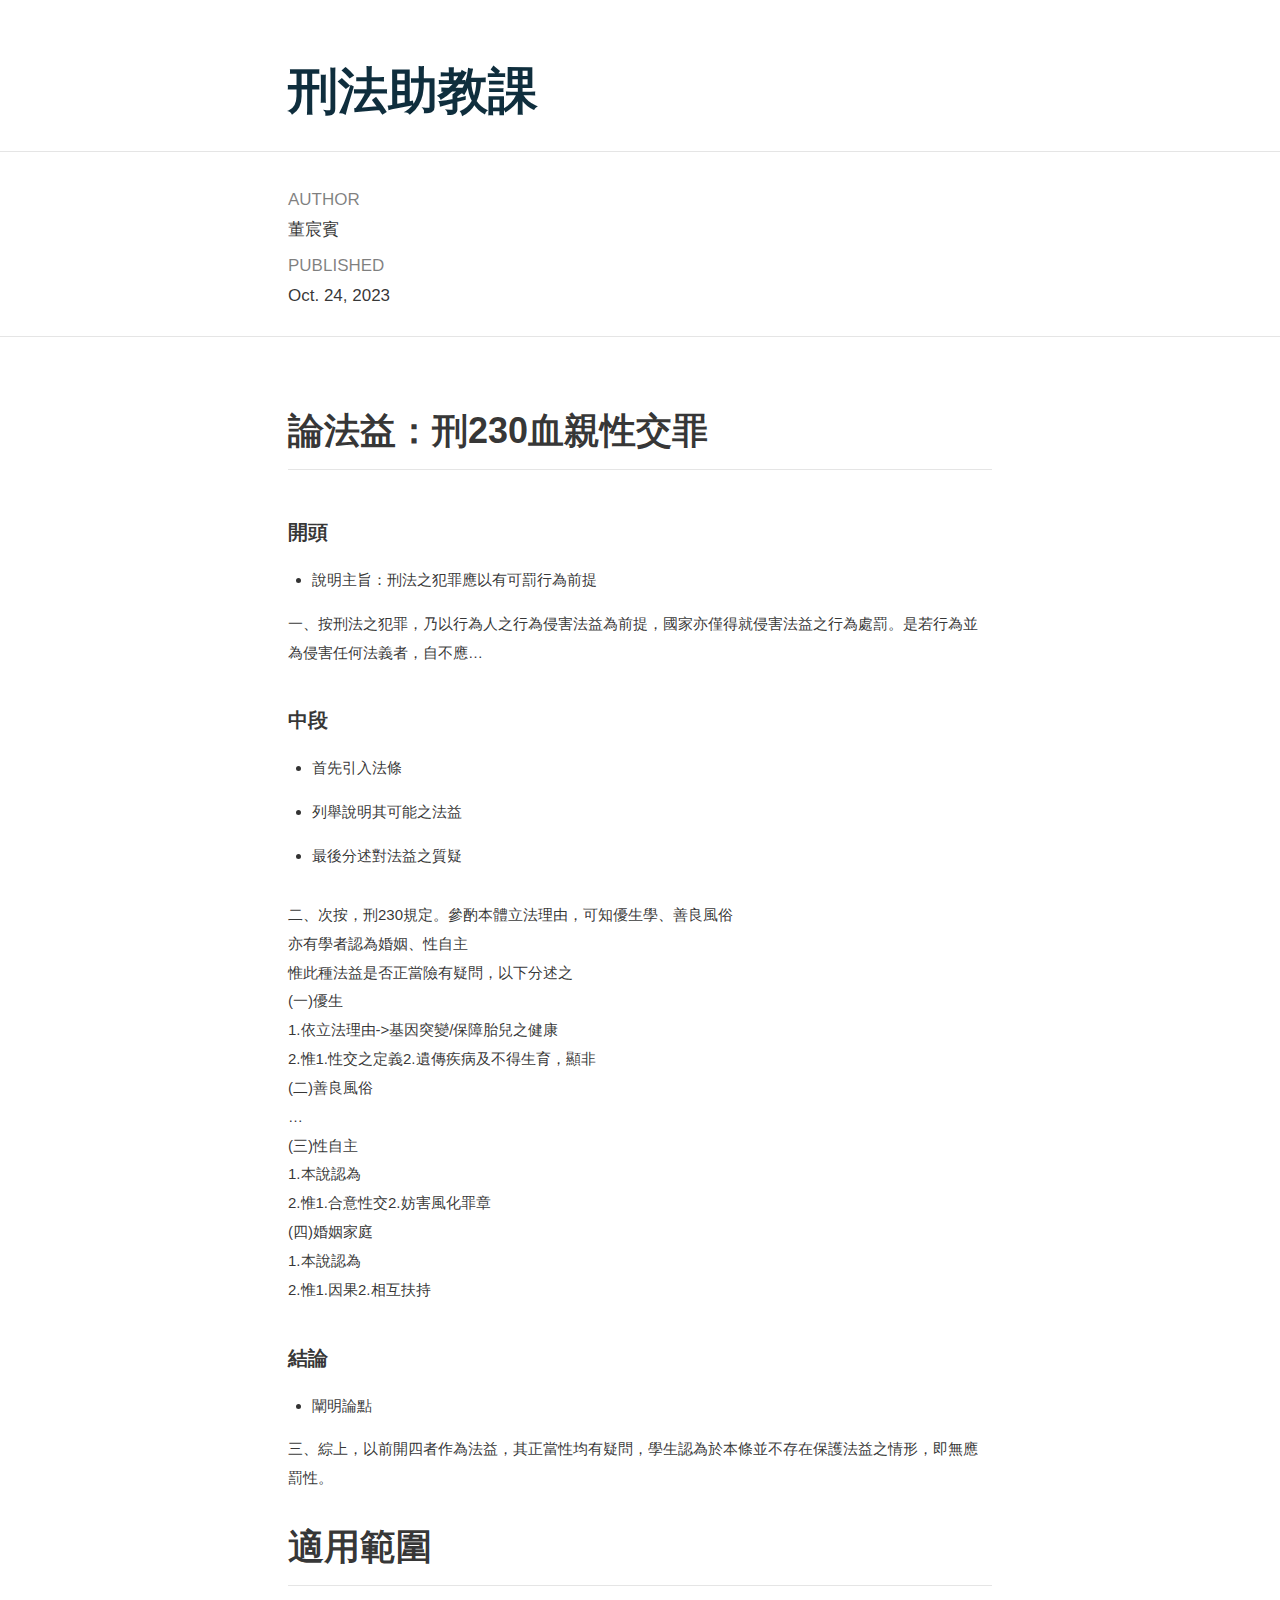
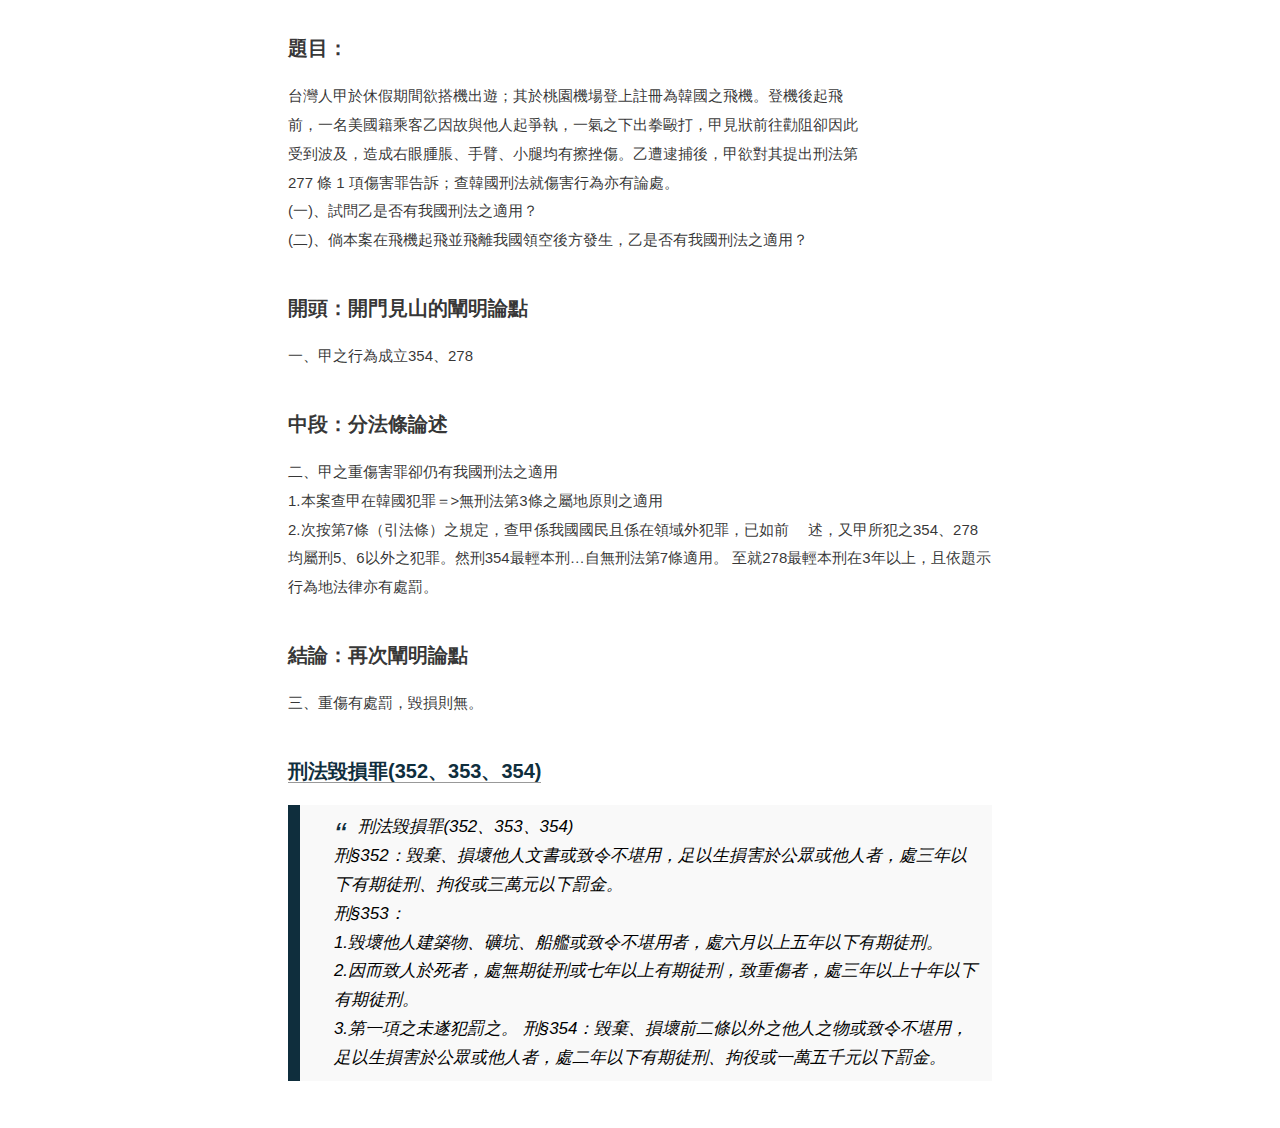
